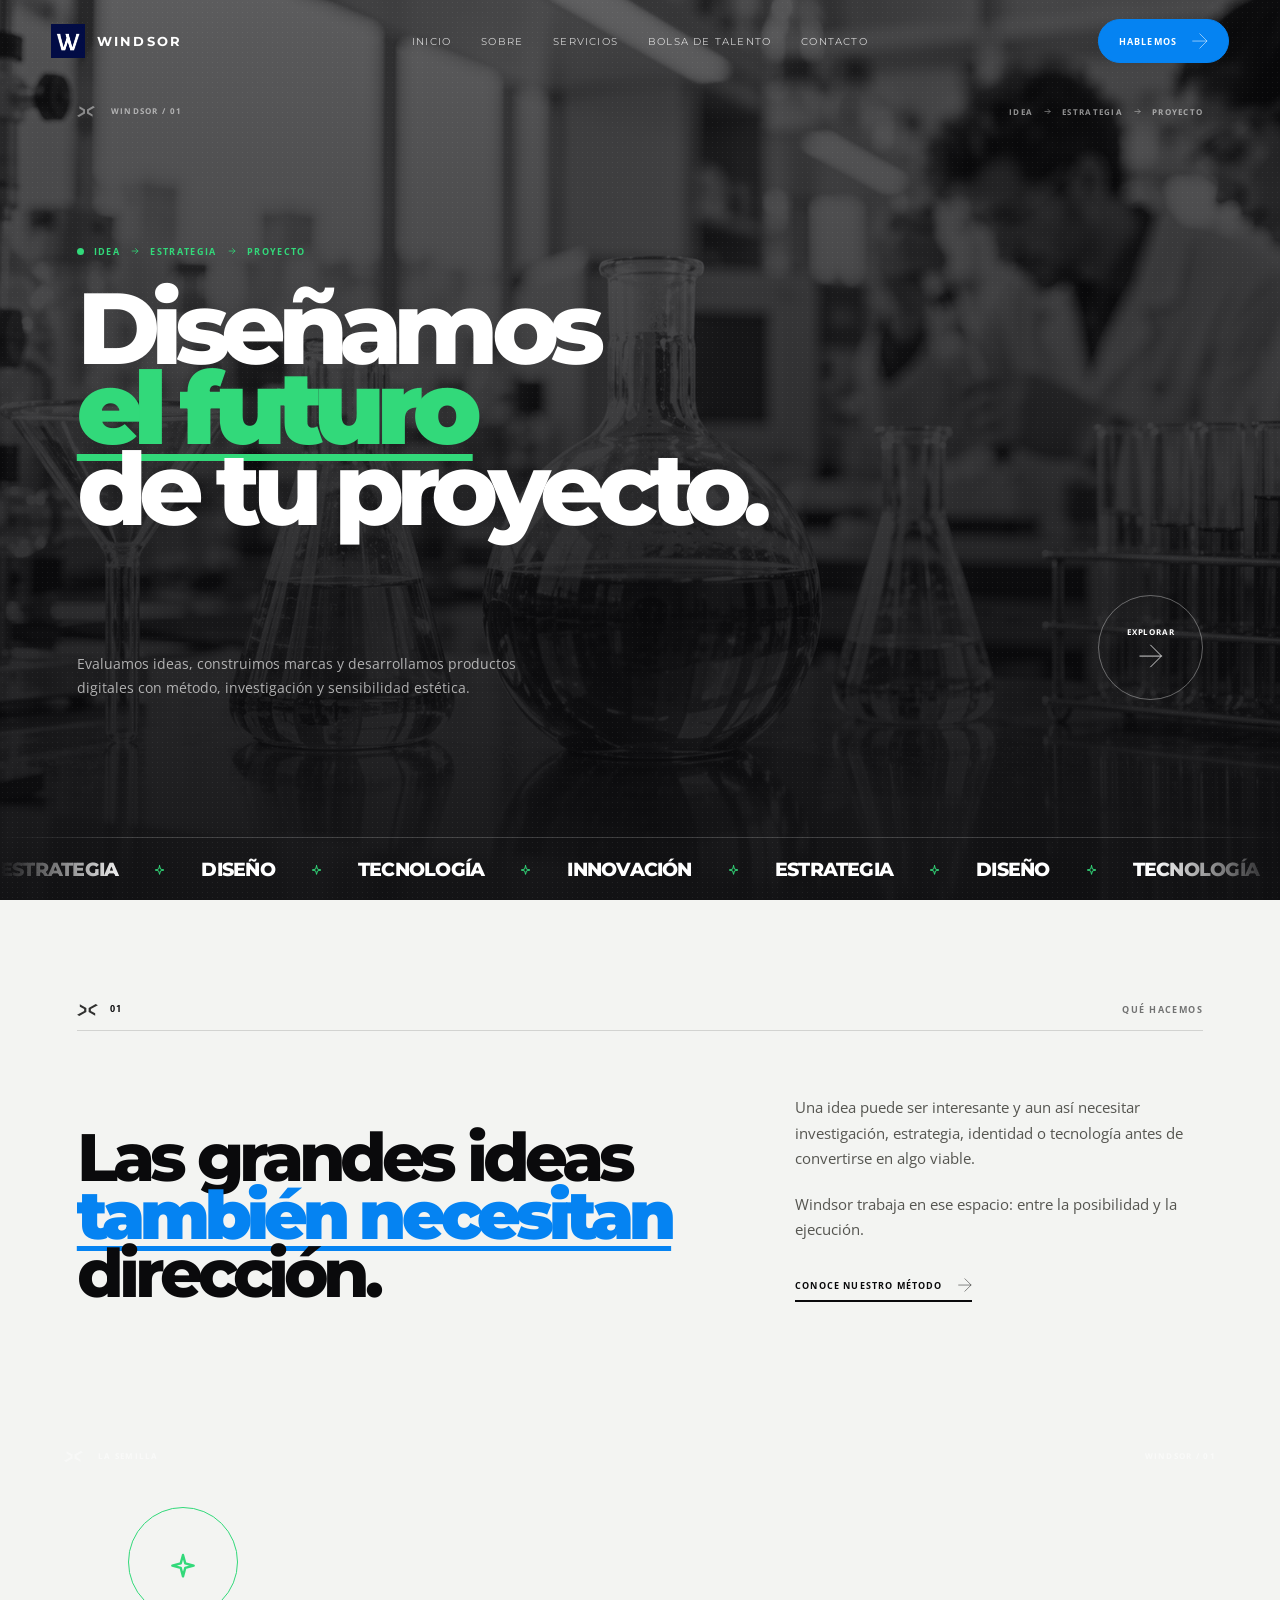
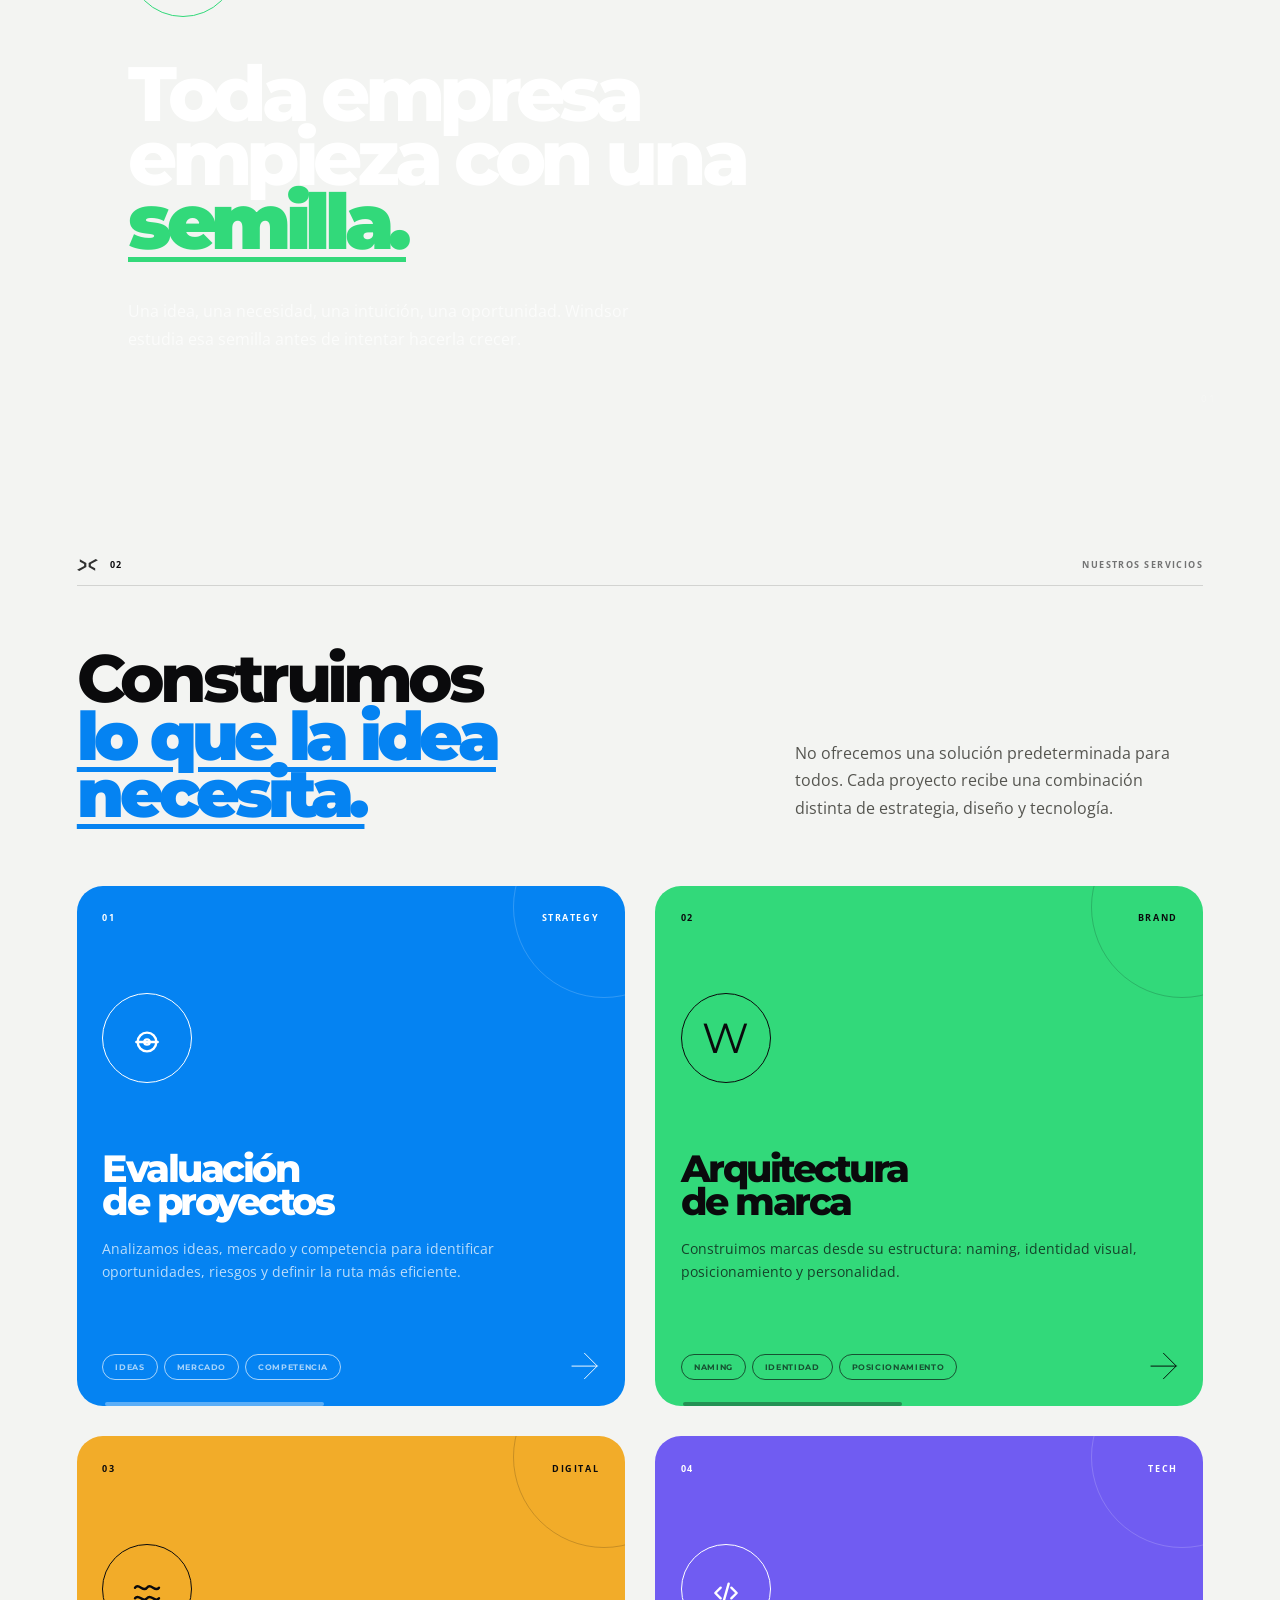
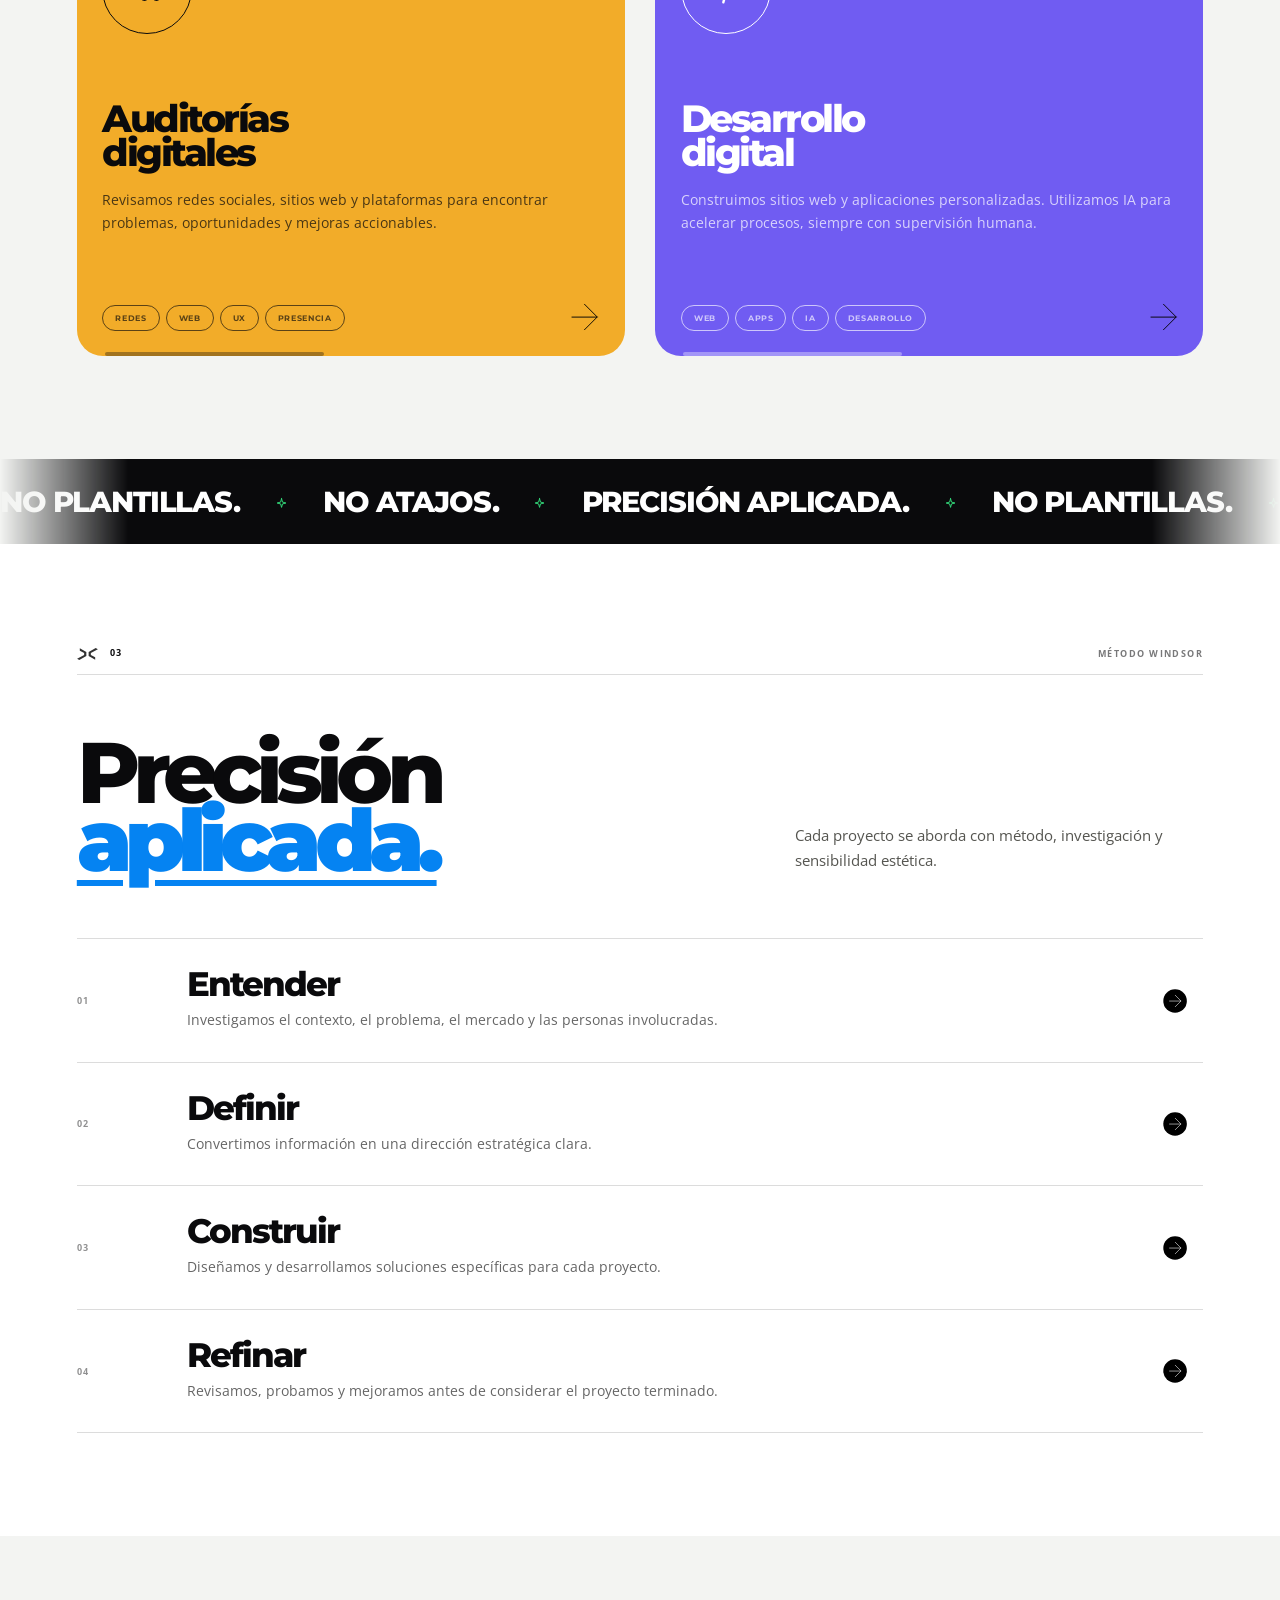
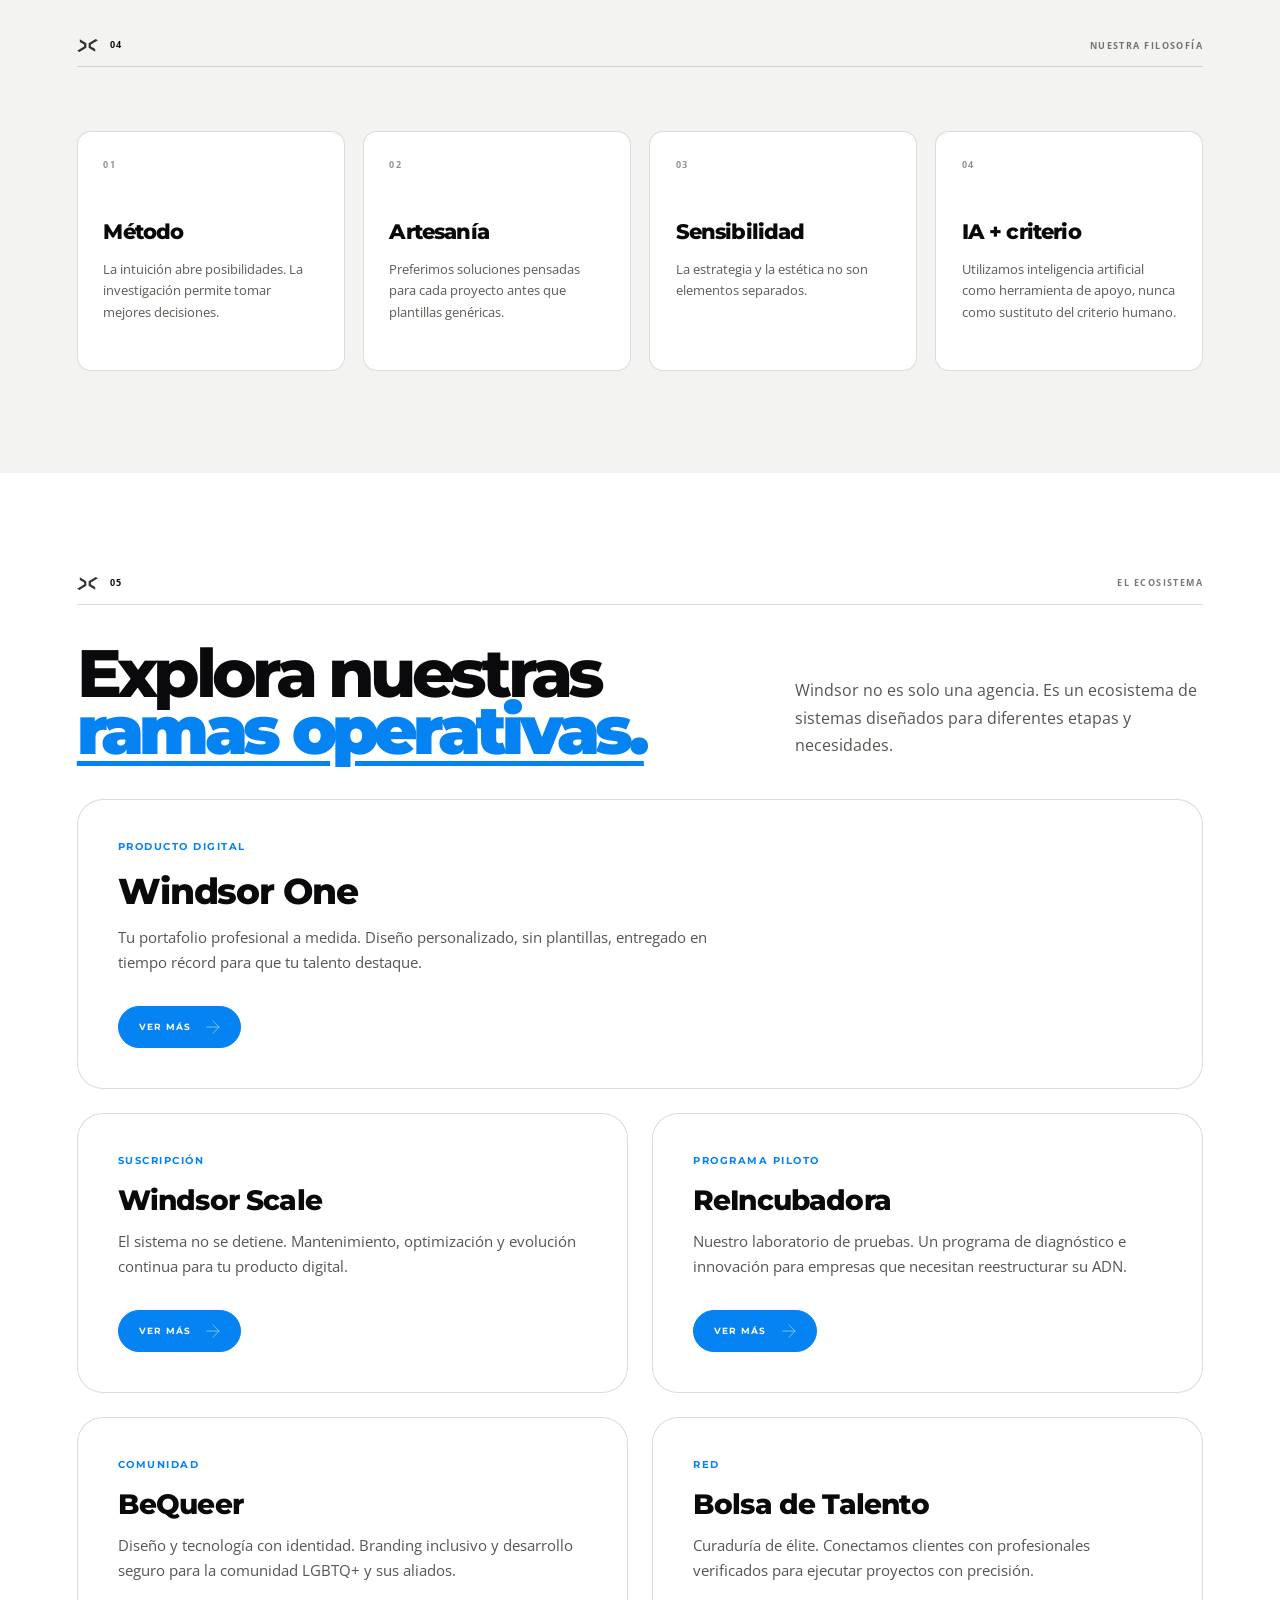
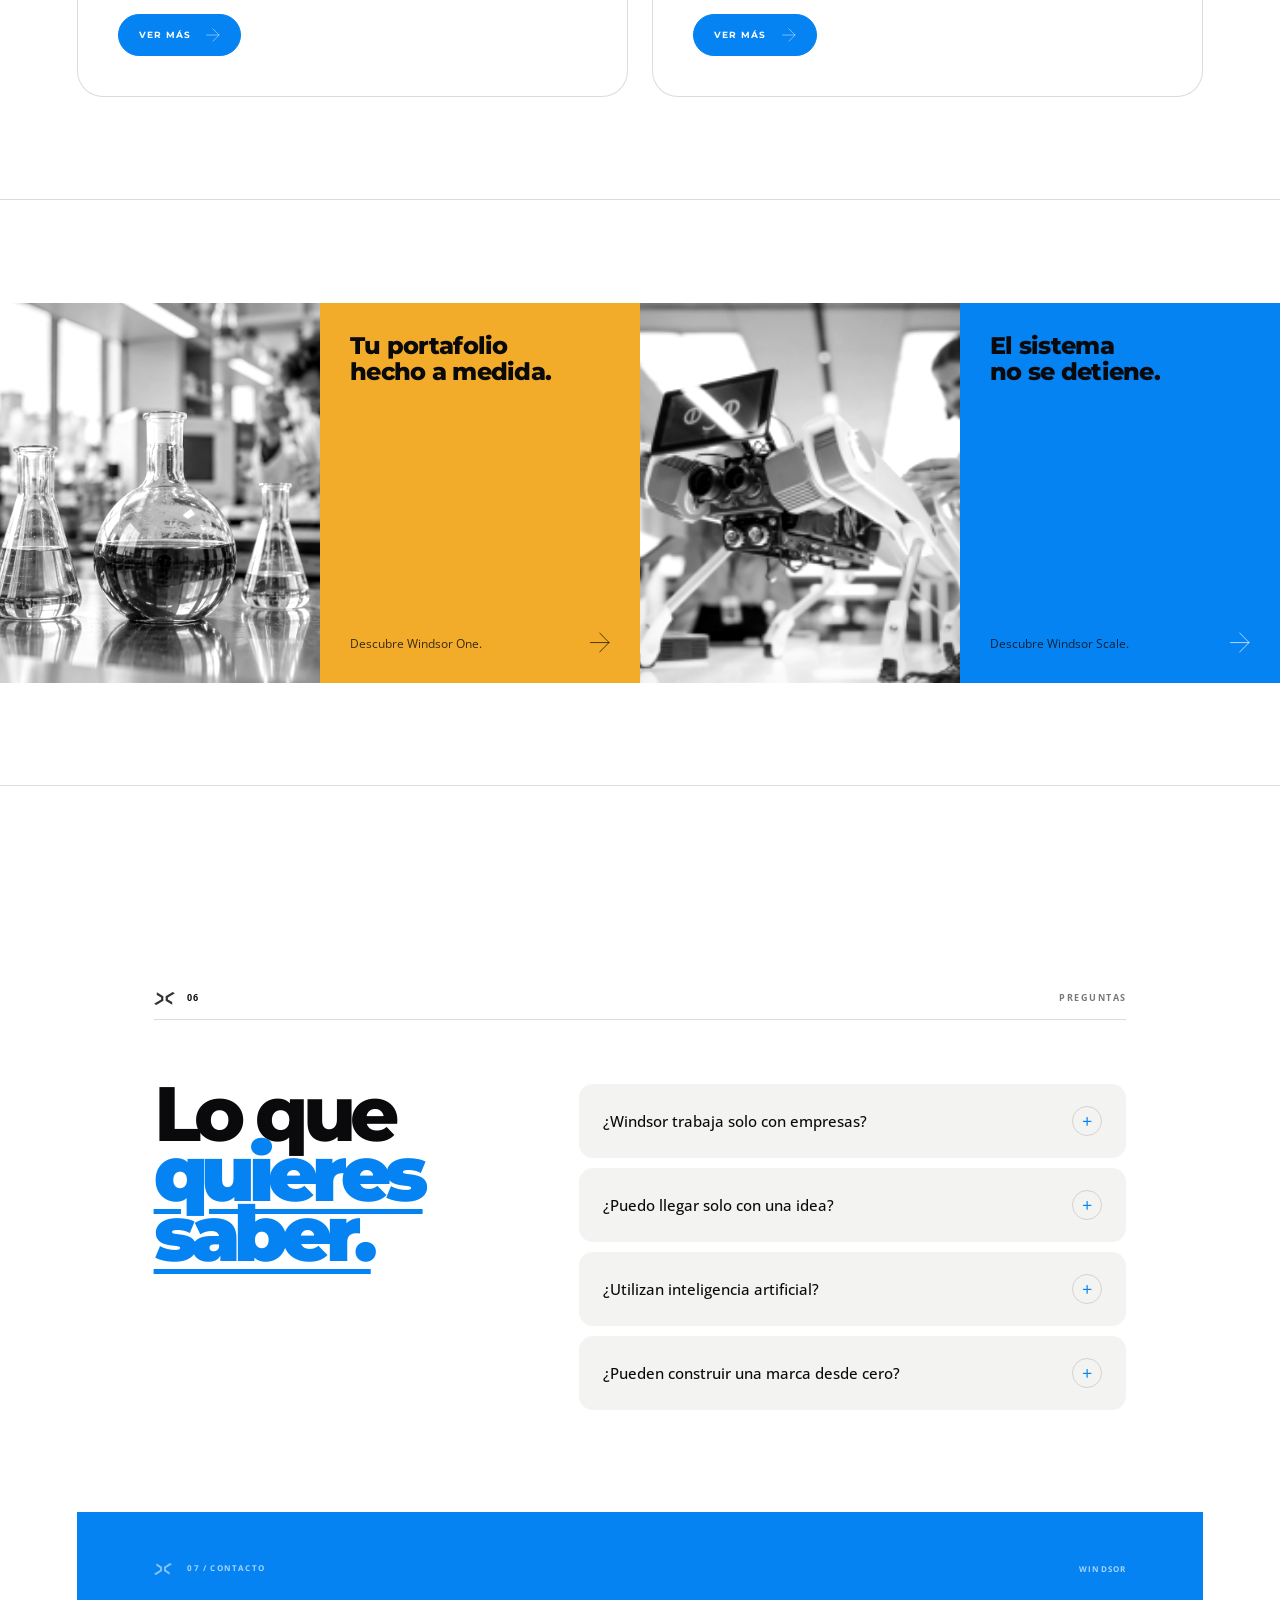
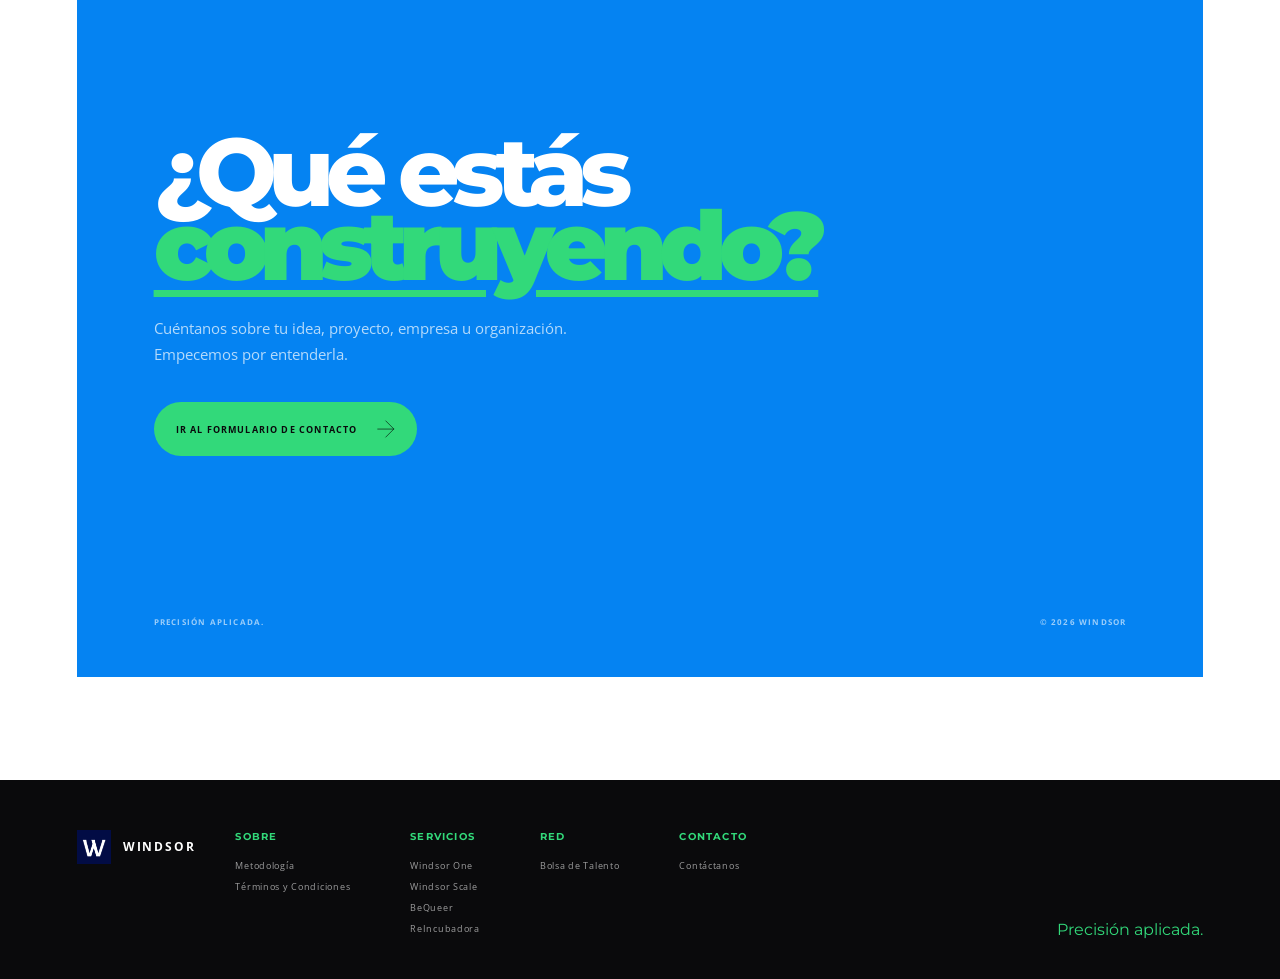
==== index.html @ a8b6f4bb "Add marquee section with brand cards Added a new marquee section with multiple cards featuring image" ====
<!DOCTYPE html>
<html lang="es">
<head>
<meta charset="utf-8">
<meta content="width=device-width, initial-scale=1.0" name="viewport">
<title>Windsor · Precisión aplicada</title>
<meta content="Windsor evalúa ideas, construye marcas y desarrolla productos digitales con método, investigación y sensibilidad estética." name="description">
<link href="assets/favicon.png" rel="icon" type="image/png">
<link href="https://fonts.googleapis.com" rel="preconnect">
<link crossorigin="" href="https://fonts.gstatic.com" rel="preconnect">
<link href="https://fonts.googleapis.com/css2?family=Montserrat:wght@400;500;600;700;800;900&family=Open+Sans:wght@400;500;600;700&display=swap" rel="stylesheet">
<link href="styles.css" rel="stylesheet">
</head>
<body class="">

<!-- PRELOADER -->
<div class="preloader">
<div class="preloader-logo">W</div>
<div class="preloader-line"><span></span></div>
<div class="preloader-text">WINDSOR</div>
</div>

<!-- HEADER INYECTADO POR LAYOUT.JS -->
<div id="site-header"></div>

<main id="inicio">

<!-- HERO CON FONDO DE LABORATORIO -->
<section class="hero hero-bg-lab">
<div class="hero-noise"></div>
<div class="hero-topline">
    <span>
        <img src="assets/corchetesabiertos.svg" class="corchete-icon" alt=""> 
        WINDSOR / 01
    </span>
    <span style="display: flex; align-items: center; gap: 10px;">
        IDEA <svg class="svg-icon svg-arrow" viewBox="0 0 24 24"><path d="M5 12h14M13 6l6 6-6 6"></path></svg> 
        ESTRATEGIA <svg class="svg-icon svg-arrow" viewBox="0 0 24 24"><path d="M5 12h14M13 6l6 6-6 6"></path></svg> 
        PROYECTO
    </span>
</div>
<div class="hero-content">
<div class="hero-small">
    <span class="green-dot"></span>
    IDEA <svg class="svg-icon svg-arrow" viewBox="0 0 24 24"><path d="M5 12h14M13 6l6 6-6 6"></path></svg> 
    ESTRATEGIA <svg class="svg-icon svg-arrow" viewBox="0 0 24 24"><path d="M5 12h14M13 6l6 6-6 6"></path></svg> 
    PROYECTO
</div>
<h1>Diseñamos<em>el futuro</em> de tu proyecto.</h1>
<div class="hero-bottom">
<p>Evaluamos ideas, construimos marcas y desarrollamos productos digitales con método, investigación y sensibilidad estética.</p>
<a class="circle-button" href="#servicios">
    <span>Explorar</span>
    <strong><img src="assets/flechasinfondo.svg" class="icon-white" alt="" style="width: 24px; height: 24px;"></strong>
</a>
</div>
</div>
<div class="hero-marquee">
<div class="marquee-track">
    <div class="marquee-content">
        <span>ESTRATEGIA</span> <b><svg class="svg-icon svg-spark" viewBox="0 0 24 24"><path d="m12 3 1.7 6.3L20 11l-6.3 1.7L12 19l-1.7-6.3L4 11l6.3-1.7L12 3Z"></path></svg></b>
        <span>DISEÑO</span> <b><svg class="svg-icon svg-spark" viewBox="0 0 24 24"><path d="m12 3 1.7 6.3L20 11l-6.3 1.7L12 19l-1.7-6.3L4 11l6.3-1.7L12 3Z"></path></svg></b>
        <span>TECNOLOGÍA</span> <b><svg class="svg-icon svg-spark" viewBox="0 0 24 24"><path d="m12 3 1.7 6.3L20 11l-6.3 1.7L12 19l-1.7-6.3L4 11l6.3-1.7L12 3Z"></path></svg></b>
        <span>INNOVACIÓN</span> <b><svg class="svg-icon svg-spark" viewBox="0 0 24 24"><path d="m12 3 1.7 6.3L20 11l-6.3 1.7L12 19l-1.7-6.3L4 11l6.3-1.7L12 3Z"></path></svg></b>
        <span>ESTRATEGIA</span> <b><svg class="svg-icon svg-spark" viewBox="0 0 24 24"><path d="m12 3 1.7 6.3L20 11l-6.3 1.7L12 19l-1.7-6.3L4 11l6.3-1.7L12 3Z"></path></svg></b>
        <span>DISEÑO</span> <b><svg class="svg-icon svg-spark" viewBox="0 0 24 24"><path d="m12 3 1.7 6.3L20 11l-6.3 1.7L12 19l-1.7-6.3L4 11l6.3-1.7L12 3Z"></path></svg></b>
        <span>TECNOLOGÍA</span> <b><svg class="svg-icon svg-spark" viewBox="0 0 24 24"><path d="m12 3 1.7 6.3L20 11l-6.3 1.7L12 19l-1.7-6.3L4 11l6.3-1.7L12 3Z"></path></svg></b>
        <span>INNOVACIÓN</span> <b><svg class="svg-icon svg-spark" viewBox="0 0 24 24"><path d="m12 3 1.7 6.3L20 11l-6.3 1.7L12 19l-1.7-6.3L4 11l6.3-1.7L12 3Z"></path></svg></b>
    </div>
    <div class="marquee-content">
        <span>ESTRATEGIA</span> <b><svg class="svg-icon svg-spark" viewBox="0 0 24 24"><path d="m12 3 1.7 6.3L20 11l-6.3 1.7L12 19l-1.7-6.3L4 11l6.3-1.7L12 3Z"></path></svg></b>
        <span>DISEÑO</span> <b><svg class="svg-icon svg-spark" viewBox="0 0 24 24"><path d="m12 3 1.7 6.3L20 11l-6.3 1.7L12 19l-1.7-6.3L4 11l6.3-1.7L12 3Z"></path></svg></b>
        <span>TECNOLOGÍA</span> <b><svg class="svg-icon svg-spark" viewBox="0 0 24 24"><path d="m12 3 1.7 6.3L20 11l-6.3 1.7L12 19l-1.7-6.3L4 11l6.3-1.7L12 3Z"></path></svg></b>
        <span>INNOVACIÓN</span> <b><svg class="svg-icon svg-spark" viewBox="0 0 24 24"><path d="m12 3 1.7 6.3L20 11l-6.3 1.7L12 19l-1.7-6.3L4 11l6.3-1.7L12 3Z"></path></svg></b>
        <span>ESTRATEGIA</span> <b><svg class="svg-icon svg-spark" viewBox="0 0 24 24"><path d="m12 3 1.7 6.3L20 11l-6.3 1.7L12 19l-1.7-6.3L4 11l6.3-1.7L12 3Z"></path></svg></b>
        <span>DISEÑO</span> <b><svg class="svg-icon svg-spark" viewBox="0 0 24 24"><path d="m12 3 1.7 6.3L20 11l-6.3 1.7L12 19l-1.7-6.3L4 11l6.3-1.7L12 3Z"></path></svg></b>
        <span>TECNOLOGÍA</span> <b><svg class="svg-icon svg-spark" viewBox="0 0 24 24"><path d="m12 3 1.7 6.3L20 11l-6.3 1.7L12 19l-1.7-6.3L4 11l6.3-1.7L12 3Z"></path></svg></b>
        <span>INNOVACIÓN</span> <b><svg class="svg-icon svg-spark" viewBox="0 0 24 24"><path d="m12 3 1.7 6.3L20 11l-6.3 1.7L12 19l-1.7-6.3L4 11l6.3-1.7L12 3Z"></path></svg></b>
    </div>
</div>
</div>
</section>

<!-- INTRO -->
<section class="intro section">
<div class="section-meta">
    <span><img src="assets/corchetesabiertos.svg" class="corchete-icon" alt="">01</span>
    <span>QUÉ HACEMOS</span>
</div>
<div class="intro-layout" data-reveal="">
<h2>Las grandes ideas <span>también necesitan</span> dirección.</h2>
<div class="intro-copy">
<p>Una idea puede ser interesante y aun así necesitar investigación, estrategia, identidad o tecnología antes de convertirse en algo viable.</p>
<p>Windsor trabaja en ese espacio: entre la posibilidad y la ejecución.</p>
<a class="underlined-link" href="#metodo">Conoce nuestro método <span aria-hidden="true" class="arrow-icon"><img src="assets/flechasinfondo.svg" class="icon-black" alt="" style="width: 14px; height: 14px;"></span></a>
</div>
</div>
</section>

<!-- SEMILLA -->
<section class="seed-section" style="background-image: linear-gradient(rgba(10,10,12,0.8), rgba(10,10,12,0.8)), url('assets/manorobot.png');">
<div class="seed-side">
    <span><img src="assets/corchetesabiertos.svg" class="corchete-icon" alt=""> LA SEMILLA</span>
    <span>WINDSOR / 01</span>
</div>
<div class="seed-main" data-reveal="">
<div class="seed-circle"><span><svg class="svg-icon svg-spark" viewBox="0 0 24 24"><path d="m12 3 1.7 6.3L20 11l-6.3 1.7L12 19l-1.7-6.3L4 11l6.3-1.7L12 3Z"></path></svg></span></div>
<h2>Toda empresa <br> empieza con una <em>semilla.</em></h2>
<p>Una idea, una necesidad, una intuición, una oportunidad. Windsor estudia esa semilla antes de intentar hacerla crecer.</p>
</div>
<div class="seed-number">01</div>
</section>

<!-- SERVICIOS -->
<section class="services section" id="servicios">
<div class="section-meta">
    <span><img src="assets/corchetesabiertos.svg" class="corchete-icon" alt="">02</span>
    <span>NUESTROS SERVICIOS</span>
</div>
<div class="services-heading">
<h2>Construimos <span>lo que la idea necesita.</span></h2>
<p>No ofrecemos una solución predeterminada para todos. Cada proyecto recibe una combinación distinta de estrategia, diseño y tecnología.</p>
</div>
<div class="service-cards">
<article class="service-card service-blue" data-reveal="">
<div class="card-top"><span>01</span><span>STRATEGY</span></div>
<div class="card-icon"><span><svg class="svg-icon svg-orbit" viewBox="0 0 24 24"><circle cx="12" cy="12" r="7"></circle><circle cx="12" cy="12" r="2"></circle><path d="M4 12h16"></path></svg></span></div>
<div class="card-content"><h3>Evaluación <br> de proyectos</h3><p>Analizamos ideas, mercado y competencia para identificar oportunidades, riesgos y definir la ruta más eficiente.</p></div>
<div class="card-bottom"><div class="card-tags"><span>Ideas</span><span>Mercado</span><span>Competencia</span></div><span aria-hidden="true" class="card-arrow"><img src="assets/flechasinfondo.svg" class="icon-white" alt="" style="width: 28px; height: 28px;"></span></div>
</article>
<article class="service-card service-green" data-reveal="">
<div class="card-top"><span>02</span><span>BRAND</span></div>
<div class="card-icon"><span>W</span></div>
<div class="card-content"><h3>Arquitectura <br> de marca</h3><p>Construimos marcas desde su estructura: naming, identidad visual, posicionamiento y personalidad.</p></div>
<div class="card-bottom"><div class="card-tags"><span>Naming</span><span>Identidad</span><span>Posicionamiento</span></div><span aria-hidden="true" class="card-arrow"><img src="assets/flechasinfondo.svg" class="icon-black" alt="" style="width: 28px; height: 28px;"></span></div>
</article>
<article class="service-card service-yellow" data-reveal="">
<div class="card-top"><span>03</span><span>DIGITAL</span></div>
<div class="card-icon"><span><svg class="svg-icon svg-wave" viewBox="0 0 24 24"><path d="M3 8c3-4 6 4 9 0s6 4 9 0M3 16c3-4 6 4 9 0s6 4 9 0"></path></svg></span></div>
<div class="card-content"><h3>Auditorías <br> digitales</h3><p>Revisamos redes sociales, sitios web y plataformas para encontrar problemas, oportunidades y mejoras accionables.</p></div>
<div class="card-bottom"><div class="card-tags"><span>Redes</span><span>Web</span><span>UX</span><span>Presencia</span></div><span aria-hidden="true" class="card-arrow"><img src="assets/flechasinfondo.svg" class="icon-black" alt="" style="width: 28px; height: 28px;"></span></div>
</article>
<article class="service-card service-purple" data-reveal="">
<div class="card-top"><span>04</span><span>TECH</span></div>
<div class="card-icon"><span><svg class="svg-icon svg-code" viewBox="0 0 24 24"><path d="m8 8-4 4 4 4M16 8l4 4-4 4M14 5l-4 14"></path></svg></span></div>
<div class="card-content"><h3>Desarrollo <br> digital</h3><p>Construimos sitios web y aplicaciones personalizadas. Utilizamos IA para acelerar procesos, siempre con supervisión humana.</p></div>
<div class="card-bottom"><div class="card-tags"><span>Web</span><span>Apps</span><span>IA</span><span>Desarrollo</span></div><span aria-hidden="true" class="card-arrow"><img src="assets/flechasinfondo.svg" class="icon-black" alt="" style="width: 28px; height: 28px;"></span></div>
</article>
</div>
</section>

<!-- STATEMENT MARQUEE -->
<div class="statement-marquee">
<div class="statement-track">
    <div class="statement-content">
        <span>NO PLANTILLAS.</span> <b><svg class="svg-icon svg-spark" viewBox="0 0 24 24"><path d="m12 3 1.7 6.3L20 11l-6.3 1.7L12 19l-1.7-6.3L4 11l6.3-1.7L12 3Z"></path></svg></b>
        <span>NO ATAJOS.</span> <b><svg class="svg-icon svg-spark" viewBox="0 0 24 24"><path d="m12 3 1.7 6.3L20 11l-6.3 1.7L12 19l-1.7-6.3L4 11l6.3-1.7L12 3Z"></path></svg></b>
        <span>PRECISIÓN APLICADA.</span> <b><svg class="svg-icon svg-spark" viewBox="0 0 24 24"><path d="m12 3 1.7 6.3L20 11l-6.3 1.7L12 19l-1.7-6.3L4 11l6.3-1.7L12 3Z"></path></svg></b>
        <span>NO PLANTILLAS.</span> <b><svg class="svg-icon svg-spark" viewBox="0 0 24 24"><path d="m12 3 1.7 6.3L20 11l-6.3 1.7L12 19l-1.7-6.3L4 11l6.3-1.7L12 3Z"></path></svg></b>
        <span>NO ATAJOS.</span> <b><svg class="svg-icon svg-spark" viewBox="0 0 24 24"><path d="m12 3 1.7 6.3L20 11l-6.3 1.7L12 19l-1.7-6.3L4 11l6.3-1.7L12 3Z"></path></svg></b>
        <span>PRECISIÓN APLICADA.</span> <b><svg class="svg-icon svg-spark" viewBox="0 0 24 24"><path d="m12 3 1.7 6.3L20 11l-6.3 1.7L12 19l-1.7-6.3L4 11l6.3-1.7L12 3Z"></path></svg></b>
    </div>
    <div class="statement-content">
        <span>NO PLANTILLAS.</span> <b><svg class="svg-icon svg-spark" viewBox="0 0 24 24"><path d="m12 3 1.7 6.3L20 11l-6.3 1.7L12 19l-1.7-6.3L4 11l6.3-1.7L12 3Z"></path></svg></b>
        <span>NO ATAJOS.</span> <b><svg class="svg-icon svg-spark" viewBox="0 0 24 24"><path d="m12 3 1.7 6.3L20 11l-6.3 1.7L12 19l-1.7-6.3L4 11l6.3-1.7L12 3Z"></path></svg></b>
        <span>PRECISIÓN APLICADA.</span> <b><svg class="svg-icon svg-spark" viewBox="0 0 24 24"><path d="m12 3 1.7 6.3L20 11l-6.3 1.7L12 19l-1.7-6.3L4 11l6.3-1.7L12 3Z"></path></svg></b>
        <span>NO PLANTILLAS.</span> <b><svg class="svg-icon svg-spark" viewBox="0 0 24 24"><path d="m12 3 1.7 6.3L20 11l-6.3 1.7L12 19l-1.7-6.3L4 11l6.3-1.7L12 3Z"></path></svg></b>
        <span>NO ATAJOS.</span> <b><svg class="svg-icon svg-spark" viewBox="0 0 24 24"><path d="m12 3 1.7 6.3L20 11l-6.3 1.7L12 19l-1.7-6.3L4 11l6.3-1.7L12 3Z"></path></svg></b>
        <span>PRECISIÓN APLICADA.</span> <b><svg class="svg-icon svg-spark" viewBox="0 0 24 24"><path d="m12 3 1.7 6.3L20 11l-6.3 1.7L12 19l-1.7-6.3L4 11l6.3-1.7L12 3Z"></path></svg></b>
    </div>
</div>
</div>

<!-- MÉTODO -->
<section class="method section" id="metodo">
<div class="section-meta">
    <span><img src="assets/corchetesabiertos.svg" class="corchete-icon" alt="">03</span>
    <span>MÉTODO WINDSOR</span>
</div>
<div class="method-heading">
<h2>Precisión <em>aplicada.</em></h2>
<p>Cada proyecto se aborda con método, investigación y sensibilidad estética.</p>
</div>
<div class="method-list">
<div class="method-row" data-reveal=""><span>01</span><div><h3>Entender</h3><p>Investigamos el contexto, el problema, el mercado y las personas involucradas.</p></div><b aria-hidden="true" class="arrow-icon"><img src="assets/flechacircular.svg" alt="" style="width: 24px; height: 24px;"></b></div>
<div class="method-row" data-reveal=""><span>02</span><div><h3>Definir</h3><p>Convertimos información en una dirección estratégica clara.</p></div><b aria-hidden="true" class="arrow-icon"><img src="assets/flechacircular.svg" alt="" style="width: 24px; height: 24px;"></b></div>
<div class="method-row" data-reveal=""><span>03</span><div><h3>Construir</h3><p>Diseñamos y desarrollamos soluciones específicas para cada proyecto.</p></div><b aria-hidden="true" class="arrow-icon"><img src="assets/flechacircular.svg" alt="" style="width: 24px; height: 24px;"></b></div>
<div class="method-row" data-reveal=""><span>04</span><div><h3>Refinar</h3><p>Revisamos, probamos y mejoramos antes de considerar el proyecto terminado.</p></div><b aria-hidden="true" class="arrow-icon"><img src="assets/flechacircular.svg" alt="" style="width: 24px; height: 24px;"></b></div>
</div>
</section>

<!-- PRINCIPIOS -->
<section class="principles section">
<div class="section-meta">
    <span><img src="assets/corchetesabiertos.svg" class="corchete-icon" alt="">04</span>
    <span>NUESTRA FILOSOFÍA</span>
</div>
<div class="principles-grid">
<div data-reveal=""><span>01</span><h3>Método</h3><p>La intuición abre posibilidades. La investigación permite tomar mejores decisiones.</p></div>
<div data-reveal=""><span>02</span><h3>Artesanía</h3><p>Preferimos soluciones pensadas para cada proyecto antes que plantillas genéricas.</p></div>
<div data-reveal=""><span>03</span><h3>Sensibilidad</h3><p>La estrategia y la estética no son elementos separados.</p></div>
<div data-reveal=""><span>04</span><h3>IA + criterio</h3><p>Utilizamos inteligencia artificial como herramienta de apoyo, nunca como sustituto del criterio humano.</p></div>
</div>
</section>

<!-- EL ECOSISTEMA WINDSOR -->
<section class="section" id="ecosistema" style="background:var(--white);">
<div class="section-meta">
    <span><img src="assets/corchetesabiertos.svg" class="corchete-icon" alt="">05</span>
    <span>EL ECOSISTEMA</span>
</div>
<div class="container">
<div class="services-heading" style="padding-top:40px; padding-bottom: 0;">
<h2>Explora nuestras <span>ramas operativas.</span></h2>
<p>Windsor no es solo una agencia. Es un ecosistema de sistemas diseñados para diferentes etapas y necesidades.</p>
</div>

<div class="ecosystem-grid">
    <a href="windsor-one.html" class="ecosystem-card full-width" data-reveal="">
        <span class="eco-tag">Producto Digital</span>
        <h3>Windsor One</h3>
        <p>Tu portafolio profesional a medida. Diseño personalizado, sin plantillas, entregado en tiempo récord para que tu talento destaque.</p>
        <span class="eco-btn">Ver más <img src="assets/flechasinfondo.svg" class="icon-white" alt="" style="width: 14px; height: 14px;"></span>
    </a>

    <a href="windsor-scale.html" class="ecosystem-card" data-reveal="">
        <span class="eco-tag">Suscripción</span>
        <h3>Windsor Scale</h3>
        <p>El sistema no se detiene. Mantenimiento, optimización y evolución continua para tu producto digital.</p>
        <span class="eco-btn">Ver más <img src="assets/flechasinfondo.svg" class="icon-white" alt="" style="width: 14px; height: 14px;"></span>
    </a>

    <a href="reincubadora.html" class="ecosystem-card" data-reveal="">
        <span class="eco-tag">Programa Piloto</span>
        <h3>ReIncubadora</h3>
        <p>Nuestro laboratorio de pruebas. Un programa de diagnóstico e innovación para empresas que necesitan reestructurar su ADN.</p>
        <span class="eco-btn">Ver más <img src="assets/flechasinfondo.svg" class="icon-white" alt="" style="width: 14px; height: 14px;"></span>
    </a>

    <a href="BeQueer.html" class="ecosystem-card" data-reveal="">
        <span class="eco-tag">Comunidad</span>
        <h3>BeQueer</h3>
        <p>Diseño y tecnología con identidad. Branding inclusivo y desarrollo seguro para la comunidad LGBTQ+ y sus aliados.</p>
        <span class="eco-btn">Ver más <img src="assets/flechasinfondo.svg" class="icon-white" alt="" style="width: 14px; height: 14px;"></span>
    </a>

    <a href="bolsa-talento.html" class="ecosystem-card" data-reveal="">
        <span class="eco-tag">Red</span>
        <h3>Bolsa de Talento</h3>
        <p>Curaduría de élite. Conectamos clientes con profesionales verificados para ejecutar proyectos con precisión.</p>
        <span class="eco-btn">Ver más <img src="assets/flechasinfondo.svg" class="icon-white" alt="" style="width: 14px; height: 14px;"></span>
    </a>
</div>

</div>
</section>
<!-- ... (VENIS DE LA SECCIÓN "EL ECOSISTEMA") ... -->
</section>

<!-- NUEVA SECCIÓN: MARQUEE DE TARJETAS (ESTILO KEYINSTITUTE) -->
<section class="brand-marquee-section">
<div class="brand-marquee-wrapper">
    
    <!-- BLOQUE 1 -->
    <!-- Tarjeta 1: Imagen -->
    <div class="brand-card image-card" style="background-image: url('assets/laboratorio.png');"></div>
    
    <!-- Tarjeta 2: Texto -->
    <a href="windsor-one.html" class="brand-card card-yellow">
        <h3 class="card-title">Tu portafolio<br>hecho a medida.</h3>
        <div class="card-bottom">
            <span class="card-subtitle">Descubre Windsor One.</span>
            <img src="assets/flechasinfondo.svg" class="arrow-icon icon-black" alt="" style="width: 20px;">
        </div>
    </a>

    <!-- Tarjeta 3: Imagen -->
    <div class="brand-card image-card" style="background-image: url('assets/tech.png');"></div>

    <!-- Tarjeta 4: Texto -->
    <a href="windsor-scale.html" class="brand-card card-blue">
        <h3 class="card-title">El sistema<br>no se detiene.</h3>
        <div class="card-bottom">
            <span class="card-subtitle">Descubre Windsor Scale.</span>
            <img src="assets/flechasinfondo.svg" class="arrow-icon icon-white" alt="" style="width: 20px;">
        </div>
    </a>

    <!-- Tarjeta 5: Imagen -->
    <div class="brand-card image-card" style="background-image: url('assets/investigacion.png');"></div>

    <!-- Tarjeta 6: Texto -->
    <a href="BeQueer.html" class="brand-card card-purple">
        <h3 class="card-title">Diseño y tecnología<br>con identidad.</h3>
        <div class="card-bottom">
            <span class="card-subtitle">Descubre BeQueer.</span>
            <img src="assets/flechasinfondo.svg" class="arrow-icon icon-white" alt="" style="width: 20px;">
        </div>
    </a>

    <!-- Tarjeta 7: Imagen -->
    <div class="brand-card image-card" style="background-image: url('assets/feliz.png');"></div>

    <!-- Tarjeta 8: Texto -->
    <a href="reincubadora.html" class="brand-card card-green">
        <h3 class="card-title">Reestructuramos<br>tu ADN digital.</h3>
        <div class="card-bottom">
            <span class="card-subtitle">Descubre ReIncubadora.</span>
            <img src="assets/flechasinfondo.svg" class="arrow-icon icon-black" alt="" style="width: 20px;">
        </div>
    </a>

    <!-- Tarjeta 9: Texto (Blank/Espaciador) -->
    <a href="bolsa-talento.html" class="brand-card card-cream">
        <h3 class="card-title">Curaduría<br>de élite.</h3>
        <div class="card-bottom">
            <span class="card-subtitle">Descubre la Bolsa de Talento.</span>
            <img src="assets/flechasinfondo.svg" class="arrow-icon icon-black" alt="" style="width: 20px;">
        </div>
    </a>

    <!-- Tarjeta 10: Imagen -->
    <div class="brand-card image-card" style="background-image: url('assets/dialogo.png');"></div>


    <!-- ========================================== -->
    <!-- BLOQUE 2 (DUPLICADO PARA EL BUCLE INFINITO) -->
    <!-- ========================================== -->
    
    <!-- Tarjeta 1: Imagen -->
    <div class="brand-card image-card" style="background-image: url('assets/laboratorio.png');"></div>
    
    <!-- Tarjeta 2: Texto -->
    <a href="windsor-one.html" class="brand-card card-yellow">
        <h3 class="card-title">Tu portafolio<br>hecho a medida.</h3>
        <div class="card-bottom">
            <span class="card-subtitle">Descubre Windsor One.</span>
            <img src="assets/flechasinfondo.svg" class="arrow-icon icon-black" alt="" style="width: 20px;">
        </div>
    </a>

    <!-- Tarjeta 3: Imagen -->
    <div class="brand-card image-card" style="background-image: url('assets/tech.png');"></div>

    <!-- Tarjeta 4: Texto -->
    <a href="windsor-scale.html" class="brand-card card-blue">
        <h3 class="card-title">El sistema<br>no se detiene.</h3>
        <div class="card-bottom">
            <span class="card-subtitle">Descubre Windsor Scale.</span>
            <img src="assets/flechasinfondo.svg" class="arrow-icon icon-white" alt="" style="width: 20px;">
        </div>
    </a>

    <!-- Tarjeta 5: Imagen -->
    <div class="brand-card image-card" style="background-image: url('assets/investigacion.png');"></div>

    <!-- Tarjeta 6: Texto -->
    <a href="BeQueer.html" class="brand-card card-purple">
        <h3 class="card-title">Diseño y tecnología<br>con identidad.</h3>
        <div class="card-bottom">
            <span class="card-subtitle">Descubre BeQueer.</span>
            <img src="assets/flechasinfondo.svg" class="arrow-icon icon-white" alt="" style="width: 20px;">
        </div>
    </a>

    <!-- Tarjeta 7: Imagen -->
    <div class="brand-card image-card" style="background-image: url('assets/feliz.png');"></div>

    <!-- Tarjeta 8: Texto -->
    <a href="reincubadora.html" class="brand-card card-green">
        <h3 class="card-title">Reestructuramos<br>tu ADN digital.</h3>
        <div class="card-bottom">
            <span class="card-subtitle">Descubre ReIncubadora.</span>
            <img src="assets/flechasinfondo.svg" class="arrow-icon icon-black" alt="" style="width: 20px;">
        </div>
    </a>

    <!-- Tarjeta 9: Texto (Blank/Espaciador) -->
    <a href="bolsa-talento.html" class="brand-card card-cream">
        <h3 class="card-title">Curaduría<br>de élite.</h3>
        <div class="card-bottom">
            <span class="card-subtitle">Descubre la Bolsa de Talento.</span>
            <img src="assets/flechasinfondo.svg" class="arrow-icon icon-black" alt="" style="width: 20px;">
        </div>
    </a>

    <!-- Tarjeta 10: Imagen -->
    <div class="brand-card image-card" style="background-image: url('assets/dialogo.png');"></div>

</div>
</section>

<!-- FAQ -->
<section class="faq section">
<!-- ... (RESTO DEL CÓDIGO DEL FAQ) ... -->
<!-- FAQ -->
<section class="faq section">
<div class="section-meta">
    <span><img src="assets/corchetesabiertos.svg" class="corchete-icon" alt="">06</span>
    <span>PREGUNTAS</span>
</div>
<div class="faq-layout">
<h2>Lo que <em>quieres saber.</em></h2>
<div class="faq-list">
<article class="faq-item" data-reveal=""><button class="faq-question" aria-expanded="false"><span>¿Windsor trabaja solo con empresas?</span><b>+</b></button><div class="faq-answer"><p>No. Trabajamos con emprendedores, proyectos en etapa temprana, PYMEs y profesionales que necesitan desarrollar o replantear una idea, marca o producto digital.</p></div></article>
<article class="faq-item" data-reveal=""><button class="faq-question" aria-expanded="false"><span>¿Puedo llegar solo con una idea?</span><b>+</b></button><div class="faq-answer"><p>Sí. La evaluación de proyectos existe precisamente para estudiar una idea antes de invertir recursos importantes en su construcción.</p></div></article>
<article class="faq-item" data-reveal=""><button class="faq-question" aria-expanded="false"><span>¿Utilizan inteligencia artificial?</span><b>+</b></button><div class="faq-answer"><p>Sí. La utilizamos como herramienta de apoyo para acelerar procesos, explorar alternativas y aumentar nuestra capacidad. Las decisiones estratégicas y creativas permanecen bajo supervisión humana.</p></div></article>
<article class="faq-item" data-reveal=""><button class="faq-question" aria-expanded="false"><span>¿Pueden construir una marca desde cero?</span><b>+</b></button><div class="faq-answer"><p>Sí. Podemos trabajar desde el naming y la arquitectura de marca hasta la identidad, posicionamiento y desarrollo de sus activos digitales.</p></div></article>
</div>
</div>
</section>

<!-- CONTACTO -->
<section class="contact" id="contacto">
<div class="contact-top">
    <span><img src="assets/corchetesabiertos.svg" class="corchete-icon" alt=""> 07 / CONTACTO</span>
    <span>WINDSOR</span>
</div>
<div class="contact-main">
<h2>¿Qué estás <em>construyendo?</em></h2>
<p>Cuéntanos sobre tu idea, proyecto, empresa u organización. Empecemos por entenderla.</p>
<a class="contact-button" href="contacto.html">Ir al formulario de contacto <span aria-hidden="true" class="arrow-icon"><img src="assets/flechasinfondo.svg" class="icon-black" alt="" style="width: 18px; height: 18px;"></span></a>
</div>
<div class="contact-bottom"><span>PRECISIÓN APLICADA.</span><span>© 2026 WINDSOR</span></div>
</section>

</main>

<!-- FOOTER INYECTADO POR LAYOUT.JS -->
<div id="site-footer"></div>

<script src="layout.js"></script>
<script src="script.js"></script>
</body>
</html>
---- styles.css ----
/* =========================================================
   WINDSOR — VISUAL SYSTEM UNIFICADO
========================================================= */

/* 1. VARIABLES Y RESET */
:root {
    --black: #0a0a0c;
    --black-soft: #131317;
    --cream: #f3f4f2;
    --white: #ffffff;
    
    /* NUEVA PALETA DE ELEMENTOS (Botones/Acentos) */
    --blue: #0583F2;
    --blue-dark: #046bc7;
    --green: #32D97A;
    --green-dark: #28b864;
    --yellow: #F2AC29;
    --purple: #705CF2;
    
    --grey: #dcdde0;
    --grey-dark: #85868c;
    --line: rgba(10, 10, 12, 0.14);
    --white-line: rgba(255, 255, 255, 0.18);
    
    --sans: "Montserrat","Helvetica Neue",Arial,sans-serif;
    --body: "Open Sans","Helvetica Neue",Arial,sans-serif;
    --serif: var(--sans);
    --radius: 26px;
    --radius-sm: 14px;
    --radius-pill: 999px;
    --max-width: 1440px;
    
    --space-section: clamp(4.75rem, 8vw, 7rem);
    --space-content: clamp(2.75rem, 5vw, 5rem);
    --space-grid: clamp(1.25rem, 2.4vw, 2rem);
    --space-card: clamp(1.25rem, 2vw, 1.75rem);
}

* { box-sizing: border-box; margin:0; padding:0; }
html { scroll-behavior: smooth; overflow-x: hidden; }
body {
    background: var(--cream);
    color: var(--black); /* TEXTO RESTAURADO */
    font-family: var(--body);
    overflow-x: hidden;
    min-width:320px;
}
h1,h2,h3,h4,.logo,.logo-name,.card-tags span,.desktop-nav a,.mobile-menu-label { font-family:var(--sans); }
h1,h2,h3,h4 { font-weight:800; }
em { font-style:normal; }
body.menu-active { overflow:hidden; }
a { color:inherit; text-decoration:none; }
button { color:inherit; font:inherit; }
img { max-width:100%; display:block; }
section { scroll-margin-top:82px; }

/* 2. PRELOADER */
.preloader {
    position:fixed; inset:0; z-index:9999;
    background:var(--black); color:var(--white); /* TEXTO RESTAURADO */
    display:flex; flex-direction:column; align-items:center; justify-content:center;
    transition: opacity 0.7s ease, visibility 0.7s ease;
}
.preloader.loaded { opacity:0; visibility:hidden; pointer-events:none; }
.preloader-logo {
    font-family:var(--serif); font-weight:900; font-size:clamp(52.5px,7.5vw,75px);
    line-height:1; color:var(--blue); animation: preloaderPulse 1.2s ease infinite alternate;
}
.preloader-line { width:min(180px,45vw); height:2px; margin-top:25px; overflow:hidden; background:rgba(255,255,255,0.15); }
.preloader-line span { display:block; width:100%; height:100%; background:var(--blue); transform:translateX(-100%); animation: preloaderLine 1.4s ease forwards; }
.preloader-text { margin-top:18px; font-size:9px; letter-spacing:0.3em; opacity:0.55; }
@keyframes preloaderLine { to { transform:translateX(0); } }
@keyframes preloaderPulse { from { transform:scale(0.95); } to { transform:scale(1.05); } }

/* 3. HEADER Y NAVEGACIÓN */
.header {
    position:fixed; top:0; left:0; width:100%; height:82px; padding:0 4vw; display:flex; align-items:center; justify-content:space-between;
    z-index:500; color:var(--white); transition: transform 0.35s ease, background 0.35s ease, color 0.35s ease, backdrop-filter 0.35s ease; isolation:isolate;
}
.header.hidden { transform:translateY(-100%); }
.header::before {
    content:""; position:absolute; inset:0; z-index:-1;
    background: radial-gradient(rgba(255,255,255,0.75) 0.5px, transparent 0.5px), linear-gradient(180deg, rgba(10,10,12,0.92), rgba(10,10,12,0.55) 70%, transparent);
    background-size:4px 4px, 100% 100%; opacity:0; transition:opacity 0.35s ease;
}
.header.scrolled::before { opacity:1; }
.header.scrolled { backdrop-filter:blur(15px); }
.logo { display:flex; align-items:center; gap:12px; font-size:13px; font-weight:700; letter-spacing:0.16em; }
.logo-icon { width:34px; height:34px; display:block; }
.logo-name { font-family:var(--sans); }

/* Desktop Nav */
.desktop-nav .nav-list { display: flex; align-items: center; gap: 30px; list-style: none; margin: 0; padding: 0; }
.desktop-nav .nav-list > li { position: relative; }
.desktop-nav .nav-list > li > a { font-size: 10px; text-transform: uppercase; letter-spacing: 0.12em; opacity: 0.75; transition: opacity 0.25s; padding: 8px 0; display: block; }
.desktop-nav .nav-list > li > a:hover, .desktop-nav .nav-list > li > a.active { opacity: 1; }
.desktop-nav .nav-list > li > a::after { content: ""; position: absolute; left: 0; bottom: -4px; width: 100%; height: 1px; background: currentColor; transform: scaleX(0); transition: transform 0.3s; }
.desktop-nav .nav-list > li > a:hover::after, .desktop-nav .nav-list > li > a.active::after { transform: scaleX(1); }
.desktop-nav .submenu {
    position: absolute; top: 100%; left: 0; min-width: 180px;
    background: var(--black); color: var(--white); padding: 12px 0;
    border-radius: var(--radius-sm); box-shadow: 0 20px 40px rgba(0,0,0,0.5);
    opacity: 0; visibility: hidden; transform: translateY(8px); transition: opacity 0.25s ease, transform 0.25s ease, visibility 0.25s;
    list-style: none; margin: 0; z-index: 10;
}
.desktop-nav .dropdown:hover .submenu { opacity: 1; visibility: visible; transform: translateY(0); }
.desktop-nav .submenu li a { display: block; padding: 8px 20px; font-size: 10px; letter-spacing: 0.08em; opacity: 0.75; transition: background 0.2s, opacity 0.2s; }
.desktop-nav .submenu li a:hover { background: rgba(255,255,255,0.06); opacity: 1; }

/* Header Actions */
.header-actions { display: flex; align-items: center; gap: 18px; }
.header-button {
    display:inline-flex; align-items:center; gap:15px; padding:13px 20px; background:var(--blue); border:1px solid var(--blue);
    border-radius:var(--radius-pill); font-size:9px; font-weight:700; letter-spacing:0.12em; text-transform:uppercase;
    transition: background 0.25s ease, color 0.25s ease, gap 0.25s ease, padding 0.25s ease;
    color: var(--white); /* TEXTO RESTAURADO */
}
.header-button:hover { background:var(--green); color:var(--black); border-color:var(--green); gap:22px; padding-right: 24px; }
.header-button:hover .icon-white { filter: brightness(0); }
.menu-button {
    display:none; width:42px; height:42px; background:transparent; border:1px solid rgba(255,255,255,0.4);
    border-radius:var(--radius-pill); cursor:pointer; flex-direction:column; align-items:center; justify-content:center; gap:6px;
}
.menu-button span { display:block; width:17px; height:1px; background:currentColor; transition: transform 0.3s ease, opacity 0.3s ease; }

/* Mobile Menu */
.mobile-menu {
    position:fixed; inset:0; z-index:450; background:var(--black); color:var(--white); /* TEXTO RESTAURADO */
    opacity:0; visibility:hidden; pointer-events:none; transform:translateY(-20px); transition: opacity 0.35s ease, visibility 0.35s ease, transform 0.35s ease; overflow-y:auto;
}
.mobile-menu.active { opacity:1; visibility:visible; pointer-events:auto; transform:translateY(0); }
.mobile-menu-inner { min-height:100%; padding:110px 7vw 50px; display:flex; flex-direction:column; justify-content:center; gap:clamp(18px,4vw,30px); }
.mobile-menu-label { margin-bottom:10px; color:var(--green); font-size:9px; font-weight:700; letter-spacing:0.2em; }
.mobile-group-title { font-size: 9px; font-weight: 700; letter-spacing: 0.2em; color: var(--green); margin: 15px 0 5px; text-transform: uppercase; }
.mobile-menu a { font-size:clamp(1.5rem,6vw,3rem); line-height:0.95; letter-spacing:-0.06em; transition:color 0.25s ease; }
.mobile-menu a:hover { color:var(--green); }

/* 4. ESTRUCTURAS GENERALES Y SECCIONES */
.section { padding:var(--space-section) 6vw; }
.section-meta {
    width:100%; max-width:var(--max-width); margin:0 auto; padding-bottom:14px; border-bottom:1px solid var(--line);
    display:flex; justify-content:space-between; align-items:center; gap:20px; font-size:9px; font-weight:700; letter-spacing:0.16em;
}
.section-meta span:last-child { opacity:0.55; }
.container { max-width:var(--max-width); margin:0 auto; }
[data-reveal] { opacity:0; transform:translateY(35px); transition: opacity 0.8s ease, transform 0.8s cubic-bezier(.2,.8,.2,1); }
[data-reveal].visible { opacity:1; transform:translateY(0); }

/* 5. COMPONENTES ESPECÍFICOS */
/* Hero */
.hero { position:relative; min-height:max(720px, 100svh); background:var(--black); color:var(--white); overflow:hidden; display:flex; flex-direction:column; }
.hero-bg-lab { background-image: linear-gradient(rgba(10,10,12,0.65), rgba(10,10,12,0.95)), url('assets/laboratorio.png'); background-size: cover; background-position: center; background-attachment: fixed; }
.hero-bg-research { background-image: linear-gradient(rgba(10,10,12,0.65), rgba(10,10,12,0.95)), url('assets/investigacion.png'); background-size: cover; background-position: center; background-attachment: fixed; }
.hero-bg-happy { background-image: linear-gradient(rgba(10,10,12,0.65), rgba(10,10,12,0.95)), url('assets/feliz.png'); background-size: cover; background-position: center; background-attachment: fixed; }
.hero-bg-talent { background-image: linear-gradient(rgba(10,10,12,0.65), rgba(10,10,12,0.95)), url('assets/dialogo.png'); background-size: cover; background-position: center; background-attachment: fixed; }
.hero-bg-bequeer { background-image: linear-gradient(rgba(10,10,12,0.65), rgba(10,10,12,0.95)), url('assets/amigos.png'); background-size: cover; background-position: center; background-attachment: fixed; }
.hero-bg-404 { background-image: linear-gradient(rgba(10,10,12,0.65), rgba(10,10,12,0.95)), url('assets/caminando.png'); background-size: cover; background-position: center; background-attachment: fixed; }
.hero-bg-incubator { background-image: linear-gradient(rgba(10,10,12,0.65), rgba(10,10,12,0.95)), url('assets/laboratorio.png'); background-size: cover; background-position: center; background-attachment: fixed; }
.hero-bg-scale { background-image: linear-gradient(rgba(10,10,12,0.65), rgba(10,10,12,0.95)), url('assets/tech.png'); background-size: cover; background-position: center; background-attachment: fixed; }
.hero-bg-legal { background-image: linear-gradient(rgba(10,10,12,0.65), rgba(10,10,12,0.95)), url('assets/caja.png'); background-size: cover; background-position: center; background-attachment: fixed; }

.hero-noise { position:absolute; inset:0; opacity:0.08; pointer-events:none; background-image:radial-gradient(rgba(255,255,255,0.8) 0.6px, transparent 0.6px); background-size:5px 5px; }
.hero-topline { position:relative; z-index:2; display:flex; justify-content:space-between; gap:30px; padding:105px 6vw 0; font-size:8px; font-weight:700; letter-spacing:0.16em; opacity:0.55; }
.hero-content { position:relative; z-index:2; width:min(100%, var(--max-width)); margin:auto; padding:60px 6vw 70px; }
.hero-small { display:flex; align-items:center; gap:10px; margin-bottom:30px; color:var(--green); font-size:9px; font-weight:700; letter-spacing:0.15em; }
.green-dot { width:7px; height:7px; border-radius:50%; background:var(--green); animation:dotPulse 2s ease infinite; }
@keyframes dotPulse { 0%,100% { opacity:0.5; transform:scale(0.85); } 50% { opacity:1; transform:scale(1.15); } }
.hero h1 { max-width:1150px; font-size:clamp(3rem, 7.875vw, 7.875rem); line-height:0.8; letter-spacing:-0.085em; }
.hero h1 em { display:block; color:var(--green); font-family:var(--serif); font-weight:900; text-decoration:underline; text-decoration-thickness:0.07em; text-underline-offset:0.1em; }
.hero-bottom { margin-top:65px; display:flex; align-items:flex-end; justify-content:space-between; gap:40px; }
.hero-bottom p { max-width:490px; color:rgba(255,255,255,0.65); font-size:14px; line-height:1.7; }
.circle-button {
    width:105px; height:105px; flex:0 0 auto; border:1px solid rgba(255,255,255,0.35); border-radius:50%;
    display:flex; flex-direction:column; align-items:center; justify-content:center; gap:7px; color:var(--white); font-size:8px; font-weight:700; letter-spacing:0.1em; text-transform:uppercase;
    transition: background 0.35s ease, color 0.35s ease, transform 0.35s ease;
}
.circle-button strong { font-size:17px; }
.circle-button:hover { background:var(--green); color:var(--black); transform:rotate(10deg); }

/* MARQUEE DEFINITIVO */
.hero-marquee, .statement-marquee {
    position: relative; z-index: 2; overflow: hidden; border-top: 1px solid var(--white-line);
    -webkit-mask-image: linear-gradient(to right, transparent 0%, black 10%, black 90%, transparent 100%);
    mask-image: linear-gradient(to right, transparent 0%, black 10%, black 90%, transparent 100%);
}
.statement-marquee { background: var(--black); border-top: none; }
.marquee-track, .statement-track { display: flex; width: max-content; animation: marquee 30s linear infinite; }
.marquee-content, .statement-content { display: flex; align-items: center; gap: 35px; padding-right: 35px; flex-shrink: 0; }
.marquee-content { padding-top: 19px; padding-bottom: 19px; }
.statement-content { padding-top: 25px; padding-bottom: 25px; }
.marquee-content span { font-family: var(--sans); font-size: clamp(0.825rem, 1.5vw, 1.5rem); font-weight: 800; letter-spacing: -0.04em; white-space: nowrap; color: var(--white); }
.statement-content span { font-family: var(--sans); font-size: clamp(1.275rem, 2.25vw, 2.25rem); font-weight: 800; letter-spacing: -0.04em; white-space: nowrap; color: var(--white); }
.marquee-content b, .statement-content b { color: var(--green); }
@keyframes marquee { from { transform: translateX(0); } to { transform: translateX(-50%); } }

/* Intro */
.intro { background:var(--cream); }
.intro-layout { max-width:var(--max-width); margin:0 auto; padding-top:var(--space-content); display:grid; grid-template-columns:1.1fr 0.7fr; gap:clamp(2.5rem, 6vw, 6rem); align-items:end; }
.intro-layout h2 { max-width:900px; font-size:clamp(2.4rem, 5.25vw, 5.25rem); line-height:0.86; letter-spacing:-0.075em; }
.intro-layout h2 span { display:block; font-family:var(--serif); font-weight:900; text-decoration:underline; text-decoration-thickness:0.07em; text-underline-offset:0.1em; color:var(--blue); }
.intro-copy { max-width:520px; }
.intro-copy p { margin-bottom:20px; color:#555550; font-size:15px; line-height:1.7; }
.underlined-link, .dark-link {
    display:inline-flex; align-items:center; gap:15px; margin-top:15px; padding-bottom:8px;
    border-bottom:2px solid currentColor; font-size:9px; font-weight:700; letter-spacing:0.13em; text-transform:uppercase;
    transition: gap 0.25s ease, color 0.25s ease;
}
.underlined-link:hover, .dark-link:hover { gap:20px; color:var(--blue); }

/* Semilla */
.seed-section {
    position:relative; min-height:620px; padding:var(--space-section) 10vw; background:var(--black); color:var(--white);
    display:flex; align-items:center; overflow:hidden; background-size: cover; background-position: center; background-attachment: fixed;
}
.seed-side { position:absolute; top:45px; left:5vw; right:5vw; display:flex; justify-content:space-between; align-items:center; font-size:8px; font-weight:700; letter-spacing:0.16em; opacity:0.5; }
.seed-main { width:100%; max-width:1050px; margin:auto; }
.seed-circle { width:110px; height:110px; display:grid; place-items:center; margin-bottom:45px; border:1px solid var(--green); border-radius:50%; color:var(--green); animation:seedRotate 8s linear infinite; }
.seed-circle span { font-family:var(--serif); font-size:45px; animation:seedRotateReverse 8s linear infinite; }
@keyframes seedRotate { to { transform:rotate(360deg); } }
@keyframes seedRotateReverse { to { transform:rotate(-360deg); } }
.seed-main h2 { max-width:900px; font-size:clamp(2.4rem, 6vw, 6rem); line-height:0.83; letter-spacing:-0.07em; }
.seed-main h2 em { color:var(--green); font-family:var(--serif); font-weight:900; text-decoration:underline; text-decoration-thickness:0.07em; text-underline-offset:0.1em; }
.seed-main p { max-width:560px; margin-top:45px; color:rgba(255,255,255,0.68); font-size:16px; line-height:1.7; }
.seed-number { position:absolute; right:5vw; bottom:50px; color:rgba(255,255,255,0.25); font-size:10px; letter-spacing:0.15em; }

/* Servicios */
.services { background:var(--cream); }
.services-heading { max-width:var(--max-width); margin:0 auto; display:grid; grid-template-columns:1.1fr 0.7fr; gap:clamp(2.5rem, 6vw, 6rem); padding:var(--space-content) 0; }
.services-heading h2 { font-size:clamp(2.625rem, 5.25vw, 5.25rem); line-height:0.85; letter-spacing:-0.07em; }
.services-heading h2 span { display:block; font-family:var(--serif); font-weight:900; text-decoration:underline; text-decoration-thickness:0.07em; text-underline-offset:0.1em; color:var(--blue); }
.services-heading p { align-self:end; color:#555550; line-height:1.7; }
.service-cards { max-width:var(--max-width); margin:0 auto; display:grid; grid-template-columns:repeat(2, minmax(0, 1fr)); gap:var(--space-grid); }
.service-card { min-height:520px; padding:var(--space-card); display:flex; flex-direction:column; justify-content:space-between; position:relative; overflow:hidden; border-radius:var(--radius); transition: transform 0.4s cubic-bezier(.2,.8,.2,1), box-shadow 0.4s ease; }
.service-card::after { content:""; position:absolute; left:28px; bottom:0; height:4px; width:40%; background:currentColor; opacity:0.35; border-radius:var(--radius-pill); transition: width 0.4s ease, opacity 0.4s ease; }
.service-card:hover::after { width:calc(100% - 56px); opacity:0.6; }
.service-card::before { content:""; position:absolute; width:180px; height:180px; right:-70px; top:-70px; border:1px solid currentColor; border-radius:50%; opacity:0.18; transition: transform 0.6s ease; }
.service-card:hover { transform:translateY(-10px); box-shadow:0 25px 60px rgba(0,0,0,0.14); }
.service-card:hover::before { transform:scale(2.4); }
.service-blue { background:var(--blue); color:var(--white); }
.service-green { background:var(--green); color:var(--black); }
.service-yellow { background:var(--yellow); color:var(--black); }
.service-purple { background:var(--purple); color:var(--white); }
.card-top { display:flex; justify-content:space-between; gap:15px; font-size:9px; font-weight:700; letter-spacing:0.17em; }
.card-icon { width:90px; height:90px; display:grid; place-items:center; border:1px solid currentColor; border-radius:50%; font-family:var(--serif); font-size:42px; transition: transform 0.5s ease; }
.service-card:hover .card-icon { transform:rotate(20deg) scale(1.08); }
.card-content { position:relative; }
.card-content h3 { font-size:clamp(1.875rem, 3vw, 3.3rem); line-height:0.88; letter-spacing:-0.065em; }
.card-content p { max-width:520px; margin-top:18px; font-size:14px; line-height:1.65; opacity:0.72; }
.card-bottom { display:flex; align-items:flex-end; justify-content:space-between; gap:16px; }
.card-tags { display:flex; flex-wrap:wrap; gap:6px; }
.card-tags span { padding:7px 12px; border:1px solid currentColor; border-radius:var(--radius-pill); font-size:8px; font-weight:700; letter-spacing:0.08em; text-transform:uppercase; opacity:0.65; }
.card-arrow { display:inline-flex; align-items:center; transition: transform 0.3s ease; }
.service-card:hover .card-arrow { transform:translate(5px, -5px); }

/* Método */
.method { background:var(--white); }
.method-heading { max-width:var(--max-width); margin:0 auto; padding:var(--space-content) 0; display:grid; grid-template-columns:1.1fr 0.7fr; gap:clamp(2.5rem, 6vw, 6rem); align-items:end; }
.method-heading h2 { font-size:clamp(3rem, 6.75vw, 6.75rem); line-height:0.78; letter-spacing:-0.08em; }
.method-heading h2 em { display:block; color:var(--blue); font-family:var(--serif); font-weight:900; text-decoration:underline; text-decoration-thickness:0.07em; text-underline-offset:0.1em; }
.method-heading p { max-width:480px; color:#555550; font-size:15px; line-height:1.7; }
.method-list { max-width:var(--max-width); margin:0 auto; }
.method-row { display:grid; grid-template-columns:80px 1fr 40px; align-items:center; gap:30px; padding:30px 0; border-top:1px solid var(--line); transition: padding 0.35s ease, background 0.35s ease; }
.method-row:last-child { border-bottom:1px solid var(--line); }
.method-row > span { font-size:9px; font-weight:700; letter-spacing:0.15em; opacity:0.45; }
.method-row h3 { font-size:clamp(1.5rem, 2.625vw, 3rem); line-height:0.9; letter-spacing:-0.06em; }
.method-row p { max-width:550px; margin-top:10px; color:#666; font-size:14px; line-height:1.6; }
.method-row:hover { padding-left:15px; padding-right:15px; background:var(--cream); }

/* Principios */
.principles { background:var(--cream); }
.principles-grid { max-width:var(--max-width); margin:0 auto; padding-top:0 !important; margin-top:var(--space-content) !important; display:grid; grid-template-columns:repeat(4, minmax(0, 1fr)); gap:18px; background:transparent; }
.principles-grid > div { min-height:240px; padding:var(--space-card); background:var(--white); border:1px solid var(--line); border-radius:var(--radius-sm); transition: transform 0.3s ease, box-shadow 0.3s ease; }
.principles-grid > div:hover { transform:translateY(-4px); box-shadow:0 12px 30px rgba(10,10,12,0.06); }
.principles-grid span { display:block; margin-bottom:clamp(2rem, 4vw, 3rem); font-size:9px; font-weight:700; letter-spacing:0.15em; opacity:0.45; }
.principles-grid h3 { margin-bottom:15px; font-size:21px; letter-spacing:-0.04em; }
.principles-grid p { color:#5c5b55; font-size:13px; line-height:1.65; }

/* Windsor One (Tarjetas) */
.one-cards-grid { display: grid; grid-template-columns: repeat(2, 1fr); gap: 20px; margin-top: 40px; max-width: var(--max-width); margin-left: auto; margin-right: auto; }
.one-card { background: var(--white); padding: 28px 24px 16px 24px; box-shadow: 0 4px 12px rgba(0,0,0,0.04); transition: transform 0.3s ease, box-shadow 0.3s ease; display: flex; flex-direction: column; position: relative; border-radius: var(--radius-sm); border: 1px solid var(--line); }
.one-card:hover { transform: translateY(-4px); box-shadow: 0 12px 30px rgba(0,0,0,0.08); }
.one-card .card-inner { display: flex; align-items: flex-start; gap: 20px; flex: 1; }
.one-card .icon-wrap { flex: 0 0 56px; width: 56px; height: 56px; background: rgba(0,0,0,0.04); display: grid; place-items: center; border-radius: 50%; }
.one-card .icon-wrap svg { width: 28px !important; height: 28px !important; stroke: currentColor; fill: none; stroke-width: 2; stroke-linecap: round; stroke-linejoin: round; }
.one-card .card-body { flex: 1; }
.one-card .card-body h3 { font-size: 1.2rem; letter-spacing: -0.03em; margin-bottom: 6px; font-weight: 800; }
.one-card .card-body p { color: #555; font-size: 14px; line-height: 1.6; margin: 0 0 16px 0; }
.one-card .card-link { display: inline-flex; align-items: center; gap: 12px; font-size: 9px; font-weight: 700; letter-spacing: 0.1em; text-transform: uppercase; color: var(--blue); }
.one-card .icon-wrap.blue { color: var(--blue); }
.one-card .icon-wrap.green { color: var(--green); }
.one-card .icon-wrap.yellow { color: var(--yellow); }
.one-card .icon-wrap.purple { color: var(--purple); }
.one-card .bottom-bar { height: 4px; margin-top: 16px; transition: width 0.4s ease; border-radius: var(--radius-pill); }
.one-card:hover .bottom-bar { width: 100% !important; }
.one-card .bottom-bar.blue { background-color: var(--blue); }
.one-card .bottom-bar.green { background-color: var(--green); }
.one-card .bottom-bar.yellow { background-color: var(--yellow); }
.one-card .bottom-bar.purple { background-color: var(--purple); }

/* CIDE Link / CTA blocks */
.cide-link { background:var(--black); color:var(--white); text-align:center; padding:60px 6vw; }
.cide-link .container { max-width:var(--max-width); margin:0 auto; }
.cide-link h2 { font-size:clamp(1.875rem,3.75vw,3rem); letter-spacing:-0.06em; display: flex; justify-content: center; align-items: center; flex-wrap: wrap; gap: 10px; }
.cide-link h2 span { display:block; width: 100%; font-family:var(--sans); font-weight:900; color:var(--green); text-decoration:underline; text-decoration-thickness:0.07em; text-underline-offset:0.1em; }
.cide-link p { max-width:600px; margin:20px auto; color:rgba(255,255,255,0.7); font-size:15px; line-height:1.7; }
.hook-button { display:inline-flex; align-items:center; gap:15px; margin-top:25px; padding:14px 28px; background:var(--blue); color:var(--white); font-size:9px; font-weight:700; letter-spacing:0.12em; text-transform:uppercase; border-radius:var(--radius-pill); transition: background 0.25s ease, gap 0.25s ease, padding 0.25s ease; }
.hook-button:hover { background:var(--green); color:var(--black); gap:22px; padding-right: 32px; }
.hook-button:hover .icon-white { filter: brightness(0); }

/* FAQ */
.faq { background:var(--white); }
.faq-layout { max-width:var(--max-width); margin:0 auto; padding-top:var(--space-content); padding-bottom: 0; display:grid; grid-template-columns:0.7fr 1.1fr; gap:clamp(2.5rem, 6vw, 6rem); align-items:start; }
.faq-layout h2 { font-size:clamp(3rem, 6vw, 6rem); line-height:0.78; letter-spacing:-0.08em; }
.faq-layout h2 em { display:block; color:var(--blue); font-family:var(--serif); font-weight:900; text-decoration:underline; text-decoration-thickness:0.07em; text-underline-offset:0.1em; }
.faq-list { display:flex; flex-direction:column; gap:10px; }
.faq-item { background:var(--cream); border-radius:var(--radius-sm); padding:0 24px; transition:background 0.3s ease; }
.faq-item.active { background:var(--white); box-shadow:0 15px 40px rgba(10,10,12,0.08); }
.faq-question { width:100%; padding:22px 0; display:flex; align-items:center; justify-content:space-between; gap:25px; background:transparent; border:0; text-align:left; cursor:pointer; }
.faq-question span { font-size:15px; font-weight:500; }
.faq-question b { flex:0 0 auto; width:30px; height:30px; display:grid; place-items:center; border:1px solid var(--line); border-radius:50%; font-size:18px; font-weight:400; color:var(--blue); transition: transform 0.3s ease, background 0.3s ease, color 0.3s ease; }
.faq-item.active .faq-question b { background:var(--blue); color:var(--white); transform:rotate(45deg); }
.faq-answer { display:grid; grid-template-rows:0fr; transition: grid-template-rows 0.4s ease; }
.faq-item.active .faq-answer { grid-template-rows:1fr; }
.faq-answer p { min-height:0; overflow:hidden; max-width:700px; color:#666; font-size:14px; line-height:1.7; transition: padding 0.4s ease; }
.faq-item.active .faq-answer p { padding-bottom:25px; }

/* Contacto (Home) */
.contact { min-height:max(650px, 85svh); padding:50px 6vw; background:var(--blue); color:var(--white); display:flex; flex-direction:column; justify-content:space-between; overflow:hidden; }
.contact-top, .contact-bottom { display:flex; align-items:center; justify-content:space-between; gap:20px; font-size:8px; font-weight:700; letter-spacing:0.15em; }
.contact-top { opacity:0.65; }
.contact-bottom { opacity:0.6; }
.contact-main { width:min(100%, 1100px); margin:auto; padding:var(--space-content) 0; }
.contact-main h2 { font-size:clamp(3rem, 7.5vw, 7.5rem); line-height:0.78; letter-spacing:-0.09em; }
.contact-main h2 em { display:block; color:var(--green); font-family:var(--serif); font-weight:900; text-decoration:underline; text-decoration-thickness:0.07em; text-underline-offset:0.1em; }
.contact-main p { max-width:500px; margin-top:32px; color:rgba(255,255,255,0.7); font-size:15px; line-height:1.7; }
.contact-button { display:inline-flex; align-items:center; gap:20px; margin-top:35px; padding:18px 22px; background:var(--green); color:var(--black); border-radius:var(--radius-pill); font-size:9px; font-weight:700; letter-spacing:0.13em; text-transform:uppercase; transition: background 0.3s ease, gap 0.3s ease, padding 0.3s ease; }
.contact-button:hover { background:var(--white); gap:26px; padding-right: 32px; }

/* Footer */
.footer { display:flex; flex-wrap:wrap; justify-content:space-between; align-items:flex-start; gap:40px; padding:50px 6vw 40px; background:var(--black); color:var(--white); }
.footer-logo { display:flex; align-items:center; gap:12px; font-size:12px; font-weight:700; letter-spacing:0.15em; flex:0 0 auto; }
.footer-groups { display:flex; flex-wrap:wrap; gap:40px 60px; flex:1 1 auto; }
.footer-group h4 { font-size:10px; font-weight:700; letter-spacing:0.12em; text-transform:uppercase; color:var(--green); margin-bottom:12px; }
.footer-group a { display:block; font-size:9px; letter-spacing:0.08em; opacity:0.6; padding:4px 0; transition:opacity 0.25s; }
.footer-group a:hover { opacity:1; color:var(--green); }
.footer-tagline { font-family:var(--serif); font-size:16px; color:var(--green); align-self:flex-end; margin-left:auto; }

/* 6. SISTEMA DE UTILIDADES */
.img-cover { width: 100%; height: 100%; object-fit: cover; display: block; }
.img-contain { width: 100%; height: 100%; object-fit: contain; display: block; }
.img-rounded { border-radius: var(--radius-sm); }
.icon-xs { width: 12px !important; height: 12px !important; }
.icon-sm { width: 16px !important; height: 16px !important; }
.icon-md { width: 24px !important; height: 24px !important; }
.icon-lg { width: 32px !important; height: 32px !important; }
.icon-xl { width: 48px !important; height: 48px !important; }
.icon-auto { height: 1em; width: auto; vertical-align: middle; display: inline-block; }
.icon-white { filter: brightness(0) invert(1); }
.icon-black { filter: brightness(0); }
.icon-blue { filter: invert(29%) sepia(94%) saturate(2845%) hue-rotate(202deg) brightness(98%) contrast(101%); }
.icon-green { filter: invert(72%) sepia(52%) saturate(476%) hue-rotate(83deg) brightness(95%) contrast(92%); }

.corchete-icon { display: inline-block; height: 1.4em; width: auto; vertical-align: middle; margin-right: 12px; margin-left: 0; opacity: 0.8; filter: brightness(0); }
.section-dark .corchete-icon, .seed-side .corchete-icon, .cide-link .corchete-icon, .hero .corchete-icon, .contact .corchete-icon, .cide-apply .corchete-icon, .metodologia-hero .corchete-icon, .cta-rainbow .corchete-icon { filter: brightness(0) invert(1); }

.svg-icon { display: inline-block; width: 1em; height: 1em; flex: 0 0 auto; fill: none; stroke: currentColor; stroke-width: 1.8; stroke-linecap: round; stroke-linejoin: round; vertical-align: middle; }
.svg-arrow { width: 1.12em; height: 1.12em; }
.svg-spark { width: 0.82em; height: 0.82em; }
.card-icon .svg-icon { width: 32px; height: 32px; }
.seed-circle .svg-icon { width: 32px; height: 32px; }
.arrow-icon img, .card-arrow img { display: inline-block; vertical-align: middle; }

/* 7. EFECTO HOVER: EXPANSIÓN */
.hook-button { transition: background 0.3s ease, gap 0.3s ease, padding 0.3s ease; }
.hook-button img { transition: transform 0.3s ease; }
.hook-button:hover { background: var(--green); color: var(--black); gap: 22px; padding-right: 32px; }
.hook-button:hover img { transform: translateX(4px); }

.hook-button-outline { background: transparent; border: 1px solid var(--white-line); color: var(--white); }
.hook-button-outline:hover { background: var(--white); color: var(--black); border-color: var(--white); }
.hook-button-outline:hover img { filter: brightness(0); }

.contact-button { transition: background 0.3s ease, gap 0.3s ease, padding 0.3s ease; }
.contact-button img { transition: transform 0.3s ease; }
.contact-button:hover { background: var(--white); gap: 26px; padding-right: 32px; }
.contact-button:hover img { transform: translateX(4px); }

.header-button { transition: background 0.25s ease, color 0.25s ease, gap 0.25s ease, padding 0.25s ease; }
.header-button img { transition: transform 0.25s ease; }
.header-button:hover { background: var(--green); color: var(--black); border-color: var(--green); gap: 22px; padding-right: 24px; }
.header-button:hover img { filter: brightness(0); transform: translateX(4px); }

.underlined-link img, .dark-link img, .method-row .arrow-icon img { transition: transform 0.3s cubic-bezier(0.2, 0.8, 0.2, 1); }
.underlined-link:hover img, .dark-link:hover img { transform: translateX(8px); }

/* 8. METODOLOGÍA */
.metodologia-grid { display: grid; grid-template-columns: 1fr 1fr; gap: 30px; margin-top: 60px; }
.metodologia-item { background: var(--white); padding: 28px 24px 16px 24px; box-shadow: 0 4px 12px rgba(0,0,0,0.04); transition: transform 0.3s ease, box-shadow 0.3s ease; display: flex; flex-direction: column; position: relative; border-radius: var(--radius-sm); }
.metodologia-item:hover { transform: translateY(-4px); box-shadow: 0 12px 30px rgba(0,0,0,0.08); }
.metodologia-item .card-inner { display: flex; align-items: flex-start; gap: 20px; flex: 1; }
.metodologia-item .icon-wrap { flex: 0 0 56px; width: 56px; height: 56px; background: rgba(0,0,0,0.04); display: grid; place-items: center; color: var(--blue); border-radius: 50%; }
.metodologia-item .icon-wrap svg { width: 28px; height: 28px; stroke: currentColor; fill: none; stroke-width: 2; stroke-linecap: round; stroke-linejoin: round; }
.metodologia-item .card-body { flex:1; }
.metodologia-item .card-body .num { font-size: 9px; font-weight: 700; color: var(--blue); opacity: 0.6; letter-spacing: 0.15em; display: block; margin-bottom: 4px; }
.metodologia-item .card-body h3 { font-size: 1.6rem; letter-spacing: -0.03em; margin-bottom: 6px; }
.metodologia-item .card-body p { color: #555; line-height: 1.7; font-size: 15px; margin: 0 0 16px 0; }
.metodologia-item .card-link { display: inline-flex; align-items: center; gap: 12px; font-size: 9px; font-weight: 700; letter-spacing: 0.1em; text-transform: uppercase; transition: gap 0.25s ease, color 0.25s ease; color: var(--blue); }
.metodologia-item .bottom-bar { height: 4px; margin-top: 16px; transition: width 0.4s cubic-bezier(.25,.46,.45,.94); background-color: var(--blue); border-radius: var(--radius-pill); }
.metodologia-item:hover .bottom-bar { width: 100% !important; }

/* 9. REINCUBADORA (CIDE) */
.pilot-badge { display: inline-flex; align-items: center; gap: 8px; background: rgba(50, 217, 122, 0.15); color: var(--green); padding: 6px 14px; border-radius: var(--radius-pill); font-family: var(--sans); font-size: 9px; font-weight: 800; letter-spacing: 0.15em; text-transform: uppercase; border: 1px solid rgba(50, 217, 122, 0.3); margin-bottom: 20px; }
.pilot-badge span { width: 6px; height: 6px; background: var(--green); border-radius: 50%; animation: dotPulse 2s infinite; }
.cide-phases { display: grid; grid-template-columns: repeat(auto-fit, minmax(250px, 1fr)); gap: var(--space-grid); margin-top: 40px; }
.phase-card { background: var(--white); padding: 40px 30px; border-radius: var(--radius); border: 1px solid var(--line); position: relative; overflow: hidden; transition: transform 0.35s ease, box-shadow 0.35s ease; }
.phase-card:hover { transform: translateY(-5px); box-shadow: 0 20px 40px rgba(0,0,0,0.05); }
.phase-card .phase-num { font-family: var(--sans); font-size: 3rem; font-weight: 900; color: var(--cream); line-height: 1; margin-bottom: 20px; display: block; }
.phase-card h3 { font-size: 20px; margin-bottom: 12px; letter-spacing: -0.02em; }
.phase-card p { font-size: 14px; color: #555550; line-height: 1.6; }
.cide-apply { background: var(--black); color: var(--white); padding: var(--space-section) 6vw; text-align: center; }
.cide-apply h2 { font-size: clamp(2.5rem, 5vw, 4rem); line-height: 0.9; letter-spacing: -0.05em; margin-bottom: 20px; }
.cide-apply h2 em { color: var(--green); }
.cide-apply p { color: rgba(255,255,255,0.6); max-width: 600px; margin: 0 auto 40px; font-size: 15px; line-height: 1.7; }

/* 10. BEQUEER */
.rainbow-text { background: linear-gradient(90deg, #ff0000, #ff8800, #ffff00, #00cc00, #0066ff, #8b00ff); -webkit-background-clip: text; -webkit-text-fill-color: transparent; background-clip: text; display: inline-block; }
.rainbow-bar { width: 100%; height: 6px; margin: 0; background: linear-gradient(90deg, #ff0000, #ff8800, #ffff00, #00cc00, #0066ff, #8b00ff); }
.bequeer-grid { display: grid; grid-template-columns: repeat(2, 1fr); gap: 20px; margin-top: 40px; max-width: var(--max-width); margin-left: auto; margin-right: auto; }
.bequeer-card { background: var(--white); padding: 28px 24px 16px 24px; box-shadow: 0 4px 12px rgba(0,0,0,0.04); transition: transform 0.3s ease, box-shadow 0.3s ease; display: flex; flex-direction: column; position: relative; border-radius: var(--radius-sm); border: 1px solid var(--line); }
.bequeer-card:hover { transform: translateY(-4px); box-shadow: 0 12px 30px rgba(0,0,0,0.08); }
.bequeer-card .card-inner { display: flex; align-items: flex-start; gap: 20px; flex: 1; }
.bequeer-card .icon-wrap { flex: 0 0 56px; width: 56px; height: 56px; background: rgba(0,0,0,0.04); display: grid; place-items: center; border-radius: 50%; }
.bequeer-card .icon-wrap svg { width: 28px !important; height: 28px !important; stroke: currentColor; fill: none; stroke-width: 2; stroke-linecap: round; stroke-linejoin: round; }
.bequeer-card .card-body { flex: 1; }
.bequeer-card .card-body h3 { font-size: 1.2rem; letter-spacing: -0.03em; margin-bottom: 6px; font-weight: 800; }
.bequeer-card .card-body p { color: #555; font-size: 14px; line-height: 1.6; margin: 0 0 16px 0; }
.bequeer-card .card-link { display: inline-flex; align-items: center; gap: 12px; font-size: 9px; font-weight: 700; letter-spacing: 0.1em; text-transform: uppercase; color: var(--blue); }
.bequeer-card .bottom-bar { height: 4px; margin-top: 16px; transition: width 0.4s ease; border-radius: var(--radius-pill); background: linear-gradient(90deg, #ff0000, #ff8800, #ffff00, #00cc00, #0066ff, #8b00ff); }
.bequeer-card:hover .bottom-bar { width: 100% !important; }
.cta-rainbow { background: var(--black); color: var(--white); padding: 40px; display: flex; justify-content: space-between; align-items: center; gap: 30px; flex-wrap: wrap; border-left: 8px solid; border-image: linear-gradient(180deg, #ff0000, #ff8800, #ffff00, #00cc00, #0066ff, #8b00ff) 1; border-image-slice: 1; max-width: var(--max-width); margin: 0 auto; }
.cta-rainbow h3 { font-size:1.8rem; line-height:1.1; }
.cta-rainbow p { color:rgba(255,255,255,0.8); max-width:500px; font-size:14px; line-height:1.6; }

/* 11. RESPONSIVE GENERAL */
@media (max-width: 1100px) {
    .desktop-nav .nav-list { gap:20px; }
    .service-card { min-height:540px; }
    .principles-grid { grid-template-columns:repeat(2, minmax(0,1fr)); }
}
@media (max-width: 900px) {
    .grid-2, .testimonios, .programas-grid { grid-template-columns:1fr; gap:30px; }
    .areas-grid { grid-template-columns:repeat(3,1fr); }
    .benefits-grid { grid-template-columns:repeat(2,1fr); }
    .one-cards-grid, .bequeer-grid { grid-template-columns:1fr; gap:15px; }
}

@media (max-width: 800px) {
    .header { color: var(--white) !important; }
    .header::before { background: linear-gradient(180deg, rgba(10,10,12,0.95), rgba(10,10,12,0.8) 70%, transparent) !important; }
    .header.scrolled::before { background: rgba(10,10,12,0.95) !important; }
    .header.scrolled { backdrop-filter: blur(10px); }

    .section { padding:80px 8vw; }
    .hero-topline { padding:105px 8vw 0; }
    .hero-content { padding:55px 8vw 65px; }
    .seed-section { padding:100px 8vw 80px; }
    .contact { padding:40px 8vw; }
    .cide-link { padding:60px 8vw; }
    
    .desktop-nav .nav-list, .header-button { display:none; }
    .menu-button { display:flex; }
    
    .hero, .hero-bg-lab, .hero-bg-research, .hero-bg-happy, .hero-bg-talent, .hero-bg-bequeer, .hero-bg-404, .hero-bg-incubator, .hero-bg-scale, .hero-bg-legal, .seed-section {
        background-attachment: scroll !important;
        background-position: center;
    }
    
    .hero { min-height:100svh; height:auto; }
    .hero-topline { align-items:flex-start; flex-direction:column; gap:8px; }
    .hero-content { margin:0; }
    .hero h1 { font-size:clamp(3rem, 12vw, 5.25rem); line-height: 0.85; word-break: break-word; }
    .hero-bottom { align-items:flex-start; flex-direction:column; margin-top:45px; gap: 30px; }
    .hero-bottom p { max-width:100%; }
    .circle-button { width:90px; height:90px; }
    
    .intro-layout, .services-heading, .method-heading, .careers-layout, .faq-layout, .hook-grid { grid-template-columns:1fr; gap:45px; }
    .intro-layout, .services-heading, .method-heading, .faq-layout { padding-top:60px; }
    
    .seed-section { min-height: auto; }
    .seed-side { position: absolute; top: 35px; left: 8vw; right: 8vw; display: flex; justify-content: space-between; align-items: center; font-size: 7px; }
    .seed-side .corchete-icon { height: 1em; width: auto; margin-right: 6px; vertical-align: text-bottom; }
    .seed-main { margin-top: 30px; }
    .seed-circle { width: 60px; height: 60px; margin-bottom: 25px; }
    .seed-circle span { font-size: 24px; }
    .seed-main h2 { font-size: clamp(2.2rem, 9.5vw, 3.5rem); line-height: 1.05; letter-spacing: -0.04em; }
    .seed-main h2 br { display: none; }
    .seed-main p { margin-top: 20px; font-size: 14px; line-height: 1.6; }
    .seed-number { bottom:30px; }
    
    .service-cards { grid-template-columns:1fr; }
    .service-card { min-height:500px; }
    .method-row { grid-template-columns:45px 1fr 25px; gap:15px; padding:25px 0; }
    
    .principles-grid { grid-template-columns:1fr; }
    .principles-grid > div { min-height:auto; }
    .principles-grid span { margin-bottom:40px; }
    
    .faq-layout { gap:50px; }
    .contact-main { padding:70px 0; }
    
    .footer { flex-direction:column; align-items:stretch; gap:30px; padding: 50px 8vw 40px; }
    .footer-groups { gap:25px; justify-content:space-between; }
    .footer-tagline { margin-left:0; align-self:flex-start; }
    
    .metodologia-grid { grid-template-columns: 1fr; gap: 20px; margin-top: 40px; }
    .cide-link h2 { flex-direction: column; }

    .one-card, .bequeer-card { padding: 20px 18px 14px 18px; }
    .one-card .card-inner, .bequeer-card .card-inner { flex-direction: row; gap: 15px; }
    .one-card .icon-wrap, .bequeer-card .icon-wrap { flex: 0 0 48px; width: 48px; height: 48px; }
    .one-card .icon-wrap svg, .bequeer-card .icon-wrap svg { width: 24px !important; height: 24px !important; }
    .method-row .arrow-icon img { width: 20px !important; height: 20px !important; }
}

@media (max-width: 520px) {
    .header { height:70px; padding:0 6vw; }
    .logo { font-size:11px; }
    .logo-icon { width:30px; height:30px; }
    
    .hero-topline { padding:95px 8vw 0; font-size:7px; }
    .hero-content { padding:45px 8vw 55px; }
    .hero-small { font-size:7px; flex-wrap:wrap; }
    .hero h1 { font-size:clamp(2.5rem, 13vw, 4rem); line-height: 0.9; letter-spacing: -0.05em; }
    .hero-bottom { margin-top:38px; }
    .hero-bottom p { font-size:13px; }
    
    .marquee-content, .statement-content { gap: 25px; padding-right: 25px; }
    .marquee-content { padding-top: 15px; padding-bottom: 15px; }
    
    .section { padding:65px 8vw; }
    .section-meta { font-size:7px; flex-direction: column; align-items: flex-start; gap: 10px; }
    .corchete-icon { height: 1.1em; margin-right: 6px; }
    
    .intro-layout h2, .services-heading h2 { font-size:clamp(2.25rem, 11vw, 3.75rem); line-height: 0.95; }
    
    .seed-section { padding:90px 8vw 70px; }
    .seed-circle { width: 50px; height: 50px; margin-bottom: 20px; }
    .seed-circle span { font-size: 20px; }
    .seed-main h2 { font-size: clamp(2rem, 10vw, 3rem); line-height: 1.1; }
    .seed-main p { font-size:13px; margin-top: 15px; }
    
    .service-card { min-height:auto; padding:22px; }
    .card-icon { width:70px; height:70px; font-size:32px; margin-bottom: 20px; }
    .card-content h3 { font-size:clamp(1.725rem, 9vw, 3rem); }
    .card-content p { margin-top:20px; font-size:13px; }
    .card-bottom { align-items:flex-start; flex-direction: column; gap: 15px; }
    .card-tags span { font-size:7px; }
    
    .method-row { grid-template-columns:30px 1fr 20px; }
    .method-row h3 { font-size:1.5rem; }
    .method-row p { font-size:13px; }
    
    .metodologia-item { padding: 20px 15px; }
    .metodologia-item .card-inner { flex-direction: column; gap: 15px; }
    .metodologia-item .icon-wrap { width: 48px; height: 48px; flex: 0 0 48px; }
    .metodologia-item .icon-wrap svg { width: 24px; height: 24px; }
    
    .hook-button { width:100%; justify-content:center; }
    .hook-button:hover { gap: 15px; padding-right: 28px; }
    
    .contact { min-height:620px; padding:40px 8vw; }
    .contact-main h2 { font-size: clamp(2rem, 10vw, 3.5rem) !important; line-height: 1.1; letter-spacing: -0.03em; word-break: break-word; }
    .contact-main p { margin-top:30px; font-size:13px; }
    .contact-top, .contact-bottom { font-size:7px; }
    
    .cide-link h2 { font-size: 1.8rem; line-height: 1.1; }
    .cide-link h2 span { font-size: 1.4rem; }
    .cide-link p { font-size: 13px; }
    
    .footer-groups { flex-direction:column; gap:20px; }
    .metodologia-grid { gap: 15px; }
}

@media (max-height: 700px) and (min-width: 801px) {
    .hero { min-height:680px; }
    .hero-topline { padding-top:95px; }
    .hero-content { padding-top:40px; padding-bottom:45px; }
    .hero-small { margin-bottom:20px; }
    .hero-bottom { margin-top:35px; }
}

@media (prefers-reduced-motion:reduce) {
    html { scroll-behavior:auto; }
    *, *::before, *::after { animation-duration:0.001ms !important; transition-duration:0.001ms !important; }
}

/* =========================================================
   12. ESTILOS ESPECÍFICOS DE PÁGINAS
========================================================= */

/* --- INDEX.HTML (El Ecosistema) --- */
.ecosystem-grid { display: grid; grid-template-columns: 1fr 1fr; gap: 24px; max-width: var(--max-width); margin: 40px auto 0; }
.ecosystem-card { background: var(--white); border: 1px solid var(--line); border-radius: var(--radius); padding: 40px; display: flex; flex-direction: column; position: relative; overflow: hidden; transition: transform 0.35s ease, box-shadow 0.35s ease, border-color 0.35s ease; text-decoration: none; color: var(--black); }
.ecosystem-card:hover { transform: translateY(-5px); box-shadow: 0 15px 35px rgba(0,0,0,0.06); border-color: var(--blue); }
.ecosystem-card::after { content: ""; position: absolute; left: 0; bottom: 0; height: 4px; width: 0%; background: var(--blue); transition: width 0.4s ease; }
.ecosystem-card:hover::after { width: 100%; }
.ecosystem-card.full-width { grid-column: 1 / -1; }
.ecosystem-card .eco-tag { font-family: var(--sans); font-size: 10px; font-weight: 700; letter-spacing: 0.15em; color: var(--blue); margin-bottom: 16px; text-transform: uppercase; }
.ecosystem-card h3 { font-family: var(--sans); font-size: 28px; font-weight: 800; margin-bottom: 12px; letter-spacing: -0.03em; }
.ecosystem-card.full-width h3 { font-size: 36px; }
.ecosystem-card p { font-family: var(--body); font-size: 15px; color: #555; line-height: 1.7; margin-bottom: 30px; flex: 1; max-width: 600px; }
.ecosystem-card .eco-btn { display: inline-flex; align-items: center; gap: 15px; padding: 13px 20px; background: var(--blue); color: var(--white); border: 1px solid var(--blue); border-radius: var(--radius-pill); font-family: var(--sans); font-size: 9px; font-weight: 700; letter-spacing: 0.12em; text-transform: uppercase; width: fit-content; transition: background 0.25s ease, color 0.25s ease, gap 0.25s ease, padding 0.25s ease; }
.ecosystem-card:hover .eco-btn { background: var(--green); border-color: var(--green); color: var(--black); gap: 22px; padding-right: 24px; }
.ecosystem-card .eco-btn img { transition: transform 0.25s ease, filter 0.25s ease; }
.ecosystem-card:hover .eco-btn img { filter: brightness(0); transform: translateX(4px); }

/* --- WINDSOR-SCALE.HTML --- */
.scale-grid { display: grid; grid-template-columns: repeat(3, 1fr); gap: 20px; margin-top: 40px; max-width: var(--max-width); margin-left: auto; margin-right: auto; }
.scale-card { background: var(--white); border: 1px solid var(--line); border-radius: var(--radius); padding: 40px 30px; display: flex; flex-direction: column; transition: transform 0.35s ease, box-shadow 0.35s ease; position: relative; overflow: hidden; }
.scale-card:hover { transform: translateY(-5px); box-shadow: 0 20px 40px rgba(0,0,0,0.08); border-color: var(--blue); }
.scale-card.highlight { background: var(--black); color: var(--white); border-color: var(--black); }
.scale-card.highlight:hover { box-shadow: 0 20px 40px rgba(10,10,12,0.3); }
.scale-card .level { font-family: var(--sans); font-size: 10px; font-weight: 700; letter-spacing: 0.15em; color: var(--blue); margin-bottom: 15px; display: block; }
.scale-card.highlight .level { color: var(--green); }
.scale-card h3 { font-family: var(--sans); font-size: 26px; font-weight: 800; letter-spacing: -0.03em; margin-bottom: 15px; }
.scale-card p.desc { font-family: var(--body); font-size: 14px; color: #555; line-height: 1.6; margin-bottom: 30px; }
.scale-card.highlight p.desc { color: rgba(255,255,255,0.7); }
.scale-card ul { list-style: none; margin-bottom: 0; }
.scale-card li { font-family: var(--body); font-size: 14px; color: var(--black); padding: 10px 0; border-bottom: 1px solid var(--line); display: flex; align-items: flex-start; gap: 10px; }
.scale-card.highlight li { color: rgba(255,255,255,0.85); border-bottom-color: rgba(255,255,255,0.1); }
.scale-card li::before { content: "→"; color: var(--blue); font-weight: bold; }
.scale-card.highlight li::before { color: var(--green); }

/* --- TRANSPARENCIA.HTML --- */
.legal-content { max-width: 900px; margin: 0 auto; padding: var(--space-section) 6vw; }
.legal-content h2 { font-family: var(--sans); font-size: clamp(1.8rem, 3vw, 2.5rem); font-weight: 800; margin-top: 60px; margin-bottom: 20px; letter-spacing: -0.03em; color: var(--black); border-bottom: 2px solid var(--line); padding-bottom: 10px; }
.legal-content h3 { font-family: var(--sans); font-size: 1.2rem; font-weight: 700; margin-top: 30px; margin-bottom: 10px; color: var(--black); }
.legal-content p { font-family: var(--body); font-size: 15px; line-height: 1.8; color: #444; margin-bottom: 20px; }
.legal-content ul { margin-bottom: 20px; padding-left: 20px; }
.legal-content li { font-family: var(--body); font-size: 15px; line-height: 1.8; color: #444; margin-bottom: 10px; }
.legal-content strong { font-weight: 600; color: var(--black); }
.legal-date { font-size: 13px; color: var(--grey-dark); margin-bottom: 40px; display: block; font-style: italic; }

/* --- CONTACTO.HTML --- */
body.page-contact .header { color: var(--black); }
body.page-contact .header.scrolled { color: var(--white); }
body.page-contact .header-actions { display: none; }
.contact-page-wrapper { min-height: 100vh; padding: 150px 6vw 90px; background: var(--cream); }
.contact-grid { max-width: 1200px; margin: 0 auto; display: grid; grid-template-columns: 1.1fr 0.9fr; gap: clamp(2.5rem, 6vw, 6rem); align-items: start; }
.contact-form h2 { font-family: var(--sans); font-size: clamp(2.6rem, 4.5vw, 4rem); font-weight: 800; line-height: 0.95; letter-spacing: -0.05em; margin-bottom: 16px; }
.contact-form h2 em { font-style: normal; color: var(--blue); text-decoration: underline; text-decoration-thickness: 0.06em; text-underline-offset: 0.1em; }
.subtitle { font-family: var(--body); font-size: 15px; line-height: 1.7; color: #555; margin-bottom: 40px; }
#contactForm { display: flex; flex-direction: column; gap: 24px; }
.form-row { display: grid; grid-template-columns: 1fr 1fr; gap: 20px; }
.form-group { display: flex; flex-direction: column; gap: 8px; }
.form-group label { font-family: var(--sans); font-size: 10px; font-weight: 700; letter-spacing: 0.15em; text-transform: uppercase; opacity: 0.65; color: var(--black); }
.form-group input, .form-group textarea { font-family: var(--body); font-size: 15px; padding: 18px 20px; width: 100%; background: var(--white); border: 1px solid var(--line); border-radius: var(--radius-sm); color: var(--black); outline: none; transition: border-color 0.3s ease, box-shadow 0.3s ease; }
.form-group textarea { min-height: 170px; resize: vertical; }
.form-group input:focus, .form-group textarea:focus { border-color: var(--blue); box-shadow: 0 0 0 3px rgba(5, 131, 242, 0.1); }
.form-group input::placeholder, .form-group textarea::placeholder { color: var(--grey-dark); }
.submit-btn { align-self: flex-start; display: inline-flex; align-items: center; gap: 15px; padding: 13px 20px; background: var(--blue); color: var(--white); border: 1px solid var(--blue); border-radius: var(--radius-pill); font-family: var(--sans); font-size: 9px; font-weight: 700; letter-spacing: 0.12em; text-transform: uppercase; cursor: pointer; transition: background 0.25s ease, color 0.25s ease, gap 0.25s ease, padding 0.25s ease; }
.submit-btn:hover:not(:disabled) { background: var(--green); border-color: var(--green); color: var(--black); gap: 24px; padding-right: 24px; }
.submit-btn:hover:not(:disabled) .icon-white { filter: brightness(0); }
.submit-btn:disabled { opacity: 0.65; cursor: wait; }
.submit-btn .spinner { display: none; width: 14px; height: 14px; border: 2px solid rgba(255,255,255,0.3); border-top-color: var(--white); border-radius: 50%; animation: winSpin 0.8s linear infinite; }
.submit-btn.loading .spinner { display: block; }
.submit-btn.loading .btn-text { display: none; }
@keyframes winSpin { to { transform: rotate(360deg); } }
.contact-info { background: var(--black); color: var(--white); padding: 45px; border-radius: var(--radius); position: sticky; top: 110px; }
.contact-info h3 { font-family: var(--sans); font-size: 22px; font-weight: 800; letter-spacing: -0.03em; margin-bottom: 20px; }
.info-icon { display: inline-flex; align-items: center; justify-content: center; width: 50px; height: 50px; background: var(--green); color: var(--black); border-radius: 50%; margin-bottom: 24px; }
.info-icon svg { width: 22px; height: 22px; stroke: currentColor; stroke-width: 2; fill: none; stroke-linecap: round; stroke-linejoin: round; }
.info-text { font-family: var(--body); font-size: 15px; line-height: 1.7; color: rgba(255,255,255,0.7); }
.info-text strong { color: var(--white); font-weight: 600; }
.form-success-state { display: none; background: var(--white); padding: 50px 40px; border-radius: var(--radius); text-align: center; border: 1px solid var(--line); }
.form-success-state.show { display: block; }
.success-icon-wrap { width: 60px; height: 60px; background: rgba(50, 217, 122, 0.15); color: var(--green-dark); border-radius: 50%; display: flex; align-items: center; justify-content: center; margin: 0 auto 24px; }
.success-icon-wrap svg { width: 30px; height: 30px; stroke: currentColor; stroke-width: 2; fill: none; }
.form-success-state h3 { font-family: var(--sans); font-size: 28px; font-weight: 800; margin-bottom: 12px; letter-spacing: -0.03em; }
.form-success-state p { font-family: var(--body); font-size: 15px; color: #555; margin-bottom: 35px; }
.form-success-state .actions { display: flex; gap: 16px; justify-content: center; flex-wrap: wrap; }
.form-success-state .actions a, .form-success-state .actions button { display: inline-flex; align-items: center; gap: 12px; padding: 13px 20px; border-radius: var(--radius-pill); font-family: var(--sans); font-size: 9px; font-weight: 700; letter-spacing: 0.12em; text-transform: uppercase; cursor: pointer; transition: background 0.25s ease, color 0.25s ease, gap 0.25s ease; text-decoration: none; }
.form-success-state .actions .btn-primary { background: var(--blue); color: var(--white); border: 1px solid var(--blue); }
.form-success-state .actions .btn-primary:hover { background: var(--green); border-color: var(--green); color: var(--black); gap: 20px; }
.form-success-state .actions .btn-secondary { background: transparent; color: var(--black); border: 1px solid var(--line); }
.form-success-state .actions .btn-secondary:hover { background: var(--cream); gap: 20px; }
.error-message { display: none; align-items: center; gap: 10px; padding: 16px 20px; margin-top: 24px; background: rgba(220, 53, 69, 0.08); color: #b21f2d; border: 1px solid rgba(220, 53, 69, 0.25); border-radius: var(--radius-sm); font-family: var(--body); font-size: 14px; }
.error-message.show { display: flex; }
.error-message svg { width: 20px; height: 20px; stroke: currentColor; stroke-width: 2; fill: none; flex-shrink: 0; }

/* --- RESPONSIVE EXTRA --- */
@media (max-width: 900px) {
    .scale-grid { grid-template-columns: 1fr; }
    .ecosystem-grid { grid-template-columns: 1fr; gap: 20px; }
    .ecosystem-card { padding: 30px; }
    .ecosystem-card.full-width h3 { font-size: 28px; }
    .contact-page-wrapper { padding: 115px 5vw 70px; }
    .contact-grid { grid-template-columns: 1fr; gap: 40px; }
    .contact-info { position: static; padding: 35px; }
    .form-row { grid-template-columns: 1fr; }
}
/* =========================================================
   13. MARQUEE DE TARJETAS (ESTILO KEYINSTITUTE / WINDSOR)
========================================================= */
.brand-marquee-section {
    padding: var(--space-section) 0;
    background: var(--white);
    overflow: hidden;
    border-top: 1px solid var(--line);
    border-bottom: 1px solid var(--line);
}

.brand-marquee-wrapper {
    display: flex;
    width: max-content;
    animation: brandLoop 40s linear infinite;
}

.brand-marquee-wrapper:hover {
    animation-play-state: paused; /* Se pausa al pasar el mouse */
}

.brand-card {
    width: 320px;
    height: 380px;
    flex: 0 0 320px;
    position: relative;
    overflow: hidden;
    display: flex;
    flex-direction: column;
    justify-content: space-between;
    padding: 30px;
    text-decoration: none;
    border-radius: 0; /* Estilo KeyInstitute es cuadrado */
    transition: transform 0.4s ease, filter 0.4s ease;
}

/* Efecto de imagen al pasar el mouse */
.brand-card:hover {
    filter: brightness(1.05);
}

.brand-card.image-card {
    background-size: cover;
    background-position: center;
    filter: grayscale(100%) contrast(1.1); /* Blanco y negro como la referencia */
    transition: filter 0.5s ease;
}

.brand-card.image-card:hover {
    filter: grayscale(0%) contrast(1);
}

.brand-card.blank-card {
    width: 160px;
    flex: 0 0 160px;
    background: var(--cream);
}

.brand-card .card-title {
    font-family: var(--sans);
    font-size: 24px;
    font-weight: 800;
    line-height: 1.1;
    letter-spacing: -0.03em;
    position: relative;
    z-index: 2;
}

.brand-card .card-bottom {
    display: flex;
    justify-content: space-between;
    align-items: flex-end;
    position: relative;
    z-index: 2;
}

.brand-card .card-subtitle {
    font-family: var(--body);
    font-size: 12px;
    line-height: 1.4;
    opacity: 0.8;
    max-width: 180px;
}

.brand-card .arrow-icon {
    transition: transform 0.3s ease;
}

.brand-card:hover .arrow-icon {
    transform: translate(5px, -5px);
}

/* Colores de las tarjetas de texto */
.card-yellow { background: var(--yellow); color: var(--text-light); }
.card-blue { background: var(--blue); color: var(--text-dark); }
.card-green { background: var(--green); color: var(--black); }
.card-purple { background: var(--purple); color: var(--text-dark); }
.card-cream { background: var(--cream); color: var(--text-light); }

@keyframes brandLoop {
    0% { transform: translateX(0); }
    100% { transform: translateX(-50%); }
}

@media (max-width: 800px) {
    .brand-card { width: 260px; height: 320px; flex: 0 0 260px; padding: 24px; }
    .brand-card.blank-card { width: 100px; flex: 0 0 100px; }
    .brand-card .card-title { font-size: 20px; }
}
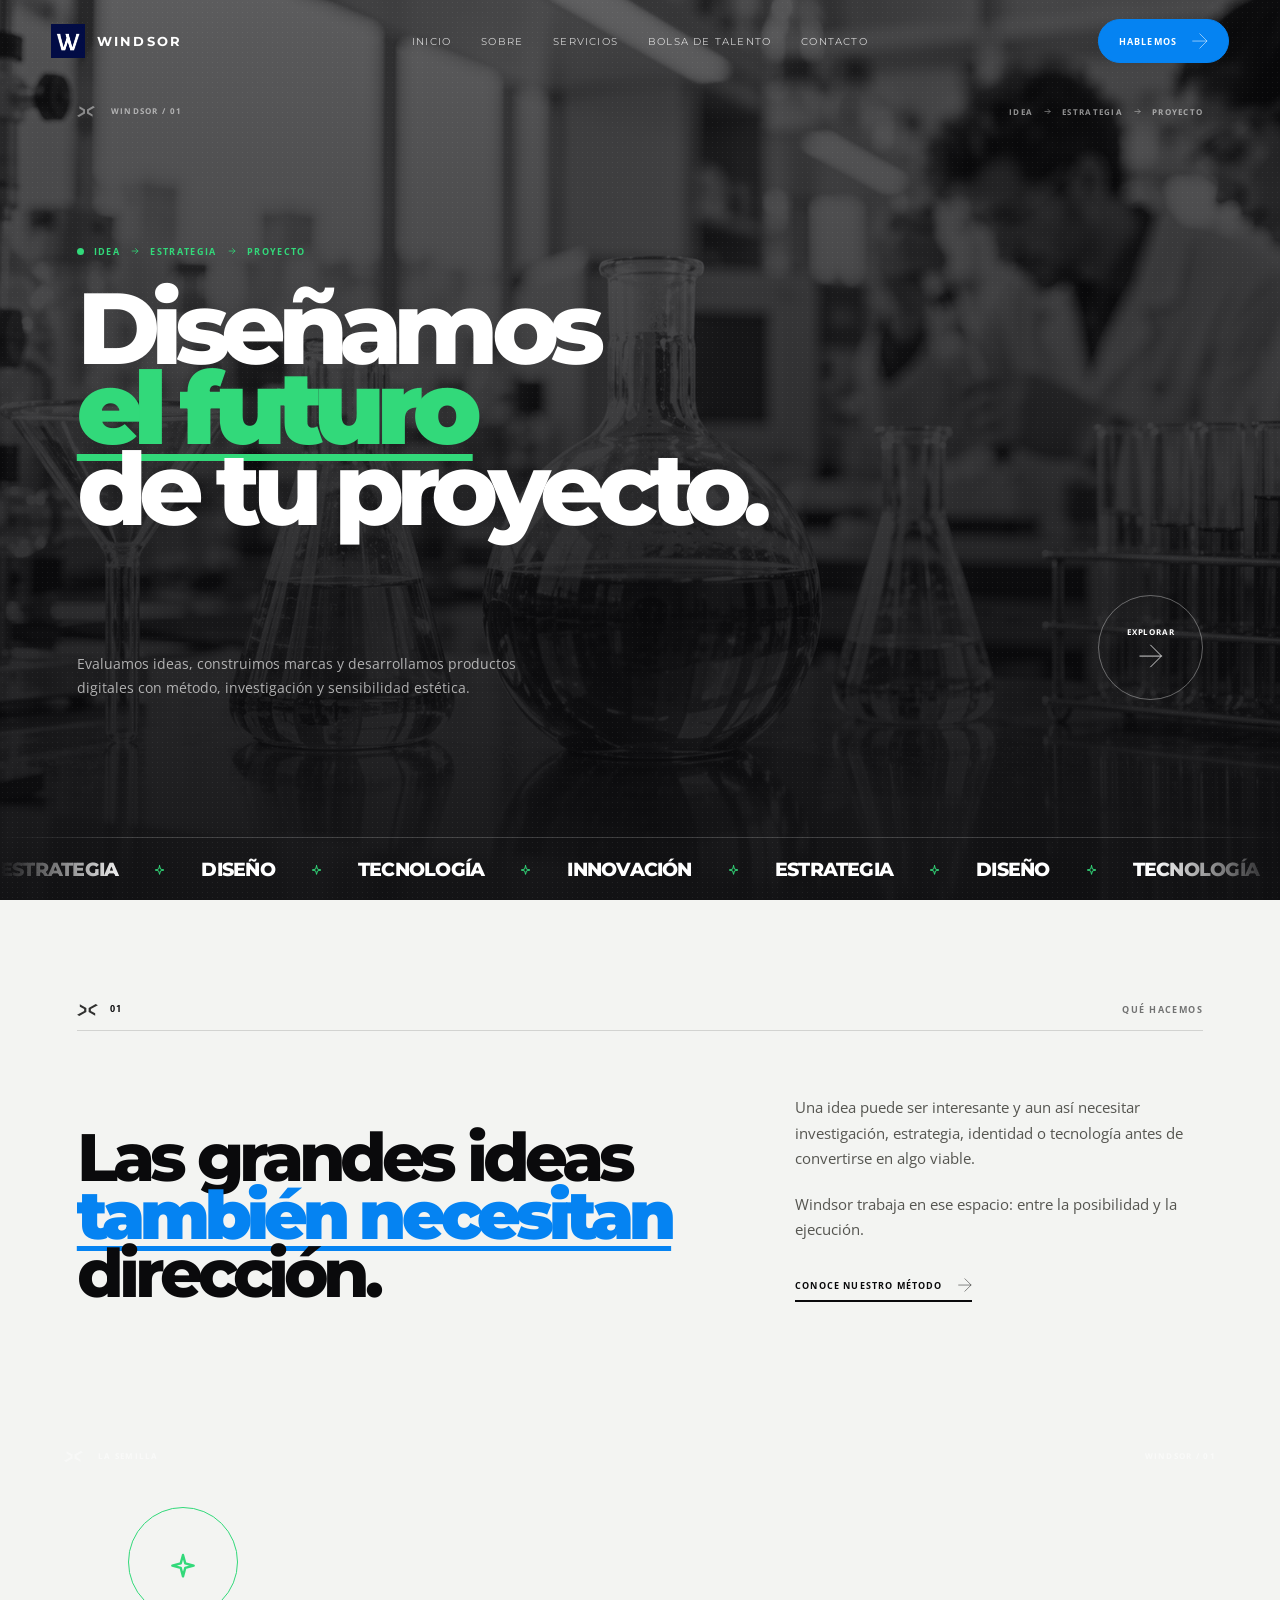
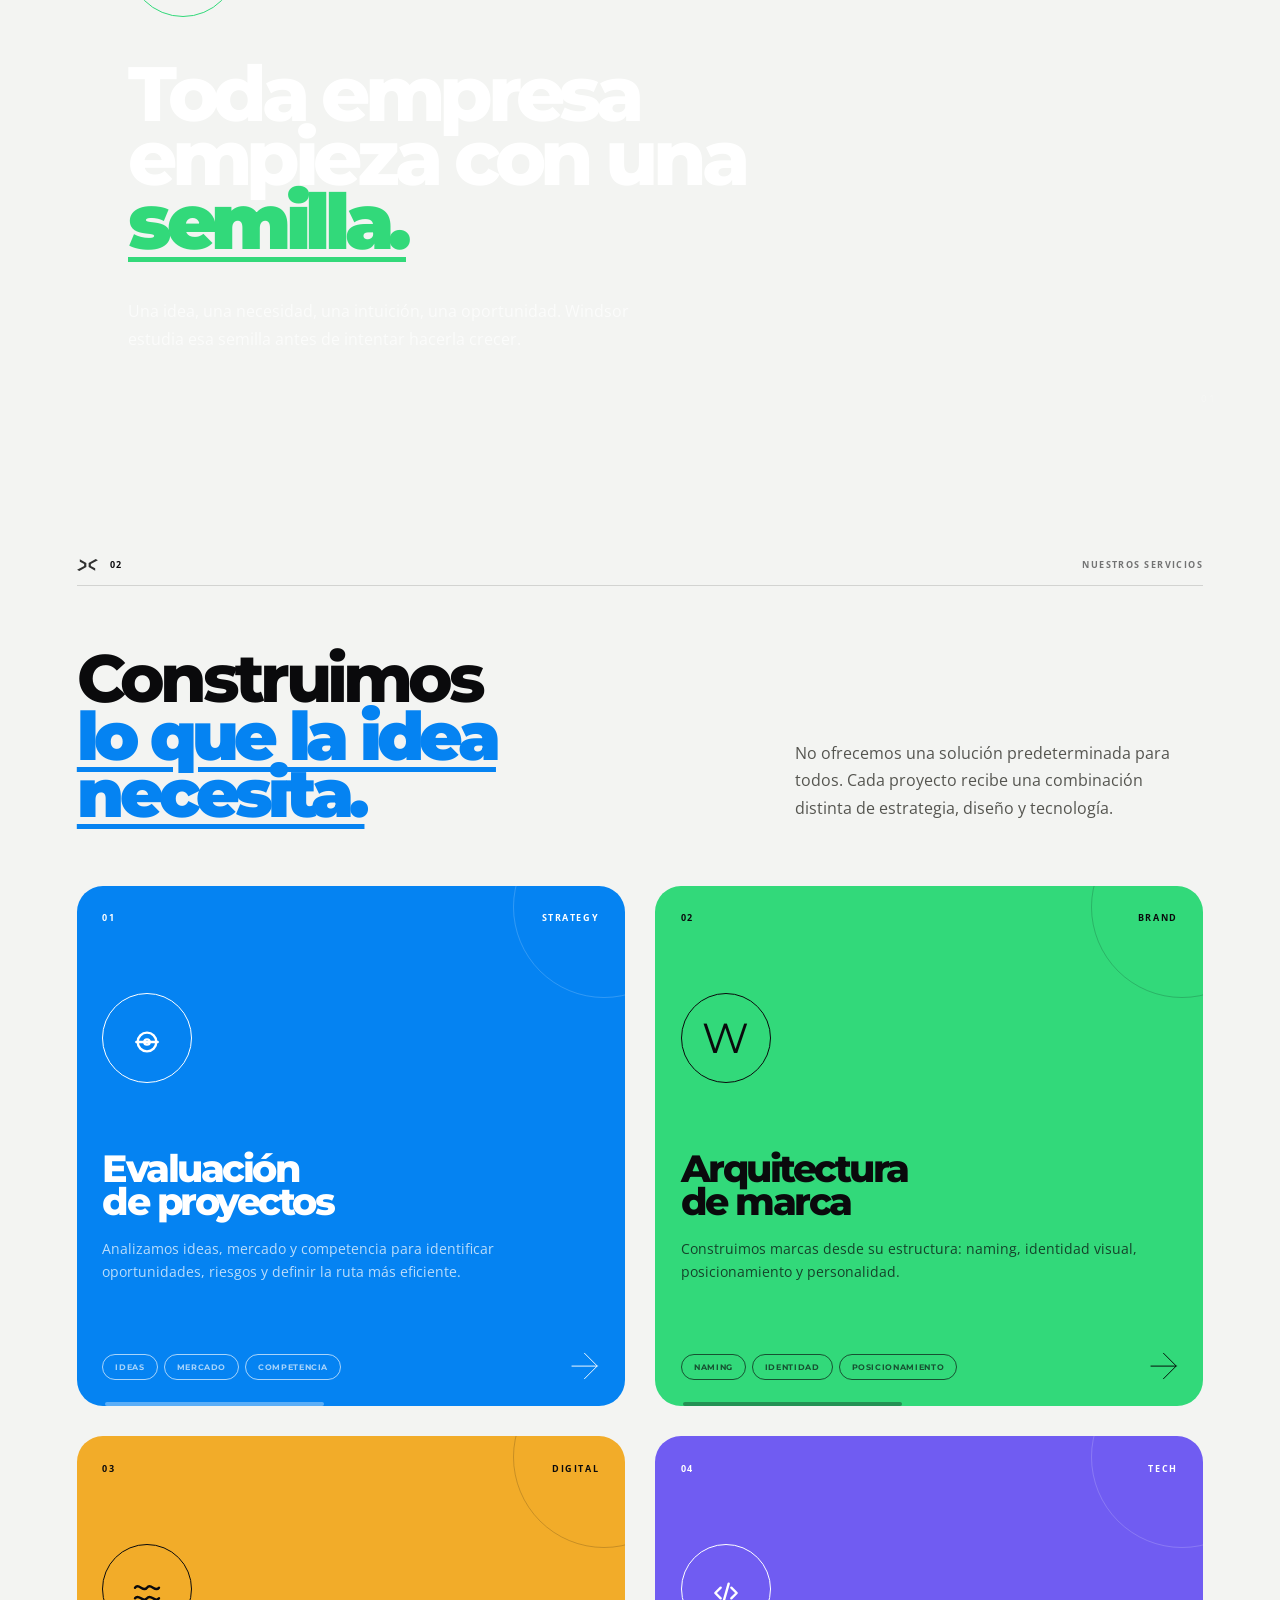
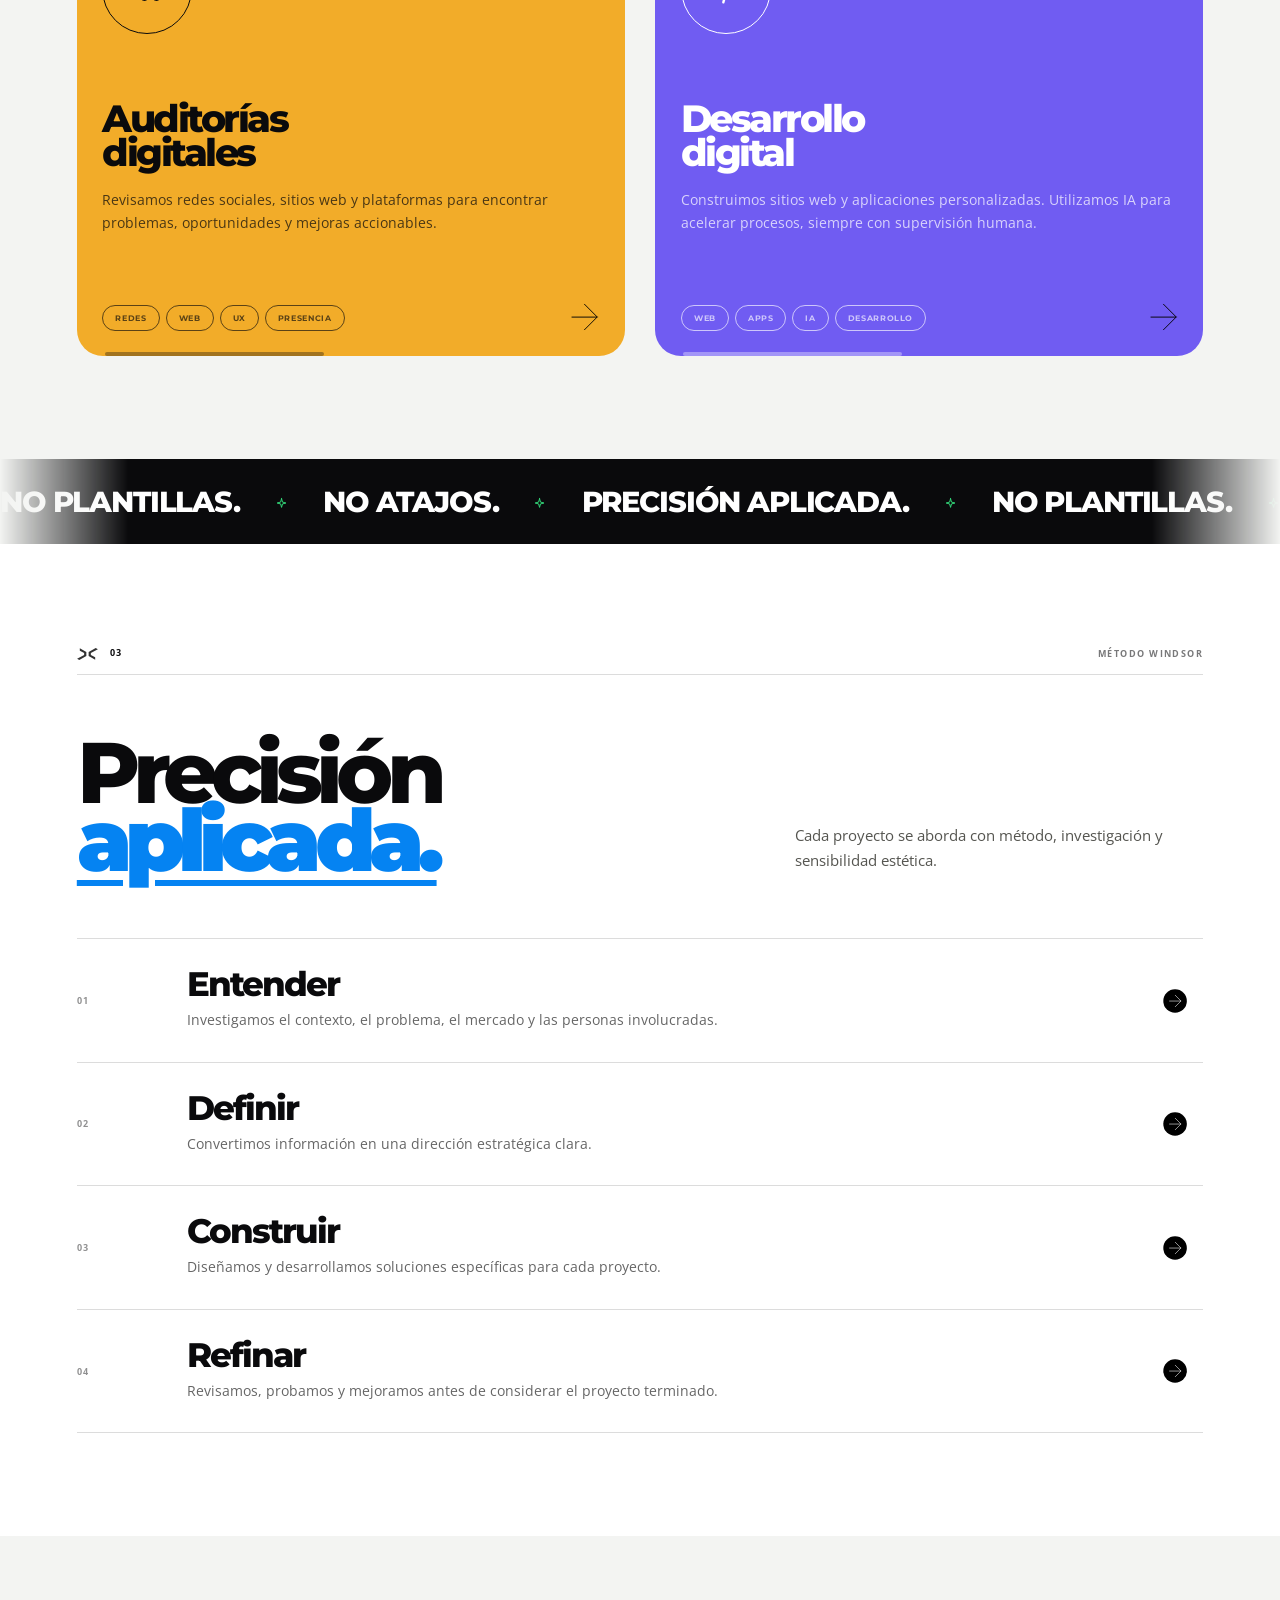
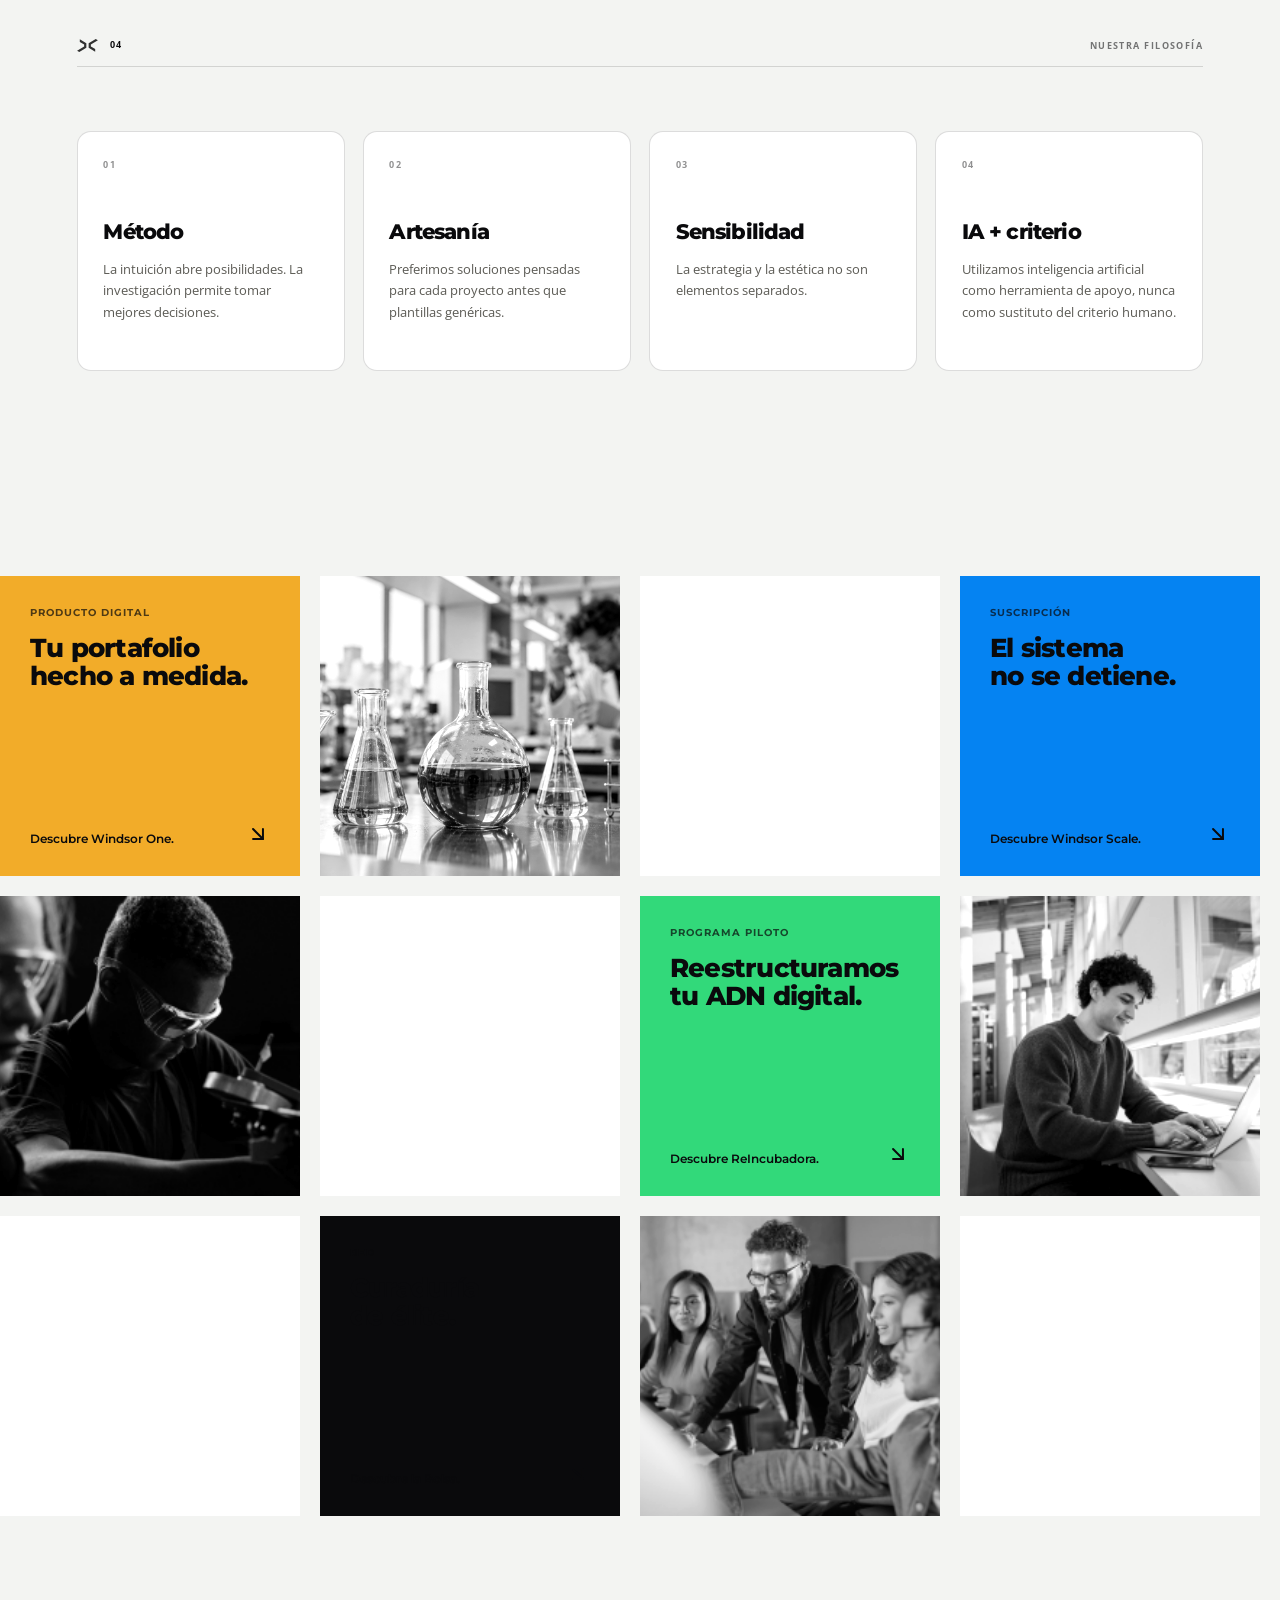
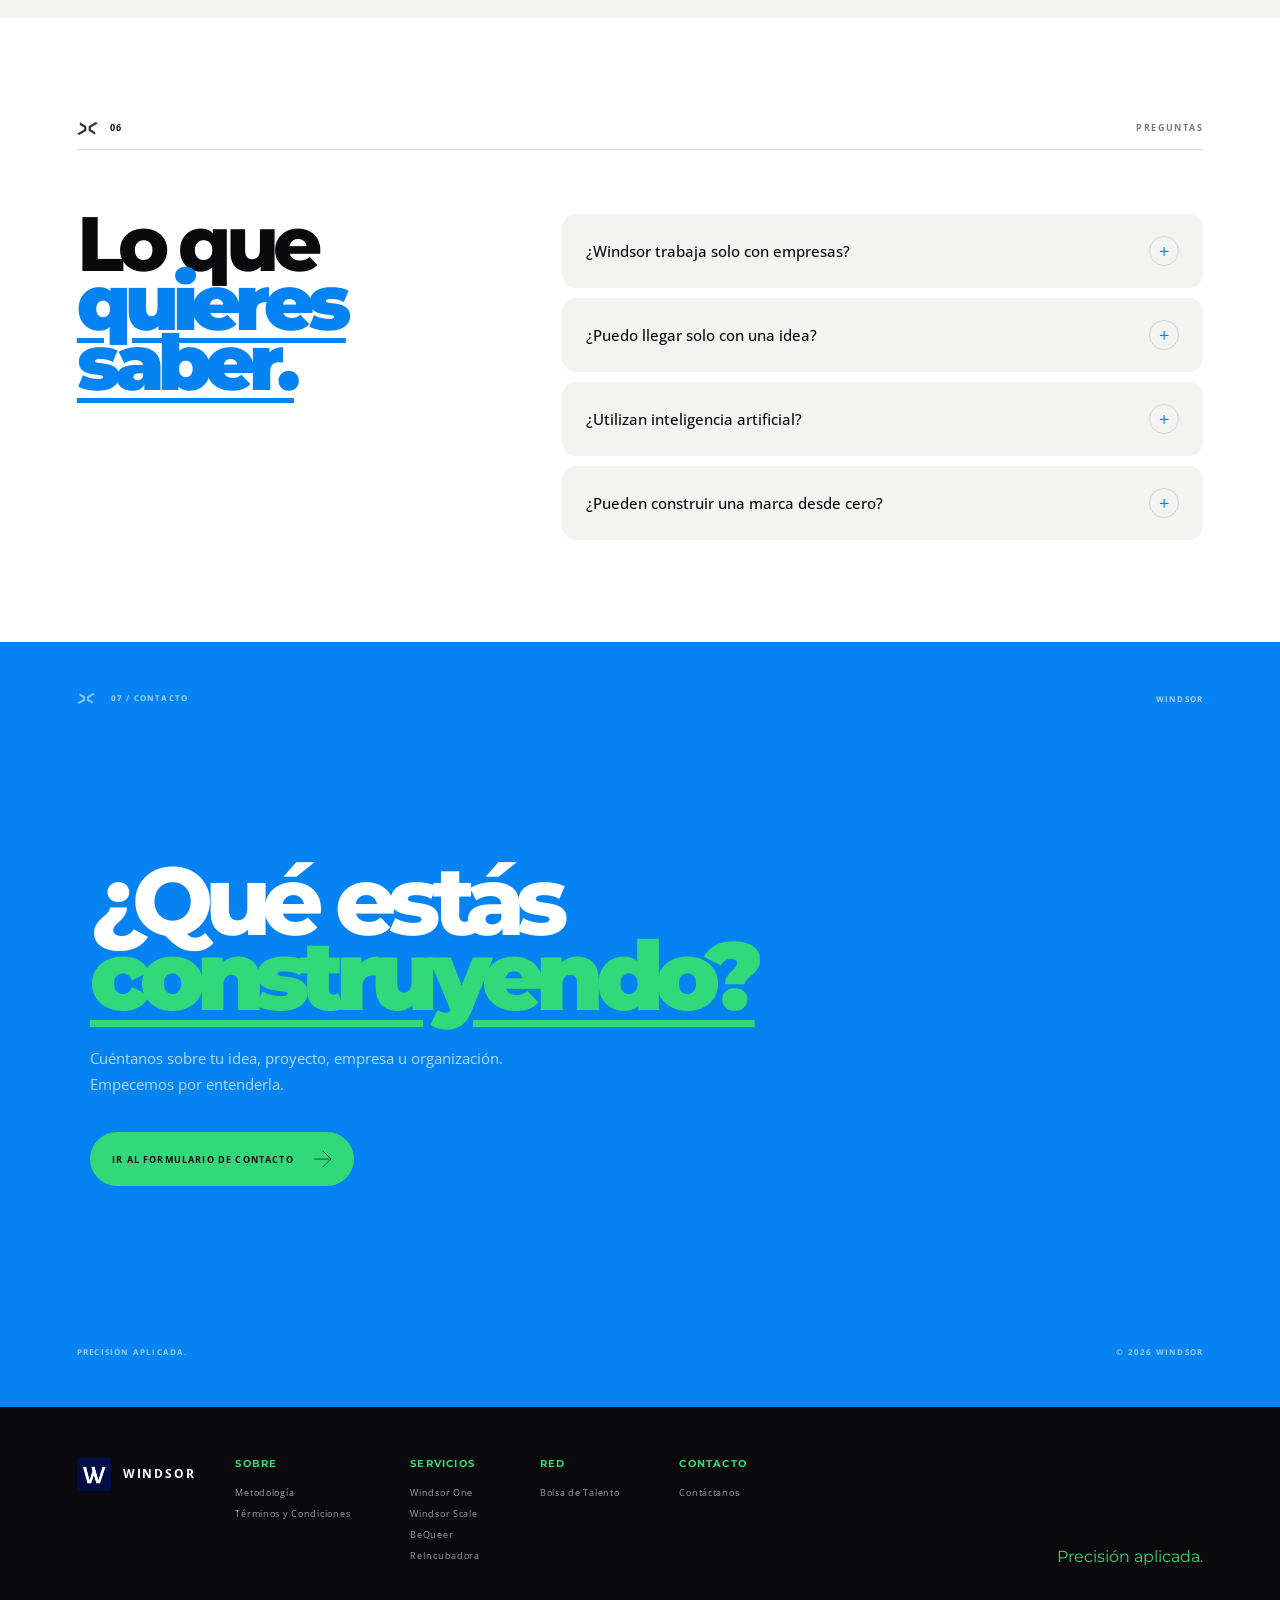
==== commit 8066dd6b: "Add duplicate marquee blocks and new brand marquee section Added duplicate marquee blocks for strate" ====
--- a/index.html
+++ b/index.html
@@ -57,6 +57,7 @@
 </div>
 <div class="hero-marquee">
 <div class="marquee-track">
+    <!-- BLOQUE 1 -->
     <div class="marquee-content">
         <span>ESTRATEGIA</span> <b><svg class="svg-icon svg-spark" viewBox="0 0 24 24"><path d="m12 3 1.7 6.3L20 11l-6.3 1.7L12 19l-1.7-6.3L4 11l6.3-1.7L12 3Z"></path></svg></b>
         <span>DISEÑO</span> <b><svg class="svg-icon svg-spark" viewBox="0 0 24 24"><path d="m12 3 1.7 6.3L20 11l-6.3 1.7L12 19l-1.7-6.3L4 11l6.3-1.7L12 3Z"></path></svg></b>
@@ -67,6 +68,7 @@
         <span>TECNOLOGÍA</span> <b><svg class="svg-icon svg-spark" viewBox="0 0 24 24"><path d="m12 3 1.7 6.3L20 11l-6.3 1.7L12 19l-1.7-6.3L4 11l6.3-1.7L12 3Z"></path></svg></b>
         <span>INNOVACIÓN</span> <b><svg class="svg-icon svg-spark" viewBox="0 0 24 24"><path d="m12 3 1.7 6.3L20 11l-6.3 1.7L12 19l-1.7-6.3L4 11l6.3-1.7L12 3Z"></path></svg></b>
     </div>
+    <!-- BLOQUE 2 (DUPLICADO) -->
     <div class="marquee-content">
         <span>ESTRATEGIA</span> <b><svg class="svg-icon svg-spark" viewBox="0 0 24 24"><path d="m12 3 1.7 6.3L20 11l-6.3 1.7L12 19l-1.7-6.3L4 11l6.3-1.7L12 3Z"></path></svg></b>
         <span>DISEÑO</span> <b><svg class="svg-icon svg-spark" viewBox="0 0 24 24"><path d="m12 3 1.7 6.3L20 11l-6.3 1.7L12 19l-1.7-6.3L4 11l6.3-1.7L12 3Z"></path></svg></b>
@@ -152,6 +154,7 @@
 <!-- STATEMENT MARQUEE -->
 <div class="statement-marquee">
 <div class="statement-track">
+    <!-- BLOQUE 1 -->
     <div class="statement-content">
         <span>NO PLANTILLAS.</span> <b><svg class="svg-icon svg-spark" viewBox="0 0 24 24"><path d="m12 3 1.7 6.3L20 11l-6.3 1.7L12 19l-1.7-6.3L4 11l6.3-1.7L12 3Z"></path></svg></b>
         <span>NO ATAJOS.</span> <b><svg class="svg-icon svg-spark" viewBox="0 0 24 24"><path d="m12 3 1.7 6.3L20 11l-6.3 1.7L12 19l-1.7-6.3L4 11l6.3-1.7L12 3Z"></path></svg></b>
@@ -160,6 +163,7 @@
         <span>NO ATAJOS.</span> <b><svg class="svg-icon svg-spark" viewBox="0 0 24 24"><path d="m12 3 1.7 6.3L20 11l-6.3 1.7L12 19l-1.7-6.3L4 11l6.3-1.7L12 3Z"></path></svg></b>
         <span>PRECISIÓN APLICADA.</span> <b><svg class="svg-icon svg-spark" viewBox="0 0 24 24"><path d="m12 3 1.7 6.3L20 11l-6.3 1.7L12 19l-1.7-6.3L4 11l6.3-1.7L12 3Z"></path></svg></b>
     </div>
+    <!-- BLOQUE 2 (DUPLICADO) -->
     <div class="statement-content">
         <span>NO PLANTILLAS.</span> <b><svg class="svg-icon svg-spark" viewBox="0 0 24 24"><path d="m12 3 1.7 6.3L20 11l-6.3 1.7L12 19l-1.7-6.3L4 11l6.3-1.7L12 3Z"></path></svg></b>
         <span>NO ATAJOS.</span> <b><svg class="svg-icon svg-spark" viewBox="0 0 24 24"><path d="m12 3 1.7 6.3L20 11l-6.3 1.7L12 19l-1.7-6.3L4 11l6.3-1.7L12 3Z"></path></svg></b>
@@ -203,196 +207,158 @@
 </div>
 </section>
 
-<!-- EL ECOSISTEMA WINDSOR -->
-<section class="section" id="ecosistema" style="background:var(--white);">
-<div class="section-meta">
-    <span><img src="assets/corchetesabiertos.svg" class="corchete-icon" alt="">05</span>
-    <span>EL ECOSISTEMA</span>
-</div>
-<div class="container">
-<div class="services-heading" style="padding-top:40px; padding-bottom: 0;">
-<h2>Explora nuestras <span>ramas operativas.</span></h2>
-<p>Windsor no es solo una agencia. Es un ecosistema de sistemas diseñados para diferentes etapas y necesidades.</p>
-</div>
-
-<div class="ecosystem-grid">
-    <a href="windsor-one.html" class="ecosystem-card full-width" data-reveal="">
-        <span class="eco-tag">Producto Digital</span>
-        <h3>Windsor One</h3>
-        <p>Tu portafolio profesional a medida. Diseño personalizado, sin plantillas, entregado en tiempo récord para que tu talento destaque.</p>
-        <span class="eco-btn">Ver más <img src="assets/flechasinfondo.svg" class="icon-white" alt="" style="width: 14px; height: 14px;"></span>
-    </a>
-
-    <a href="windsor-scale.html" class="ecosystem-card" data-reveal="">
-        <span class="eco-tag">Suscripción</span>
-        <h3>Windsor Scale</h3>
-        <p>El sistema no se detiene. Mantenimiento, optimización y evolución continua para tu producto digital.</p>
-        <span class="eco-btn">Ver más <img src="assets/flechasinfondo.svg" class="icon-white" alt="" style="width: 14px; height: 14px;"></span>
-    </a>
-
-    <a href="reincubadora.html" class="ecosystem-card" data-reveal="">
-        <span class="eco-tag">Programa Piloto</span>
-        <h3>ReIncubadora</h3>
-        <p>Nuestro laboratorio de pruebas. Un programa de diagnóstico e innovación para empresas que necesitan reestructurar su ADN.</p>
-        <span class="eco-btn">Ver más <img src="assets/flechasinfondo.svg" class="icon-white" alt="" style="width: 14px; height: 14px;"></span>
-    </a>
-
-    <a href="BeQueer.html" class="ecosystem-card" data-reveal="">
-        <span class="eco-tag">Comunidad</span>
-        <h3>BeQueer</h3>
-        <p>Diseño y tecnología con identidad. Branding inclusivo y desarrollo seguro para la comunidad LGBTQ+ y sus aliados.</p>
-        <span class="eco-btn">Ver más <img src="assets/flechasinfondo.svg" class="icon-white" alt="" style="width: 14px; height: 14px;"></span>
-    </a>
-
-    <a href="bolsa-talento.html" class="ecosystem-card" data-reveal="">
-        <span class="eco-tag">Red</span>
-        <h3>Bolsa de Talento</h3>
-        <p>Curaduría de élite. Conectamos clientes con profesionales verificados para ejecutar proyectos con precisión.</p>
-        <span class="eco-btn">Ver más <img src="assets/flechasinfondo.svg" class="icon-white" alt="" style="width: 14px; height: 14px;"></span>
-    </a>
-</div>
-
-</div>
-</section>
-<!-- ... (VENIS DE LA SECCIÓN "EL ECOSISTEMA") ... -->
-</section>
-
-<!-- NUEVA SECCIÓN: MARQUEE DE TARJETAS (ESTILO KEYINSTITUTE) -->
-<section class="brand-marquee-section">
-<div class="brand-marquee-wrapper">
+<!-- NUEVA SECCIÓN: MARQUEE MULTIFILA (ESTILO KEYINSTITUTE) -->
+<section class="marquee-section">
     
-    <!-- BLOQUE 1 -->
-    <!-- Tarjeta 1: Imagen -->
-    <div class="brand-card image-card" style="background-image: url('assets/laboratorio.png');"></div>
-    
-    <!-- Tarjeta 2: Texto -->
-    <a href="windsor-one.html" class="brand-card card-yellow">
-        <h3 class="card-title">Tu portafolio<br>hecho a medida.</h3>
-        <div class="card-bottom">
-            <span class="card-subtitle">Descubre Windsor One.</span>
-            <img src="assets/flechasinfondo.svg" class="arrow-icon icon-black" alt="" style="width: 20px;">
-        </div>
-    </a>
-
-    <!-- Tarjeta 3: Imagen -->
-    <div class="brand-card image-card" style="background-image: url('assets/tech.png');"></div>
-
-    <!-- Tarjeta 4: Texto -->
-    <a href="windsor-scale.html" class="brand-card card-blue">
-        <h3 class="card-title">El sistema<br>no se detiene.</h3>
-        <div class="card-bottom">
-            <span class="card-subtitle">Descubre Windsor Scale.</span>
-            <img src="assets/flechasinfondo.svg" class="arrow-icon icon-white" alt="" style="width: 20px;">
-        </div>
-    </a>
-
-    <!-- Tarjeta 5: Imagen -->
-    <div class="brand-card image-card" style="background-image: url('assets/investigacion.png');"></div>
-
-    <!-- Tarjeta 6: Texto -->
-    <a href="BeQueer.html" class="brand-card card-purple">
-        <h3 class="card-title">Diseño y tecnología<br>con identidad.</h3>
-        <div class="card-bottom">
-            <span class="card-subtitle">Descubre BeQueer.</span>
-            <img src="assets/flechasinfondo.svg" class="arrow-icon icon-white" alt="" style="width: 20px;">
-        </div>
-    </a>
-
-    <!-- Tarjeta 7: Imagen -->
-    <div class="brand-card image-card" style="background-image: url('assets/feliz.png');"></div>
-
-    <!-- Tarjeta 8: Texto -->
-    <a href="reincubadora.html" class="brand-card card-green">
-        <h3 class="card-title">Reestructuramos<br>tu ADN digital.</h3>
-        <div class="card-bottom">
-            <span class="card-subtitle">Descubre ReIncubadora.</span>
-            <img src="assets/flechasinfondo.svg" class="arrow-icon icon-black" alt="" style="width: 20px;">
-        </div>
-    </a>
-
-    <!-- Tarjeta 9: Texto (Blank/Espaciador) -->
-    <a href="bolsa-talento.html" class="brand-card card-cream">
-        <h3 class="card-title">Curaduría<br>de élite.</h3>
-        <div class="card-bottom">
-            <span class="card-subtitle">Descubre la Bolsa de Talento.</span>
-            <img src="assets/flechasinfondo.svg" class="arrow-icon icon-black" alt="" style="width: 20px;">
-        </div>
-    </a>
-
-    <!-- Tarjeta 10: Imagen -->
-    <div class="brand-card image-card" style="background-image: url('assets/dialogo.png');"></div>
-
-
-    <!-- ========================================== -->
-    <!-- BLOQUE 2 (DUPLICADO PARA EL BUCLE INFINITO) -->
-    <!-- ========================================== -->
-    
-    <!-- Tarjeta 1: Imagen -->
-    <div class="brand-card image-card" style="background-image: url('assets/laboratorio.png');"></div>
-    
-    <!-- Tarjeta 2: Texto -->
-    <a href="windsor-one.html" class="brand-card card-yellow">
-        <h3 class="card-title">Tu portafolio<br>hecho a medida.</h3>
-        <div class="card-bottom">
-            <span class="card-subtitle">Descubre Windsor One.</span>
-            <img src="assets/flechasinfondo.svg" class="arrow-icon icon-black" alt="" style="width: 20px;">
-        </div>
-    </a>
-
-    <!-- Tarjeta 3: Imagen -->
-    <div class="brand-card image-card" style="background-image: url('assets/tech.png');"></div>
-
-    <!-- Tarjeta 4: Texto -->
-    <a href="windsor-scale.html" class="brand-card card-blue">
-        <h3 class="card-title">El sistema<br>no se detiene.</h3>
-        <div class="card-bottom">
-            <span class="card-subtitle">Descubre Windsor Scale.</span>
-            <img src="assets/flechasinfondo.svg" class="arrow-icon icon-white" alt="" style="width: 20px;">
-        </div>
-    </a>
-
-    <!-- Tarjeta 5: Imagen -->
-    <div class="brand-card image-card" style="background-image: url('assets/investigacion.png');"></div>
-
-    <!-- Tarjeta 6: Texto -->
-    <a href="BeQueer.html" class="brand-card card-purple">
-        <h3 class="card-title">Diseño y tecnología<br>con identidad.</h3>
-        <div class="card-bottom">
-            <span class="card-subtitle">Descubre BeQueer.</span>
-            <img src="assets/flechasinfondo.svg" class="arrow-icon icon-white" alt="" style="width: 20px;">
-        </div>
-    </a>
-
-    <!-- Tarjeta 7: Imagen -->
-    <div class="brand-card image-card" style="background-image: url('assets/feliz.png');"></div>
-
-    <!-- Tarjeta 8: Texto -->
-    <a href="reincubadora.html" class="brand-card card-green">
-        <h3 class="card-title">Reestructuramos<br>tu ADN digital.</h3>
-        <div class="card-bottom">
-            <span class="card-subtitle">Descubre ReIncubadora.</span>
-            <img src="assets/flechasinfondo.svg" class="arrow-icon icon-black" alt="" style="width: 20px;">
-        </div>
-    </a>
-
-    <!-- Tarjeta 9: Texto (Blank/Espaciador) -->
-    <a href="bolsa-talento.html" class="brand-card card-cream">
-        <h3 class="card-title">Curaduría<br>de élite.</h3>
-        <div class="card-bottom">
-            <span class="card-subtitle">Descubre la Bolsa de Talento.</span>
-            <img src="assets/flechasinfondo.svg" class="arrow-icon icon-black" alt="" style="width: 20px;">
-        </div>
-    </a>
-
-    <!-- Tarjeta 10: Imagen -->
-    <div class="brand-card image-card" style="background-image: url('assets/dialogo.png');"></div>
-
-</div>
-</section>
-
-<!-- FAQ -->
-<section class="faq section">
-<!-- ... (RESTO DEL CÓDIGO DEL FAQ) ... -->
+    <!-- FILA 1 (Hacia la izquierda) -->
+    <div class="marquee-row row-left">
+        <!-- BLOQUE 1 -->
+        <a href="windsor-one.html" class="marquee-box text-box box-yellow">
+            <div>
+                <div class="box-category">Producto Digital</div>
+                <h3>Tu portafolio<br>hecho a medida.</h3>
+            </div>
+            <div class="box-bottom">
+                <span class="box-link-text">Descubre Windsor One.</span>
+                <svg class="arrow-svg" viewBox="0 0 24 24" fill="none" stroke="currentColor" stroke-width="2" stroke-linecap="round" stroke-linejoin="round"><line x1="5" y1="12" x2="19" y2="12"></line><polyline points="12 5 19 12 12 19"></polyline></svg>
+            </div>
+        </a>
+        <div class="marquee-box image-box" style="background-image: url('assets/laboratorio.png');"></div>
+        <div class="marquee-box empty"></div>
+        <a href="windsor-scale.html" class="marquee-box text-box box-blue">
+            <div>
+                <div class="box-category">Suscripción</div>
+                <h3>El sistema<br>no se detiene.</h3>
+            </div>
+            <div class="box-bottom">
+                <span class="box-link-text">Descubre Windsor Scale.</span>
+                <svg class="arrow-svg" viewBox="0 0 24 24" fill="none" stroke="currentColor" stroke-width="2" stroke-linecap="round" stroke-linejoin="round"><line x1="5" y1="12" x2="19" y2="12"></line><polyline points="12 5 19 12 12 19"></polyline></svg>
+            </div>
+        </a>
+        <div class="marquee-box image-box" style="background-image: url('assets/tech.png');"></div>
+        <div class="marquee-box empty"></div>
+        
+        <!-- BLOQUE 2 (Duplicado para loop) -->
+        <a href="windsor-one.html" class="marquee-box text-box box-yellow">
+            <div>
+                <div class="box-category">Producto Digital</div>
+                <h3>Tu portafolio<br>hecho a medida.</h3>
+            </div>
+            <div class="box-bottom">
+                <span class="box-link-text">Descubre Windsor One.</span>
+                <svg class="arrow-svg" viewBox="0 0 24 24" fill="none" stroke="currentColor" stroke-width="2" stroke-linecap="round" stroke-linejoin="round"><line x1="5" y1="12" x2="19" y2="12"></line><polyline points="12 5 19 12 12 19"></polyline></svg>
+            </div>
+        </a>
+        <div class="marquee-box image-box" style="background-image: url('assets/laboratorio.png');"></div>
+        <div class="marquee-box empty"></div>
+        <a href="windsor-scale.html" class="marquee-box text-box box-blue">
+            <div>
+                <div class="box-category">Suscripción</div>
+                <h3>El sistema<br>no se detiene.</h3>
+            </div>
+            <div class="box-bottom">
+                <span class="box-link-text">Descubre Windsor Scale.</span>
+                <svg class="arrow-svg" viewBox="0 0 24 24" fill="none" stroke="currentColor" stroke-width="2" stroke-linecap="round" stroke-linejoin="round"><line x1="5" y1="12" x2="19" y2="12"></line><polyline points="12 5 19 12 12 19"></polyline></svg>
+            </div>
+        </a>
+        <div class="marquee-box image-box" style="background-image: url('assets/tech.png');"></div>
+        <div class="marquee-box empty"></div>
+    </div>
+
+    <!-- FILA 2 (Hacia la derecha) -->
+    <div class="marquee-row row-right">
+        <!-- BLOQUE 1 -->
+        <div class="marquee-box image-box" style="background-image: url('assets/investigacion.png');"></div>
+        <div class="marquee-box empty"></div>
+        <a href="reincubadora.html" class="marquee-box text-box box-green">
+            <div>
+                <div class="box-category">Programa Piloto</div>
+                <h3>Reestructuramos<br>tu ADN digital.</h3>
+            </div>
+            <div class="box-bottom">
+                <span class="box-link-text">Descubre ReIncubadora.</span>
+                <svg class="arrow-svg" viewBox="0 0 24 24" fill="none" stroke="currentColor" stroke-width="2" stroke-linecap="round" stroke-linejoin="round"><line x1="5" y1="12" x2="19" y2="12"></line><polyline points="12 5 19 12 12 19"></polyline></svg>
+            </div>
+        </a>
+        <div class="marquee-box image-box" style="background-image: url('assets/feliz.png');"></div>
+        <div class="marquee-box empty"></div>
+        <a href="BeQueer.html" class="marquee-box text-box box-purple">
+            <div>
+                <div class="box-category">Comunidad</div>
+                <h3>Diseño con<br>identidad.</h3>
+            </div>
+            <div class="box-bottom">
+                <span class="box-link-text">Descubre BeQueer.</span>
+                <svg class="arrow-svg" viewBox="0 0 24 24" fill="none" stroke="currentColor" stroke-width="2" stroke-linecap="round" stroke-linejoin="round"><line x1="5" y1="12" x2="19" y2="12"></line><polyline points="12 5 19 12 12 19"></polyline></svg>
+            </div>
+        </a>
+        
+        <!-- BLOQUE 2 (Duplicado para loop) -->
+        <div class="marquee-box image-box" style="background-image: url('assets/investigacion.png');"></div>
+        <div class="marquee-box empty"></div>
+        <a href="reincubadora.html" class="marquee-box text-box box-green">
+            <div>
+                <div class="box-category">Programa Piloto</div>
+                <h3>Reestructuramos<br>tu ADN digital.</h3>
+            </div>
+            <div class="box-bottom">
+                <span class="box-link-text">Descubre ReIncubadora.</span>
+                <svg class="arrow-svg" viewBox="0 0 24 24" fill="none" stroke="currentColor" stroke-width="2" stroke-linecap="round" stroke-linejoin="round"><line x1="5" y1="12" x2="19" y2="12"></line><polyline points="12 5 19 12 12 19"></polyline></svg>
+            </div>
+        </a>
+        <div class="marquee-box image-box" style="background-image: url('assets/feliz.png');"></div>
+        <div class="marquee-box empty"></div>
+        <a href="BeQueer.html" class="marquee-box text-box box-purple">
+            <div>
+                <div class="box-category">Comunidad</div>
+                <h3>Diseño con<br>identidad.</h3>
+            </div>
+            <div class="box-bottom">
+                <span class="box-link-text">Descubre BeQueer.</span>
+                <svg class="arrow-svg" viewBox="0 0 24 24" fill="none" stroke="currentColor" stroke-width="2" stroke-linecap="round" stroke-linejoin="round"><line x1="5" y1="12" x2="19" y2="12"></line><polyline points="12 5 19 12 12 19"></polyline></svg>
+            </div>
+        </a>
+    </div>
+
+    <!-- FILA 3 (Hacia la izquierda) -->
+    <div class="marquee-row row-left">
+        <!-- BLOQUE 1 -->
+        <div class="marquee-box empty"></div>
+        <a href="bolsa-talento.html" class="marquee-box text-box box-black">
+            <div>
+                <div class="box-category">Red</div>
+                <h3>Curaduría<br>de élite.</h3>
+            </div>
+            <div class="box-bottom">
+                <span class="box-link-text">Descubre la Bolsa.</span>
+                <svg class="arrow-svg" viewBox="0 0 24 24" fill="none" stroke="currentColor" stroke-width="2" stroke-linecap="round" stroke-linejoin="round"><line x1="5" y1="12" x2="19" y2="12"></line><polyline points="12 5 19 12 12 19"></polyline></svg>
+            </div>
+        </a>
+        <div class="marquee-box image-box" style="background-image: url('assets/dialogo.png');"></div>
+        <div class="marquee-box empty"></div>
+        <div class="marquee-box image-box" style="background-image: url('assets/amigos.png');"></div>
+        <div class="marquee-box empty"></div>
+        
+        <!-- BLOQUE 2 (Duplicado para loop) -->
+        <div class="marquee-box empty"></div>
+        <a href="bolsa-talento.html" class="marquee-box text-box box-black">
+            <div>
+                <div class="box-category">Red</div>
+                <h3>Curaduría<br>de élite.</h3>
+            </div>
+            <div class="box-bottom">
+                <span class="box-link-text">Descubre la Bolsa.</span>
+                <svg class="arrow-svg" viewBox="0 0 24 24" fill="none" stroke="currentColor" stroke-width="2" stroke-linecap="round" stroke-linejoin="round"><line x1="5" y1="12" x2="19" y2="12"></line><polyline points="12 5 19 12 12 19"></polyline></svg>
+            </div>
+        </a>
+        <div class="marquee-box image-box" style="background-image: url('assets/dialogo.png');"></div>
+        <div class="marquee-box empty"></div>
+        <div class="marquee-box image-box" style="background-image: url('assets/amigos.png');"></div>
+        <div class="marquee-box empty"></div>
+    </div>
+
+</section>
+
 <!-- FAQ -->
 <section class="faq section">
 <div class="section-meta">
--- a/styles.css
+++ b/styles.css
@@ -700,111 +700,126 @@
     .form-row { grid-template-columns: 1fr; }
 }
 /* =========================================================
-   13. MARQUEE DE TARJETAS (ESTILO KEYINSTITUTE / WINDSOR)
+   12. MARQUEE DE TARJETAS MULTIFILA (ESTILO KEYINSTITUTE)
 ========================================================= */
-.brand-marquee-section {
+.marquee-section {
+    background: var(--cream);
     padding: var(--space-section) 0;
-    background: var(--white);
-    overflow: hidden;
-    border-top: 1px solid var(--line);
-    border-bottom: 1px solid var(--line);
-}
-
-.brand-marquee-wrapper {
-    display: flex;
-    width: max-content;
-    animation: brandLoop 40s linear infinite;
-}
-
-.brand-marquee-wrapper:hover {
-    animation-play-state: paused; /* Se pausa al pasar el mouse */
-}
-
-.brand-card {
-    width: 320px;
-    height: 380px;
-    flex: 0 0 320px;
-    position: relative;
     overflow: hidden;
     display: flex;
     flex-direction: column;
+    gap: 20px;
+}
+
+.marquee-row {
+    display: flex;
+    width: max-content;
+    gap: 20px;
+}
+
+/* Animaciones de las filas */
+.marquee-row.row-left {
+    animation: scrollLeft 60s linear infinite;
+}
+.marquee-row.row-right {
+    animation: scrollRight 60s linear infinite;
+}
+
+@keyframes scrollLeft {
+    0% { transform: translateX(0); }
+    100% { transform: translateX(-50%); }
+}
+@keyframes scrollRight {
+    0% { transform: translateX(-50%); }
+    100% { transform: translateX(0); }
+}
+
+/* Estilos de los cuadros */
+.marquee-box {
+    width: 300px;
+    height: 300px;
+    flex: 0 0 300px;
+    padding: 30px;
+    display: flex;
+    flex-direction: column;
     justify-content: space-between;
-    padding: 30px;
     text-decoration: none;
-    border-radius: 0; /* Estilo KeyInstitute es cuadrado */
-    transition: transform 0.4s ease, filter 0.4s ease;
-}
-
-/* Efecto de imagen al pasar el mouse */
-.brand-card:hover {
-    filter: brightness(1.05);
-}
-
-.brand-card.image-card {
+    position: relative;
+}
+
+/* Cuadro Vacío (Blanco) */
+.marquee-box.empty {
+    background: var(--white);
+}
+
+/* Cuadro de Imagen */
+.marquee-box.image-box {
     background-size: cover;
     background-position: center;
-    filter: grayscale(100%) contrast(1.1); /* Blanco y negro como la referencia */
-    transition: filter 0.5s ease;
-}
-
-.brand-card.image-card:hover {
-    filter: grayscale(0%) contrast(1);
-}
-
-.brand-card.blank-card {
-    width: 160px;
-    flex: 0 0 160px;
-    background: var(--cream);
-}
-
-.brand-card .card-title {
+    filter: grayscale(100%) contrast(1.1);
+}
+
+/* Cuadro de Texto */
+.marquee-box.text-box {
+    transition: background 0.3s ease;
+}
+
+.marquee-box .box-category {
     font-family: var(--sans);
-    font-size: 24px;
+    font-size: 10px;
+    font-weight: 700;
+    letter-spacing: 0.1em;
+    text-transform: uppercase;
+    margin-bottom: 15px;
+    opacity: 0.7;
+}
+
+.marquee-box h3 {
+    font-family: var(--sans);
+    font-size: 26px;
     font-weight: 800;
     line-height: 1.1;
     letter-spacing: -0.03em;
-    position: relative;
-    z-index: 2;
-}
-
-.brand-card .card-bottom {
+    margin-bottom: auto; /* Empuja el contenido hacia arriba */
+}
+
+.marquee-box .box-bottom {
     display: flex;
     justify-content: space-between;
     align-items: flex-end;
-    position: relative;
-    z-index: 2;
-}
-
-.brand-card .card-subtitle {
-    font-family: var(--body);
+    margin-top: 20px;
+}
+
+.marquee-box .box-link-text {
+    font-family: var(--sans);
     font-size: 12px;
-    line-height: 1.4;
-    opacity: 0.8;
-    max-width: 180px;
-}
-
-.brand-card .arrow-icon {
-    transition: transform 0.3s ease;
-}
-
-.brand-card:hover .arrow-icon {
-    transform: translate(5px, -5px);
-}
-
-/* Colores de las tarjetas de texto */
-.card-yellow { background: var(--yellow); color: var(--text-light); }
-.card-blue { background: var(--blue); color: var(--text-dark); }
-.card-green { background: var(--green); color: var(--black); }
-.card-purple { background: var(--purple); color: var(--text-dark); }
-.card-cream { background: var(--cream); color: var(--text-light); }
-
-@keyframes brandLoop {
-    0% { transform: translateX(0); }
-    100% { transform: translateX(-50%); }
-}
-
+    font-weight: 600;
+}
+
+/* La flecha (SVG nativo) */
+.marquee-box .arrow-svg {
+    width: 24px;
+    height: 24px;
+    transform: rotate(45deg); /* Apunta a la esquina */
+    transition: transform 0.3s cubic-bezier(0.2, 0.8, 0.2, 1);
+}
+
+/* Al hacer hover, SOLO la flecha rota y se endereza */
+.marquee-box:hover .arrow-svg {
+    transform: rotate(0deg); /* Apunta a la derecha */
+}
+
+/* Colores de los cuadros */
+.box-yellow { background: var(--yellow); color: var(--text-light); }
+.box-blue { background: var(--blue); color: var(--text-dark); }
+.box-green { background: var(--green); color: var(--black); }
+.box-purple { background: var(--purple); color: var(--text-dark); }
+.box-black { background: var(--black); color: var(--text-dark); }
+
+/* Responsive */
 @media (max-width: 800px) {
-    .brand-card { width: 260px; height: 320px; flex: 0 0 260px; padding: 24px; }
-    .brand-card.blank-card { width: 100px; flex: 0 0 100px; }
-    .brand-card .card-title { font-size: 20px; }
-}
+    .marquee-box { width: 220px; height: 220px; flex: 0 0 220px; padding: 20px; }
+    .marquee-box h3 { font-size: 20px; }
+    .marquee-box .box-category { font-size: 8px; }
+    .marquee-box .box-link-text { font-size: 10px; }
+}
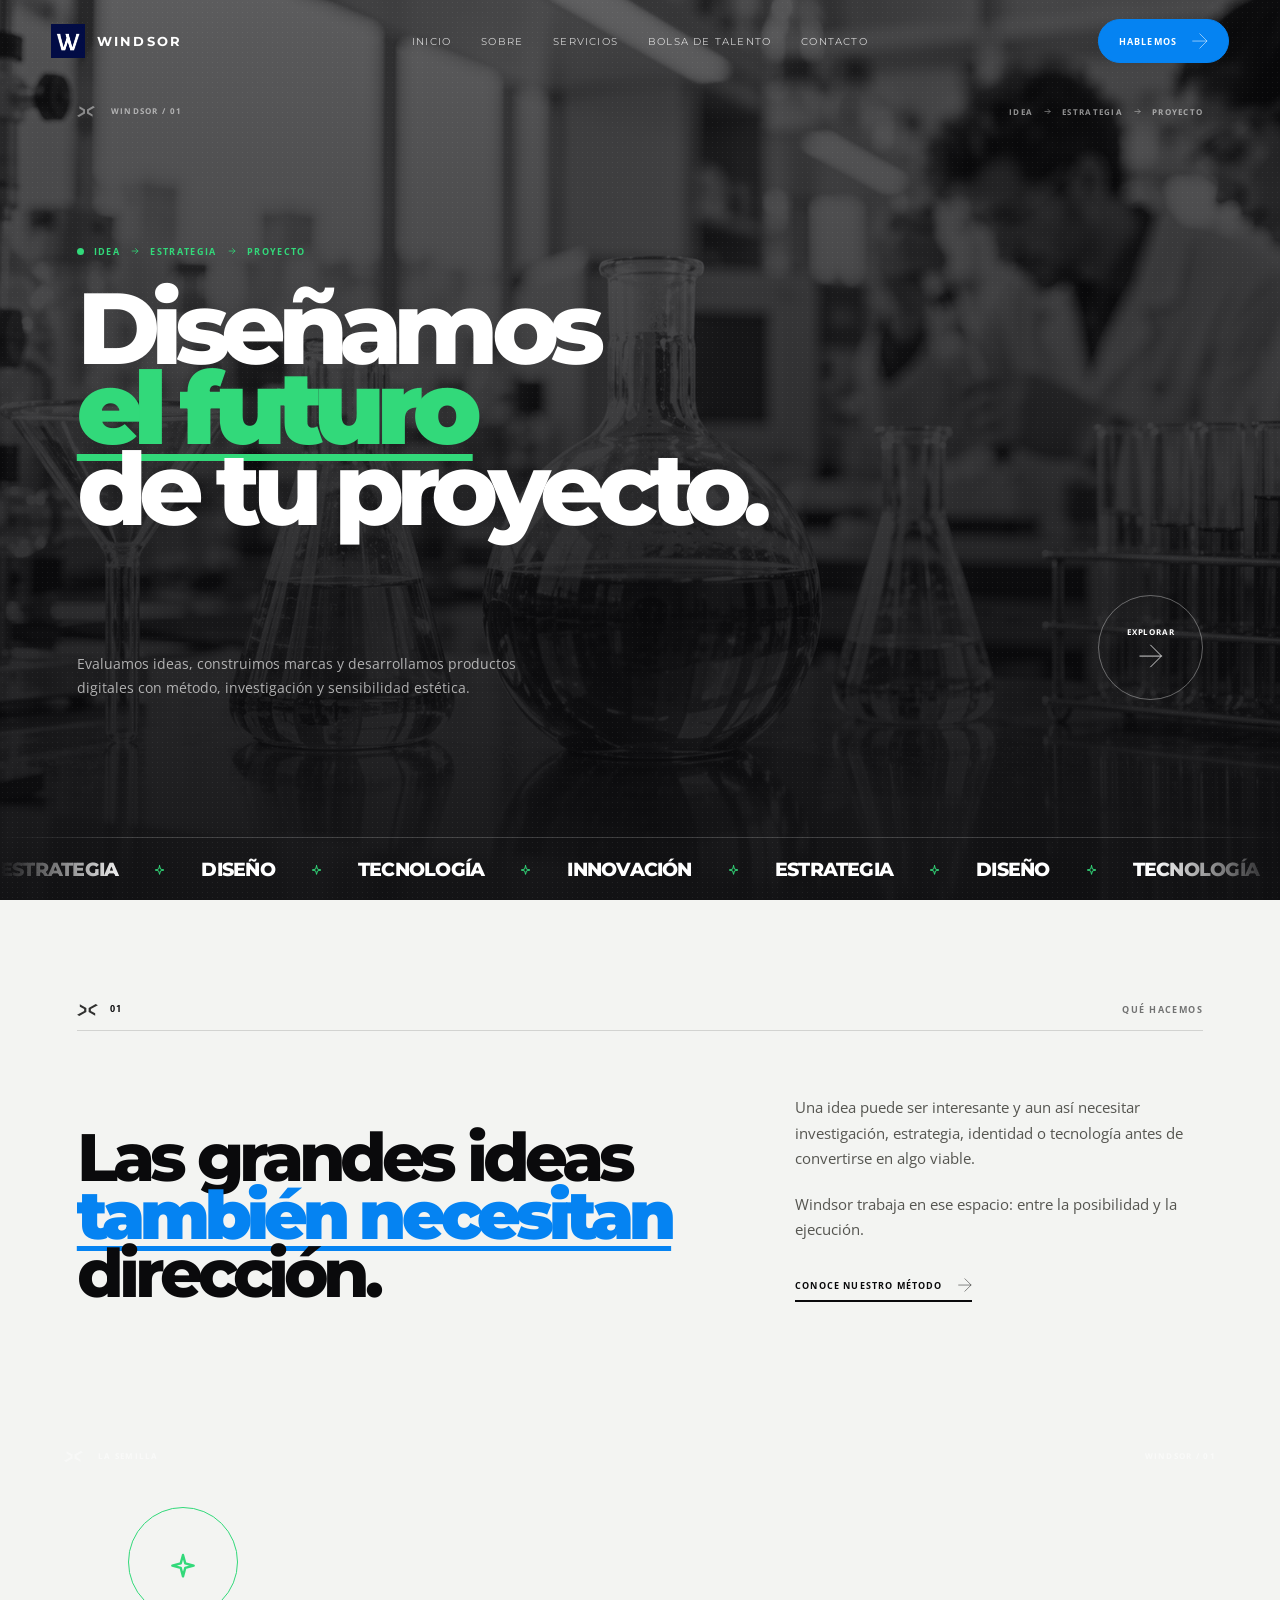
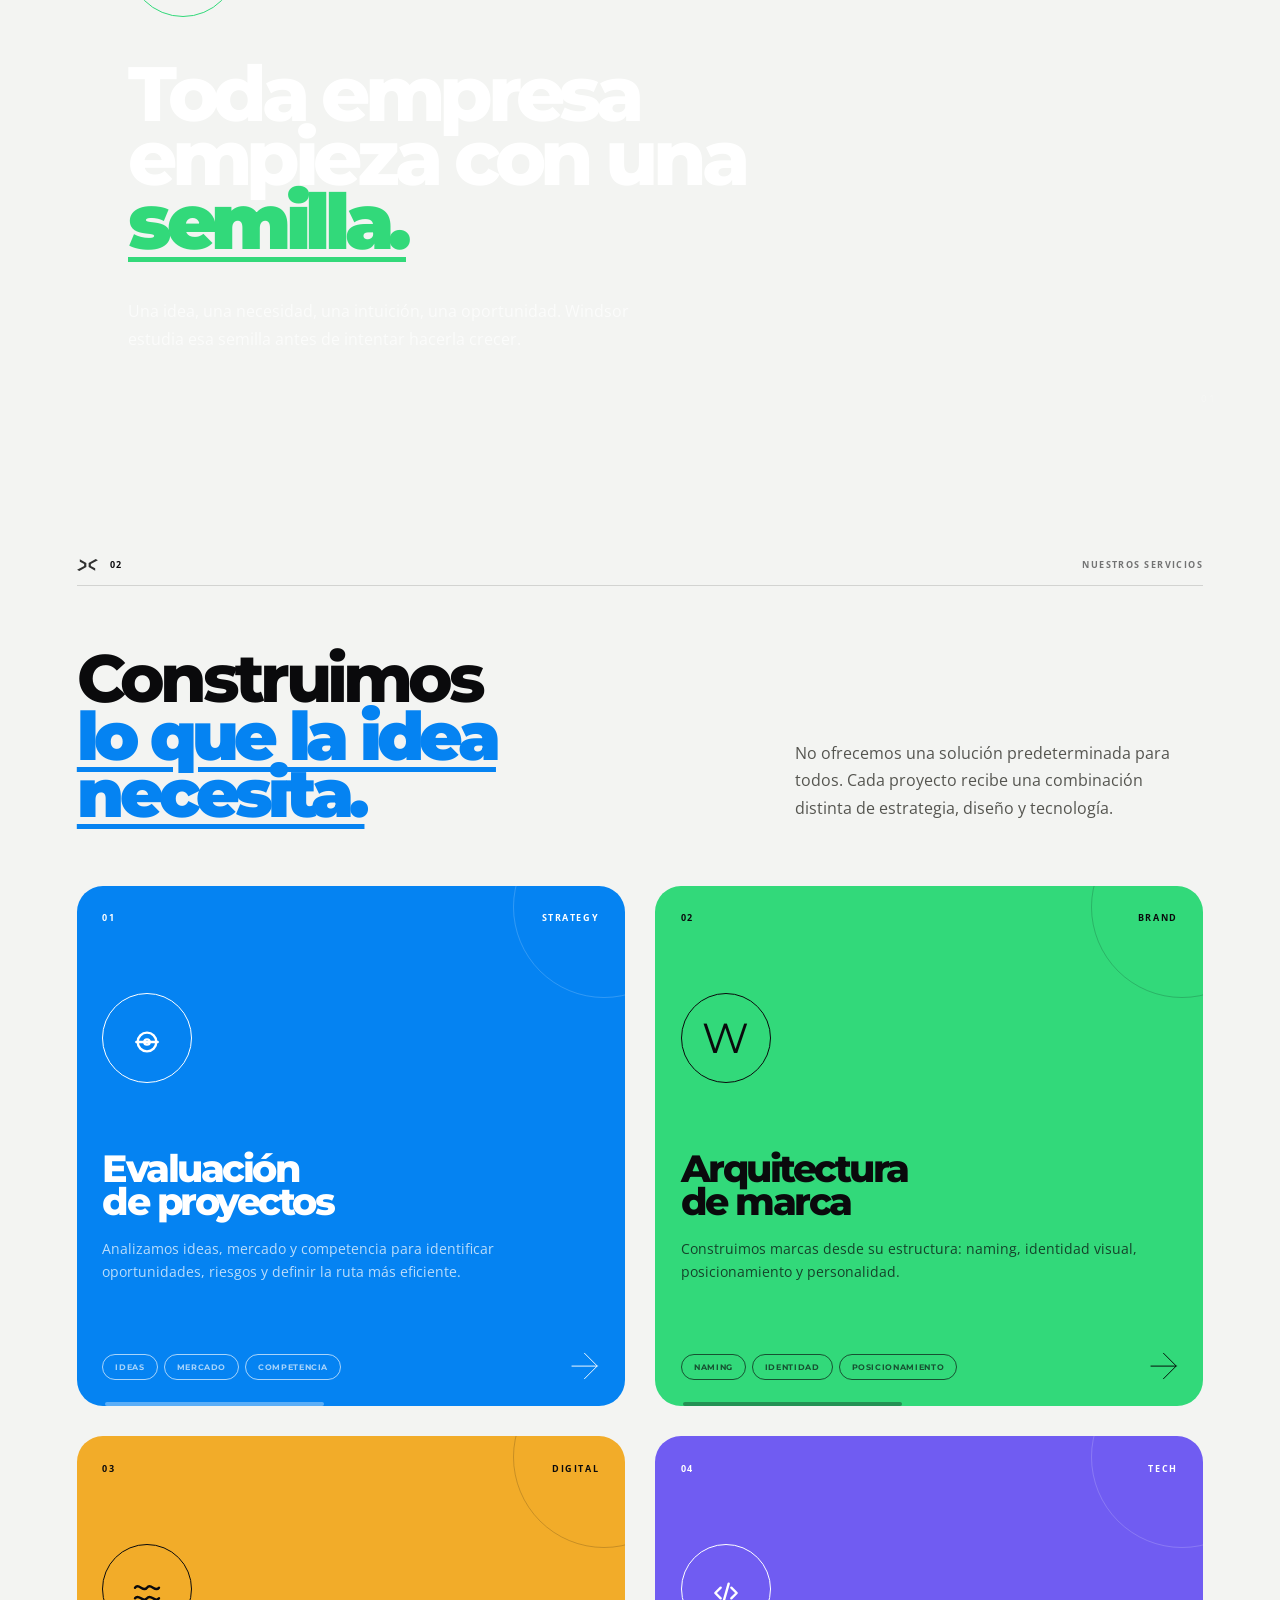
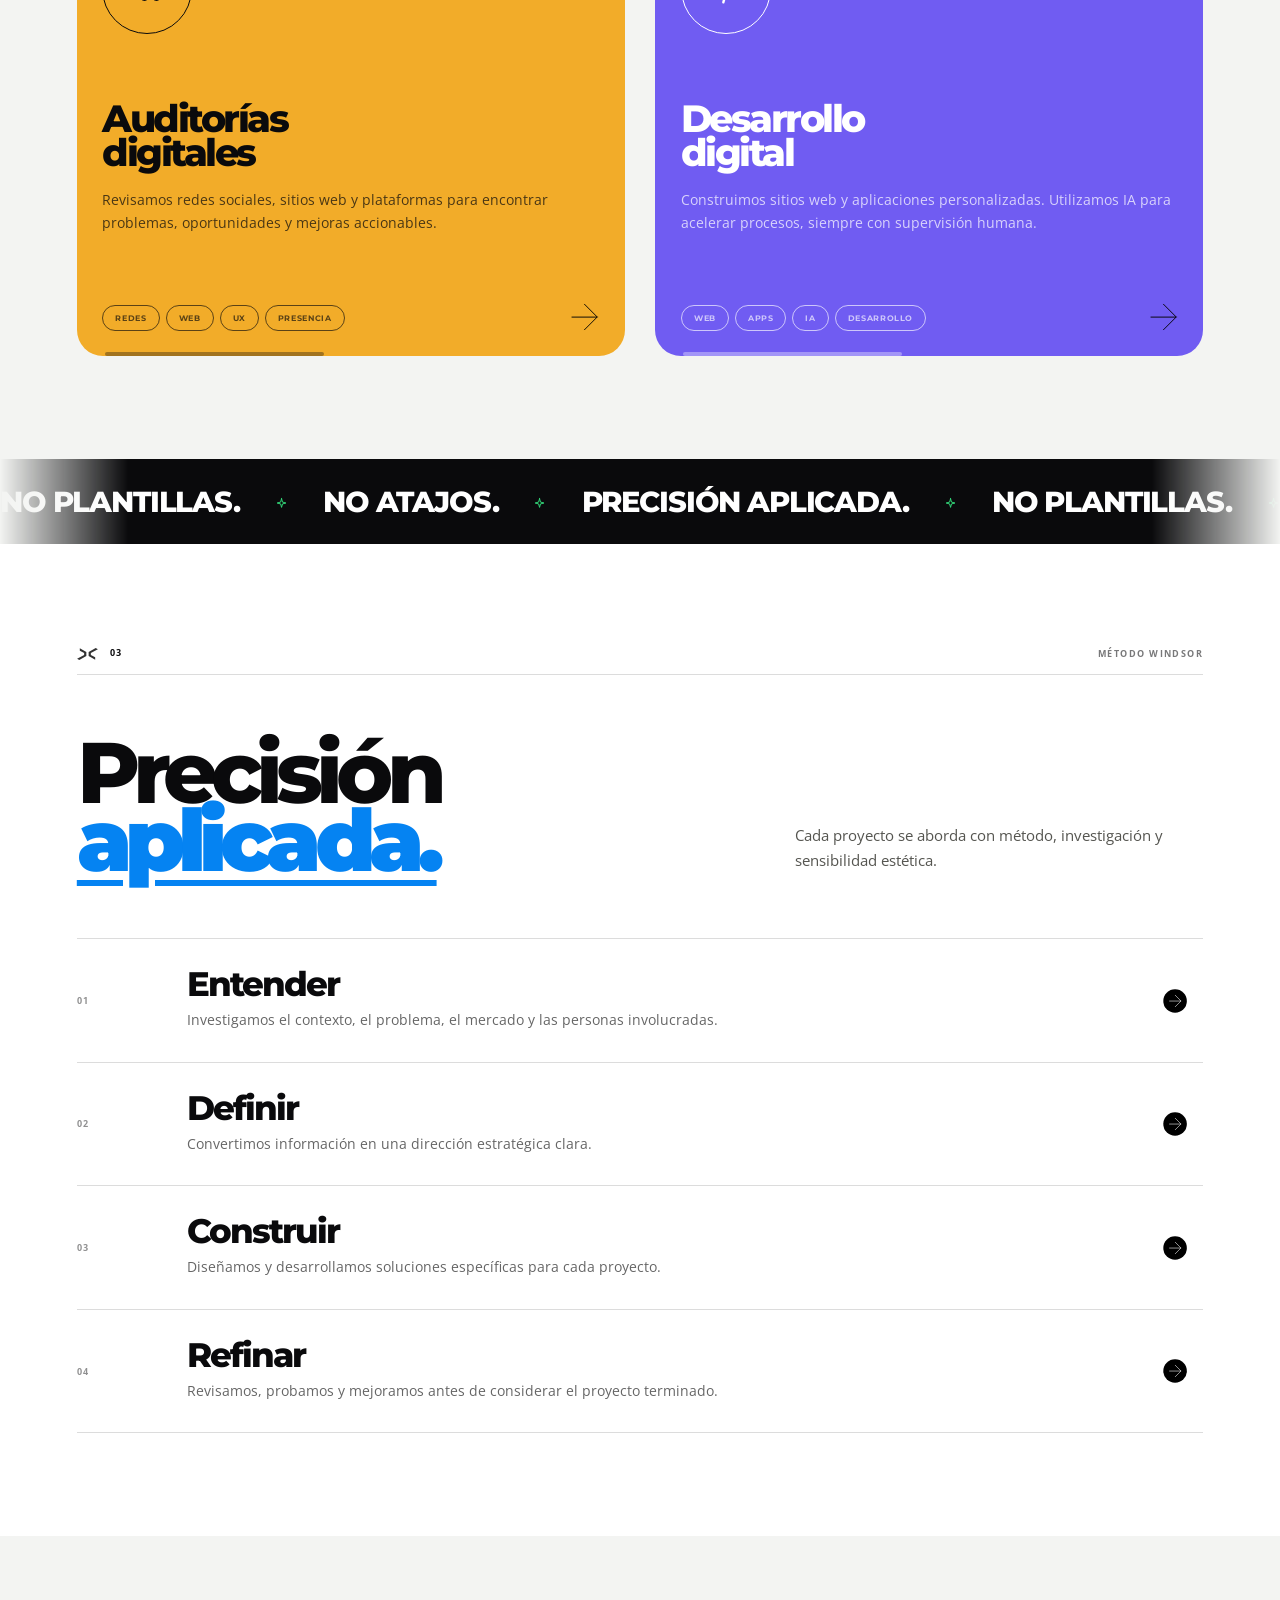
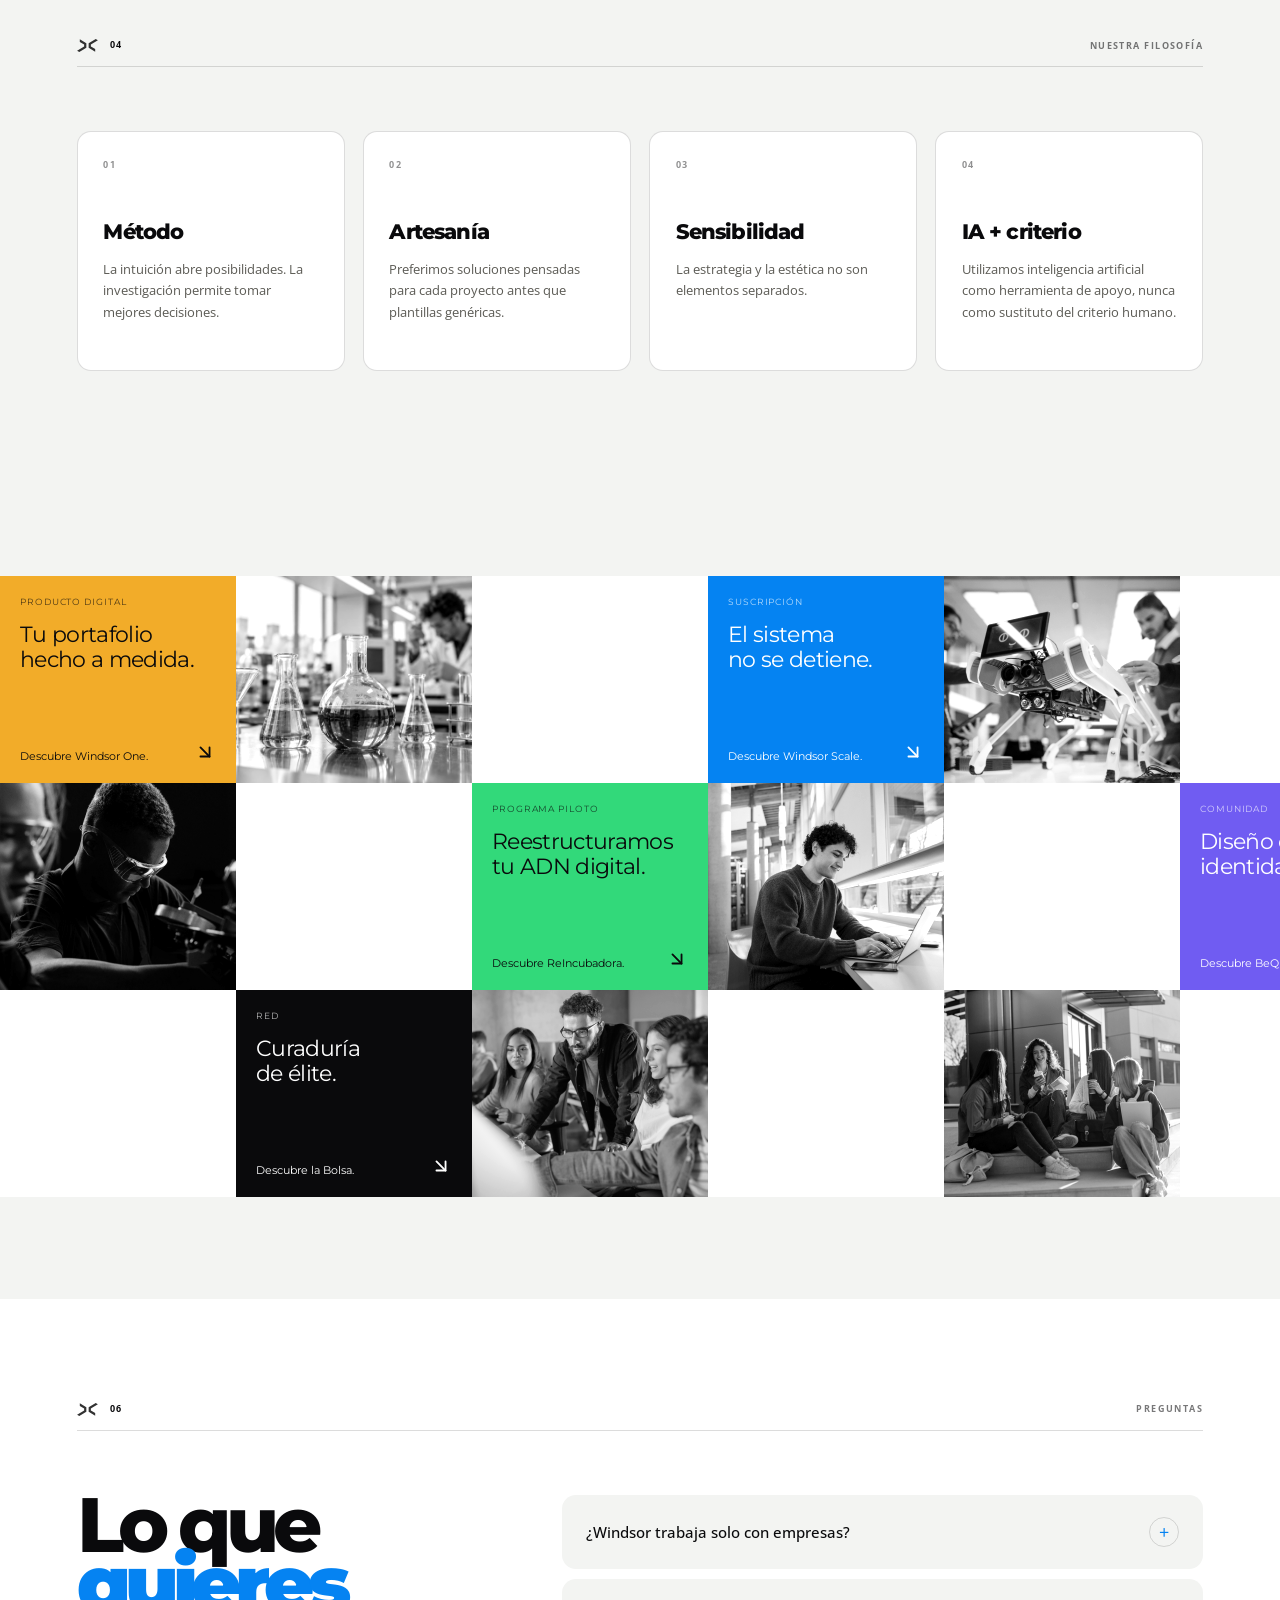
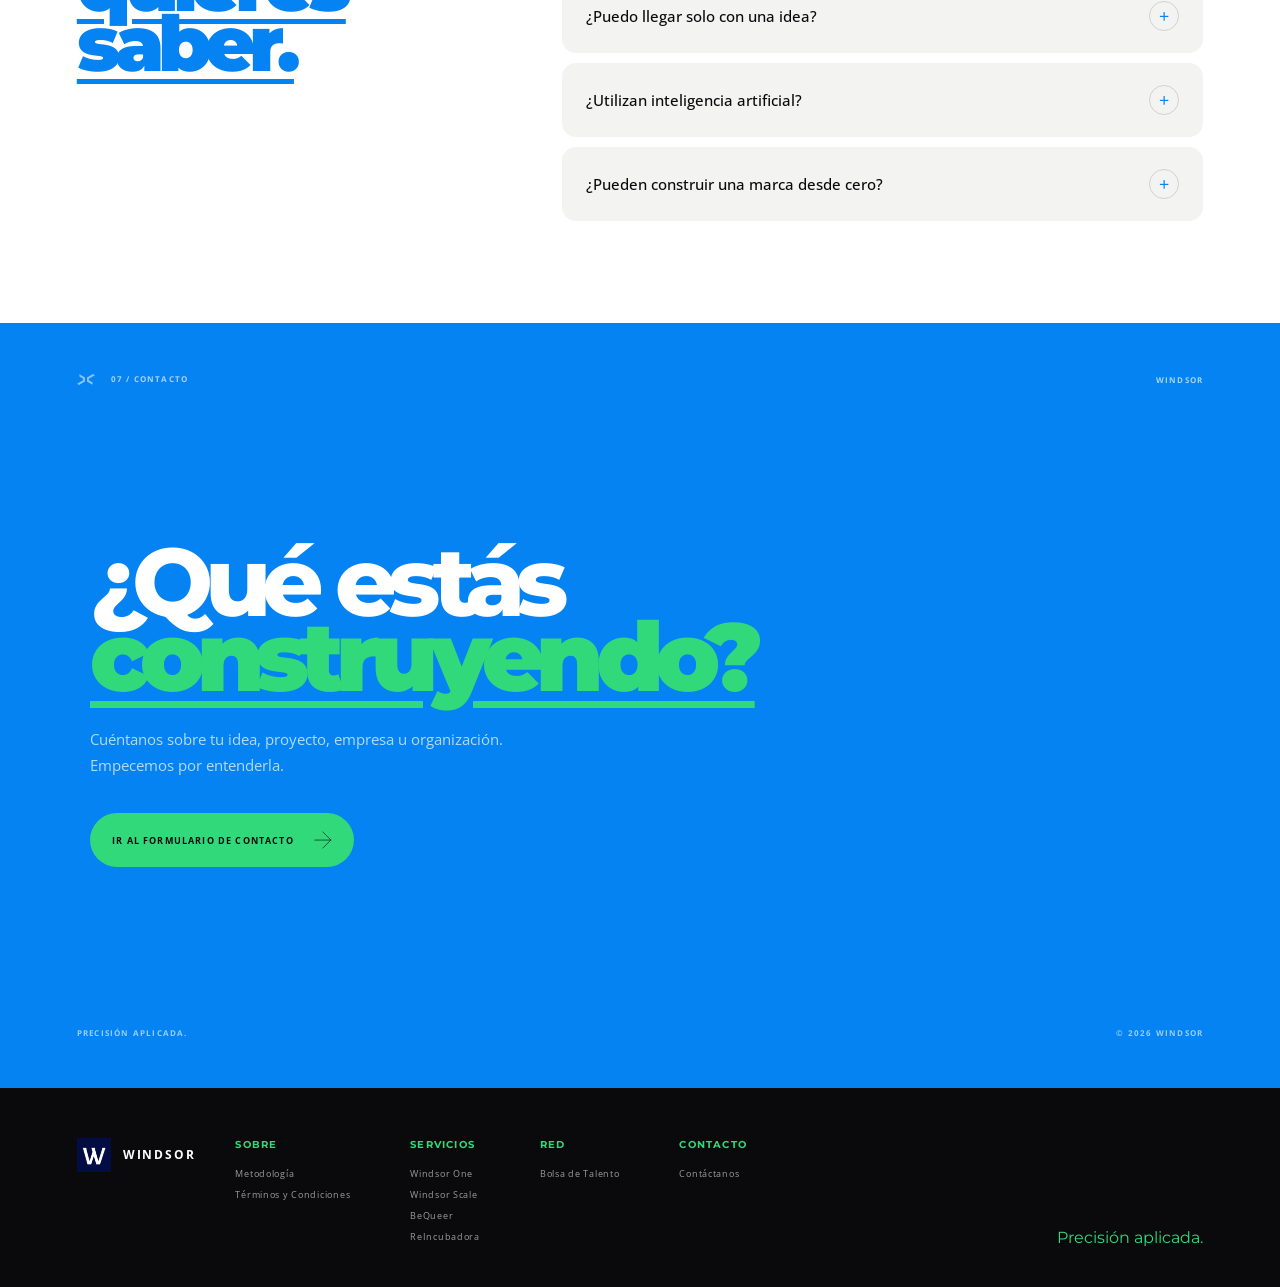
==== commit 64944693: "Refactor marquee rows for consistency" ====
--- a/index.html
+++ b/index.html
@@ -211,7 +211,7 @@
 <section class="marquee-section">
     
     <!-- FILA 1 (Hacia la izquierda) -->
-    <div class="marquee-row row-left">
+    <div class="marquee-row">
         <!-- BLOQUE 1 -->
         <a href="windsor-one.html" class="marquee-box text-box box-yellow">
             <div>
@@ -265,8 +265,8 @@
         <div class="marquee-box empty"></div>
     </div>
 
-    <!-- FILA 2 (Hacia la derecha) -->
-    <div class="marquee-row row-right">
+    <!-- FILA 2 (Hacia la izquierda) -->
+    <div class="marquee-row">
         <!-- BLOQUE 1 -->
         <div class="marquee-box image-box" style="background-image: url('assets/investigacion.png');"></div>
         <div class="marquee-box empty"></div>
@@ -321,7 +321,7 @@
     </div>
 
     <!-- FILA 3 (Hacia la izquierda) -->
-    <div class="marquee-row row-left">
+    <div class="marquee-row">
         <!-- BLOQUE 1 -->
         <div class="marquee-box empty"></div>
         <a href="bolsa-talento.html" class="marquee-box text-box box-black">
--- a/styles.css
+++ b/styles.css
@@ -9,7 +9,7 @@
     --cream: #f3f4f2;
     --white: #ffffff;
     
-    /* NUEVA PALETA DE ELEMENTOS (Botones/Acentos) */
+    /* PALETA DE MARCA */
     --blue: #0583F2;
     --blue-dark: #046bc7;
     --green: #32D97A;
@@ -40,7 +40,7 @@
 html { scroll-behavior: smooth; overflow-x: hidden; }
 body {
     background: var(--cream);
-    color: var(--black); /* TEXTO RESTAURADO */
+    color: var(--black);
     font-family: var(--body);
     overflow-x: hidden;
     min-width:320px;
@@ -57,7 +57,7 @@
 /* 2. PRELOADER */
 .preloader {
     position:fixed; inset:0; z-index:9999;
-    background:var(--black); color:var(--white); /* TEXTO RESTAURADO */
+    background:var(--black); color:var(--white);
     display:flex; flex-direction:column; align-items:center; justify-content:center;
     transition: opacity 0.7s ease, visibility 0.7s ease;
 }
@@ -113,7 +113,7 @@
     display:inline-flex; align-items:center; gap:15px; padding:13px 20px; background:var(--blue); border:1px solid var(--blue);
     border-radius:var(--radius-pill); font-size:9px; font-weight:700; letter-spacing:0.12em; text-transform:uppercase;
     transition: background 0.25s ease, color 0.25s ease, gap 0.25s ease, padding 0.25s ease;
-    color: var(--white); /* TEXTO RESTAURADO */
+    color: var(--white);
 }
 .header-button:hover { background:var(--green); color:var(--black); border-color:var(--green); gap:22px; padding-right: 24px; }
 .header-button:hover .icon-white { filter: brightness(0); }
@@ -125,7 +125,7 @@
 
 /* Mobile Menu */
 .mobile-menu {
-    position:fixed; inset:0; z-index:450; background:var(--black); color:var(--white); /* TEXTO RESTAURADO */
+    position:fixed; inset:0; z-index:450; background:var(--black); color:var(--white);
     opacity:0; visibility:hidden; pointer-events:none; transform:translateY(-20px); transition: opacity 0.35s ease, visibility 0.35s ease, transform 0.35s ease; overflow-y:auto;
 }
 .mobile-menu.active { opacity:1; visibility:visible; pointer-events:auto; transform:translateY(0); }
@@ -688,8 +688,102 @@
 .error-message.show { display: flex; }
 .error-message svg { width: 20px; height: 20px; stroke: currentColor; stroke-width: 2; fill: none; flex-shrink: 0; }
 
-/* --- RESPONSIVE EXTRA --- */
-@media (max-width: 900px) {
+/* 13. MARQUEE DE TARJETAS MULTIFILA (ESTILO KEYINSTITUTE) */
+.marquee-section {
+    background: var(--cream);
+    padding: var(--space-section) 0;
+    overflow: hidden;
+    display: flex;
+    flex-direction: column;
+    gap: 0;
+}
+
+.marquee-row {
+    display: flex;
+    width: max-content;
+    gap: 0;
+    animation: scrollLeft 60s linear infinite; /* Todas las filas giran a la izquierda */
+}
+
+@keyframes scrollLeft {
+    0% { transform: translateX(0); }
+    100% { transform: translateX(-50%); }
+}
+
+.marquee-box {
+    width: 236px;
+    height: 207px;
+    flex: 0 0 236px;
+    padding: 20px; 
+    display: flex;
+    flex-direction: column;
+    justify-content: space-between;
+    text-decoration: none;
+    position: relative;
+    box-sizing: border-box;
+}
+
+.marquee-box.empty {
+    background: var(--white);
+}
+
+.marquee-box.image-box {
+    background-size: cover;
+    background-position: center;
+    filter: grayscale(100%) contrast(1.1);
+}
+
+.marquee-box .box-category {
+    font-family: var(--sans);
+    font-size: 9px;
+    font-weight: 400; /* Texto normal */
+    letter-spacing: 0.1em;
+    text-transform: uppercase;
+    margin-bottom: 15px;
+    opacity: 0.7;
+}
+
+.marquee-box h3 {
+    font-family: var(--sans);
+    font-size: 22px;
+    font-weight: 400; /* Texto normal */
+    line-height: 1.15;
+    letter-spacing: -0.03em;
+    margin-bottom: auto;
+}
+
+.marquee-box .box-bottom {
+    display: flex;
+    justify-content: space-between;
+    align-items: flex-end;
+    margin-top: 15px;
+}
+
+.marquee-box .box-link-text {
+    font-family: var(--sans);
+    font-size: 11px;
+    font-weight: 400; /* Texto normal */
+}
+
+.marquee-box .arrow-svg {
+    width: 22px;
+    height: 22px;
+    transform: rotate(45deg);
+    transition: transform 0.3s cubic-bezier(0.2, 0.8, 0.2, 1);
+}
+
+.marquee-box:hover .arrow-svg {
+    transform: rotate(0deg);
+}
+
+.box-yellow { background: var(--yellow); color: var(--black); }
+.box-blue { background: var(--blue); color: var(--white); }
+.box-green { background: var(--green); color: var(--black); }
+.box-purple { background: var(--purple); color: var(--white); }
+.box-black { background: var(--black); color: var(--white); }
+
+/* Responsive (achicamos un poco en tablets y celus) */
+@media (max-width: 800px) {
     .scale-grid { grid-template-columns: 1fr; }
     .ecosystem-grid { grid-template-columns: 1fr; gap: 20px; }
     .ecosystem-card { padding: 30px; }
@@ -698,128 +792,24 @@
     .contact-grid { grid-template-columns: 1fr; gap: 40px; }
     .contact-info { position: static; padding: 35px; }
     .form-row { grid-template-columns: 1fr; }
-}
-/* =========================================================
-   12. MARQUEE DE TARJETAS MULTIFILA (ESTILO KEYINSTITUTE)
-========================================================= */
-.marquee-section {
-    background: var(--cream);
-    padding: var(--space-section) 0;
-    overflow: hidden;
-    display: flex;
-    flex-direction: column;
-    gap: 20px;
-}
-
-.marquee-row {
-    display: flex;
-    width: max-content;
-    gap: 20px;
-}
-
-/* Animaciones de las filas */
-.marquee-row.row-left {
-    animation: scrollLeft 60s linear infinite;
-}
-.marquee-row.row-right {
-    animation: scrollRight 60s linear infinite;
-}
-
-@keyframes scrollLeft {
-    0% { transform: translateX(0); }
-    100% { transform: translateX(-50%); }
-}
-@keyframes scrollRight {
-    0% { transform: translateX(-50%); }
-    100% { transform: translateX(0); }
-}
-
-/* Estilos de los cuadros */
-.marquee-box {
-    width: 300px;
-    height: 300px;
-    flex: 0 0 300px;
-    padding: 30px;
-    display: flex;
-    flex-direction: column;
-    justify-content: space-between;
-    text-decoration: none;
-    position: relative;
-}
-
-/* Cuadro Vacío (Blanco) */
-.marquee-box.empty {
-    background: var(--white);
-}
-
-/* Cuadro de Imagen */
-.marquee-box.image-box {
-    background-size: cover;
-    background-position: center;
-    filter: grayscale(100%) contrast(1.1);
-}
-
-/* Cuadro de Texto */
-.marquee-box.text-box {
-    transition: background 0.3s ease;
-}
-
-.marquee-box .box-category {
-    font-family: var(--sans);
-    font-size: 10px;
-    font-weight: 700;
-    letter-spacing: 0.1em;
-    text-transform: uppercase;
-    margin-bottom: 15px;
-    opacity: 0.7;
-}
-
-.marquee-box h3 {
-    font-family: var(--sans);
-    font-size: 26px;
-    font-weight: 800;
-    line-height: 1.1;
-    letter-spacing: -0.03em;
-    margin-bottom: auto; /* Empuja el contenido hacia arriba */
-}
-
-.marquee-box .box-bottom {
-    display: flex;
-    justify-content: space-between;
-    align-items: flex-end;
-    margin-top: 20px;
-}
-
-.marquee-box .box-link-text {
-    font-family: var(--sans);
-    font-size: 12px;
-    font-weight: 600;
-}
-
-/* La flecha (SVG nativo) */
-.marquee-box .arrow-svg {
-    width: 24px;
-    height: 24px;
-    transform: rotate(45deg); /* Apunta a la esquina */
-    transition: transform 0.3s cubic-bezier(0.2, 0.8, 0.2, 1);
-}
-
-/* Al hacer hover, SOLO la flecha rota y se endereza */
-.marquee-box:hover .arrow-svg {
-    transform: rotate(0deg); /* Apunta a la derecha */
-}
-
-/* Colores de los cuadros */
-.box-yellow { background: var(--yellow); color: var(--text-light); }
-.box-blue { background: var(--blue); color: var(--text-dark); }
-.box-green { background: var(--green); color: var(--black); }
-.box-purple { background: var(--purple); color: var(--text-dark); }
-.box-black { background: var(--black); color: var(--text-dark); }
-
-/* Responsive */
-@media (max-width: 800px) {
-    .marquee-box { width: 220px; height: 220px; flex: 0 0 220px; padding: 20px; }
-    .marquee-box h3 { font-size: 20px; }
-    .marquee-box .box-category { font-size: 8px; }
+    
+    .marquee-box { 
+        width: 200px; 
+        height: 175px; 
+        flex: 0 0 200px; 
+        padding: 16px; 
+    }
+    .marquee-box h3 { font-size: 18px; }
     .marquee-box .box-link-text { font-size: 10px; }
 }
+
+@media (max-width: 520px) {
+    .marquee-box { 
+        width: 160px; 
+        height: 140px; 
+        flex: 0 0 160px; 
+        padding: 12px; 
+    }
+    .marquee-box h3 { font-size: 15px; }
+    .marquee-box .box-link-text { font-size: 9px; }
+}
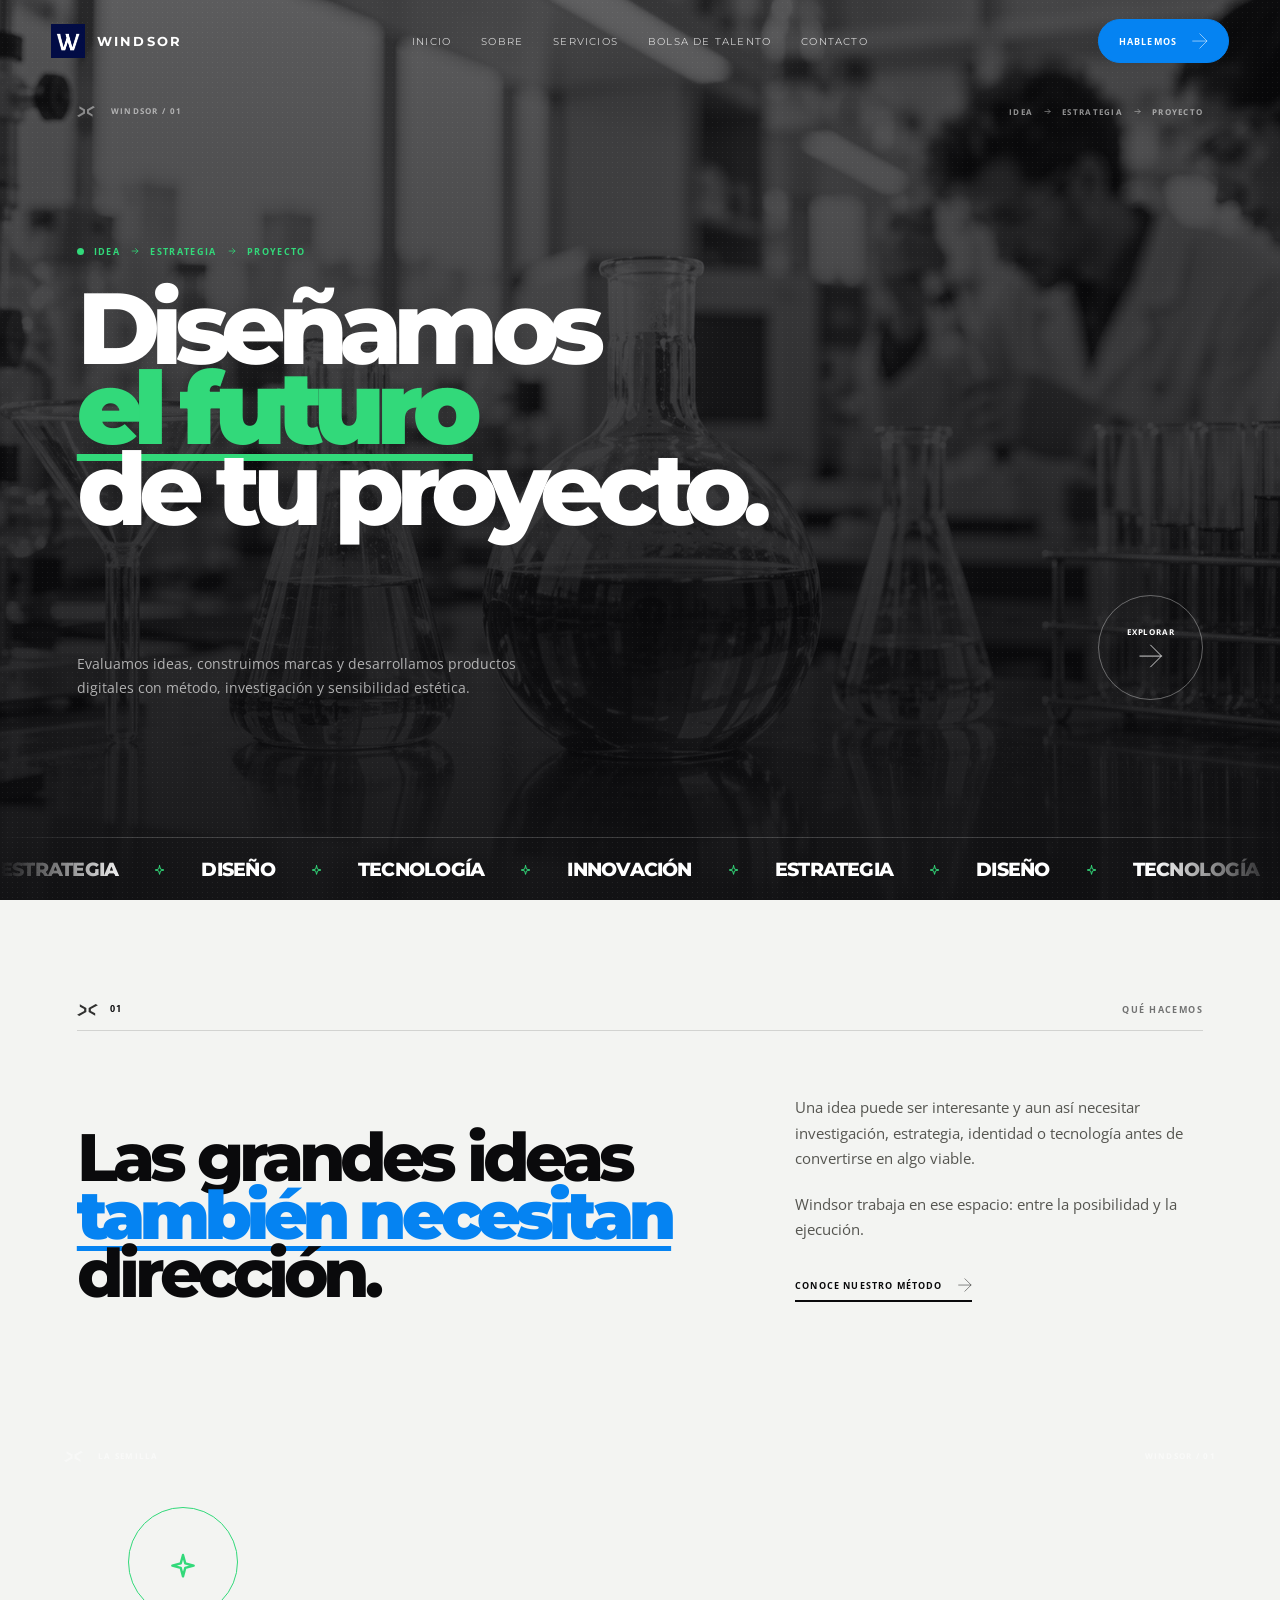
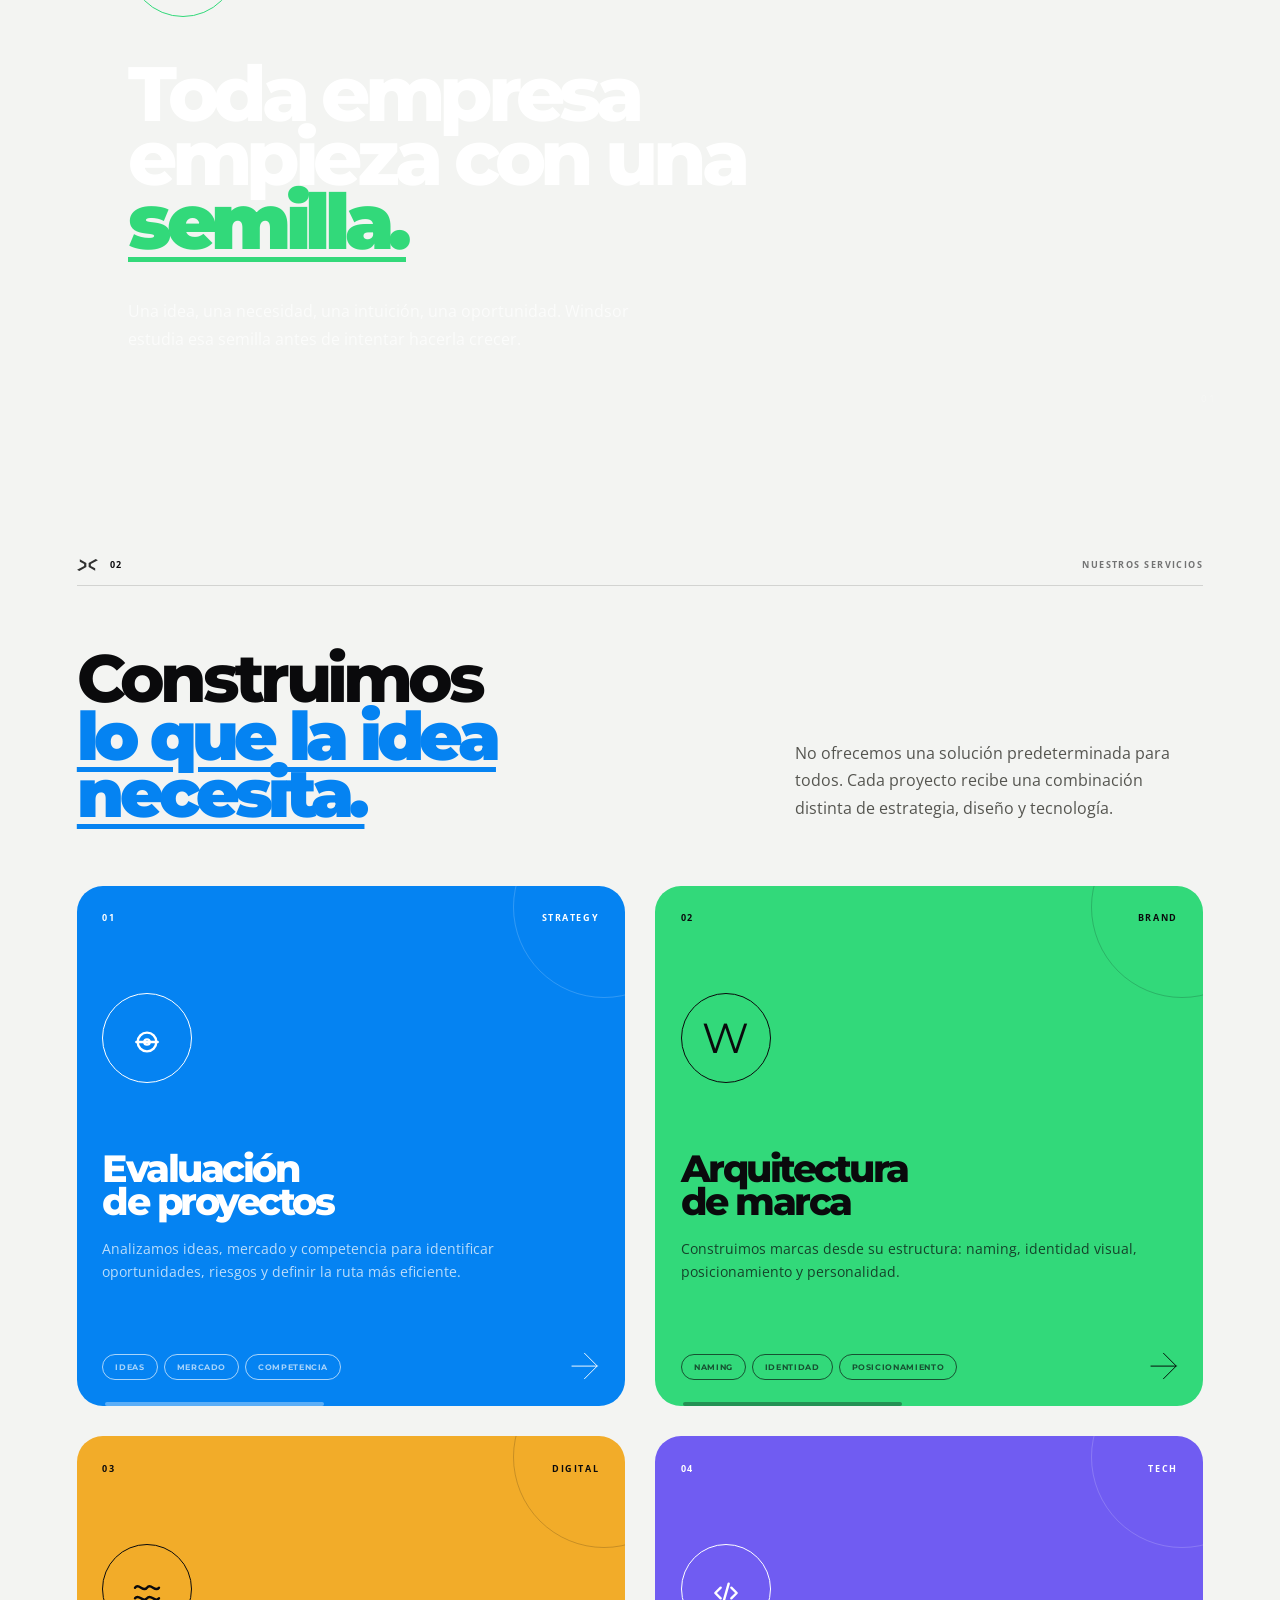
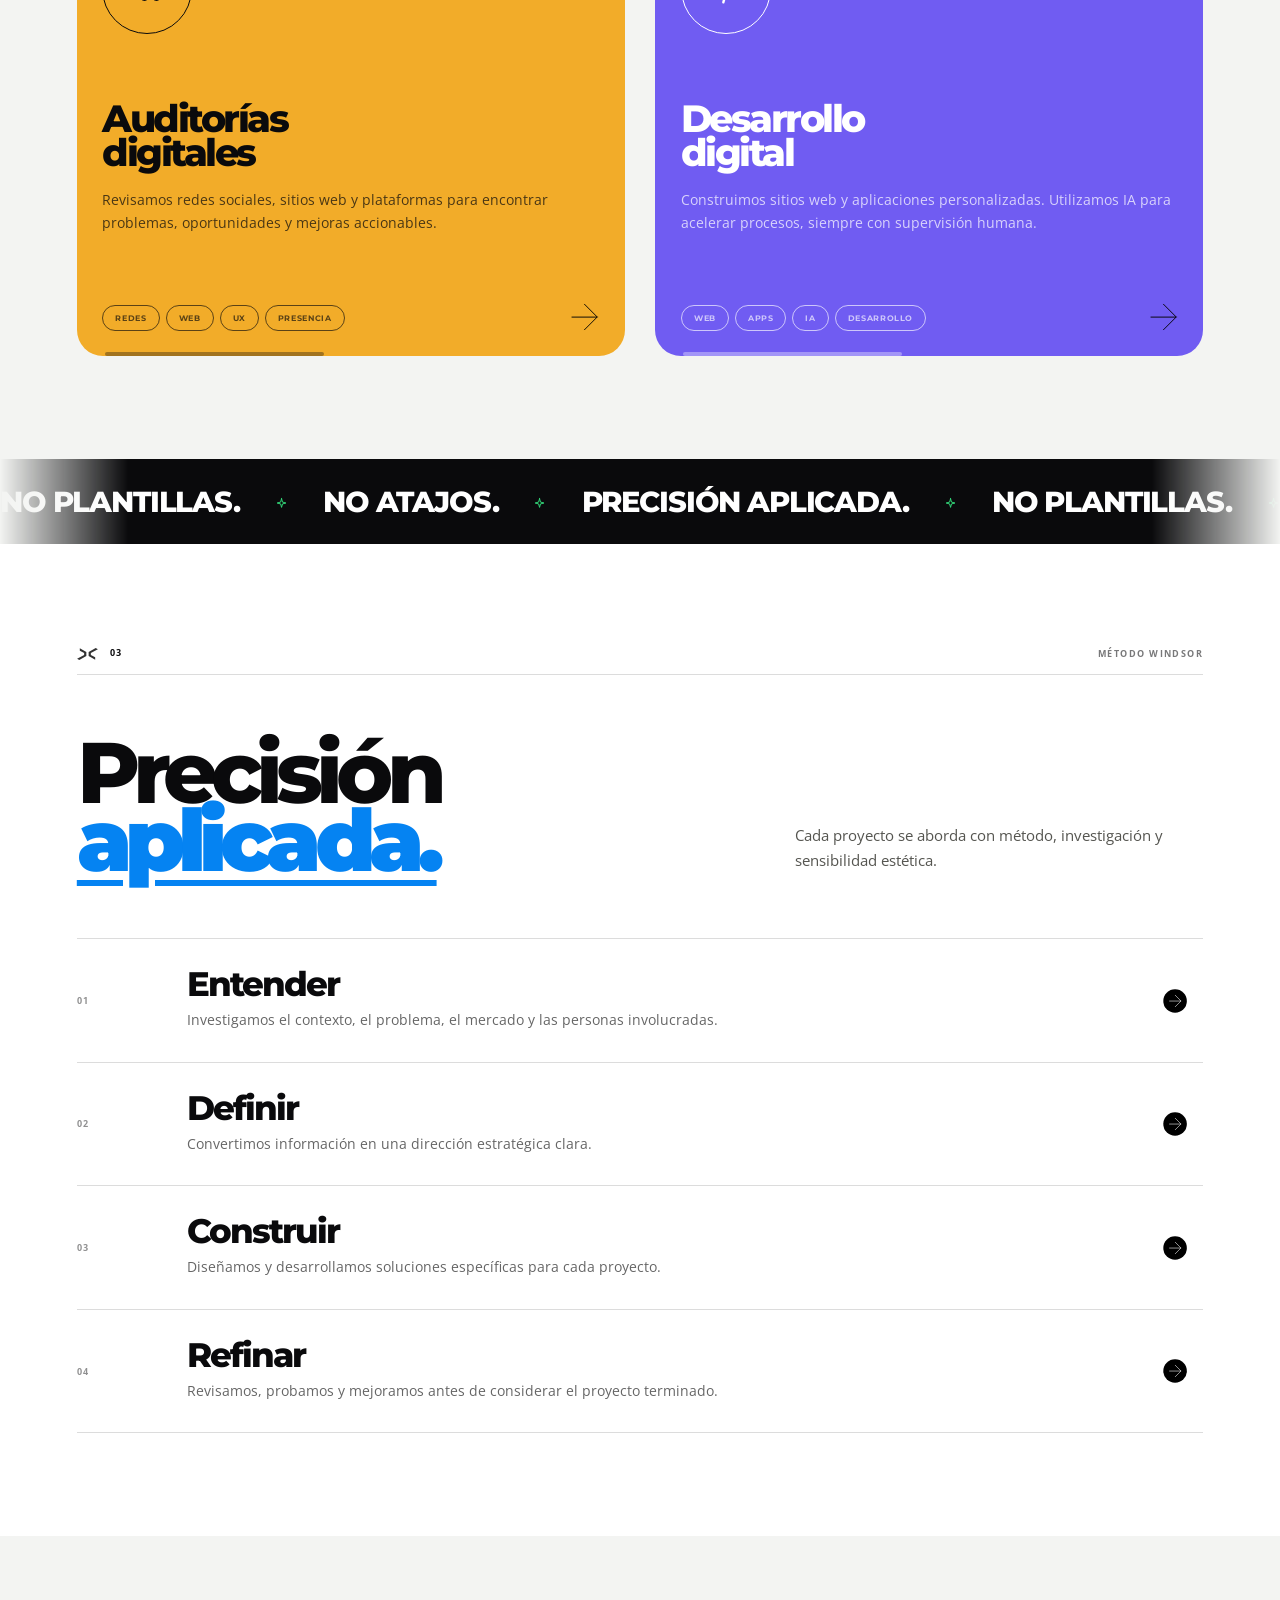
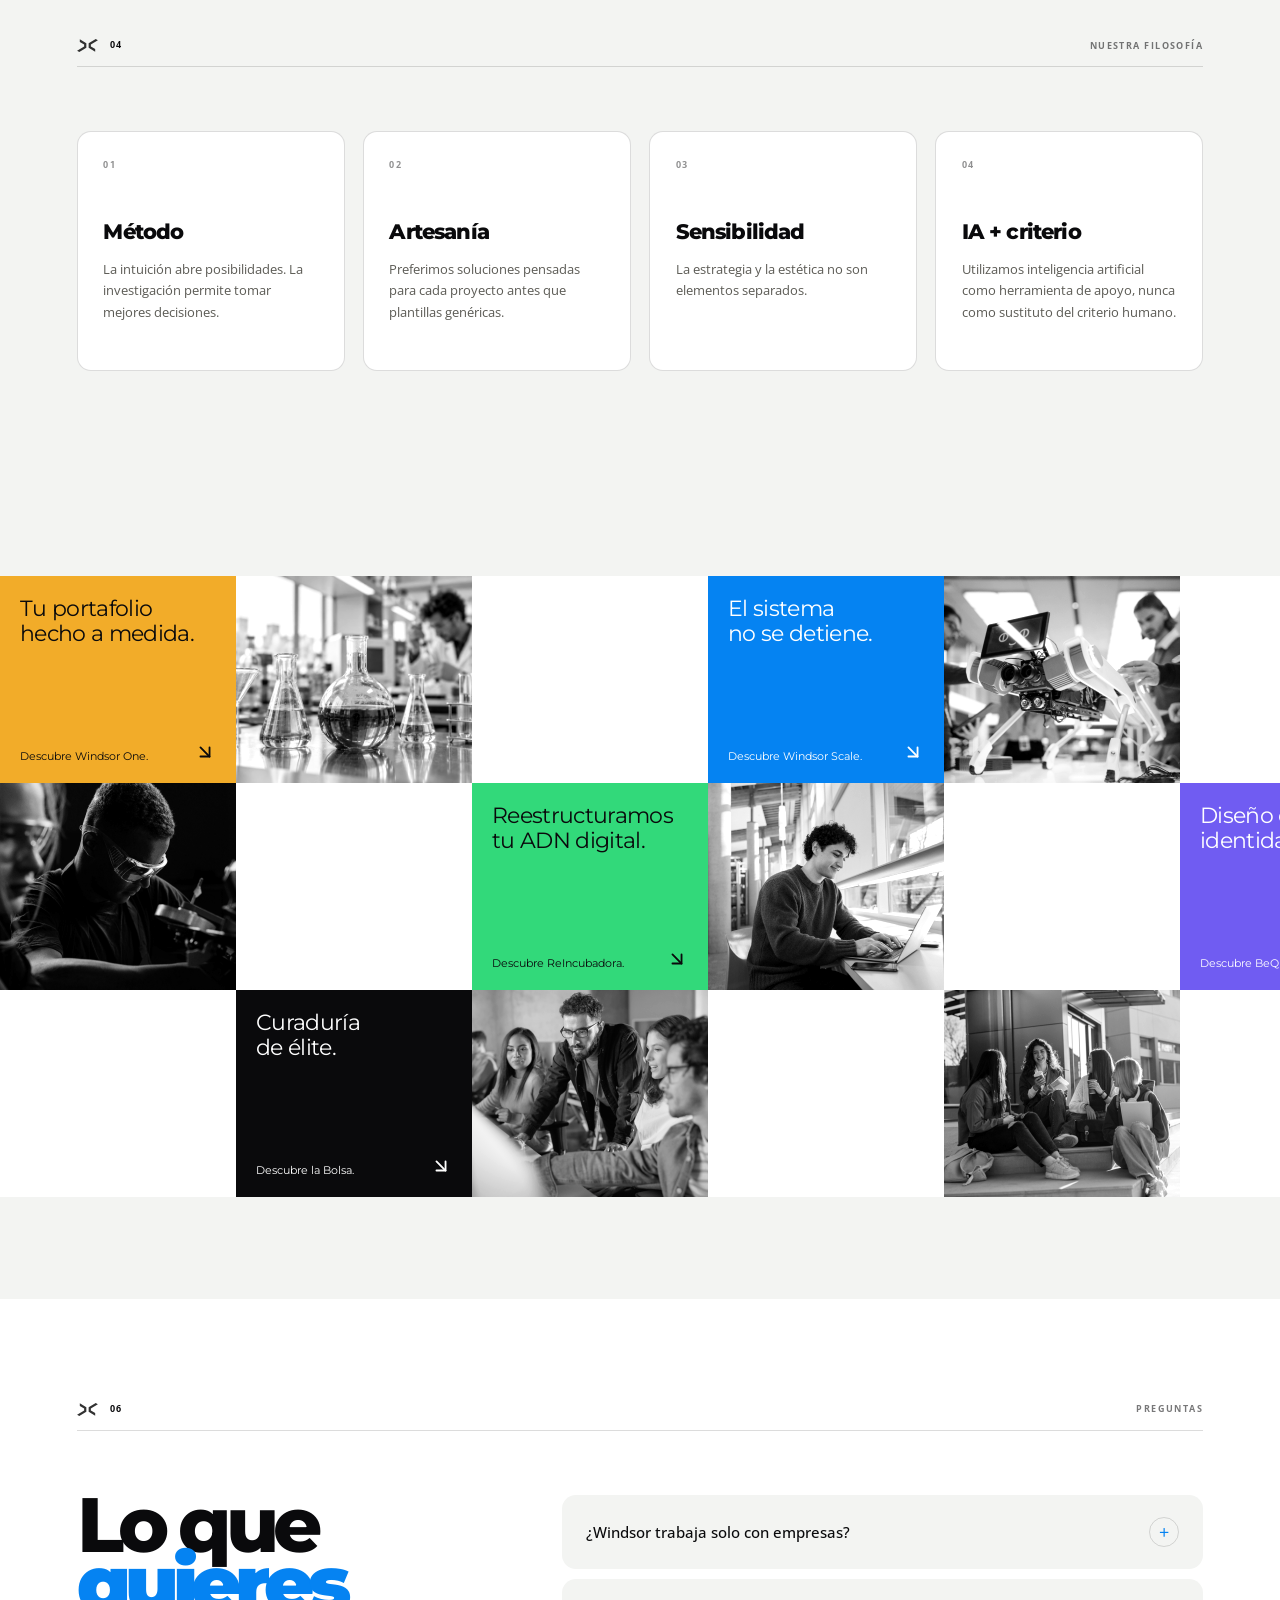
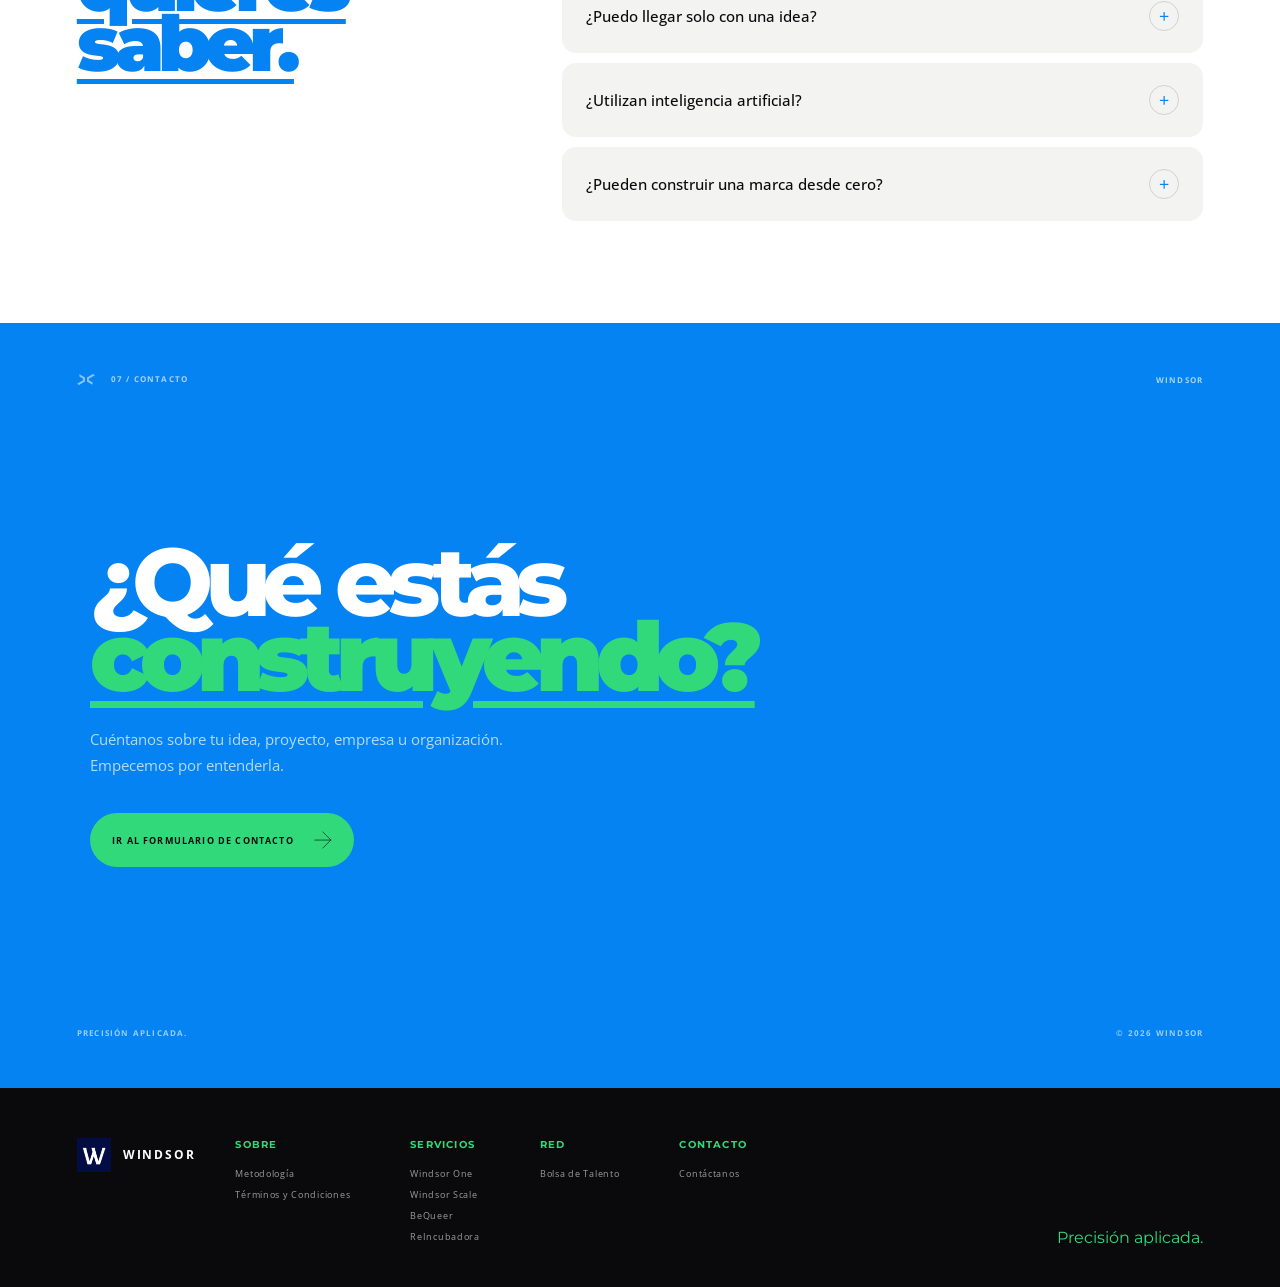
==== commit b1008282: "Remove unnecessary div wrappers from marquee items" ====
--- a/index.html
+++ b/index.html
@@ -214,10 +214,7 @@
     <div class="marquee-row">
         <!-- BLOQUE 1 -->
         <a href="windsor-one.html" class="marquee-box text-box box-yellow">
-            <div>
-                <div class="box-category">Producto Digital</div>
-                <h3>Tu portafolio<br>hecho a medida.</h3>
-            </div>
+            <h3>Tu portafolio<br>hecho a medida.</h3>
             <div class="box-bottom">
                 <span class="box-link-text">Descubre Windsor One.</span>
                 <svg class="arrow-svg" viewBox="0 0 24 24" fill="none" stroke="currentColor" stroke-width="2" stroke-linecap="round" stroke-linejoin="round"><line x1="5" y1="12" x2="19" y2="12"></line><polyline points="12 5 19 12 12 19"></polyline></svg>
@@ -226,10 +223,7 @@
         <div class="marquee-box image-box" style="background-image: url('assets/laboratorio.png');"></div>
         <div class="marquee-box empty"></div>
         <a href="windsor-scale.html" class="marquee-box text-box box-blue">
-            <div>
-                <div class="box-category">Suscripción</div>
-                <h3>El sistema<br>no se detiene.</h3>
-            </div>
+            <h3>El sistema<br>no se detiene.</h3>
             <div class="box-bottom">
                 <span class="box-link-text">Descubre Windsor Scale.</span>
                 <svg class="arrow-svg" viewBox="0 0 24 24" fill="none" stroke="currentColor" stroke-width="2" stroke-linecap="round" stroke-linejoin="round"><line x1="5" y1="12" x2="19" y2="12"></line><polyline points="12 5 19 12 12 19"></polyline></svg>
@@ -240,10 +234,7 @@
         
         <!-- BLOQUE 2 (Duplicado para loop) -->
         <a href="windsor-one.html" class="marquee-box text-box box-yellow">
-            <div>
-                <div class="box-category">Producto Digital</div>
-                <h3>Tu portafolio<br>hecho a medida.</h3>
-            </div>
+            <h3>Tu portafolio<br>hecho a medida.</h3>
             <div class="box-bottom">
                 <span class="box-link-text">Descubre Windsor One.</span>
                 <svg class="arrow-svg" viewBox="0 0 24 24" fill="none" stroke="currentColor" stroke-width="2" stroke-linecap="round" stroke-linejoin="round"><line x1="5" y1="12" x2="19" y2="12"></line><polyline points="12 5 19 12 12 19"></polyline></svg>
@@ -252,10 +243,7 @@
         <div class="marquee-box image-box" style="background-image: url('assets/laboratorio.png');"></div>
         <div class="marquee-box empty"></div>
         <a href="windsor-scale.html" class="marquee-box text-box box-blue">
-            <div>
-                <div class="box-category">Suscripción</div>
-                <h3>El sistema<br>no se detiene.</h3>
-            </div>
+            <h3>El sistema<br>no se detiene.</h3>
             <div class="box-bottom">
                 <span class="box-link-text">Descubre Windsor Scale.</span>
                 <svg class="arrow-svg" viewBox="0 0 24 24" fill="none" stroke="currentColor" stroke-width="2" stroke-linecap="round" stroke-linejoin="round"><line x1="5" y1="12" x2="19" y2="12"></line><polyline points="12 5 19 12 12 19"></polyline></svg>
@@ -271,10 +259,7 @@
         <div class="marquee-box image-box" style="background-image: url('assets/investigacion.png');"></div>
         <div class="marquee-box empty"></div>
         <a href="reincubadora.html" class="marquee-box text-box box-green">
-            <div>
-                <div class="box-category">Programa Piloto</div>
-                <h3>Reestructuramos<br>tu ADN digital.</h3>
-            </div>
+            <h3>Reestructuramos<br>tu ADN digital.</h3>
             <div class="box-bottom">
                 <span class="box-link-text">Descubre ReIncubadora.</span>
                 <svg class="arrow-svg" viewBox="0 0 24 24" fill="none" stroke="currentColor" stroke-width="2" stroke-linecap="round" stroke-linejoin="round"><line x1="5" y1="12" x2="19" y2="12"></line><polyline points="12 5 19 12 12 19"></polyline></svg>
@@ -283,10 +268,7 @@
         <div class="marquee-box image-box" style="background-image: url('assets/feliz.png');"></div>
         <div class="marquee-box empty"></div>
         <a href="BeQueer.html" class="marquee-box text-box box-purple">
-            <div>
-                <div class="box-category">Comunidad</div>
-                <h3>Diseño con<br>identidad.</h3>
-            </div>
+            <h3>Diseño con<br>identidad.</h3>
             <div class="box-bottom">
                 <span class="box-link-text">Descubre BeQueer.</span>
                 <svg class="arrow-svg" viewBox="0 0 24 24" fill="none" stroke="currentColor" stroke-width="2" stroke-linecap="round" stroke-linejoin="round"><line x1="5" y1="12" x2="19" y2="12"></line><polyline points="12 5 19 12 12 19"></polyline></svg>
@@ -297,10 +279,7 @@
         <div class="marquee-box image-box" style="background-image: url('assets/investigacion.png');"></div>
         <div class="marquee-box empty"></div>
         <a href="reincubadora.html" class="marquee-box text-box box-green">
-            <div>
-                <div class="box-category">Programa Piloto</div>
-                <h3>Reestructuramos<br>tu ADN digital.</h3>
-            </div>
+            <h3>Reestructuramos<br>tu ADN digital.</h3>
             <div class="box-bottom">
                 <span class="box-link-text">Descubre ReIncubadora.</span>
                 <svg class="arrow-svg" viewBox="0 0 24 24" fill="none" stroke="currentColor" stroke-width="2" stroke-linecap="round" stroke-linejoin="round"><line x1="5" y1="12" x2="19" y2="12"></line><polyline points="12 5 19 12 12 19"></polyline></svg>
@@ -309,10 +288,7 @@
         <div class="marquee-box image-box" style="background-image: url('assets/feliz.png');"></div>
         <div class="marquee-box empty"></div>
         <a href="BeQueer.html" class="marquee-box text-box box-purple">
-            <div>
-                <div class="box-category">Comunidad</div>
-                <h3>Diseño con<br>identidad.</h3>
-            </div>
+            <h3>Diseño con<br>identidad.</h3>
             <div class="box-bottom">
                 <span class="box-link-text">Descubre BeQueer.</span>
                 <svg class="arrow-svg" viewBox="0 0 24 24" fill="none" stroke="currentColor" stroke-width="2" stroke-linecap="round" stroke-linejoin="round"><line x1="5" y1="12" x2="19" y2="12"></line><polyline points="12 5 19 12 12 19"></polyline></svg>
@@ -325,10 +301,7 @@
         <!-- BLOQUE 1 -->
         <div class="marquee-box empty"></div>
         <a href="bolsa-talento.html" class="marquee-box text-box box-black">
-            <div>
-                <div class="box-category">Red</div>
-                <h3>Curaduría<br>de élite.</h3>
-            </div>
+            <h3>Curaduría<br>de élite.</h3>
             <div class="box-bottom">
                 <span class="box-link-text">Descubre la Bolsa.</span>
                 <svg class="arrow-svg" viewBox="0 0 24 24" fill="none" stroke="currentColor" stroke-width="2" stroke-linecap="round" stroke-linejoin="round"><line x1="5" y1="12" x2="19" y2="12"></line><polyline points="12 5 19 12 12 19"></polyline></svg>
@@ -342,10 +315,7 @@
         <!-- BLOQUE 2 (Duplicado para loop) -->
         <div class="marquee-box empty"></div>
         <a href="bolsa-talento.html" class="marquee-box text-box box-black">
-            <div>
-                <div class="box-category">Red</div>
-                <h3>Curaduría<br>de élite.</h3>
-            </div>
+            <h3>Curaduría<br>de élite.</h3>
             <div class="box-bottom">
                 <span class="box-link-text">Descubre la Bolsa.</span>
                 <svg class="arrow-svg" viewBox="0 0 24 24" fill="none" stroke="currentColor" stroke-width="2" stroke-linecap="round" stroke-linejoin="round"><line x1="5" y1="12" x2="19" y2="12"></line><polyline points="12 5 19 12 12 19"></polyline></svg>
--- a/styles.css
+++ b/styles.css
@@ -702,7 +702,7 @@
     display: flex;
     width: max-content;
     gap: 0;
-    animation: scrollLeft 60s linear infinite; /* Todas las filas giran a la izquierda */
+    animation: scrollLeft 60s linear infinite;
 }
 
 @keyframes scrollLeft {
@@ -733,16 +733,6 @@
     filter: grayscale(100%) contrast(1.1);
 }
 
-.marquee-box .box-category {
-    font-family: var(--sans);
-    font-size: 9px;
-    font-weight: 400; /* Texto normal */
-    letter-spacing: 0.1em;
-    text-transform: uppercase;
-    margin-bottom: 15px;
-    opacity: 0.7;
-}
-
 .marquee-box h3 {
     font-family: var(--sans);
     font-size: 22px;
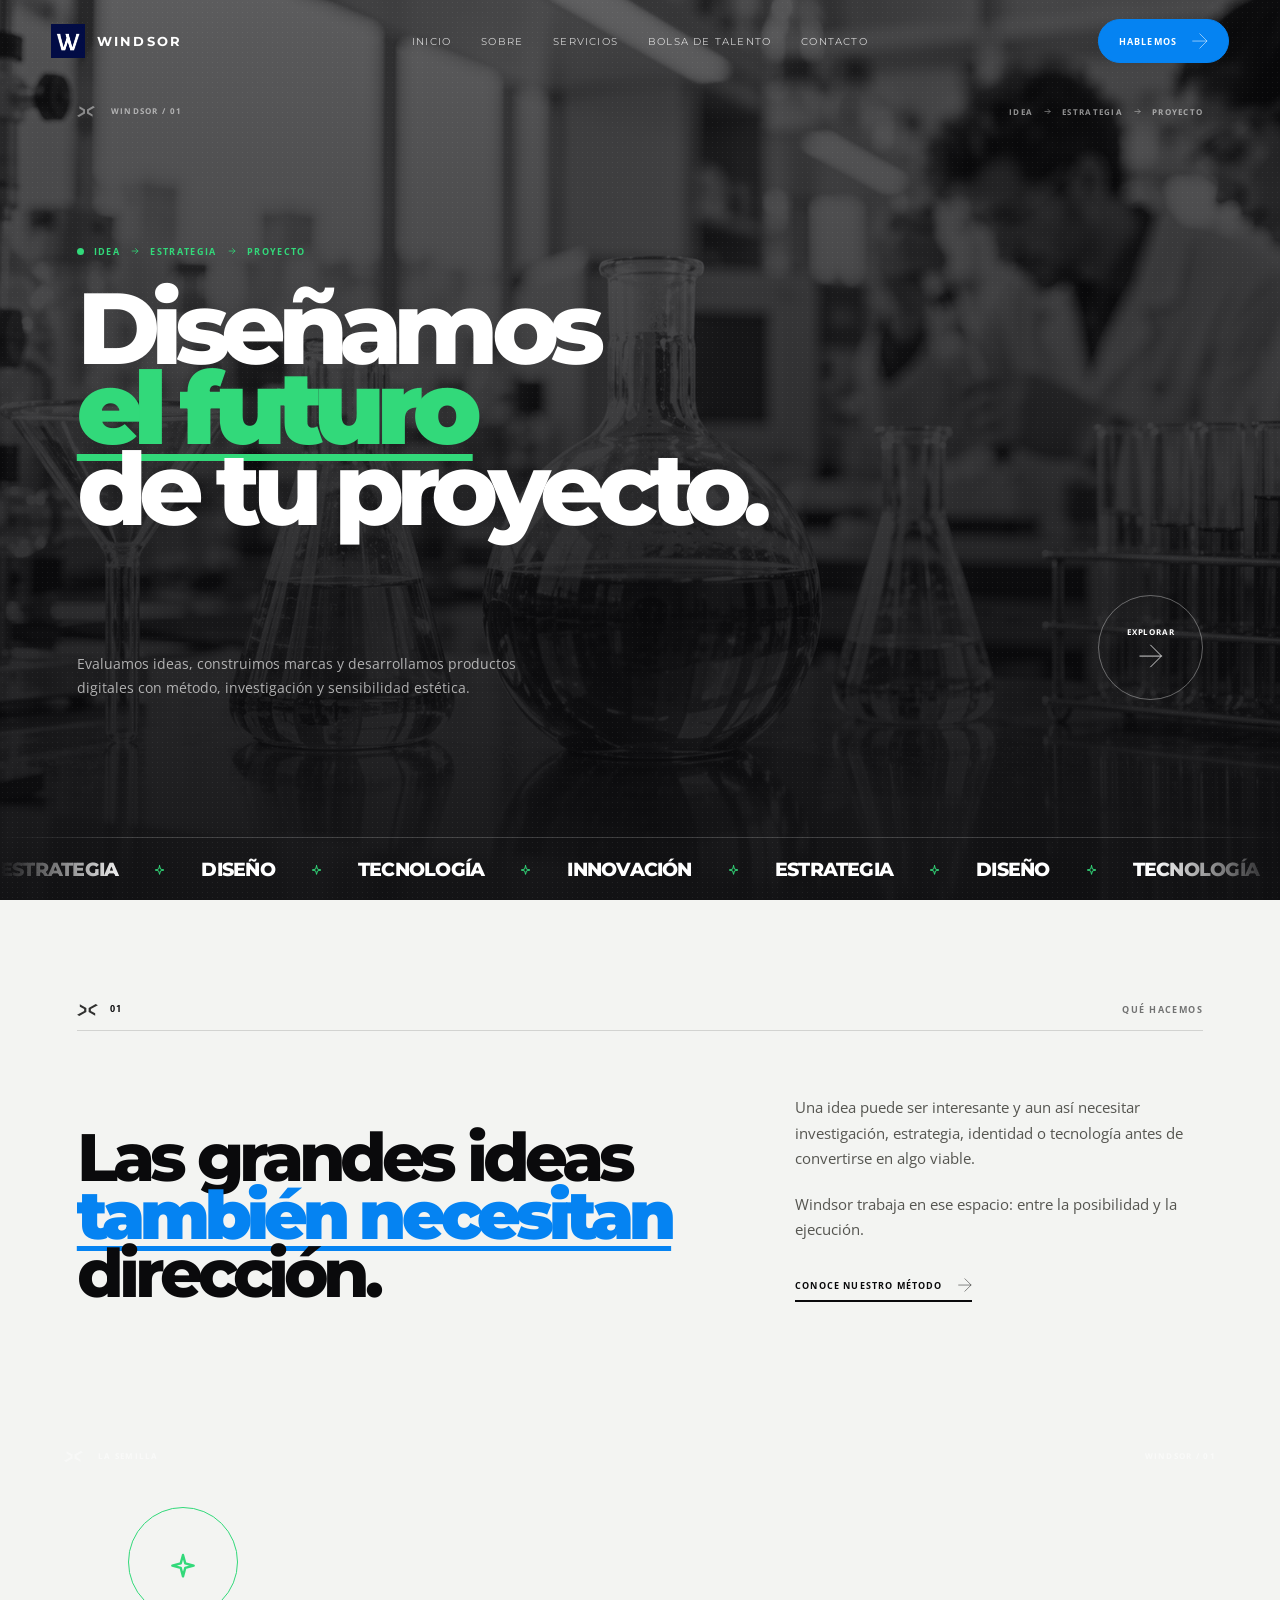
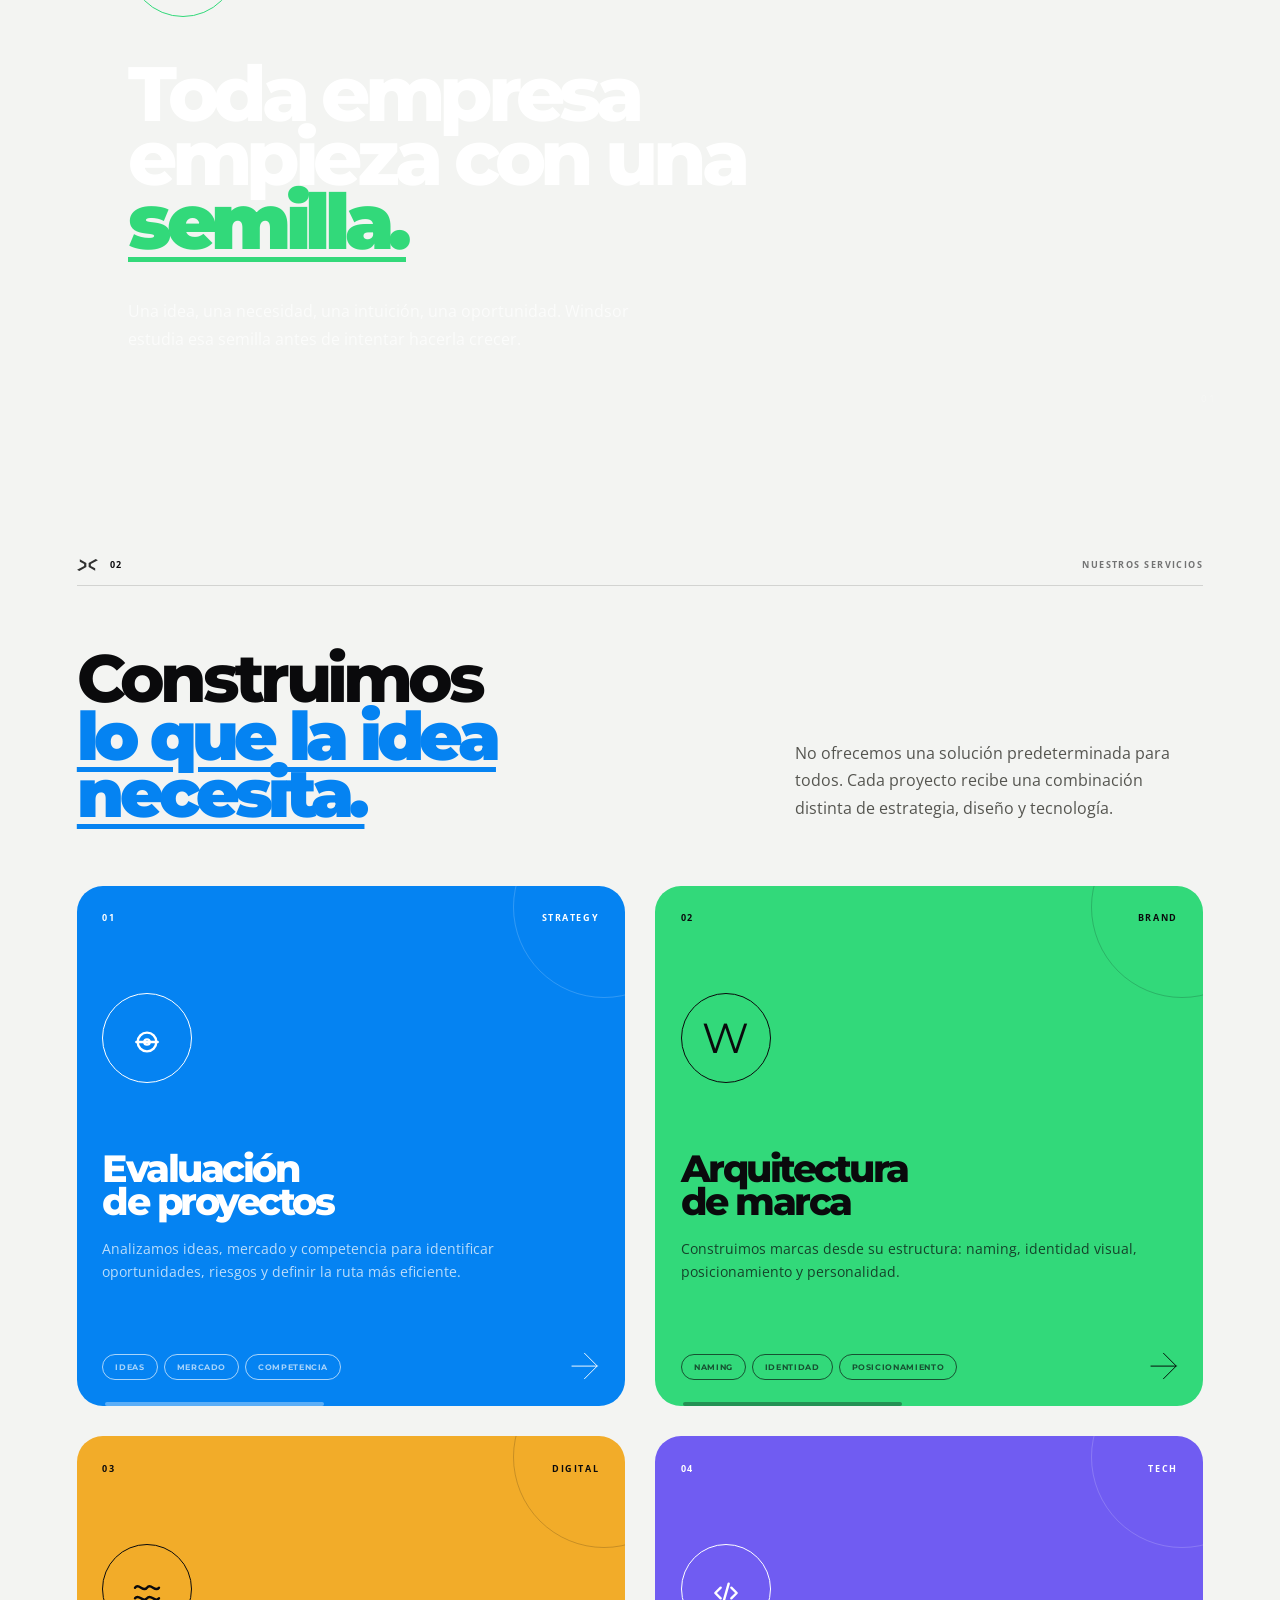
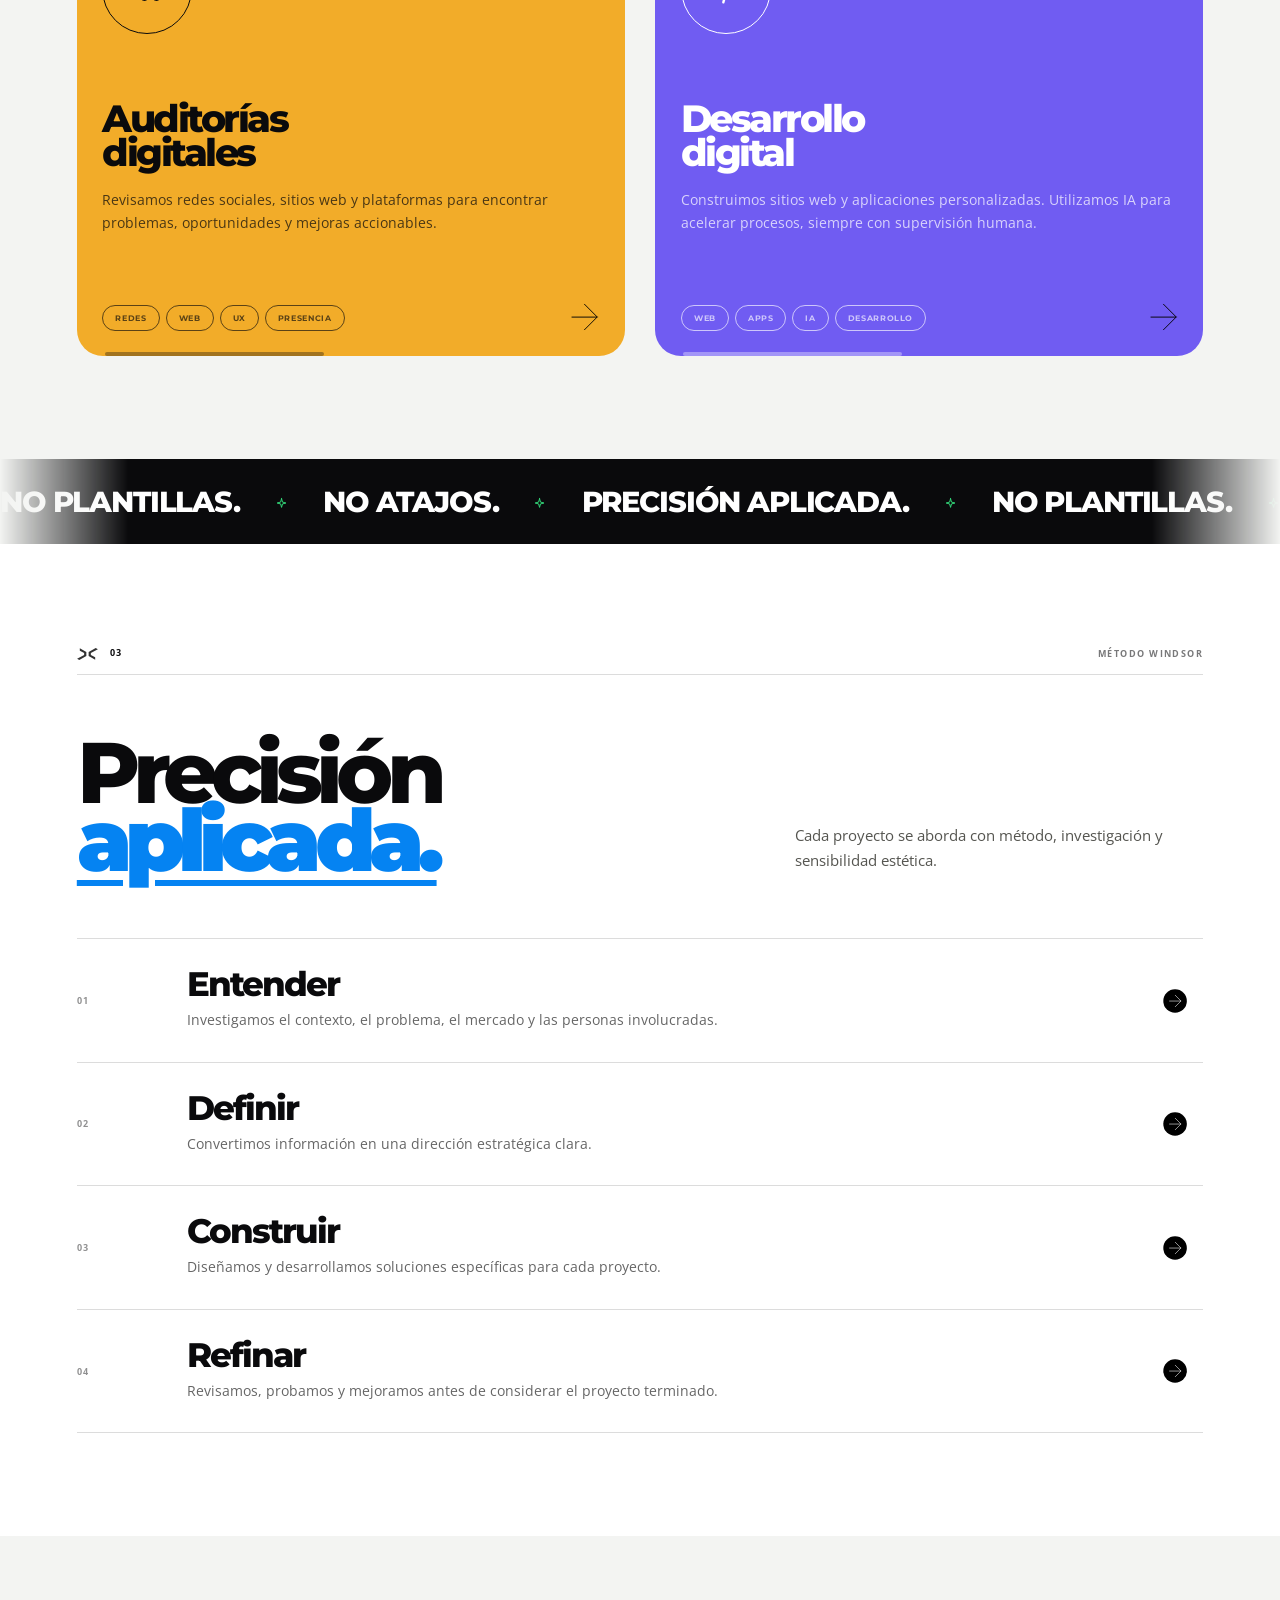
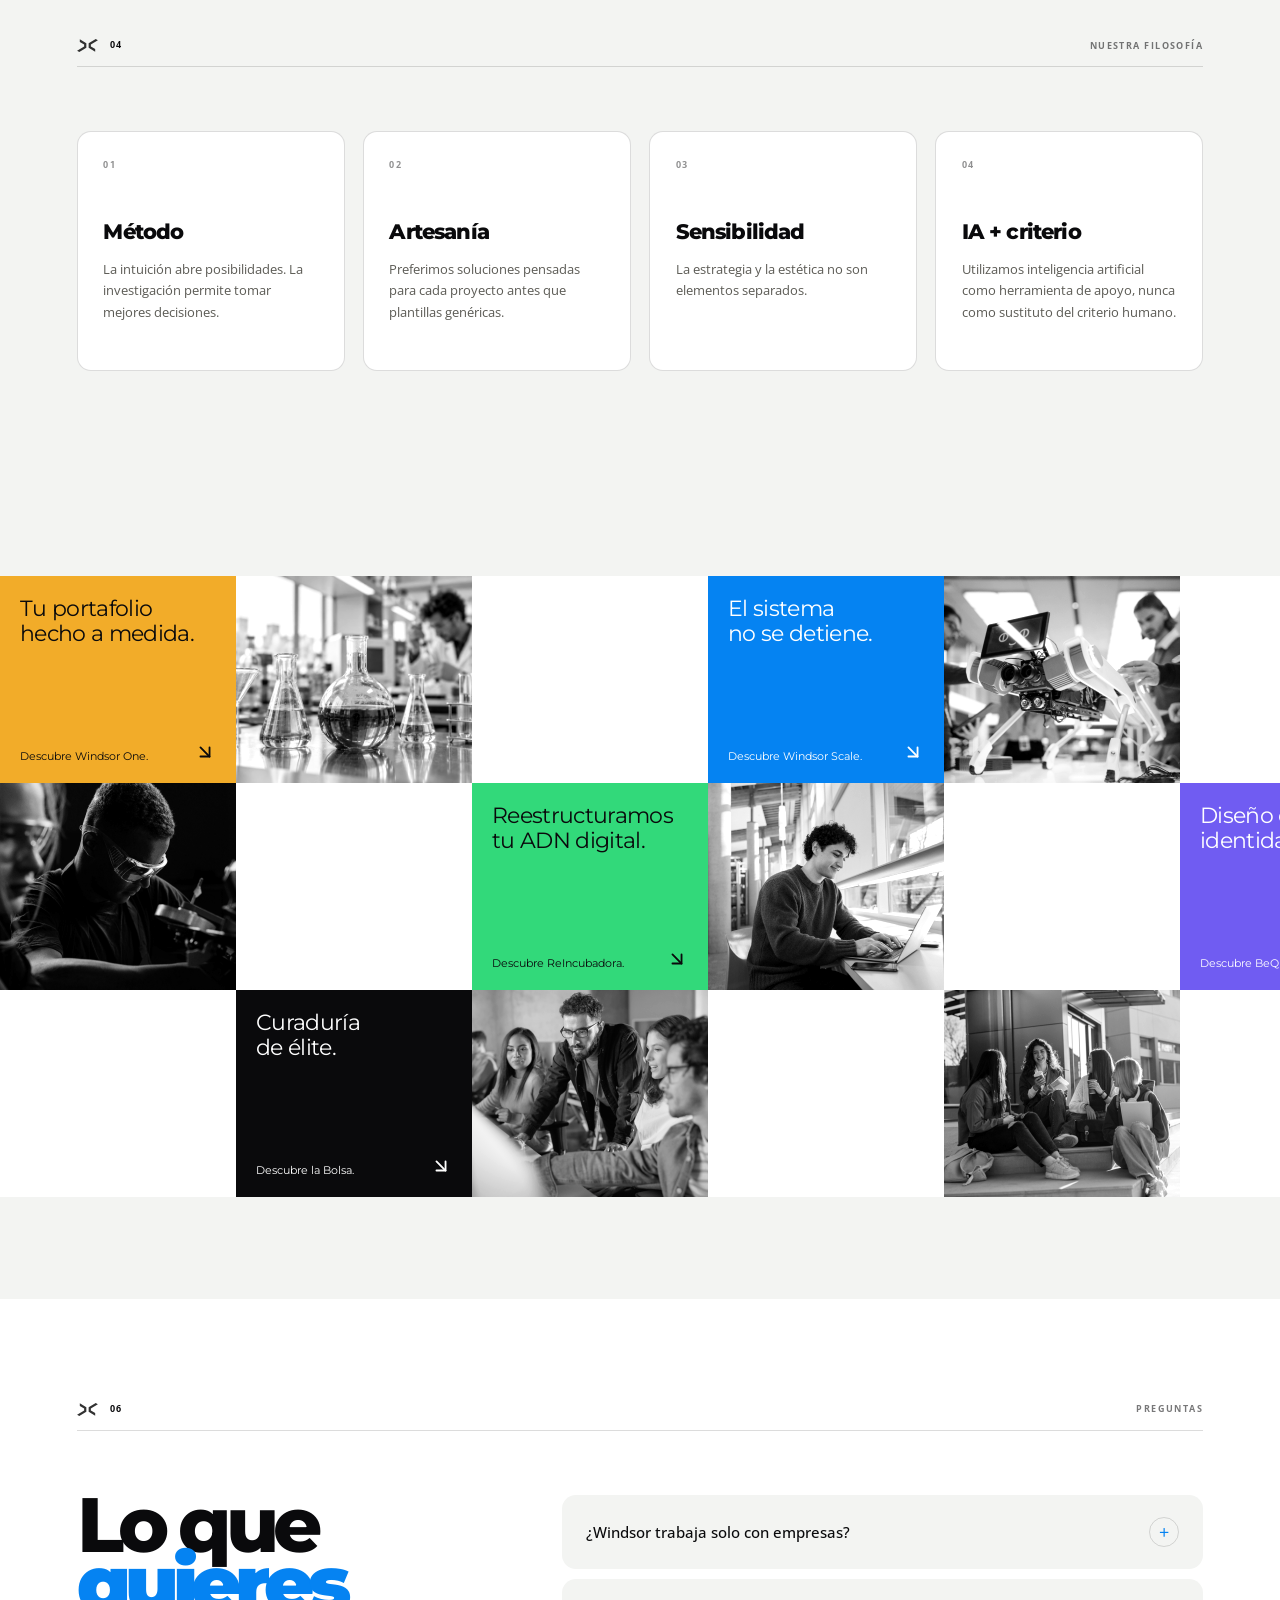
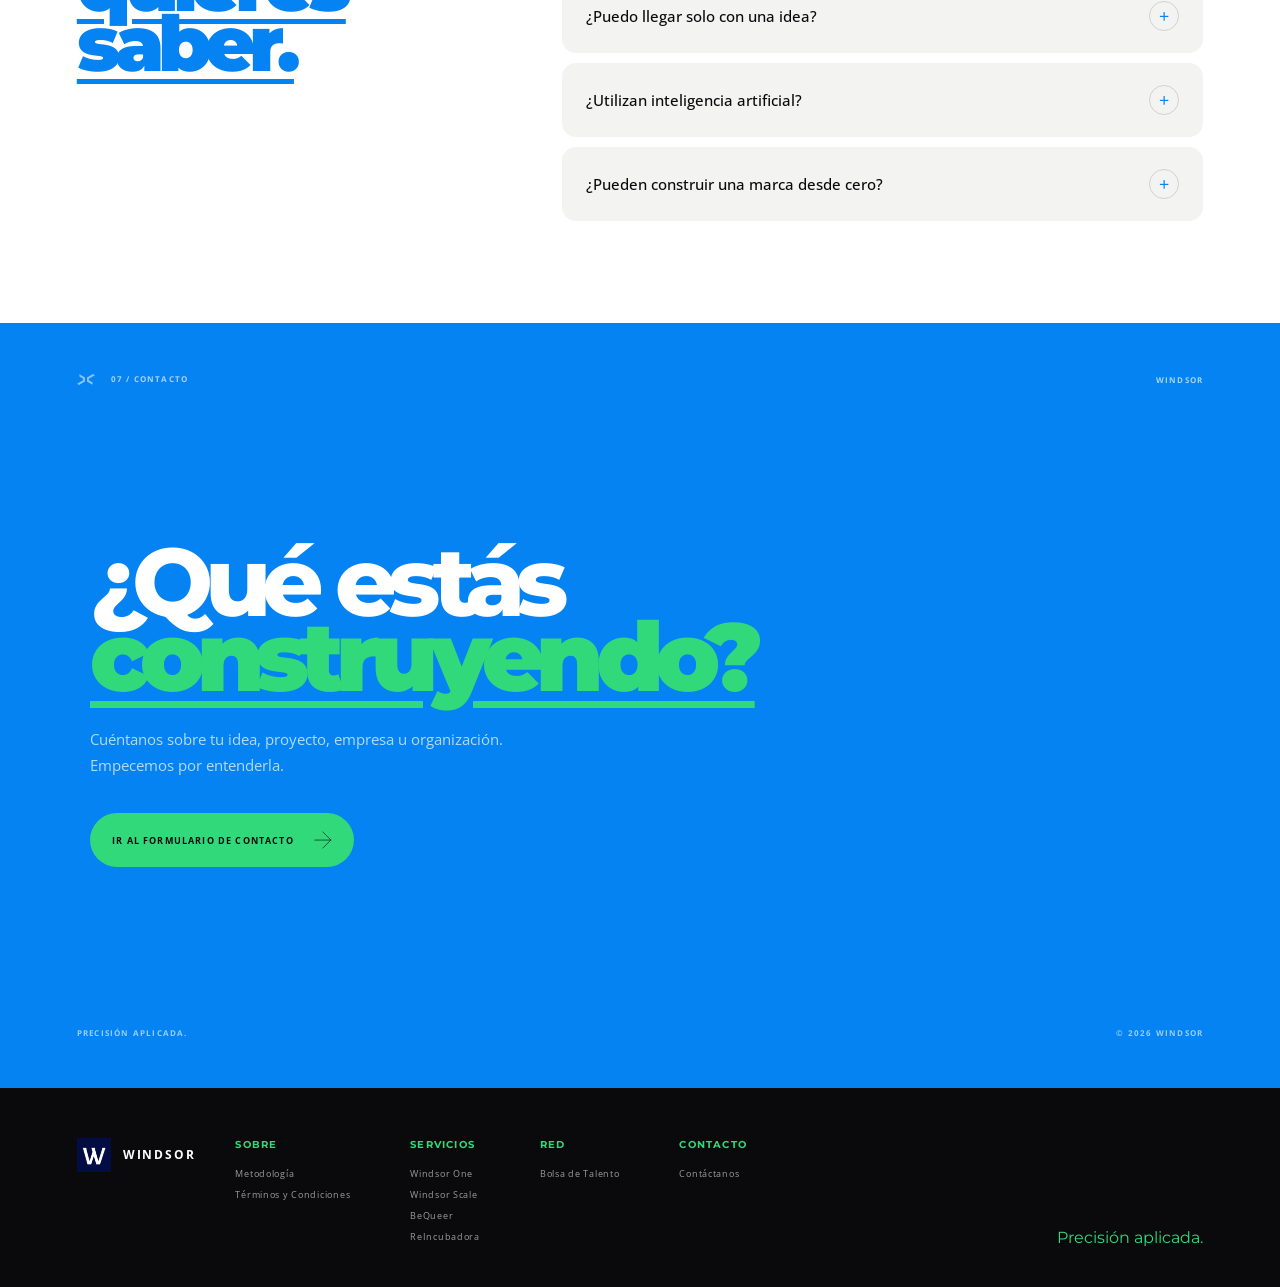
==== commit f5cfd0e7: "Implement column hover effect in marquee section Added a script to handle column hover effects in th" ====
--- a/index.html
+++ b/index.html
@@ -367,5 +367,49 @@
 
 <script src="layout.js"></script>
 <script src="script.js"></script>
+
+<!-- SCRIPT PARA EL EFECTO DE COLUMNA EN EL MARQUEE -->
+<script>
+document.addEventListener("DOMContentLoaded", () => {
+    const marqueeSection = document.querySelector('.marquee-section');
+    if (marqueeSection) {
+        const allBoxes = Array.from(document.querySelectorAll('.marquee-box'));
+        
+        const clearHoveredColumns = () => {
+            allBoxes.forEach(box => box.classList.remove('column-hover'));
+        };
+
+        marqueeSection.addEventListener('mousemove', (e) => {
+            clearHoveredColumns();
+            
+            let hoveredBox = null;
+            for (let box of allBoxes) {
+                const rect = box.getBoundingClientRect();
+                if (e.clientX >= rect.left && e.clientX <= rect.right && 
+                    e.clientY >= rect.top && e.clientY <= rect.bottom) {
+                    hoveredBox = box;
+                    break;
+                }
+            }
+
+            if (hoveredBox) {
+                const rect = hoveredBox.getBoundingClientRect();
+                const centerX = rect.left + rect.width / 2;
+
+                allBoxes.forEach(box => {
+                    const boxRect = box.getBoundingClientRect();
+                    const boxCenterX = boxRect.left + boxRect.width / 2;
+                    // Si están en la misma columna (misma X) con un margen de error
+                    if (Math.abs(centerX - boxCenterX) < 10) {
+                        box.classList.add('column-hover');
+                    }
+                });
+            }
+        });
+
+        marqueeSection.addEventListener('mouseleave', clearHoveredColumns);
+    }
+});
+</script>
 </body>
 </html>
--- a/styles.css
+++ b/styles.css
@@ -762,7 +762,9 @@
     transition: transform 0.3s cubic-bezier(0.2, 0.8, 0.2, 1);
 }
 
-.marquee-box:hover .arrow-svg {
+/* Efecto Hover por columna y normal */
+.marquee-box:hover .arrow-svg,
+.marquee-box.column-hover .arrow-svg {
     transform: rotate(0deg);
 }
 
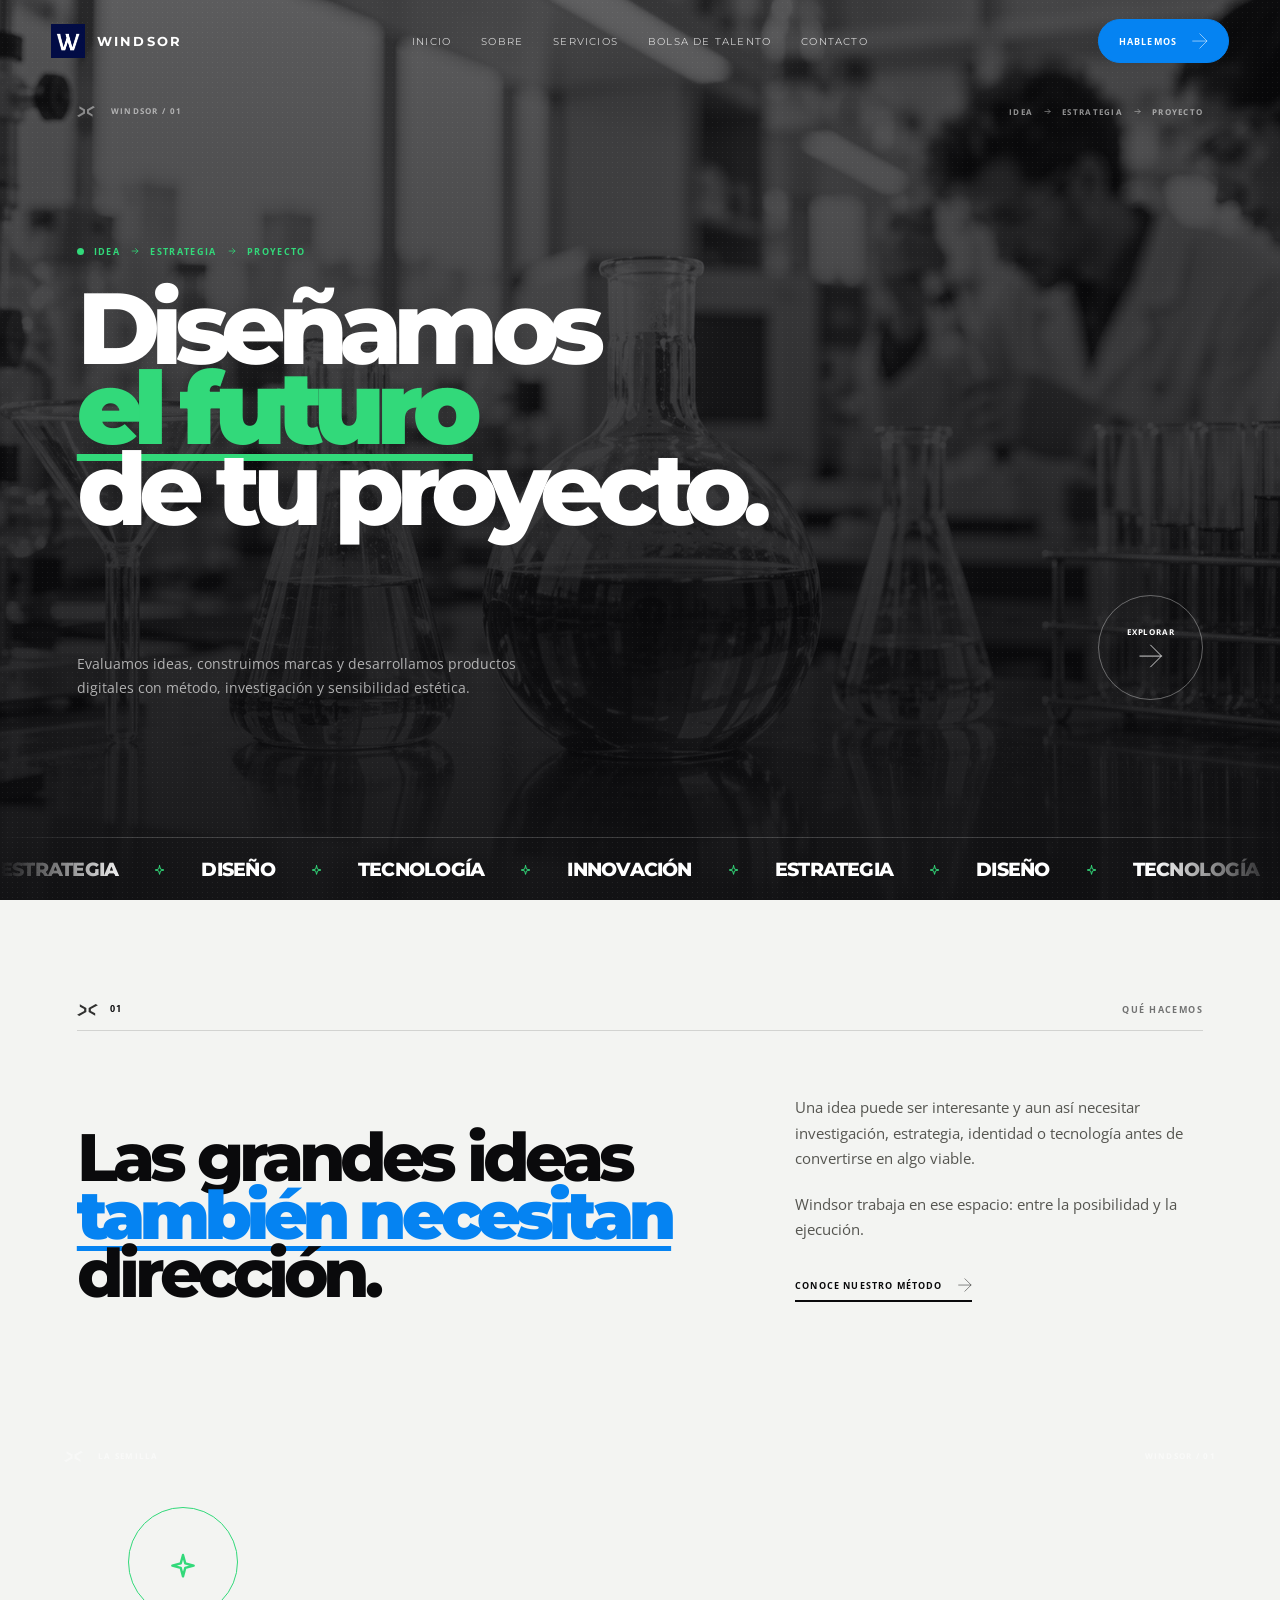
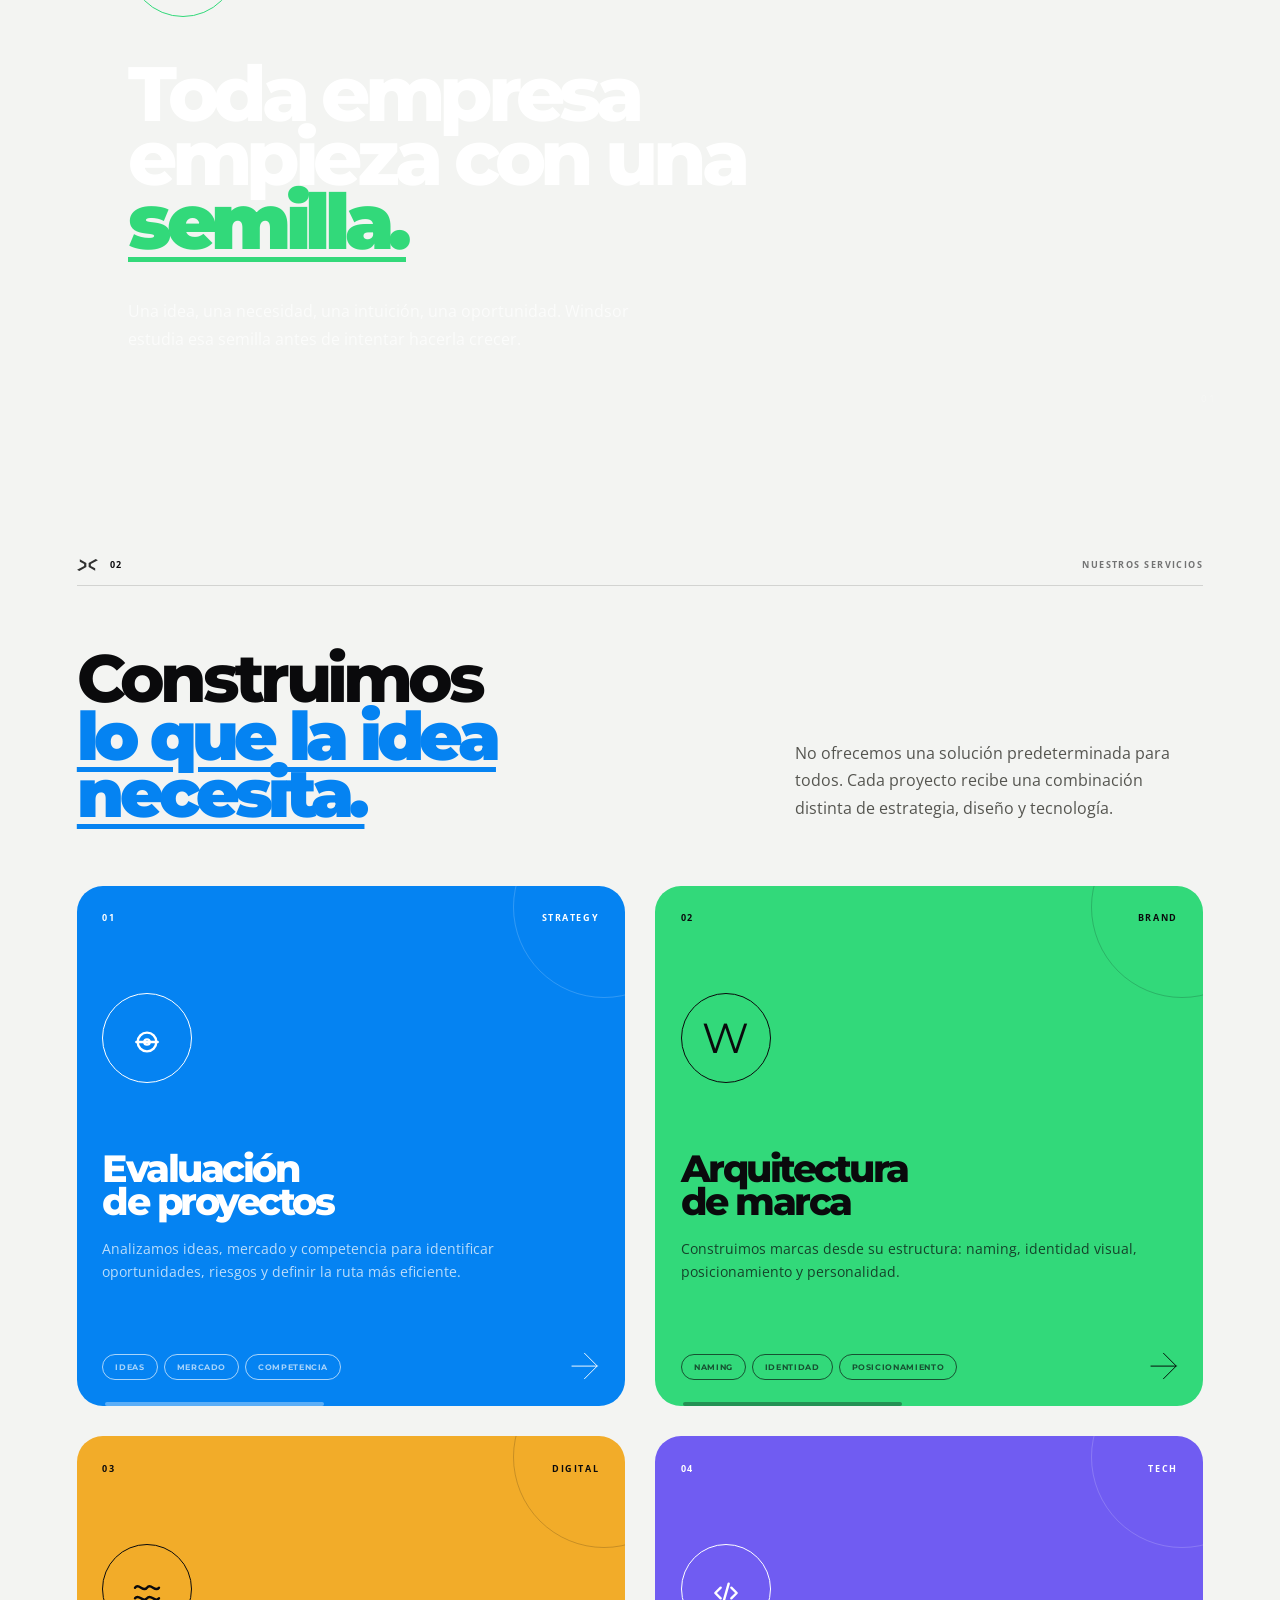
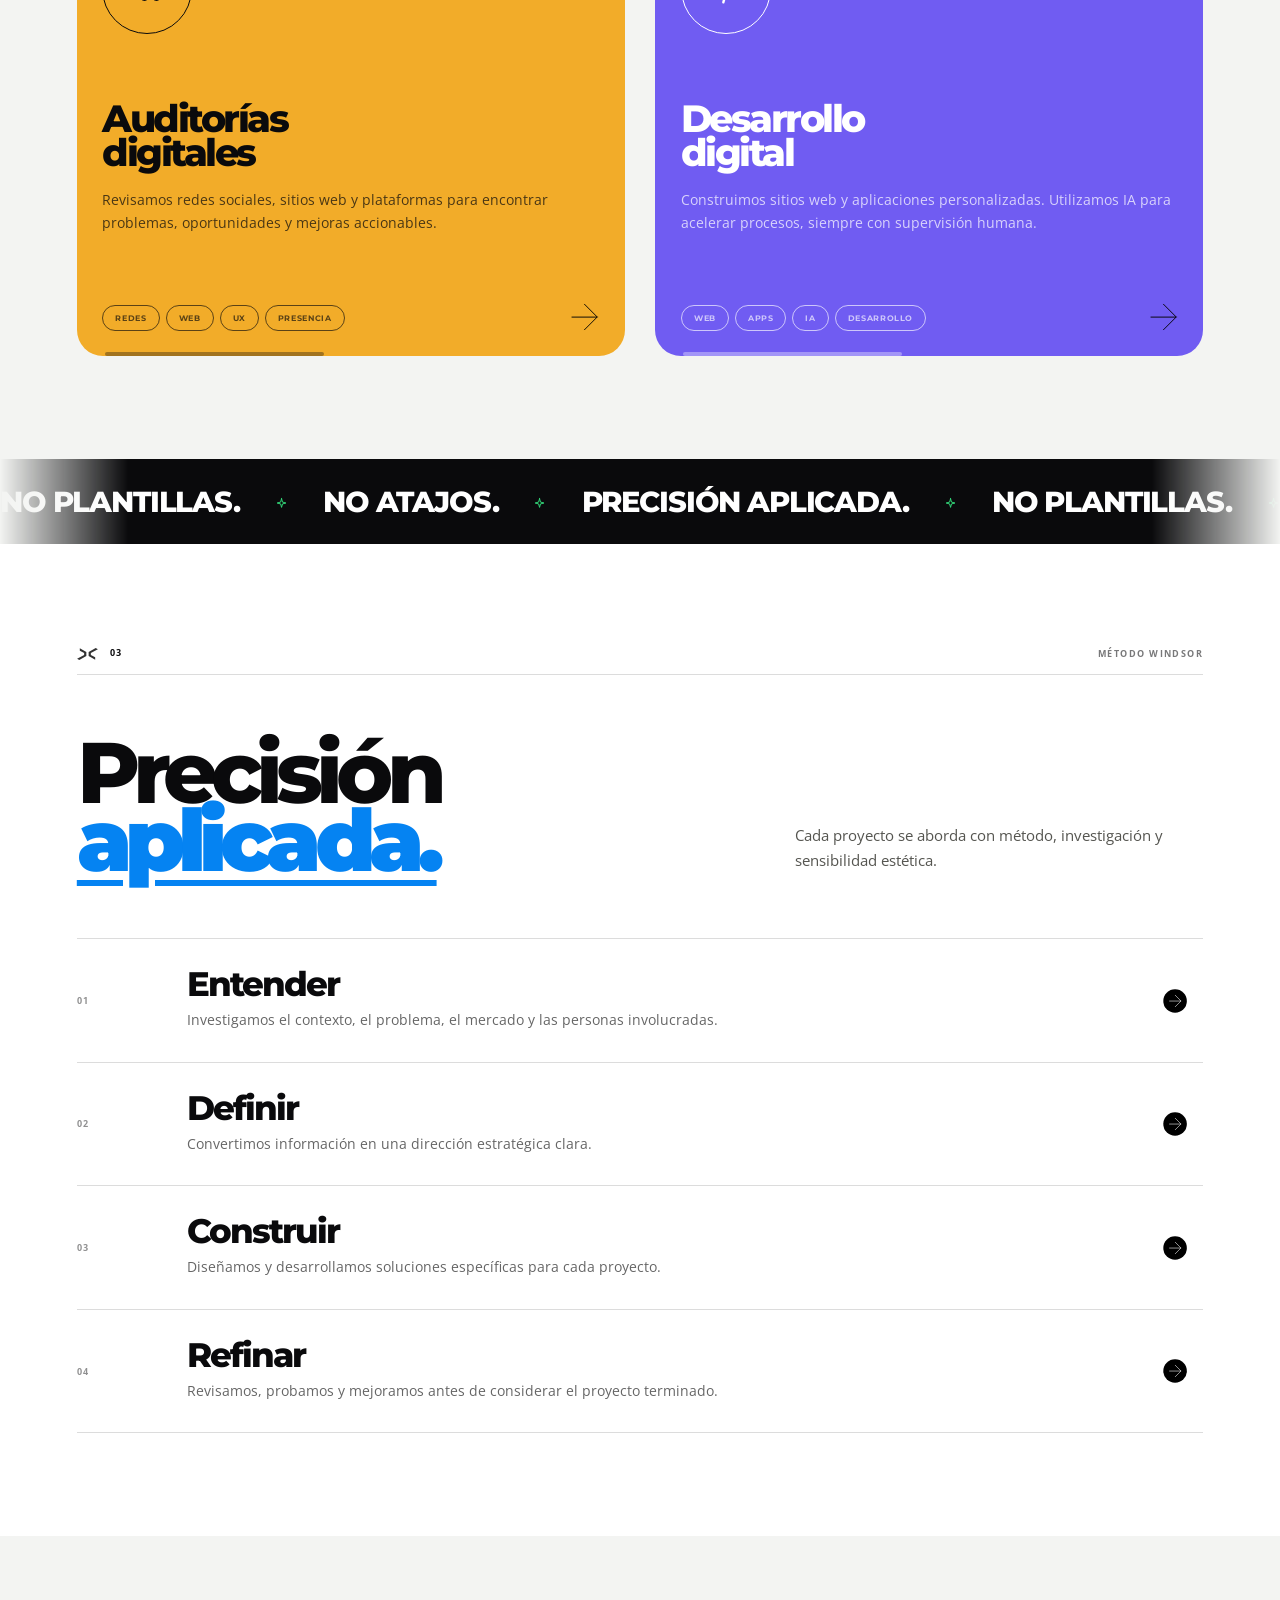
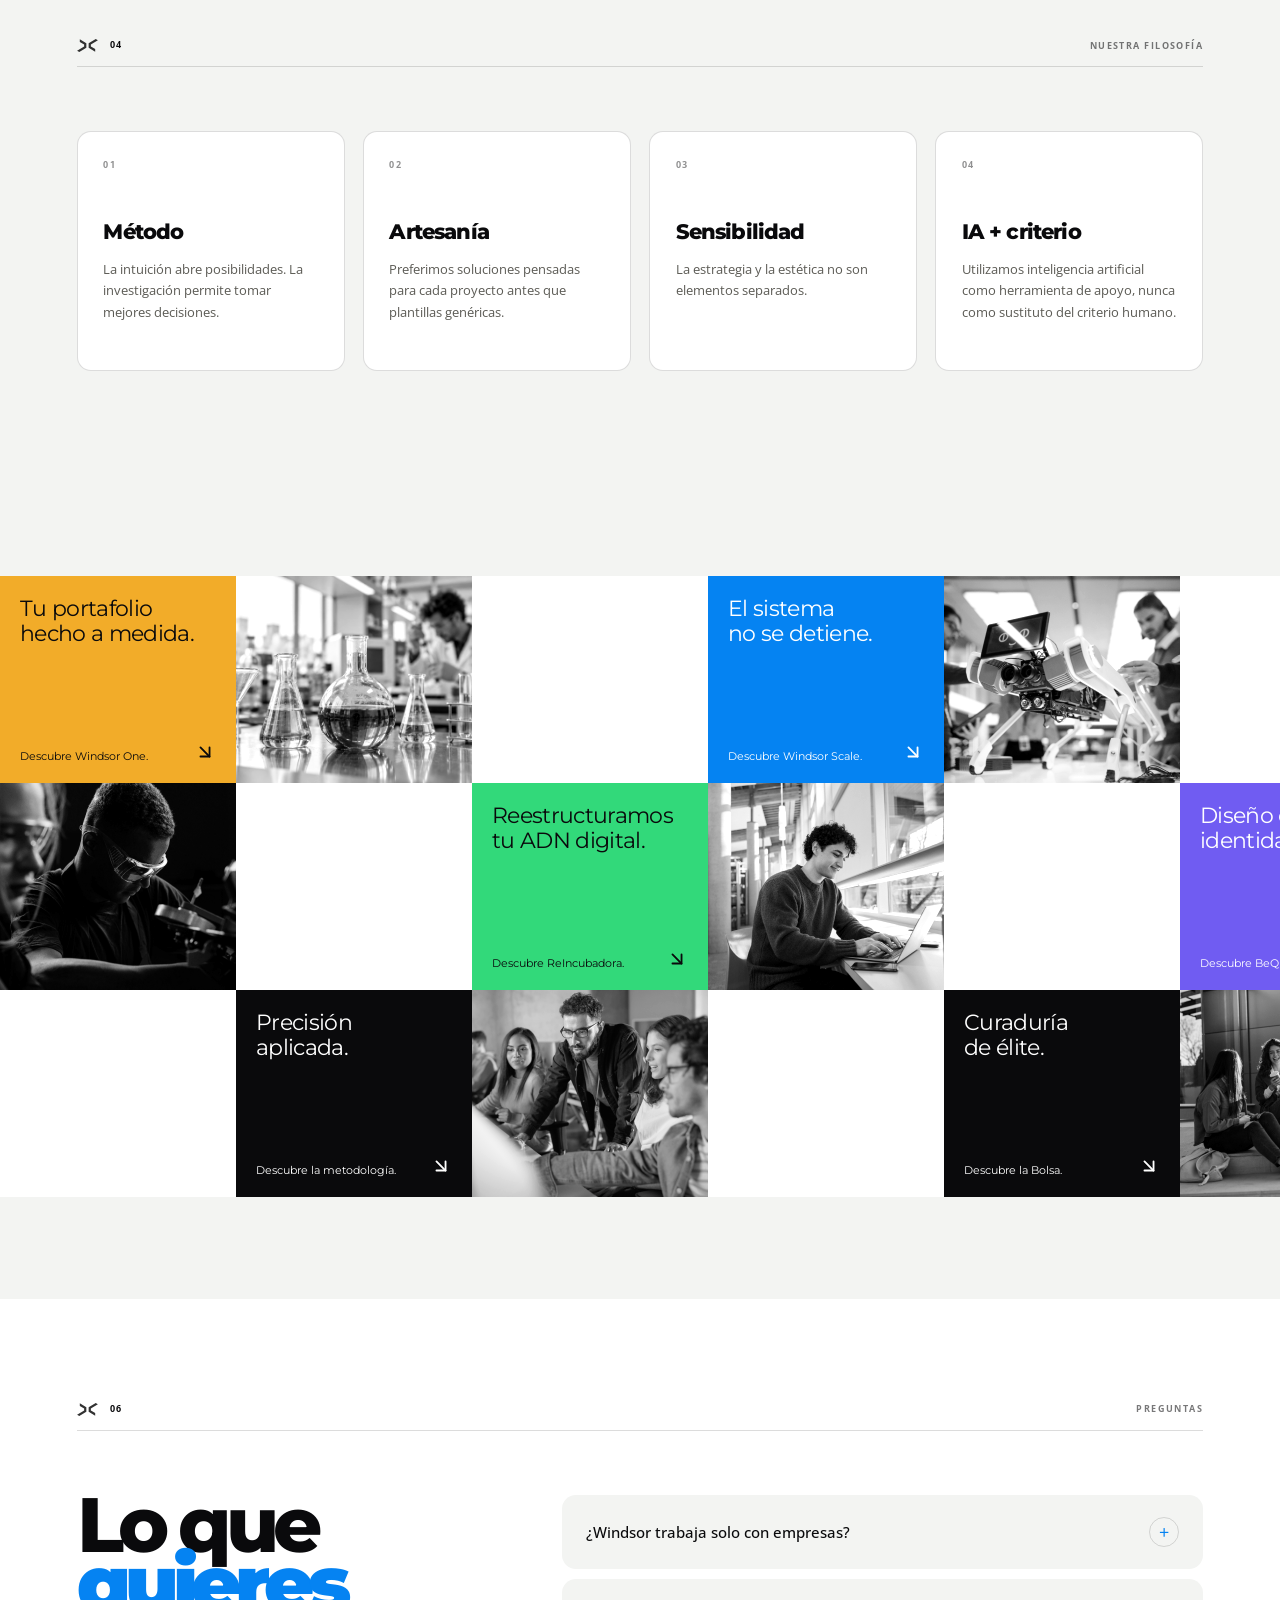
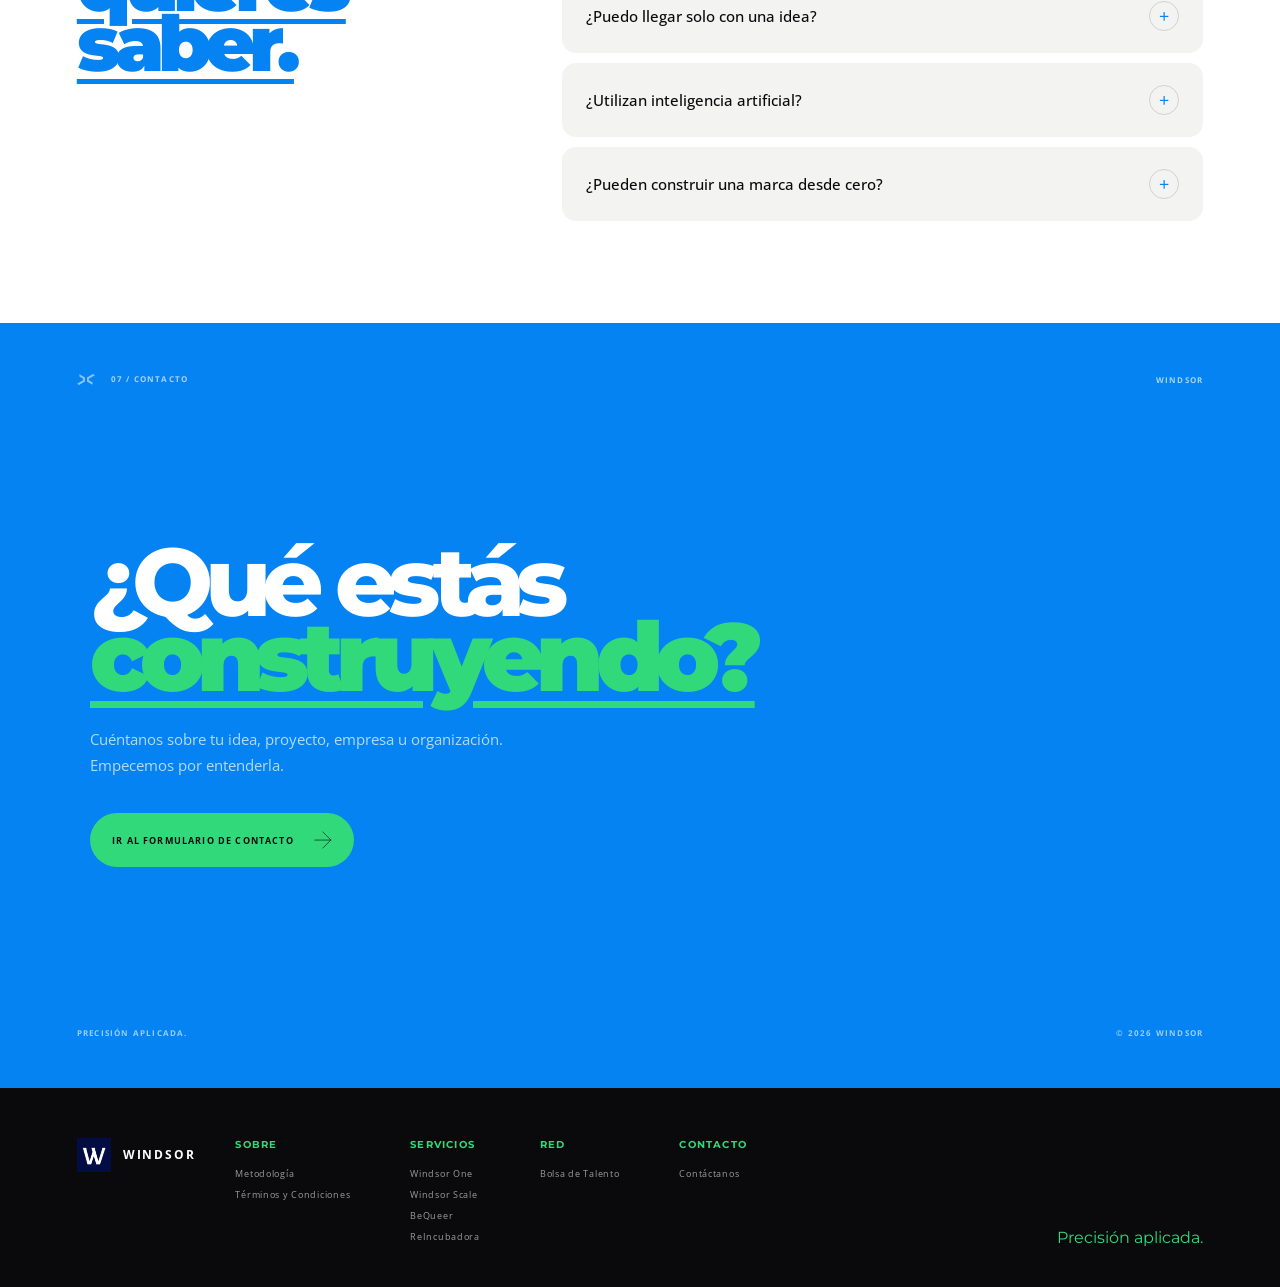
==== commit 889a6c15: "Update index.html" ====
--- a/index.html
+++ b/index.html
@@ -300,6 +300,15 @@
     <div class="marquee-row">
         <!-- BLOQUE 1 -->
         <div class="marquee-box empty"></div>
+        <a href="metodologia.html" class="marquee-box text-box box-black">
+            <h3>Precisión<br>aplicada.</h3>
+            <div class="box-bottom">
+                <span class="box-link-text">Descubre la metodología.</span>
+                <svg class="arrow-svg" viewBox="0 0 24 24" fill="none" stroke="currentColor" stroke-width="2" stroke-linecap="round" stroke-linejoin="round"><line x1="5" y1="12" x2="19" y2="12"></line><polyline points="12 5 19 12 12 19"></polyline></svg>
+            </div>
+        </a>
+        <div class="marquee-box image-box" style="background-image: url('assets/dialogo.png');"></div>
+        <div class="marquee-box empty"></div>
         <a href="bolsa-talento.html" class="marquee-box text-box box-black">
             <h3>Curaduría<br>de élite.</h3>
             <div class="box-bottom">
@@ -307,13 +316,19 @@
                 <svg class="arrow-svg" viewBox="0 0 24 24" fill="none" stroke="currentColor" stroke-width="2" stroke-linecap="round" stroke-linejoin="round"><line x1="5" y1="12" x2="19" y2="12"></line><polyline points="12 5 19 12 12 19"></polyline></svg>
             </div>
         </a>
-        <div class="marquee-box image-box" style="background-image: url('assets/dialogo.png');"></div>
-        <div class="marquee-box empty"></div>
         <div class="marquee-box image-box" style="background-image: url('assets/amigos.png');"></div>
-        <div class="marquee-box empty"></div>
         
         <!-- BLOQUE 2 (Duplicado para loop) -->
         <div class="marquee-box empty"></div>
+        <a href="metodologia.html" class="marquee-box text-box box-black">
+            <h3>Precisión<br>aplicada.</h3>
+            <div class="box-bottom">
+                <span class="box-link-text">Descubre la metodología.</span>
+                <svg class="arrow-svg" viewBox="0 0 24 24" fill="none" stroke="currentColor" stroke-width="2" stroke-linecap="round" stroke-linejoin="round"><line x1="5" y1="12" x2="19" y2="12"></line><polyline points="12 5 19 12 12 19"></polyline></svg>
+            </div>
+        </a>
+        <div class="marquee-box image-box" style="background-image: url('assets/dialogo.png');"></div>
+        <div class="marquee-box empty"></div>
         <a href="bolsa-talento.html" class="marquee-box text-box box-black">
             <h3>Curaduría<br>de élite.</h3>
             <div class="box-bottom">
@@ -321,10 +336,7 @@
                 <svg class="arrow-svg" viewBox="0 0 24 24" fill="none" stroke="currentColor" stroke-width="2" stroke-linecap="round" stroke-linejoin="round"><line x1="5" y1="12" x2="19" y2="12"></line><polyline points="12 5 19 12 12 19"></polyline></svg>
             </div>
         </a>
-        <div class="marquee-box image-box" style="background-image: url('assets/dialogo.png');"></div>
-        <div class="marquee-box empty"></div>
         <div class="marquee-box image-box" style="background-image: url('assets/amigos.png');"></div>
-        <div class="marquee-box empty"></div>
     </div>
 
 </section>
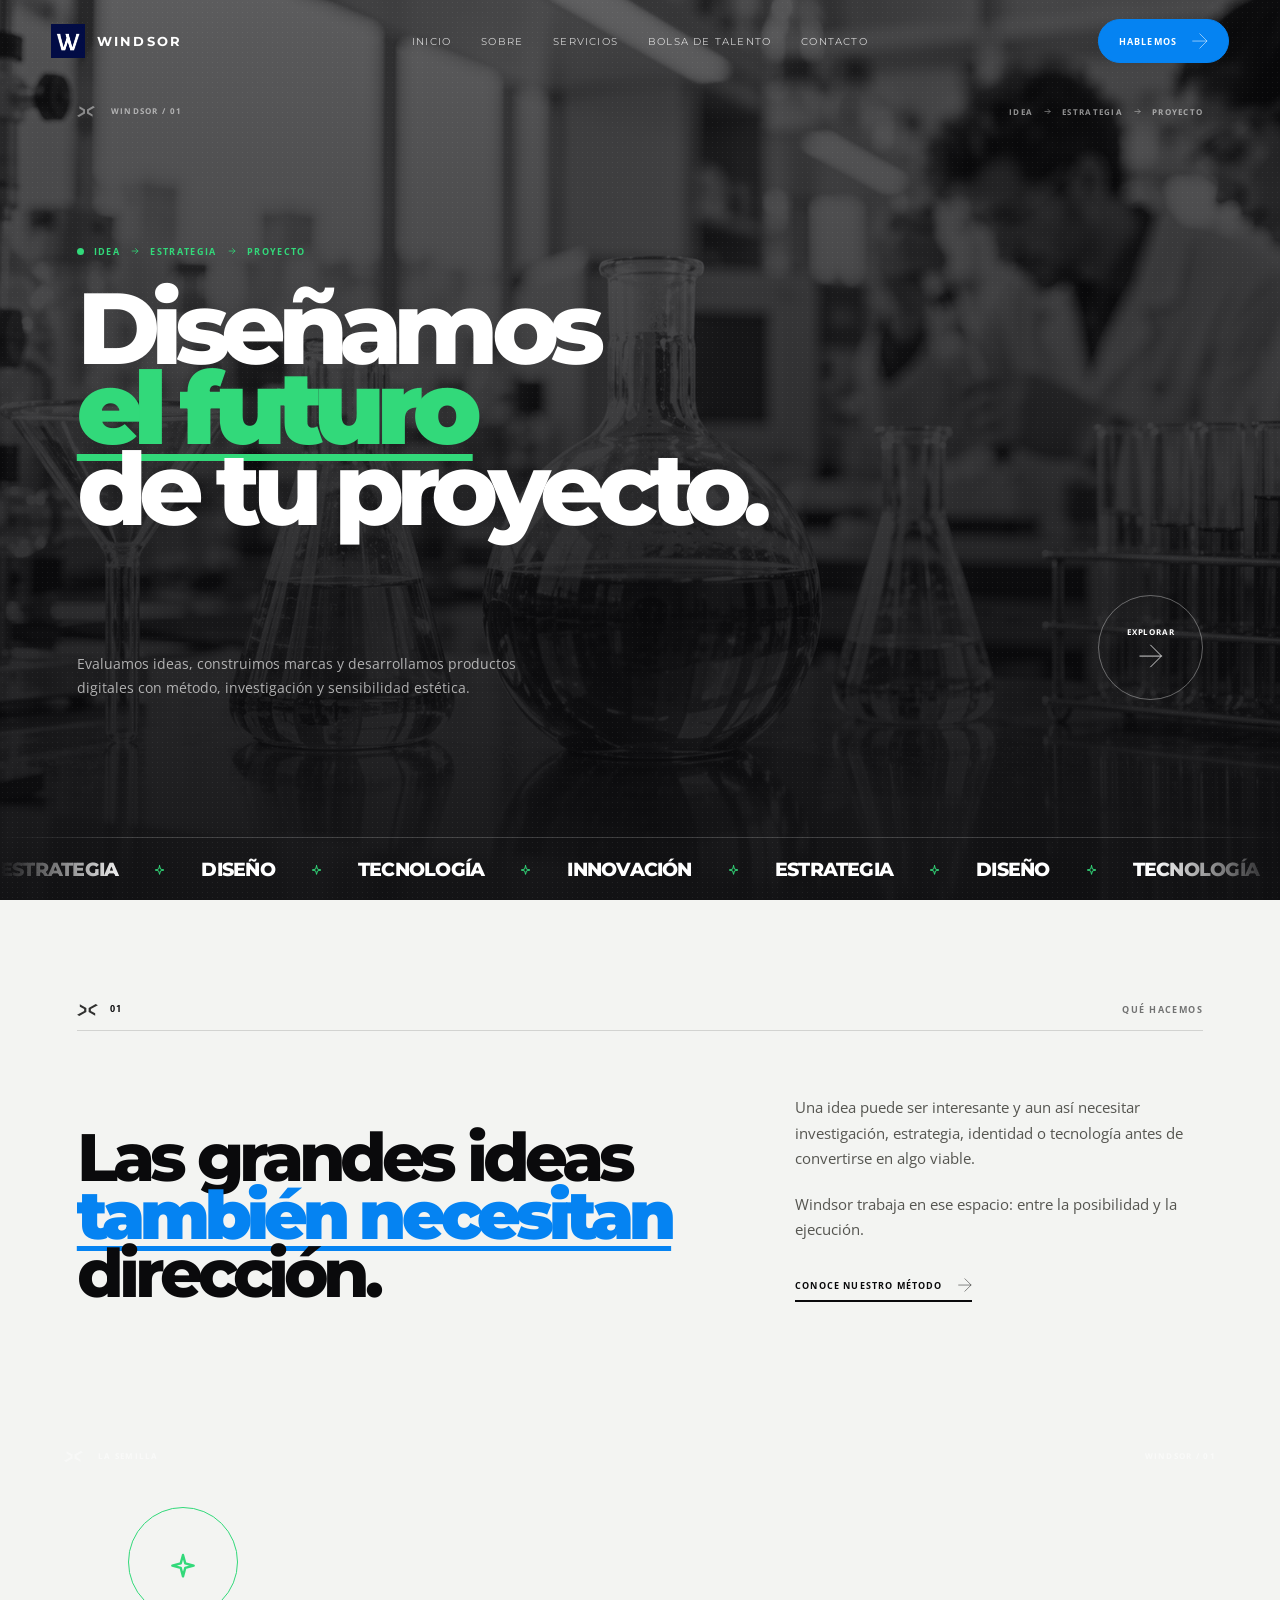
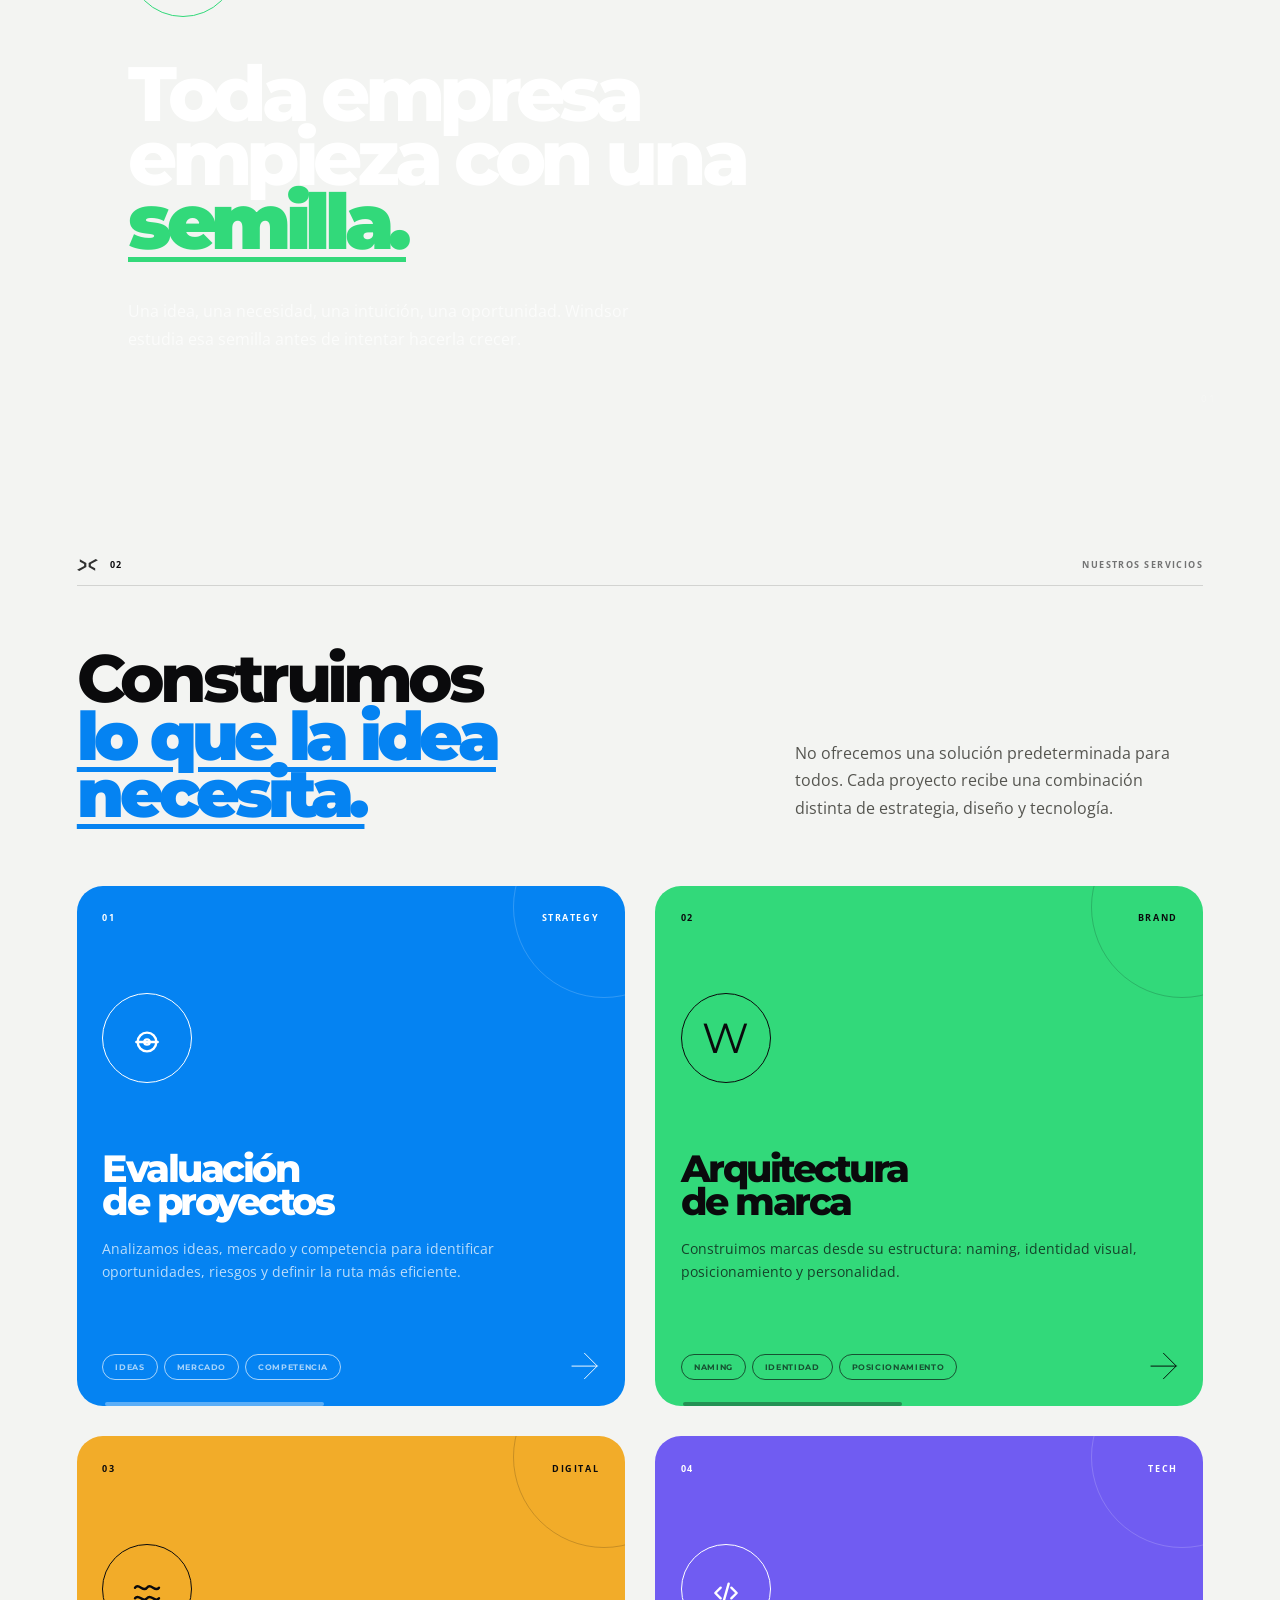
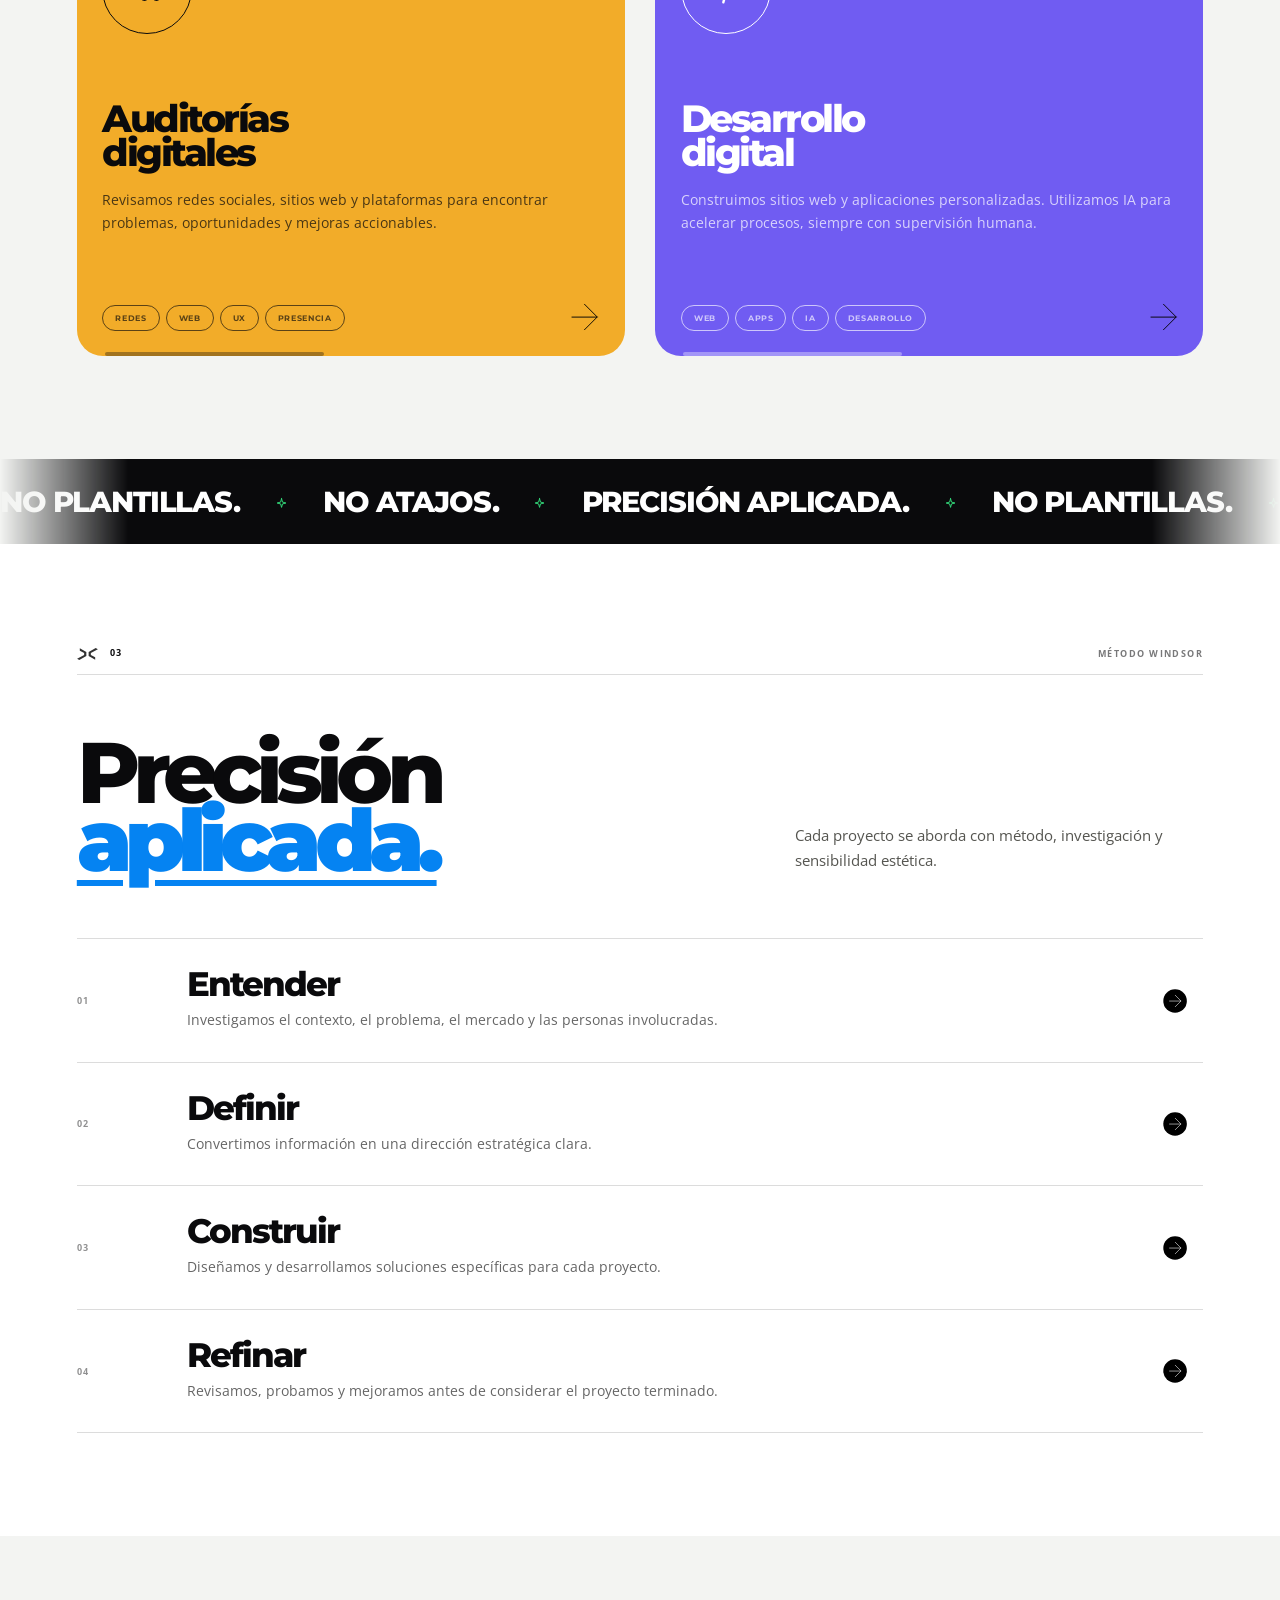
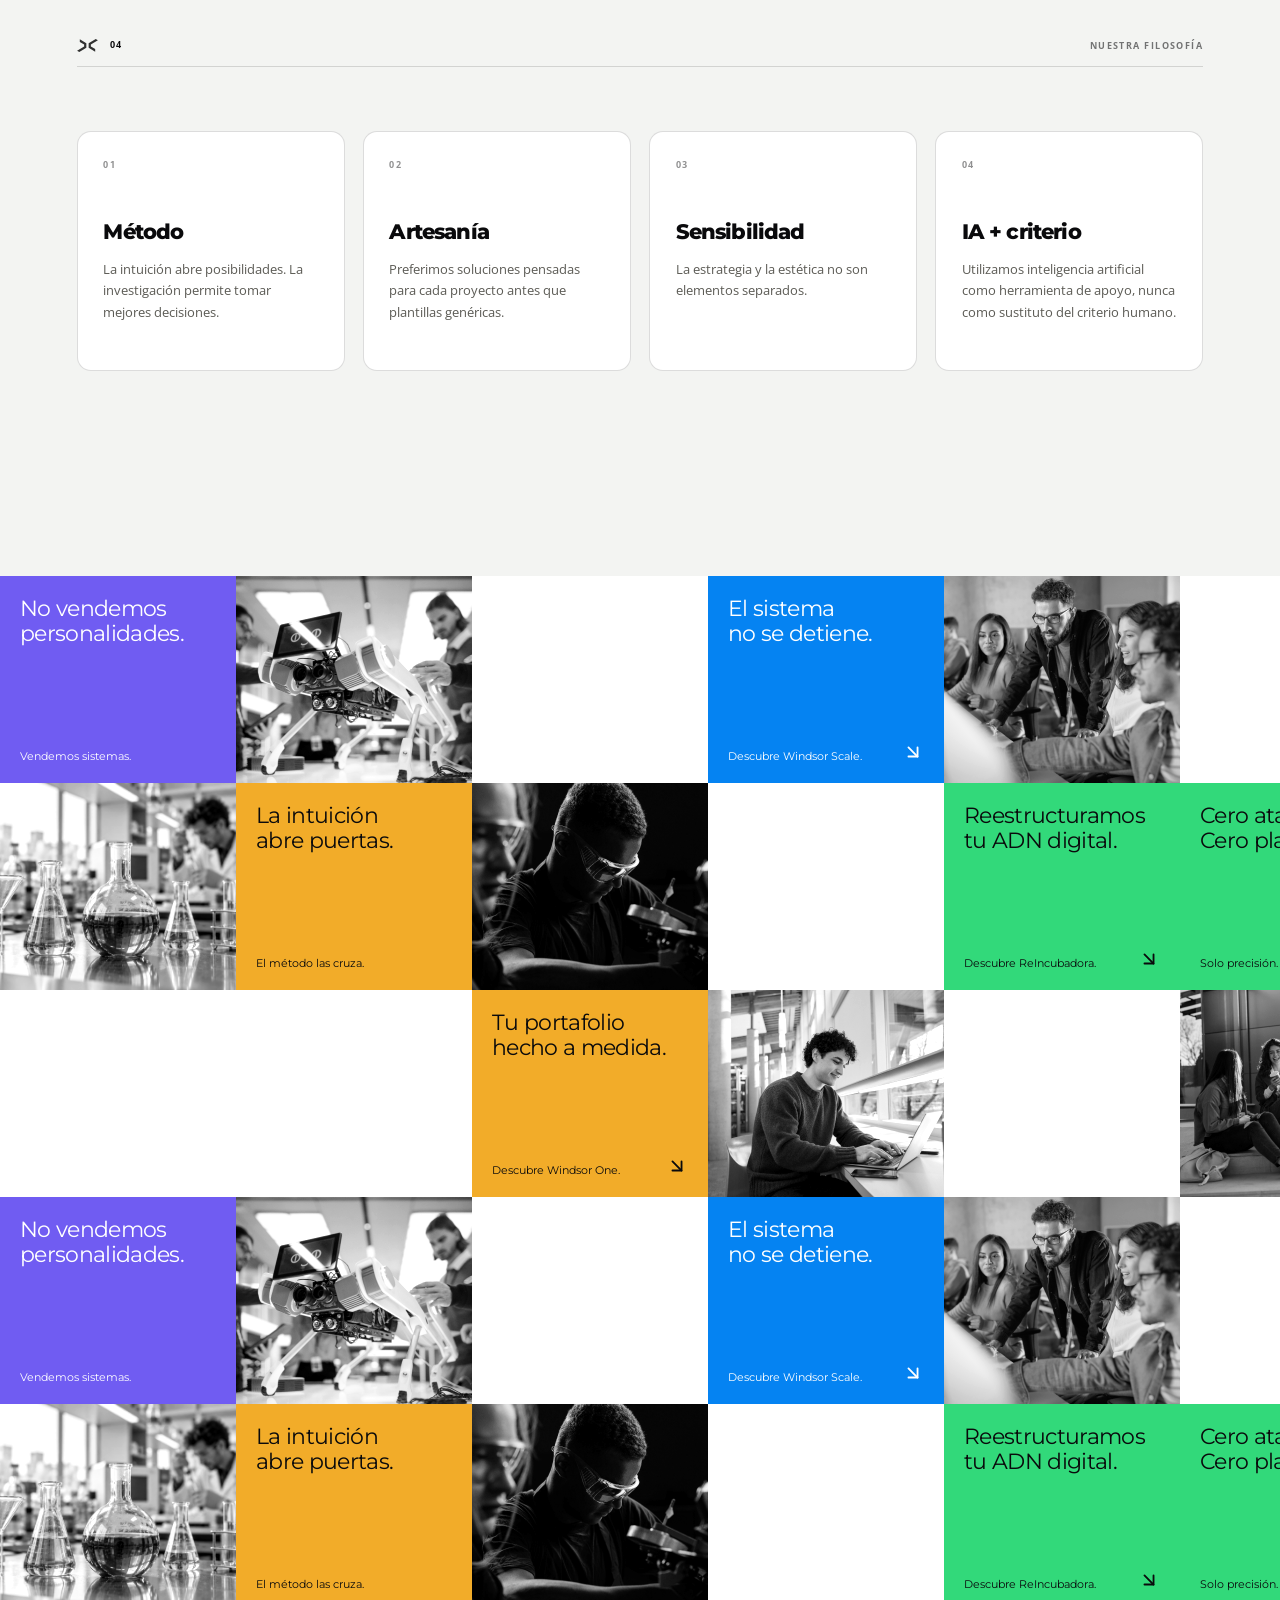
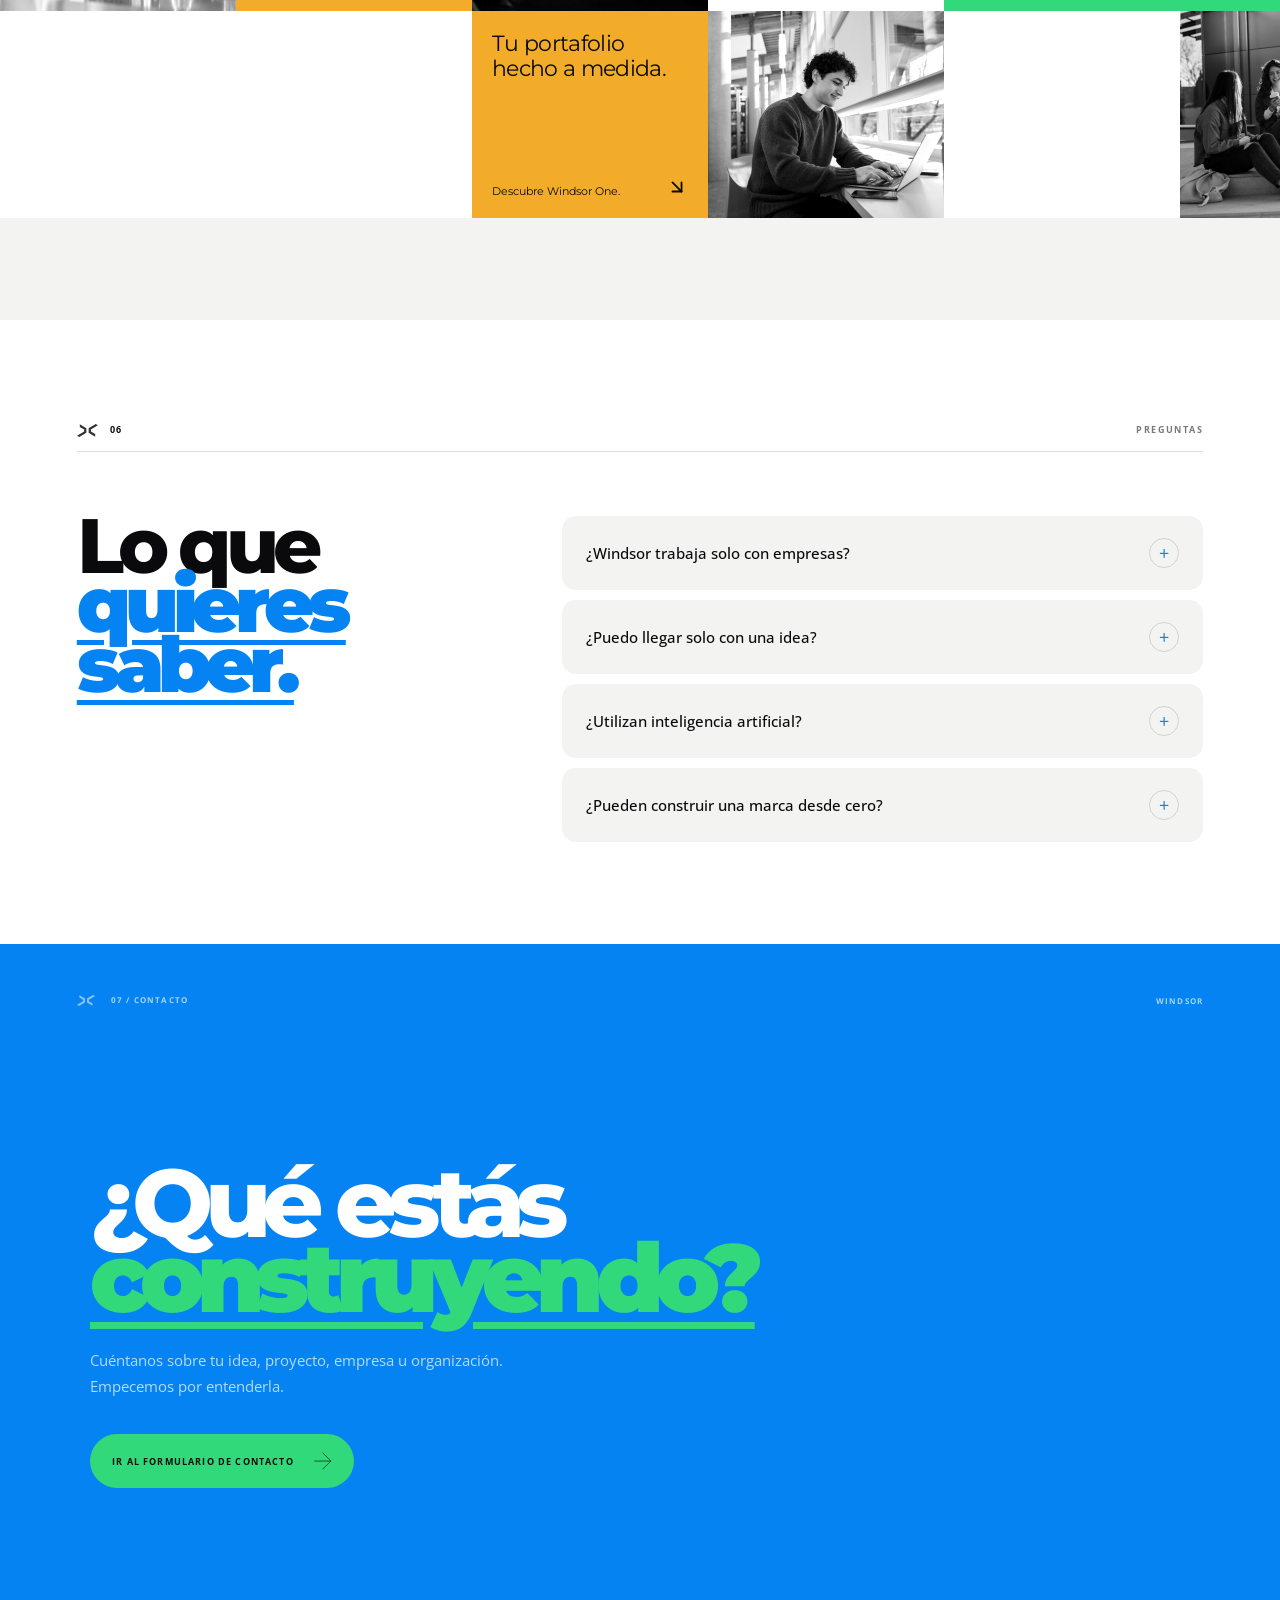
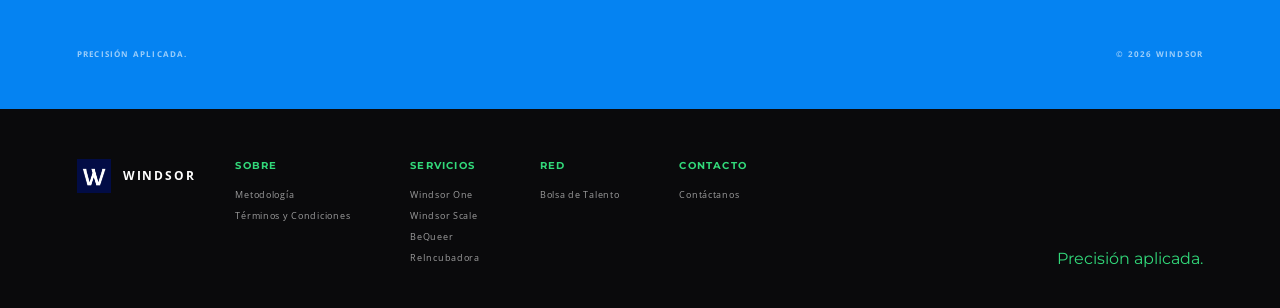
==== commit 26c0583d: "Update marquee section and content in index.html" ====
--- a/index.html
+++ b/index.html
@@ -207,12 +207,103 @@
 </div>
 </section>
 
-<!-- NUEVA SECCIÓN: MARQUEE MULTIFILA (ESTILO KEYINSTITUTE) -->
+<!-- NUEVA SECCIÓN: MARQUEE MULTIFILA (ENLACES + FILOSOFÍA) -->
 <section class="marquee-section">
     
+    <!-- ========================================== -->
+    <!-- BLOQUE 1 (9 columnas) -->
+    <!-- ========================================== -->
+
     <!-- FILA 1 (Hacia la izquierda) -->
     <div class="marquee-row">
-        <!-- BLOQUE 1 -->
+        <!-- Columna 1 -->
+        <div class="marquee-box text-box box-purple">
+            <h3>No vendemos<br>personalidades.</h3>
+            <div class="box-bottom">
+                <span class="box-link-text">Vendemos sistemas.</span>
+            </div>
+        </div>
+        <!-- Columna 2 -->
+        <div class="marquee-box image-box" style="background-image: url('assets/tech.png');"></div>
+        <!-- Columna 3 -->
+        <div class="marquee-box empty"></div>
+        <!-- Columna 4 -->
+        <a href="windsor-scale.html" class="marquee-box text-box box-blue">
+            <h3>El sistema<br>no se detiene.</h3>
+            <div class="box-bottom">
+                <span class="box-link-text">Descubre Windsor Scale.</span>
+                <svg class="arrow-svg" viewBox="0 0 24 24" fill="none" stroke="currentColor" stroke-width="2" stroke-linecap="round" stroke-linejoin="round"><line x1="5" y1="12" x2="19" y2="12"></line><polyline points="12 5 19 12 12 19"></polyline></svg>
+            </div>
+        </a>
+        <!-- Columna 5 -->
+        <div class="marquee-box image-box" style="background-image: url('assets/dialogo.png');"></div>
+        <!-- Columna 6 -->
+        <div class="marquee-box empty"></div>
+        <!-- Columna 7 -->
+        <a href="BeQueer.html" class="marquee-box text-box box-purple">
+            <h3>Diseño con<br>identidad.</h3>
+            <div class="box-bottom">
+                <span class="box-link-text">Descubre BeQueer.</span>
+                <svg class="arrow-svg" viewBox="0 0 24 24" fill="none" stroke="currentColor" stroke-width="2" stroke-linecap="round" stroke-linejoin="round"><line x1="5" y1="12" x2="19" y2="12"></line><polyline points="12 5 19 12 12 19"></polyline></svg>
+            </div>
+        </a>
+        <!-- Columna 8 -->
+        <div class="marquee-box image-box" style="background-image: url('assets/caja.png');"></div>
+        <!-- Columna 9 -->
+        <div class="marquee-box empty"></div>
+    </div>
+
+    <!-- FILA 2 (Hacia la izquierda) -->
+    <div class="marquee-row">
+        <!-- Columna 1 -->
+        <div class="marquee-box image-box" style="background-image: url('assets/laboratorio.png');"></div>
+        <!-- Columna 2 -->
+        <div class="marquee-box text-box box-yellow">
+            <h3>La intuición<br>abre puertas.</h3>
+            <div class="box-bottom">
+                <span class="box-link-text">El método las cruza.</span>
+            </div>
+        </div>
+        <!-- Columna 3 -->
+        <div class="marquee-box image-box" style="background-image: url('assets/investigacion.png');"></div>
+        <!-- Columna 4 -->
+        <div class="marquee-box empty"></div>
+        <!-- Columna 5 -->
+        <a href="reincubadora.html" class="marquee-box text-box box-green">
+            <h3>Reestructuramos<br>tu ADN digital.</h3>
+            <div class="box-bottom">
+                <span class="box-link-text">Descubre ReIncubadora.</span>
+                <svg class="arrow-svg" viewBox="0 0 24 24" fill="none" stroke="currentColor" stroke-width="2" stroke-linecap="round" stroke-linejoin="round"><line x1="5" y1="12" x2="19" y2="12"></line><polyline points="12 5 19 12 12 19"></polyline></svg>
+            </div>
+        </a>
+        <!-- Columna 6 -->
+        <div class="marquee-box text-box box-green">
+            <h3>Cero atajos.<br>Cero plantillas.</h3>
+            <div class="box-bottom">
+                <span class="box-link-text">Solo precisión.</span>
+            </div>
+        </div>
+        <!-- Columna 7 -->
+        <div class="marquee-box image-box" style="background-image: url('assets/caminando.png');"></div>
+        <!-- Columna 8 -->
+        <div class="marquee-box empty"></div>
+        <!-- Columna 9 -->
+        <a href="metodologia.html" class="marquee-box text-box box-black">
+            <h3>Precisión<br>aplicada.</h3>
+            <div class="box-bottom">
+                <span class="box-link-text">Descubre la metodología.</span>
+                <svg class="arrow-svg" viewBox="0 0 24 24" fill="none" stroke="currentColor" stroke-width="2" stroke-linecap="round" stroke-linejoin="round"><line x1="5" y1="12" x2="19" y2="12"></line><polyline points="12 5 19 12 12 19"></polyline></svg>
+            </div>
+        </a>
+    </div>
+
+    <!-- FILA 3 (Hacia la izquierda) -->
+    <div class="marquee-row">
+        <!-- Columna 1 -->
+        <div class="marquee-box empty"></div>
+        <!-- Columna 2 -->
+        <div class="marquee-box empty"></div>
+        <!-- Columna 3 -->
         <a href="windsor-one.html" class="marquee-box text-box box-yellow">
             <h3>Tu portafolio<br>hecho a medida.</h3>
             <div class="box-bottom">
@@ -220,8 +311,44 @@
                 <svg class="arrow-svg" viewBox="0 0 24 24" fill="none" stroke="currentColor" stroke-width="2" stroke-linecap="round" stroke-linejoin="round"><line x1="5" y1="12" x2="19" y2="12"></line><polyline points="12 5 19 12 12 19"></polyline></svg>
             </div>
         </a>
-        <div class="marquee-box image-box" style="background-image: url('assets/laboratorio.png');"></div>
-        <div class="marquee-box empty"></div>
+        <!-- Columna 4 -->
+        <div class="marquee-box image-box" style="background-image: url('assets/feliz.png');"></div>
+        <!-- Columna 5 -->
+        <div class="marquee-box empty"></div>
+        <!-- Columna 6 -->
+        <div class="marquee-box image-box" style="background-image: url('assets/amigos.png');"></div>
+        <!-- Columna 7 -->
+        <div class="marquee-box empty"></div>
+        <!-- Columna 8 -->
+        <a href="bolsa-talento.html" class="marquee-box text-box box-black">
+            <h3>Curaduría<br>de élite.</h3>
+            <div class="box-bottom">
+                <span class="box-link-text">Descubre la Bolsa.</span>
+                <svg class="arrow-svg" viewBox="0 0 24 24" fill="none" stroke="currentColor" stroke-width="2" stroke-linecap="round" stroke-linejoin="round"><line x1="5" y1="12" x2="19" y2="12"></line><polyline points="12 5 19 12 12 19"></polyline></svg>
+            </div>
+        </a>
+        <!-- Columna 9 -->
+        <div class="marquee-box image-box" style="background-image: url('assets/manorobot.png');"></div>
+    </div>
+
+    <!-- ========================================== -->
+    <!-- BLOQUE 2 (9 columnas - DUPLICADO PARA EL LOOP INFINITO) -->
+    <!-- ========================================== -->
+
+    <!-- FILA 1 (Hacia la izquierda) -->
+    <div class="marquee-row">
+        <!-- Columna 1 -->
+        <div class="marquee-box text-box box-purple">
+            <h3>No vendemos<br>personalidades.</h3>
+            <div class="box-bottom">
+                <span class="box-link-text">Vendemos sistemas.</span>
+            </div>
+        </div>
+        <!-- Columna 2 -->
+        <div class="marquee-box image-box" style="background-image: url('assets/tech.png');"></div>
+        <!-- Columna 3 -->
+        <div class="marquee-box empty"></div>
+        <!-- Columna 4 -->
         <a href="windsor-scale.html" class="marquee-box text-box box-blue">
             <h3>El sistema<br>no se detiene.</h3>
             <div class="box-bottom">
@@ -229,10 +356,75 @@
                 <svg class="arrow-svg" viewBox="0 0 24 24" fill="none" stroke="currentColor" stroke-width="2" stroke-linecap="round" stroke-linejoin="round"><line x1="5" y1="12" x2="19" y2="12"></line><polyline points="12 5 19 12 12 19"></polyline></svg>
             </div>
         </a>
-        <div class="marquee-box image-box" style="background-image: url('assets/tech.png');"></div>
-        <div class="marquee-box empty"></div>
-        
-        <!-- BLOQUE 2 (Duplicado para loop) -->
+        <!-- Columna 5 -->
+        <div class="marquee-box image-box" style="background-image: url('assets/dialogo.png');"></div>
+        <!-- Columna 6 -->
+        <div class="marquee-box empty"></div>
+        <!-- Columna 7 -->
+        <a href="BeQueer.html" class="marquee-box text-box box-purple">
+            <h3>Diseño con<br>identidad.</h3>
+            <div class="box-bottom">
+                <span class="box-link-text">Descubre BeQueer.</span>
+                <svg class="arrow-svg" viewBox="0 0 24 24" fill="none" stroke="currentColor" stroke-width="2" stroke-linecap="round" stroke-linejoin="round"><line x1="5" y1="12" x2="19" y2="12"></line><polyline points="12 5 19 12 12 19"></polyline></svg>
+            </div>
+        </a>
+        <!-- Columna 8 -->
+        <div class="marquee-box image-box" style="background-image: url('assets/caja.png');"></div>
+        <!-- Columna 9 -->
+        <div class="marquee-box empty"></div>
+    </div>
+
+    <!-- FILA 2 (Hacia la izquierda) -->
+    <div class="marquee-row">
+        <!-- Columna 1 -->
+        <div class="marquee-box image-box" style="background-image: url('assets/laboratorio.png');"></div>
+        <!-- Columna 2 -->
+        <div class="marquee-box text-box box-yellow">
+            <h3>La intuición<br>abre puertas.</h3>
+            <div class="box-bottom">
+                <span class="box-link-text">El método las cruza.</span>
+            </div>
+        </div>
+        <!-- Columna 3 -->
+        <div class="marquee-box image-box" style="background-image: url('assets/investigacion.png');"></div>
+        <!-- Columna 4 -->
+        <div class="marquee-box empty"></div>
+        <!-- Columna 5 -->
+        <a href="reincubadora.html" class="marquee-box text-box box-green">
+            <h3>Reestructuramos<br>tu ADN digital.</h3>
+            <div class="box-bottom">
+                <span class="box-link-text">Descubre ReIncubadora.</span>
+                <svg class="arrow-svg" viewBox="0 0 24 24" fill="none" stroke="currentColor" stroke-width="2" stroke-linecap="round" stroke-linejoin="round"><line x1="5" y1="12" x2="19" y2="12"></line><polyline points="12 5 19 12 12 19"></polyline></svg>
+            </div>
+        </a>
+        <!-- Columna 6 -->
+        <div class="marquee-box text-box box-green">
+            <h3>Cero atajos.<br>Cero plantillas.</h3>
+            <div class="box-bottom">
+                <span class="box-link-text">Solo precisión.</span>
+            </div>
+        </div>
+        <!-- Columna 7 -->
+        <div class="marquee-box image-box" style="background-image: url('assets/caminando.png');"></div>
+        <!-- Columna 8 -->
+        <div class="marquee-box empty"></div>
+        <!-- Columna 9 -->
+        <a href="metodologia.html" class="marquee-box text-box box-black">
+            <h3>Precisión<br>aplicada.</h3>
+            <div class="box-bottom">
+                <span class="box-link-text">Descubre la metodología.</span>
+                <svg class="arrow-svg" viewBox="0 0 24 24" fill="none" stroke="currentColor" stroke-width="2" stroke-linecap="round" stroke-linejoin="round"><line x1="5" y1="12" x2="19" y2="12"></line><polyline points="12 5 19 12 12 19"></polyline></svg>
+            </div>
+        </a>
+    </div>
+
+    <!-- FILA 3 (Hacia la izquierda) -->
+    <div class="marquee-row">
+        <!-- Columna 1 -->
+        <div class="marquee-box empty"></div>
+        <!-- Columna 2 -->
+        <div class="marquee-box empty"></div>
+        <!-- Columna 3 -->
         <a href="windsor-one.html" class="marquee-box text-box box-yellow">
             <h3>Tu portafolio<br>hecho a medida.</h3>
             <div class="box-bottom">
@@ -240,75 +432,15 @@
                 <svg class="arrow-svg" viewBox="0 0 24 24" fill="none" stroke="currentColor" stroke-width="2" stroke-linecap="round" stroke-linejoin="round"><line x1="5" y1="12" x2="19" y2="12"></line><polyline points="12 5 19 12 12 19"></polyline></svg>
             </div>
         </a>
-        <div class="marquee-box image-box" style="background-image: url('assets/laboratorio.png');"></div>
-        <div class="marquee-box empty"></div>
-        <a href="windsor-scale.html" class="marquee-box text-box box-blue">
-            <h3>El sistema<br>no se detiene.</h3>
-            <div class="box-bottom">
-                <span class="box-link-text">Descubre Windsor Scale.</span>
-                <svg class="arrow-svg" viewBox="0 0 24 24" fill="none" stroke="currentColor" stroke-width="2" stroke-linecap="round" stroke-linejoin="round"><line x1="5" y1="12" x2="19" y2="12"></line><polyline points="12 5 19 12 12 19"></polyline></svg>
-            </div>
-        </a>
-        <div class="marquee-box image-box" style="background-image: url('assets/tech.png');"></div>
-        <div class="marquee-box empty"></div>
-    </div>
-
-    <!-- FILA 2 (Hacia la izquierda) -->
-    <div class="marquee-row">
-        <!-- BLOQUE 1 -->
-        <div class="marquee-box image-box" style="background-image: url('assets/investigacion.png');"></div>
-        <div class="marquee-box empty"></div>
-        <a href="reincubadora.html" class="marquee-box text-box box-green">
-            <h3>Reestructuramos<br>tu ADN digital.</h3>
-            <div class="box-bottom">
-                <span class="box-link-text">Descubre ReIncubadora.</span>
-                <svg class="arrow-svg" viewBox="0 0 24 24" fill="none" stroke="currentColor" stroke-width="2" stroke-linecap="round" stroke-linejoin="round"><line x1="5" y1="12" x2="19" y2="12"></line><polyline points="12 5 19 12 12 19"></polyline></svg>
-            </div>
-        </a>
+        <!-- Columna 4 -->
         <div class="marquee-box image-box" style="background-image: url('assets/feliz.png');"></div>
-        <div class="marquee-box empty"></div>
-        <a href="BeQueer.html" class="marquee-box text-box box-purple">
-            <h3>Diseño con<br>identidad.</h3>
-            <div class="box-bottom">
-                <span class="box-link-text">Descubre BeQueer.</span>
-                <svg class="arrow-svg" viewBox="0 0 24 24" fill="none" stroke="currentColor" stroke-width="2" stroke-linecap="round" stroke-linejoin="round"><line x1="5" y1="12" x2="19" y2="12"></line><polyline points="12 5 19 12 12 19"></polyline></svg>
-            </div>
-        </a>
-        
-        <!-- BLOQUE 2 (Duplicado para loop) -->
-        <div class="marquee-box image-box" style="background-image: url('assets/investigacion.png');"></div>
-        <div class="marquee-box empty"></div>
-        <a href="reincubadora.html" class="marquee-box text-box box-green">
-            <h3>Reestructuramos<br>tu ADN digital.</h3>
-            <div class="box-bottom">
-                <span class="box-link-text">Descubre ReIncubadora.</span>
-                <svg class="arrow-svg" viewBox="0 0 24 24" fill="none" stroke="currentColor" stroke-width="2" stroke-linecap="round" stroke-linejoin="round"><line x1="5" y1="12" x2="19" y2="12"></line><polyline points="12 5 19 12 12 19"></polyline></svg>
-            </div>
-        </a>
-        <div class="marquee-box image-box" style="background-image: url('assets/feliz.png');"></div>
-        <div class="marquee-box empty"></div>
-        <a href="BeQueer.html" class="marquee-box text-box box-purple">
-            <h3>Diseño con<br>identidad.</h3>
-            <div class="box-bottom">
-                <span class="box-link-text">Descubre BeQueer.</span>
-                <svg class="arrow-svg" viewBox="0 0 24 24" fill="none" stroke="currentColor" stroke-width="2" stroke-linecap="round" stroke-linejoin="round"><line x1="5" y1="12" x2="19" y2="12"></line><polyline points="12 5 19 12 12 19"></polyline></svg>
-            </div>
-        </a>
-    </div>
-
-    <!-- FILA 3 (Hacia la izquierda) -->
-    <div class="marquee-row">
-        <!-- BLOQUE 1 -->
-        <div class="marquee-box empty"></div>
-        <a href="metodologia.html" class="marquee-box text-box box-black">
-            <h3>Precisión<br>aplicada.</h3>
-            <div class="box-bottom">
-                <span class="box-link-text">Descubre la metodología.</span>
-                <svg class="arrow-svg" viewBox="0 0 24 24" fill="none" stroke="currentColor" stroke-width="2" stroke-linecap="round" stroke-linejoin="round"><line x1="5" y1="12" x2="19" y2="12"></line><polyline points="12 5 19 12 12 19"></polyline></svg>
-            </div>
-        </a>
-        <div class="marquee-box image-box" style="background-image: url('assets/dialogo.png');"></div>
-        <div class="marquee-box empty"></div>
+        <!-- Columna 5 -->
+        <div class="marquee-box empty"></div>
+        <!-- Columna 6 -->
+        <div class="marquee-box image-box" style="background-image: url('assets/amigos.png');"></div>
+        <!-- Columna 7 -->
+        <div class="marquee-box empty"></div>
+        <!-- Columna 8 -->
         <a href="bolsa-talento.html" class="marquee-box text-box box-black">
             <h3>Curaduría<br>de élite.</h3>
             <div class="box-bottom">
@@ -316,27 +448,8 @@
                 <svg class="arrow-svg" viewBox="0 0 24 24" fill="none" stroke="currentColor" stroke-width="2" stroke-linecap="round" stroke-linejoin="round"><line x1="5" y1="12" x2="19" y2="12"></line><polyline points="12 5 19 12 12 19"></polyline></svg>
             </div>
         </a>
-        <div class="marquee-box image-box" style="background-image: url('assets/amigos.png');"></div>
-        
-        <!-- BLOQUE 2 (Duplicado para loop) -->
-        <div class="marquee-box empty"></div>
-        <a href="metodologia.html" class="marquee-box text-box box-black">
-            <h3>Precisión<br>aplicada.</h3>
-            <div class="box-bottom">
-                <span class="box-link-text">Descubre la metodología.</span>
-                <svg class="arrow-svg" viewBox="0 0 24 24" fill="none" stroke="currentColor" stroke-width="2" stroke-linecap="round" stroke-linejoin="round"><line x1="5" y1="12" x2="19" y2="12"></line><polyline points="12 5 19 12 12 19"></polyline></svg>
-            </div>
-        </a>
-        <div class="marquee-box image-box" style="background-image: url('assets/dialogo.png');"></div>
-        <div class="marquee-box empty"></div>
-        <a href="bolsa-talento.html" class="marquee-box text-box box-black">
-            <h3>Curaduría<br>de élite.</h3>
-            <div class="box-bottom">
-                <span class="box-link-text">Descubre la Bolsa.</span>
-                <svg class="arrow-svg" viewBox="0 0 24 24" fill="none" stroke="currentColor" stroke-width="2" stroke-linecap="round" stroke-linejoin="round"><line x1="5" y1="12" x2="19" y2="12"></line><polyline points="12 5 19 12 12 19"></polyline></svg>
-            </div>
-        </a>
-        <div class="marquee-box image-box" style="background-image: url('assets/amigos.png');"></div>
+        <!-- Columna 9 -->
+        <div class="marquee-box image-box" style="background-image: url('assets/manorobot.png');"></div>
     </div>
 
 </section>
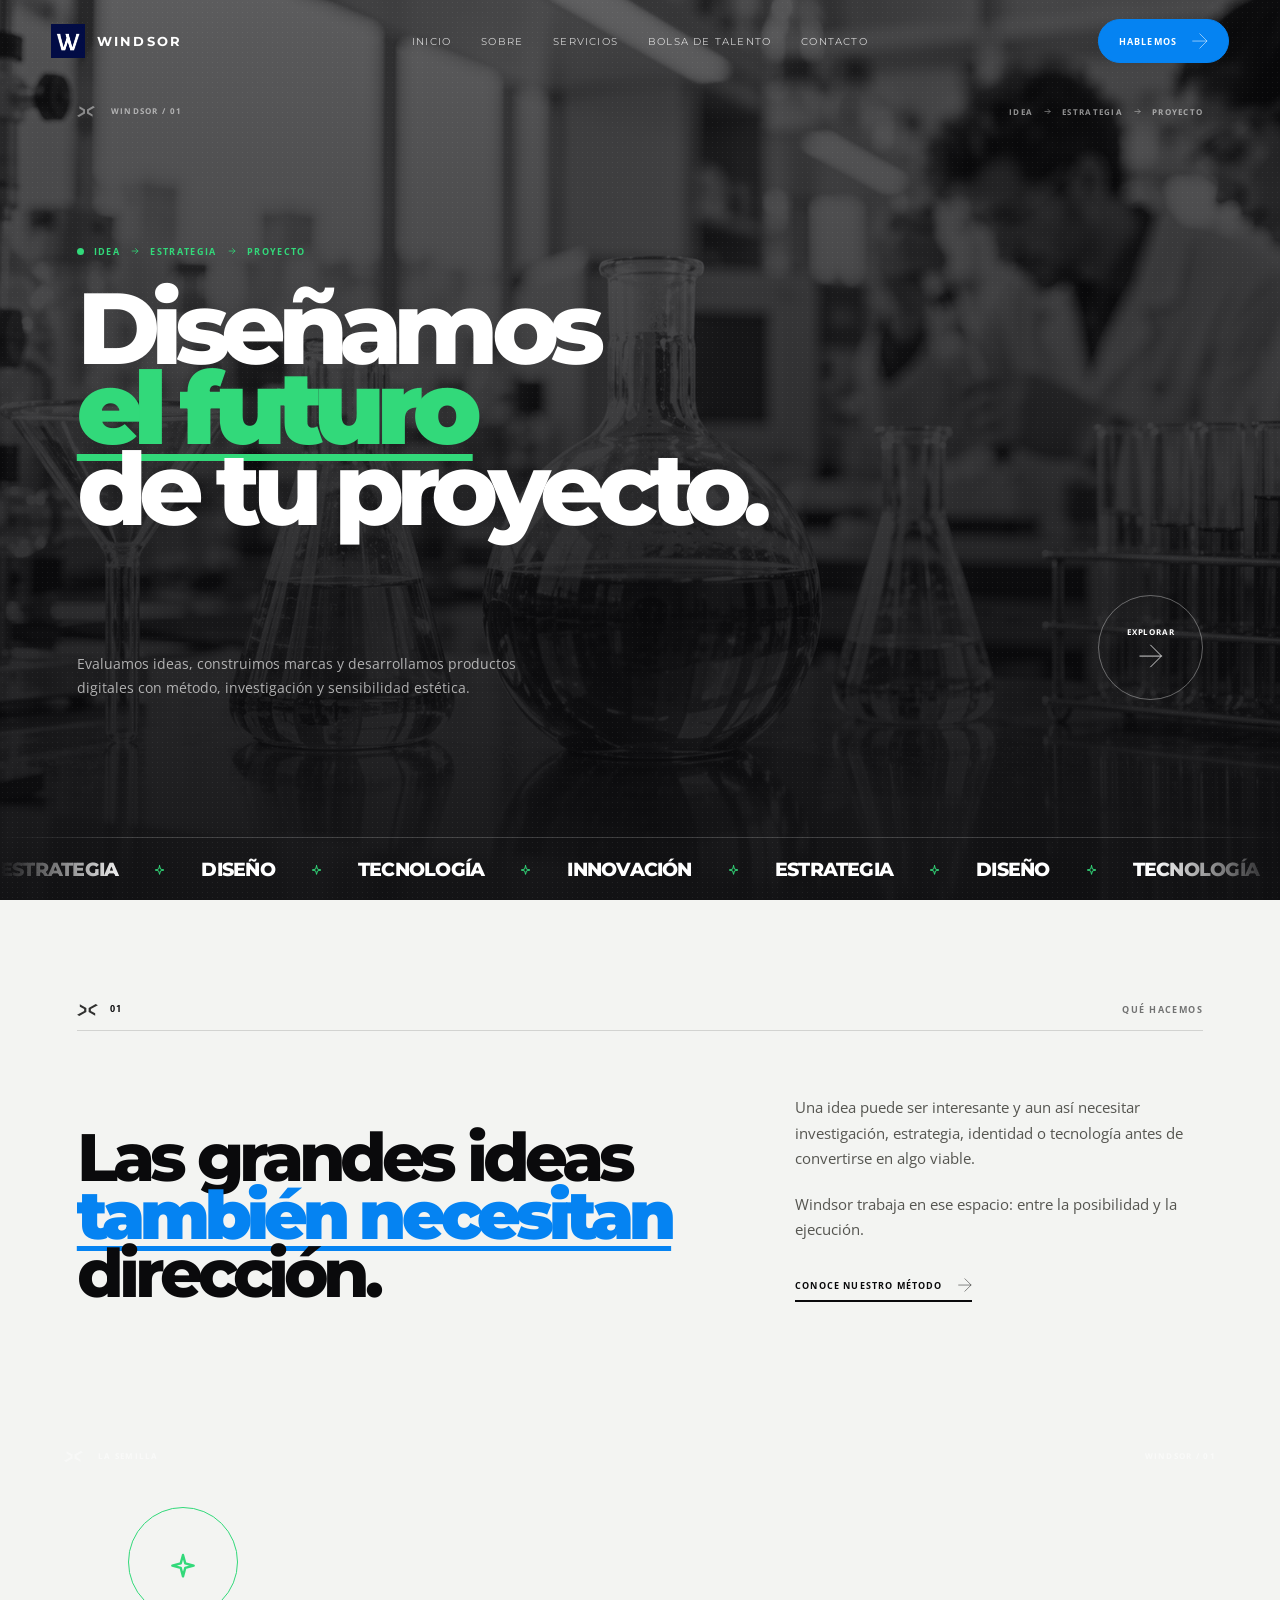
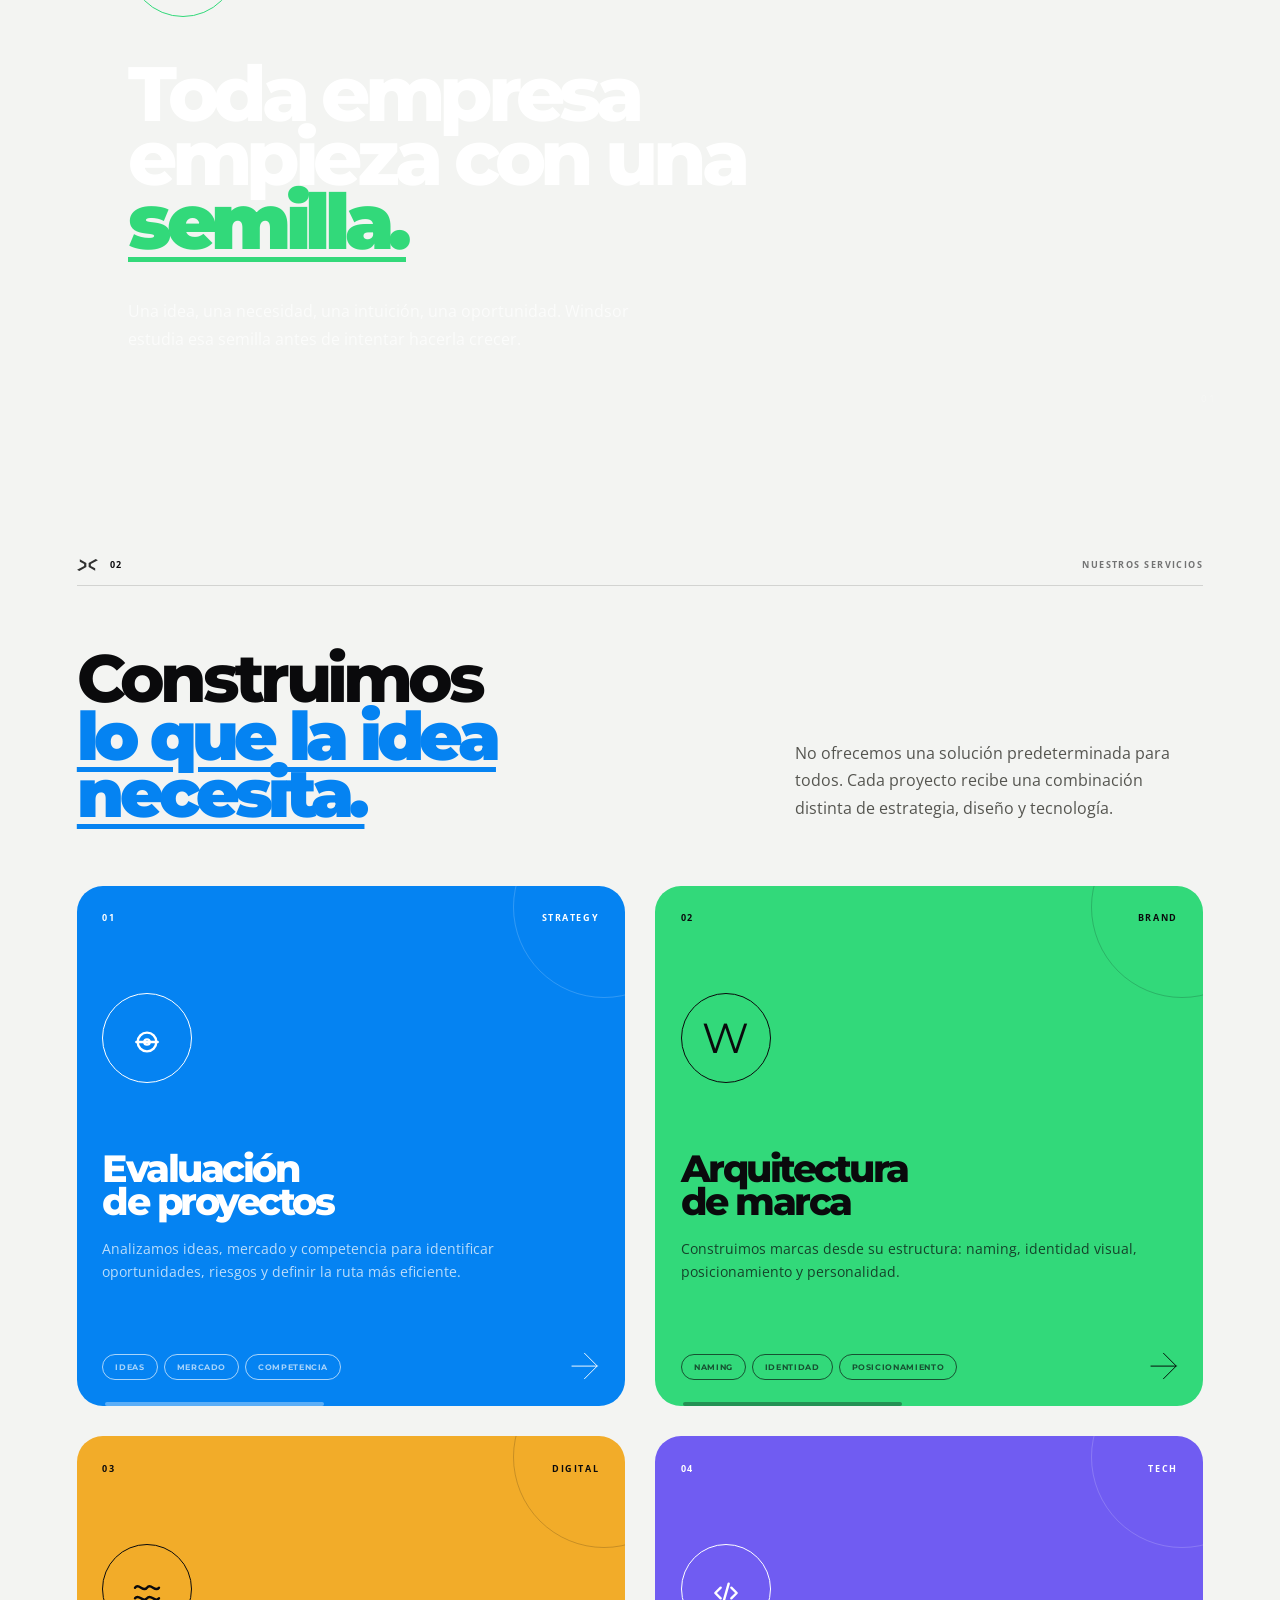
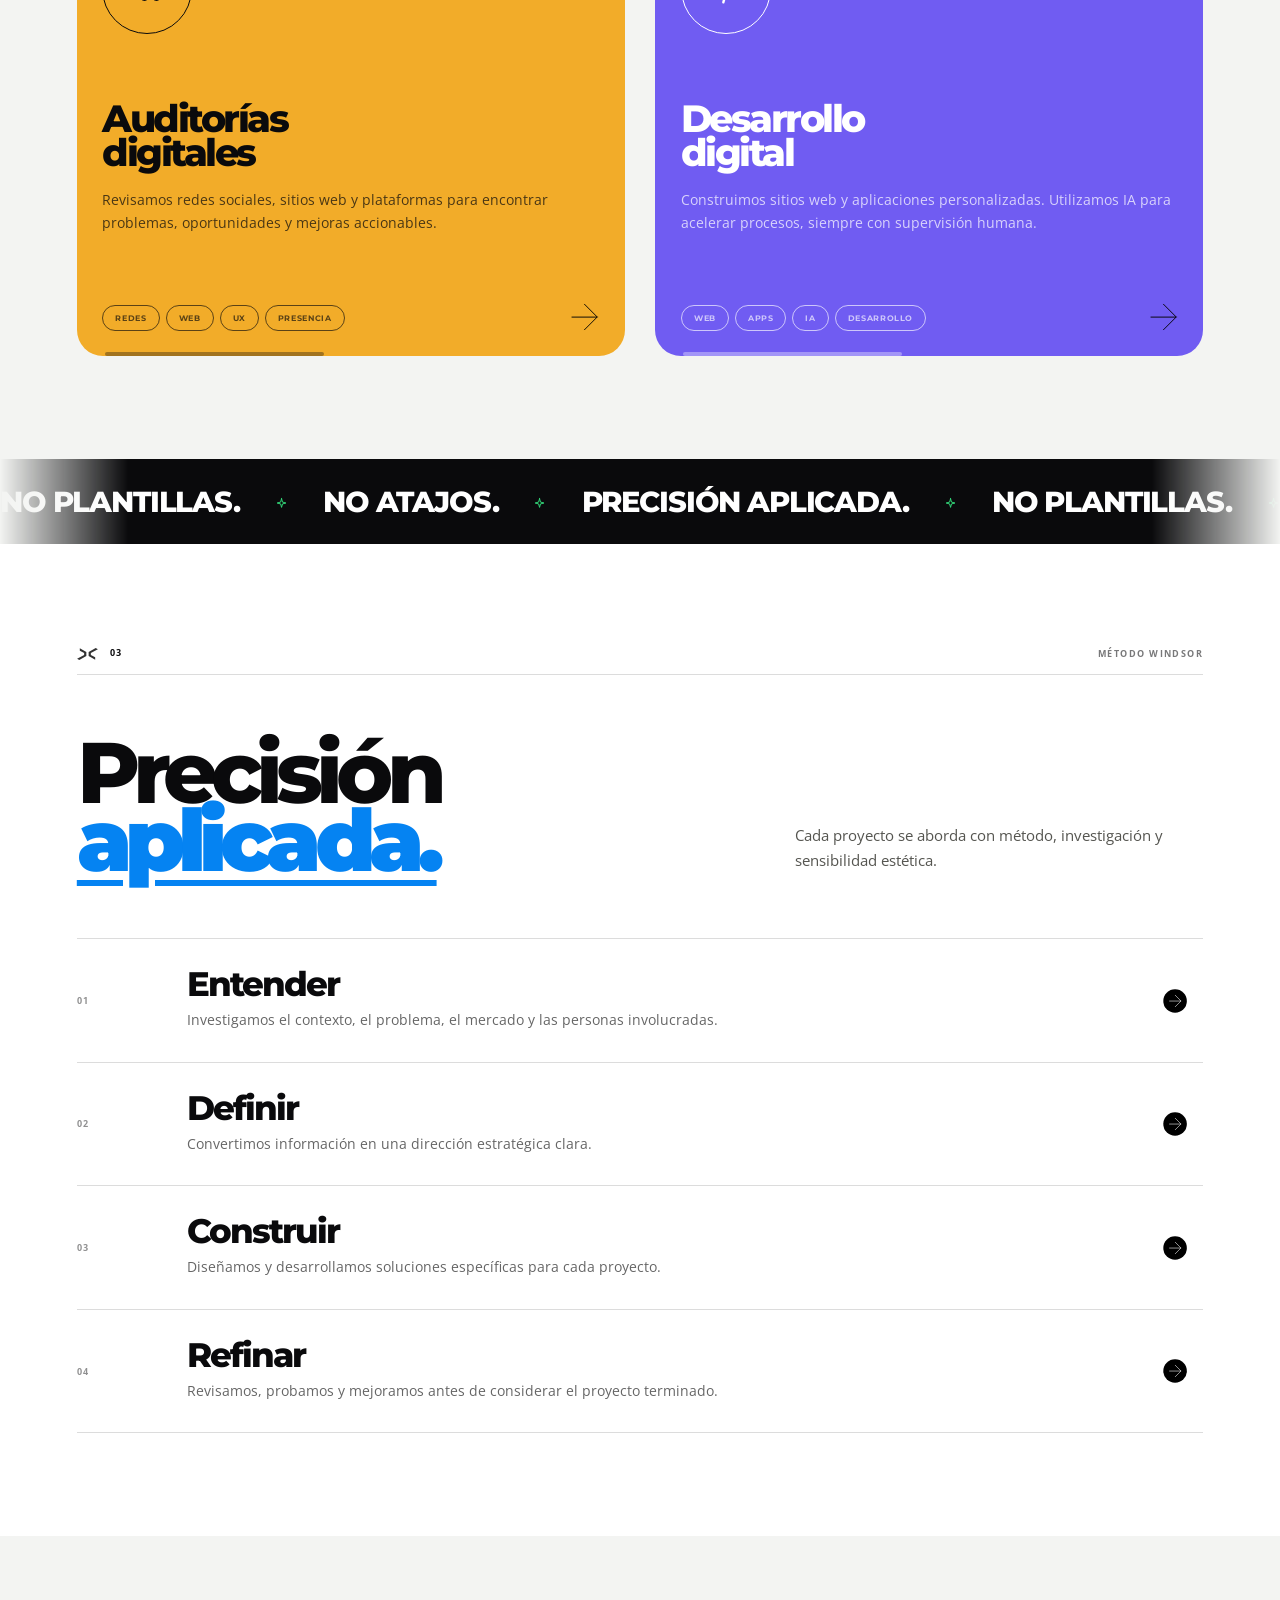
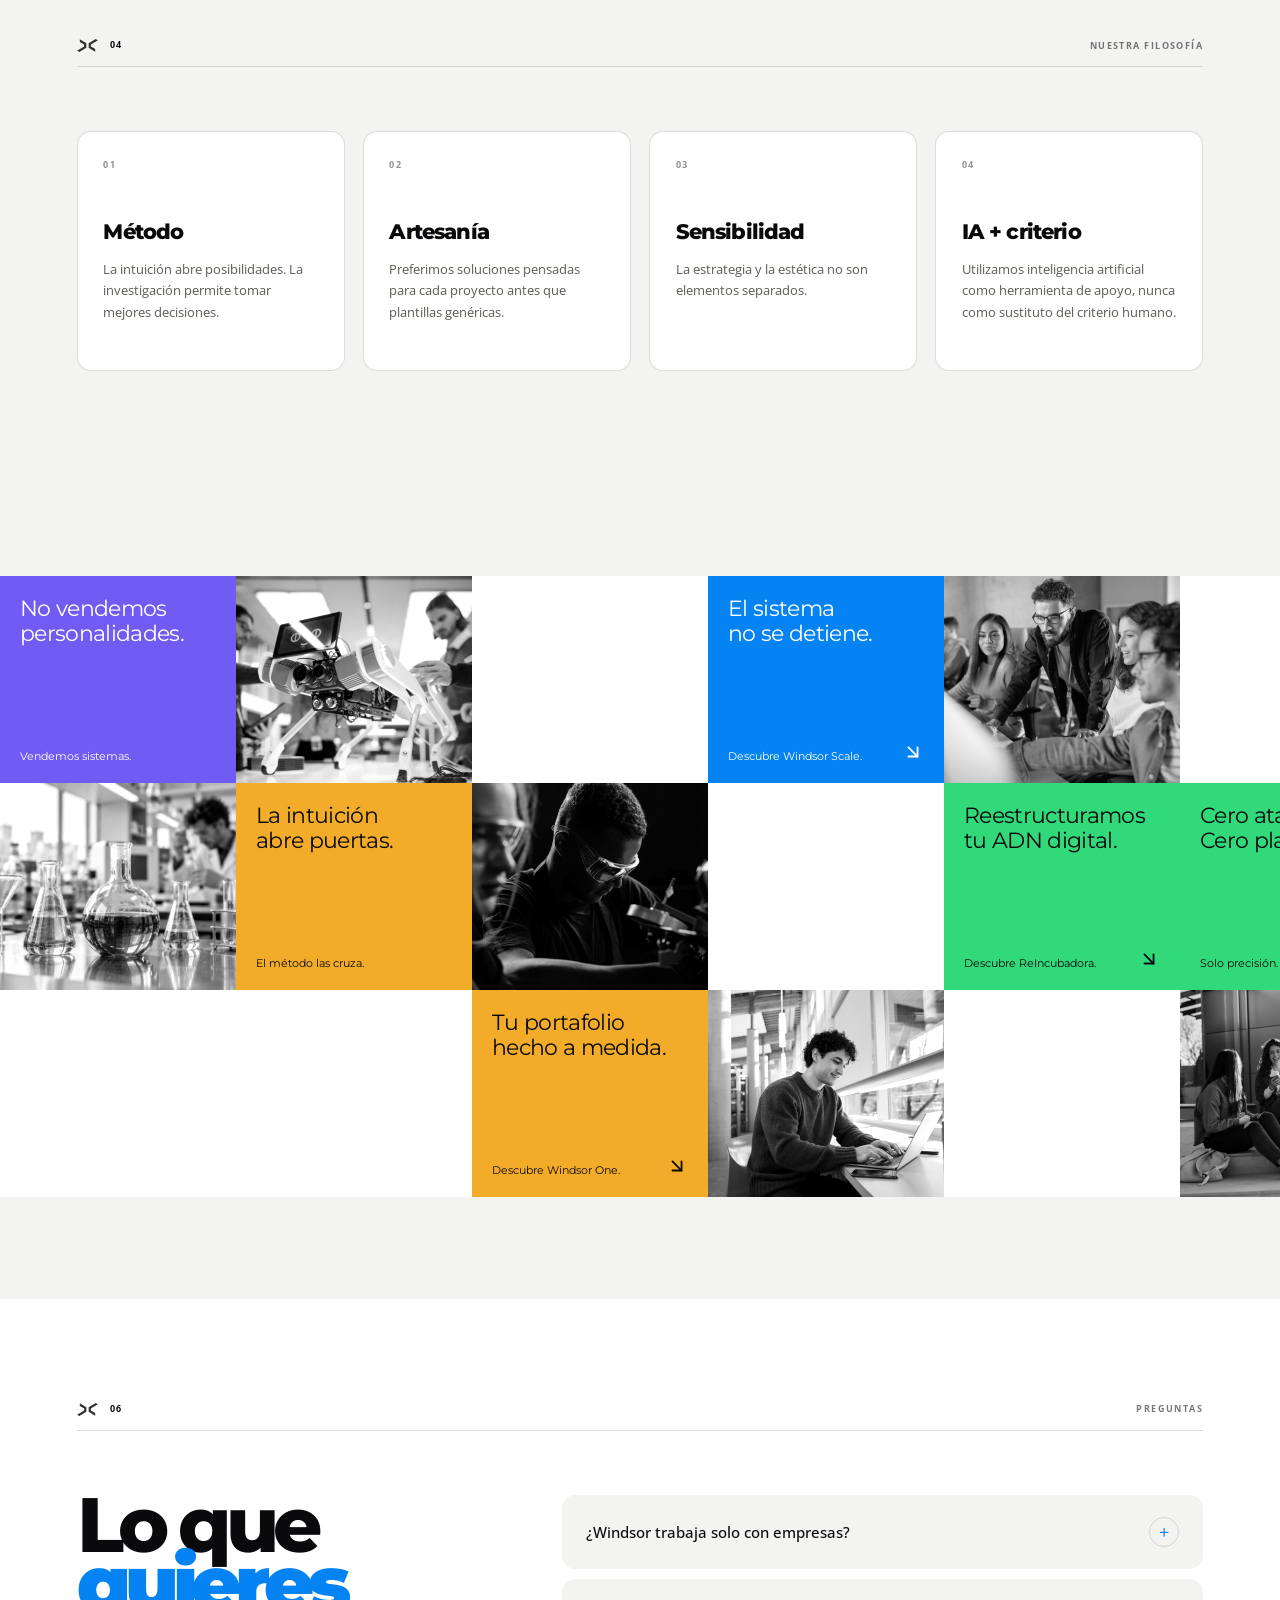
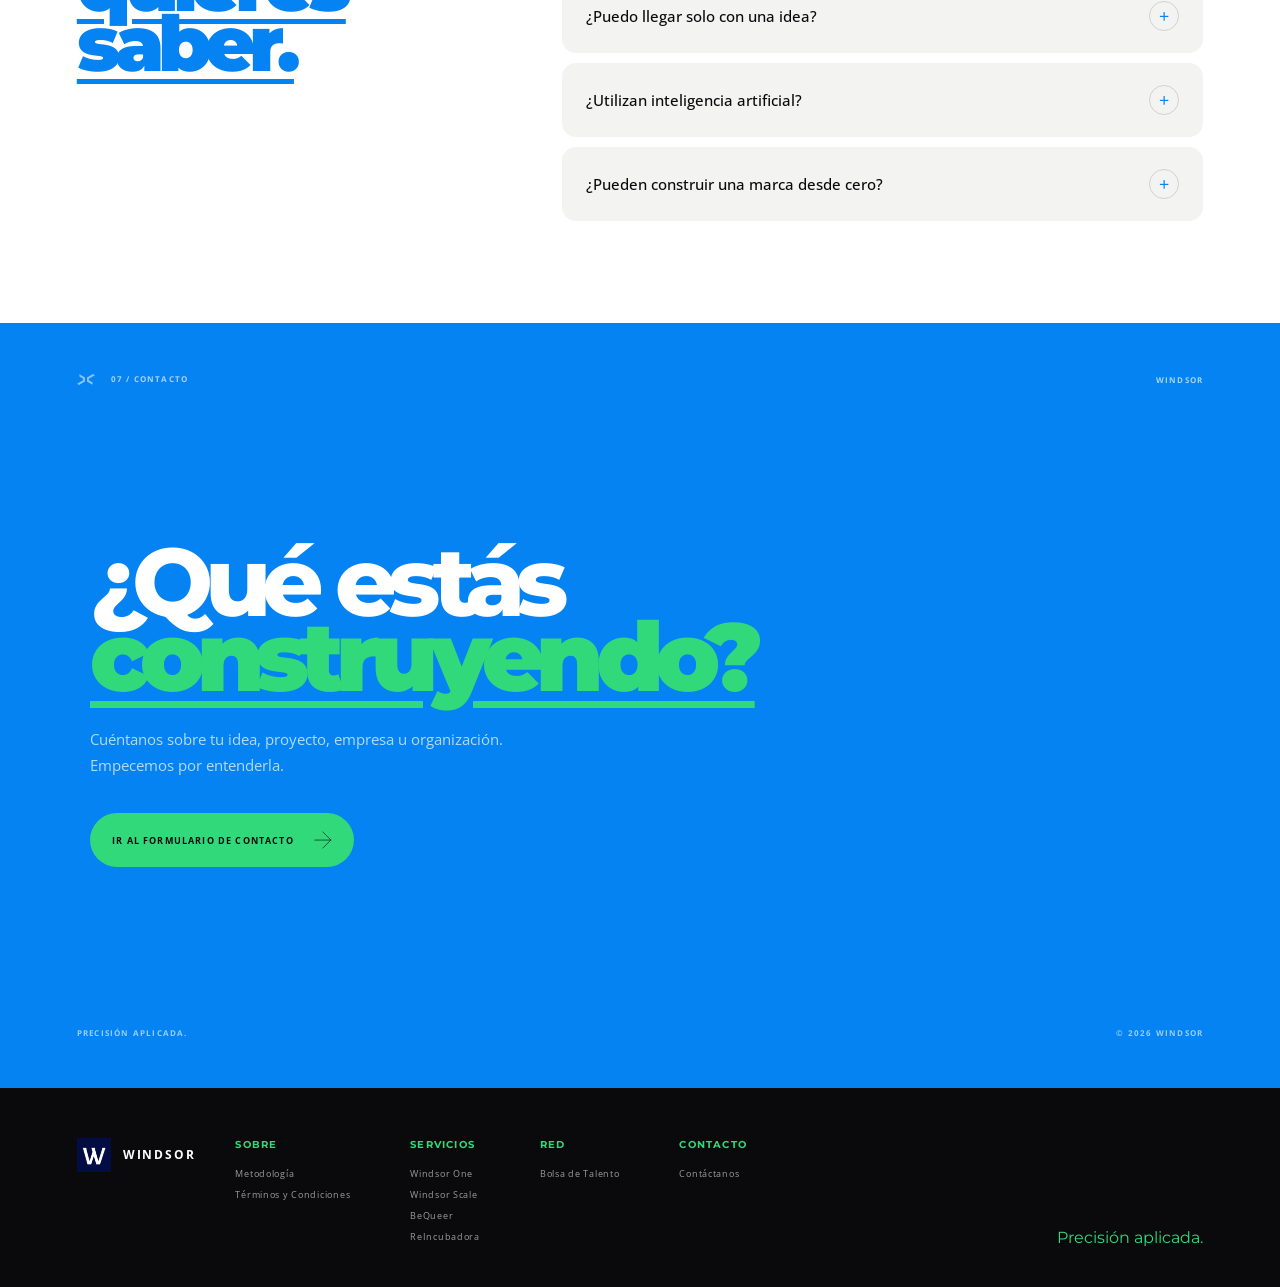
==== commit 399d77ee: "Refactor marquee section for clarity and efficiency Updated marquee section and removed duplicate bl" ====
--- a/index.html
+++ b/index.html
@@ -207,249 +207,145 @@
 </div>
 </section>
 
-<!-- NUEVA SECCIÓN: MARQUEE MULTIFILA (ENLACES + FILOSOFÍA) -->
+<!-- NUEVA SECCIÓN: MARQUEE MULTIFILA (CORREGIDO) -->
 <section class="marquee-section">
     
-    <!-- ========================================== -->
-    <!-- BLOQUE 1 (9 columnas) -->
-    <!-- ========================================== -->
-
-    <!-- FILA 1 (Hacia la izquierda) -->
+    <!-- FILA 1 -->
     <div class="marquee-row">
-        <!-- Columna 1 -->
-        <div class="marquee-box text-box box-purple">
-            <h3>No vendemos<br>personalidades.</h3>
-            <div class="box-bottom">
-                <span class="box-link-text">Vendemos sistemas.</span>
-            </div>
-        </div>
-        <!-- Columna 2 -->
-        <div class="marquee-box image-box" style="background-image: url('assets/tech.png');"></div>
-        <!-- Columna 3 -->
-        <div class="marquee-box empty"></div>
-        <!-- Columna 4 -->
-        <a href="windsor-scale.html" class="marquee-box text-box box-blue">
-            <h3>El sistema<br>no se detiene.</h3>
-            <div class="box-bottom">
-                <span class="box-link-text">Descubre Windsor Scale.</span>
-                <svg class="arrow-svg" viewBox="0 0 24 24" fill="none" stroke="currentColor" stroke-width="2" stroke-linecap="round" stroke-linejoin="round"><line x1="5" y1="12" x2="19" y2="12"></line><polyline points="12 5 19 12 12 19"></polyline></svg>
-            </div>
-        </a>
-        <!-- Columna 5 -->
-        <div class="marquee-box image-box" style="background-image: url('assets/dialogo.png');"></div>
-        <!-- Columna 6 -->
-        <div class="marquee-box empty"></div>
-        <!-- Columna 7 -->
-        <a href="BeQueer.html" class="marquee-box text-box box-purple">
-            <h3>Diseño con<br>identidad.</h3>
-            <div class="box-bottom">
-                <span class="box-link-text">Descubre BeQueer.</span>
-                <svg class="arrow-svg" viewBox="0 0 24 24" fill="none" stroke="currentColor" stroke-width="2" stroke-linecap="round" stroke-linejoin="round"><line x1="5" y1="12" x2="19" y2="12"></line><polyline points="12 5 19 12 12 19"></polyline></svg>
-            </div>
-        </a>
-        <!-- Columna 8 -->
-        <div class="marquee-box image-box" style="background-image: url('assets/caja.png');"></div>
-        <!-- Columna 9 -->
-        <div class="marquee-box empty"></div>
-    </div>
-
-    <!-- FILA 2 (Hacia la izquierda) -->
+        <!-- Bloque 1 -->
+        <div class="marquee-block">
+            <div class="marquee-box text-box box-purple">
+                <h3>No vendemos<br>personalidades.</h3>
+                <div class="box-bottom"><span class="box-link-text">Vendemos sistemas.</span></div>
+            </div>
+            <div class="marquee-box image-box" style="background-image: url('assets/tech.png');"></div>
+            <div class="marquee-box empty"></div>
+            <a href="windsor-scale.html" class="marquee-box text-box box-blue">
+                <h3>El sistema<br>no se detiene.</h3>
+                <div class="box-bottom"><span class="box-link-text">Descubre Windsor Scale.</span><svg class="arrow-svg" viewBox="0 0 24 24" fill="none" stroke="currentColor" stroke-width="2" stroke-linecap="round" stroke-linejoin="round"><line x1="5" y1="12" x2="19" y2="12"></line><polyline points="12 5 19 12 12 19"></polyline></svg></div>
+            </a>
+            <div class="marquee-box image-box" style="background-image: url('assets/dialogo.png');"></div>
+            <div class="marquee-box empty"></div>
+            <a href="BeQueer.html" class="marquee-box text-box box-purple">
+                <h3>Diseño con<br>identidad.</h3>
+                <div class="box-bottom"><span class="box-link-text">Descubre BeQueer.</span><svg class="arrow-svg" viewBox="0 0 24 24" fill="none" stroke="currentColor" stroke-width="2" stroke-linecap="round" stroke-linejoin="round"><line x1="5" y1="12" x2="19" y2="12"></line><polyline points="12 5 19 12 12 19"></polyline></svg></div>
+            </a>
+            <div class="marquee-box image-box" style="background-image: url('assets/caja.png');"></div>
+            <div class="marquee-box empty"></div>
+        </div>
+        <!-- Bloque 2 (Duplicado) -->
+        <div class="marquee-block">
+            <div class="marquee-box text-box box-purple">
+                <h3>No vendemos<br>personalidades.</h3>
+                <div class="box-bottom"><span class="box-link-text">Vendemos sistemas.</span></div>
+            </div>
+            <div class="marquee-box image-box" style="background-image: url('assets/tech.png');"></div>
+            <div class="marquee-box empty"></div>
+            <a href="windsor-scale.html" class="marquee-box text-box box-blue">
+                <h3>El sistema<br>no se detiene.</h3>
+                <div class="box-bottom"><span class="box-link-text">Descubre Windsor Scale.</span><svg class="arrow-svg" viewBox="0 0 24 24" fill="none" stroke="currentColor" stroke-width="2" stroke-linecap="round" stroke-linejoin="round"><line x1="5" y1="12" x2="19" y2="12"></line><polyline points="12 5 19 12 12 19"></polyline></svg></div>
+            </a>
+            <div class="marquee-box image-box" style="background-image: url('assets/dialogo.png');"></div>
+            <div class="marquee-box empty"></div>
+            <a href="BeQueer.html" class="marquee-box text-box box-purple">
+                <h3>Diseño con<br>identidad.</h3>
+                <div class="box-bottom"><span class="box-link-text">Descubre BeQueer.</span><svg class="arrow-svg" viewBox="0 0 24 24" fill="none" stroke="currentColor" stroke-width="2" stroke-linecap="round" stroke-linejoin="round"><line x1="5" y1="12" x2="19" y2="12"></line><polyline points="12 5 19 12 12 19"></polyline></svg></div>
+            </a>
+            <div class="marquee-box image-box" style="background-image: url('assets/caja.png');"></div>
+            <div class="marquee-box empty"></div>
+        </div>
+    </div>
+
+    <!-- FILA 2 -->
     <div class="marquee-row">
-        <!-- Columna 1 -->
-        <div class="marquee-box image-box" style="background-image: url('assets/laboratorio.png');"></div>
-        <!-- Columna 2 -->
-        <div class="marquee-box text-box box-yellow">
-            <h3>La intuición<br>abre puertas.</h3>
-            <div class="box-bottom">
-                <span class="box-link-text">El método las cruza.</span>
-            </div>
-        </div>
-        <!-- Columna 3 -->
-        <div class="marquee-box image-box" style="background-image: url('assets/investigacion.png');"></div>
-        <!-- Columna 4 -->
-        <div class="marquee-box empty"></div>
-        <!-- Columna 5 -->
-        <a href="reincubadora.html" class="marquee-box text-box box-green">
-            <h3>Reestructuramos<br>tu ADN digital.</h3>
-            <div class="box-bottom">
-                <span class="box-link-text">Descubre ReIncubadora.</span>
-                <svg class="arrow-svg" viewBox="0 0 24 24" fill="none" stroke="currentColor" stroke-width="2" stroke-linecap="round" stroke-linejoin="round"><line x1="5" y1="12" x2="19" y2="12"></line><polyline points="12 5 19 12 12 19"></polyline></svg>
-            </div>
-        </a>
-        <!-- Columna 6 -->
-        <div class="marquee-box text-box box-green">
-            <h3>Cero atajos.<br>Cero plantillas.</h3>
-            <div class="box-bottom">
-                <span class="box-link-text">Solo precisión.</span>
-            </div>
-        </div>
-        <!-- Columna 7 -->
-        <div class="marquee-box image-box" style="background-image: url('assets/caminando.png');"></div>
-        <!-- Columna 8 -->
-        <div class="marquee-box empty"></div>
-        <!-- Columna 9 -->
-        <a href="metodologia.html" class="marquee-box text-box box-black">
-            <h3>Precisión<br>aplicada.</h3>
-            <div class="box-bottom">
-                <span class="box-link-text">Descubre la metodología.</span>
-                <svg class="arrow-svg" viewBox="0 0 24 24" fill="none" stroke="currentColor" stroke-width="2" stroke-linecap="round" stroke-linejoin="round"><line x1="5" y1="12" x2="19" y2="12"></line><polyline points="12 5 19 12 12 19"></polyline></svg>
-            </div>
-        </a>
-    </div>
-
-    <!-- FILA 3 (Hacia la izquierda) -->
+        <!-- Bloque 1 -->
+        <div class="marquee-block">
+            <div class="marquee-box image-box" style="background-image: url('assets/laboratorio.png');"></div>
+            <div class="marquee-box text-box box-yellow">
+                <h3>La intuición<br>abre puertas.</h3>
+                <div class="box-bottom"><span class="box-link-text">El método las cruza.</span></div>
+            </div>
+            <div class="marquee-box image-box" style="background-image: url('assets/investigacion.png');"></div>
+            <div class="marquee-box empty"></div>
+            <a href="reincubadora.html" class="marquee-box text-box box-green">
+                <h3>Reestructuramos<br>tu ADN digital.</h3>
+                <div class="box-bottom"><span class="box-link-text">Descubre ReIncubadora.</span><svg class="arrow-svg" viewBox="0 0 24 24" fill="none" stroke="currentColor" stroke-width="2" stroke-linecap="round" stroke-linejoin="round"><line x1="5" y1="12" x2="19" y2="12"></line><polyline points="12 5 19 12 12 19"></polyline></svg></div>
+            </a>
+            <div class="marquee-box text-box box-green">
+                <h3>Cero atajos.<br>Cero plantillas.</h3>
+                <div class="box-bottom"><span class="box-link-text">Solo precisión.</span></div>
+            </div>
+            <div class="marquee-box image-box" style="background-image: url('assets/caminando.png');"></div>
+            <div class="marquee-box empty"></div>
+            <a href="metodologia.html" class="marquee-box text-box box-black">
+                <h3>Precisión<br>aplicada.</h3>
+                <div class="box-bottom"><span class="box-link-text">Descubre la metodología.</span><svg class="arrow-svg" viewBox="0 0 24 24" fill="none" stroke="currentColor" stroke-width="2" stroke-linecap="round" stroke-linejoin="round"><line x1="5" y1="12" x2="19" y2="12"></line><polyline points="12 5 19 12 12 19"></polyline></svg></div>
+            </a>
+        </div>
+        <!-- Bloque 2 (Duplicado) -->
+        <div class="marquee-block">
+            <div class="marquee-box image-box" style="background-image: url('assets/laboratorio.png');"></div>
+            <div class="marquee-box text-box box-yellow">
+                <h3>La intuición<br>abre puertas.</h3>
+                <div class="box-bottom"><span class="box-link-text">El método las cruza.</span></div>
+            </div>
+            <div class="marquee-box image-box" style="background-image: url('assets/investigacion.png');"></div>
+            <div class="marquee-box empty"></div>
+            <a href="reincubadora.html" class="marquee-box text-box box-green">
+                <h3>Reestructuramos<br>tu ADN digital.</h3>
+                <div class="box-bottom"><span class="box-link-text">Descubre ReIncubadora.</span><svg class="arrow-svg" viewBox="0 0 24 24" fill="none" stroke="currentColor" stroke-width="2" stroke-linecap="round" stroke-linejoin="round"><line x1="5" y1="12" x2="19" y2="12"></line><polyline points="12 5 19 12 12 19"></polyline></svg></div>
+            </a>
+            <div class="marquee-box text-box box-green">
+                <h3>Cero atajos.<br>Cero plantillas.</h3>
+                <div class="box-bottom"><span class="box-link-text">Solo precisión.</span></div>
+            </div>
+            <div class="marquee-box image-box" style="background-image: url('assets/caminando.png');"></div>
+            <div class="marquee-box empty"></div>
+            <a href="metodologia.html" class="marquee-box text-box box-black">
+                <h3>Precisión<br>aplicada.</h3>
+                <div class="box-bottom"><span class="box-link-text">Descubre la metodología.</span><svg class="arrow-svg" viewBox="0 0 24 24" fill="none" stroke="currentColor" stroke-width="2" stroke-linecap="round" stroke-linejoin="round"><line x1="5" y1="12" x2="19" y2="12"></line><polyline points="12 5 19 12 12 19"></polyline></svg></div>
+            </a>
+        </div>
+    </div>
+
+    <!-- FILA 3 -->
     <div class="marquee-row">
-        <!-- Columna 1 -->
-        <div class="marquee-box empty"></div>
-        <!-- Columna 2 -->
-        <div class="marquee-box empty"></div>
-        <!-- Columna 3 -->
-        <a href="windsor-one.html" class="marquee-box text-box box-yellow">
-            <h3>Tu portafolio<br>hecho a medida.</h3>
-            <div class="box-bottom">
-                <span class="box-link-text">Descubre Windsor One.</span>
-                <svg class="arrow-svg" viewBox="0 0 24 24" fill="none" stroke="currentColor" stroke-width="2" stroke-linecap="round" stroke-linejoin="round"><line x1="5" y1="12" x2="19" y2="12"></line><polyline points="12 5 19 12 12 19"></polyline></svg>
-            </div>
-        </a>
-        <!-- Columna 4 -->
-        <div class="marquee-box image-box" style="background-image: url('assets/feliz.png');"></div>
-        <!-- Columna 5 -->
-        <div class="marquee-box empty"></div>
-        <!-- Columna 6 -->
-        <div class="marquee-box image-box" style="background-image: url('assets/amigos.png');"></div>
-        <!-- Columna 7 -->
-        <div class="marquee-box empty"></div>
-        <!-- Columna 8 -->
-        <a href="bolsa-talento.html" class="marquee-box text-box box-black">
-            <h3>Curaduría<br>de élite.</h3>
-            <div class="box-bottom">
-                <span class="box-link-text">Descubre la Bolsa.</span>
-                <svg class="arrow-svg" viewBox="0 0 24 24" fill="none" stroke="currentColor" stroke-width="2" stroke-linecap="round" stroke-linejoin="round"><line x1="5" y1="12" x2="19" y2="12"></line><polyline points="12 5 19 12 12 19"></polyline></svg>
-            </div>
-        </a>
-        <!-- Columna 9 -->
-        <div class="marquee-box image-box" style="background-image: url('assets/manorobot.png');"></div>
-    </div>
-
-    <!-- ========================================== -->
-    <!-- BLOQUE 2 (9 columnas - DUPLICADO PARA EL LOOP INFINITO) -->
-    <!-- ========================================== -->
-
-    <!-- FILA 1 (Hacia la izquierda) -->
-    <div class="marquee-row">
-        <!-- Columna 1 -->
-        <div class="marquee-box text-box box-purple">
-            <h3>No vendemos<br>personalidades.</h3>
-            <div class="box-bottom">
-                <span class="box-link-text">Vendemos sistemas.</span>
-            </div>
-        </div>
-        <!-- Columna 2 -->
-        <div class="marquee-box image-box" style="background-image: url('assets/tech.png');"></div>
-        <!-- Columna 3 -->
-        <div class="marquee-box empty"></div>
-        <!-- Columna 4 -->
-        <a href="windsor-scale.html" class="marquee-box text-box box-blue">
-            <h3>El sistema<br>no se detiene.</h3>
-            <div class="box-bottom">
-                <span class="box-link-text">Descubre Windsor Scale.</span>
-                <svg class="arrow-svg" viewBox="0 0 24 24" fill="none" stroke="currentColor" stroke-width="2" stroke-linecap="round" stroke-linejoin="round"><line x1="5" y1="12" x2="19" y2="12"></line><polyline points="12 5 19 12 12 19"></polyline></svg>
-            </div>
-        </a>
-        <!-- Columna 5 -->
-        <div class="marquee-box image-box" style="background-image: url('assets/dialogo.png');"></div>
-        <!-- Columna 6 -->
-        <div class="marquee-box empty"></div>
-        <!-- Columna 7 -->
-        <a href="BeQueer.html" class="marquee-box text-box box-purple">
-            <h3>Diseño con<br>identidad.</h3>
-            <div class="box-bottom">
-                <span class="box-link-text">Descubre BeQueer.</span>
-                <svg class="arrow-svg" viewBox="0 0 24 24" fill="none" stroke="currentColor" stroke-width="2" stroke-linecap="round" stroke-linejoin="round"><line x1="5" y1="12" x2="19" y2="12"></line><polyline points="12 5 19 12 12 19"></polyline></svg>
-            </div>
-        </a>
-        <!-- Columna 8 -->
-        <div class="marquee-box image-box" style="background-image: url('assets/caja.png');"></div>
-        <!-- Columna 9 -->
-        <div class="marquee-box empty"></div>
-    </div>
-
-    <!-- FILA 2 (Hacia la izquierda) -->
-    <div class="marquee-row">
-        <!-- Columna 1 -->
-        <div class="marquee-box image-box" style="background-image: url('assets/laboratorio.png');"></div>
-        <!-- Columna 2 -->
-        <div class="marquee-box text-box box-yellow">
-            <h3>La intuición<br>abre puertas.</h3>
-            <div class="box-bottom">
-                <span class="box-link-text">El método las cruza.</span>
-            </div>
-        </div>
-        <!-- Columna 3 -->
-        <div class="marquee-box image-box" style="background-image: url('assets/investigacion.png');"></div>
-        <!-- Columna 4 -->
-        <div class="marquee-box empty"></div>
-        <!-- Columna 5 -->
-        <a href="reincubadora.html" class="marquee-box text-box box-green">
-            <h3>Reestructuramos<br>tu ADN digital.</h3>
-            <div class="box-bottom">
-                <span class="box-link-text">Descubre ReIncubadora.</span>
-                <svg class="arrow-svg" viewBox="0 0 24 24" fill="none" stroke="currentColor" stroke-width="2" stroke-linecap="round" stroke-linejoin="round"><line x1="5" y1="12" x2="19" y2="12"></line><polyline points="12 5 19 12 12 19"></polyline></svg>
-            </div>
-        </a>
-        <!-- Columna 6 -->
-        <div class="marquee-box text-box box-green">
-            <h3>Cero atajos.<br>Cero plantillas.</h3>
-            <div class="box-bottom">
-                <span class="box-link-text">Solo precisión.</span>
-            </div>
-        </div>
-        <!-- Columna 7 -->
-        <div class="marquee-box image-box" style="background-image: url('assets/caminando.png');"></div>
-        <!-- Columna 8 -->
-        <div class="marquee-box empty"></div>
-        <!-- Columna 9 -->
-        <a href="metodologia.html" class="marquee-box text-box box-black">
-            <h3>Precisión<br>aplicada.</h3>
-            <div class="box-bottom">
-                <span class="box-link-text">Descubre la metodología.</span>
-                <svg class="arrow-svg" viewBox="0 0 24 24" fill="none" stroke="currentColor" stroke-width="2" stroke-linecap="round" stroke-linejoin="round"><line x1="5" y1="12" x2="19" y2="12"></line><polyline points="12 5 19 12 12 19"></polyline></svg>
-            </div>
-        </a>
-    </div>
-
-    <!-- FILA 3 (Hacia la izquierda) -->
-    <div class="marquee-row">
-        <!-- Columna 1 -->
-        <div class="marquee-box empty"></div>
-        <!-- Columna 2 -->
-        <div class="marquee-box empty"></div>
-        <!-- Columna 3 -->
-        <a href="windsor-one.html" class="marquee-box text-box box-yellow">
-            <h3>Tu portafolio<br>hecho a medida.</h3>
-            <div class="box-bottom">
-                <span class="box-link-text">Descubre Windsor One.</span>
-                <svg class="arrow-svg" viewBox="0 0 24 24" fill="none" stroke="currentColor" stroke-width="2" stroke-linecap="round" stroke-linejoin="round"><line x1="5" y1="12" x2="19" y2="12"></line><polyline points="12 5 19 12 12 19"></polyline></svg>
-            </div>
-        </a>
-        <!-- Columna 4 -->
-        <div class="marquee-box image-box" style="background-image: url('assets/feliz.png');"></div>
-        <!-- Columna 5 -->
-        <div class="marquee-box empty"></div>
-        <!-- Columna 6 -->
-        <div class="marquee-box image-box" style="background-image: url('assets/amigos.png');"></div>
-        <!-- Columna 7 -->
-        <div class="marquee-box empty"></div>
-        <!-- Columna 8 -->
-        <a href="bolsa-talento.html" class="marquee-box text-box box-black">
-            <h3>Curaduría<br>de élite.</h3>
-            <div class="box-bottom">
-                <span class="box-link-text">Descubre la Bolsa.</span>
-                <svg class="arrow-svg" viewBox="0 0 24 24" fill="none" stroke="currentColor" stroke-width="2" stroke-linecap="round" stroke-linejoin="round"><line x1="5" y1="12" x2="19" y2="12"></line><polyline points="12 5 19 12 12 19"></polyline></svg>
-            </div>
-        </a>
-        <!-- Columna 9 -->
-        <div class="marquee-box image-box" style="background-image: url('assets/manorobot.png');"></div>
+        <!-- Bloque 1 -->
+        <div class="marquee-block">
+            <div class="marquee-box empty"></div>
+            <div class="marquee-box empty"></div>
+            <a href="windsor-one.html" class="marquee-box text-box box-yellow">
+                <h3>Tu portafolio<br>hecho a medida.</h3>
+                <div class="box-bottom"><span class="box-link-text">Descubre Windsor One.</span><svg class="arrow-svg" viewBox="0 0 24 24" fill="none" stroke="currentColor" stroke-width="2" stroke-linecap="round" stroke-linejoin="round"><line x1="5" y1="12" x2="19" y2="12"></line><polyline points="12 5 19 12 12 19"></polyline></svg></div>
+            </a>
+            <div class="marquee-box image-box" style="background-image: url('assets/feliz.png');"></div>
+            <div class="marquee-box empty"></div>
+            <div class="marquee-box image-box" style="background-image: url('assets/amigos.png');"></div>
+            <div class="marquee-box empty"></div>
+            <a href="bolsa-talento.html" class="marquee-box text-box box-black">
+                <h3>Curaduría<br>de élite.</h3>
+                <div class="box-bottom"><span class="box-link-text">Descubre la Bolsa.</span><svg class="arrow-svg" viewBox="0 0 24 24" fill="none" stroke="currentColor" stroke-width="2" stroke-linecap="round" stroke-linejoin="round"><line x1="5" y1="12" x2="19" y2="12"></line><polyline points="12 5 19 12 12 19"></polyline></svg></div>
+            </a>
+            <div class="marquee-box image-box" style="background-image: url('assets/manorobot.png');"></div>
+        </div>
+        <!-- Bloque 2 (Duplicado) -->
+        <div class="marquee-block">
+            <div class="marquee-box empty"></div>
+            <div class="marquee-box empty"></div>
+            <a href="windsor-one.html" class="marquee-box text-box box-yellow">
+                <h3>Tu portafolio<br>hecho a medida.</h3>
+                <div class="box-bottom"><span class="box-link-text">Descubre Windsor One.</span><svg class="arrow-svg" viewBox="0 0 24 24" fill="none" stroke="currentColor" stroke-width="2" stroke-linecap="round" stroke-linejoin="round"><line x1="5" y1="12" x2="19" y2="12"></line><polyline points="12 5 19 12 12 19"></polyline></svg></div>
+            </a>
+            <div class="marquee-box image-box" style="background-image: url('assets/feliz.png');"></div>
+            <div class="marquee-box empty"></div>
+            <div class="marquee-box image-box" style="background-image: url('assets/amigos.png');"></div>
+            <div class="marquee-box empty"></div>
+            <a href="bolsa-talento.html" class="marquee-box text-box box-black">
+                <h3>Curaduría<br>de élite.</h3>
+                <div class="box-bottom"><span class="box-link-text">Descubre la Bolsa.</span><svg class="arrow-svg" viewBox="0 0 24 24" fill="none" stroke="currentColor" stroke-width="2" stroke-linecap="round" stroke-linejoin="round"><line x1="5" y1="12" x2="19" y2="12"></line><polyline points="12 5 19 12 12 19"></polyline></svg></div>
+            </a>
+            <div class="marquee-box image-box" style="background-image: url('assets/manorobot.png');"></div>
+        </div>
     </div>
 
 </section>
--- a/styles.css
+++ b/styles.css
@@ -688,11 +688,11 @@
 .error-message.show { display: flex; }
 .error-message svg { width: 20px; height: 20px; stroke: currentColor; stroke-width: 2; fill: none; flex-shrink: 0; }
 
-/* 13. MARQUEE DE TARJETAS MULTIFILA (ESTILO KEYINSTITUTE) */
+/* 13. MARQUEE DE TARJETAS MULTIFILA (ESTILO KEYINSTITUTE CORREGIDO) */
 .marquee-section {
     background: var(--cream);
     padding: var(--space-section) 0;
-    overflow: hidden;
+    overflow: hidden; /* Crucial para el efecto */
     display: flex;
     flex-direction: column;
     gap: 0;
@@ -702,12 +702,17 @@
     display: flex;
     width: max-content;
     gap: 0;
-    animation: scrollLeft 60s linear infinite;
+    animation: scrollLeft 60s linear infinite; /* Animación a la izquierda */
+}
+
+.marquee-block {
+    display: flex;
+    gap: 0;
 }
 
 @keyframes scrollLeft {
     0% { transform: translateX(0); }
-    100% { transform: translateX(-50%); }
+    100% { transform: translateX(-50%); } /* Se mueve exactamente la mitad (un bloque) */
 }
 
 .marquee-box {
@@ -736,7 +741,7 @@
 .marquee-box h3 {
     font-family: var(--sans);
     font-size: 22px;
-    font-weight: 400; /* Texto normal */
+    font-weight: 400;
     line-height: 1.15;
     letter-spacing: -0.03em;
     margin-bottom: auto;
@@ -752,7 +757,7 @@
 .marquee-box .box-link-text {
     font-family: var(--sans);
     font-size: 11px;
-    font-weight: 400; /* Texto normal */
+    font-weight: 400;
 }
 
 .marquee-box .arrow-svg {
@@ -762,7 +767,6 @@
     transition: transform 0.3s cubic-bezier(0.2, 0.8, 0.2, 1);
 }
 
-/* Efecto Hover por columna y normal */
 .marquee-box:hover .arrow-svg,
 .marquee-box.column-hover .arrow-svg {
     transform: rotate(0deg);
@@ -774,7 +778,7 @@
 .box-purple { background: var(--purple); color: var(--white); }
 .box-black { background: var(--black); color: var(--white); }
 
-/* Responsive (achicamos un poco en tablets y celus) */
+/* Responsive */
 @media (max-width: 800px) {
     .scale-grid { grid-template-columns: 1fr; }
     .ecosystem-grid { grid-template-columns: 1fr; gap: 20px; }
@@ -785,23 +789,13 @@
     .contact-info { position: static; padding: 35px; }
     .form-row { grid-template-columns: 1fr; }
     
-    .marquee-box { 
-        width: 200px; 
-        height: 175px; 
-        flex: 0 0 200px; 
-        padding: 16px; 
-    }
+    .marquee-box { width: 200px; height: 175px; flex: 0 0 200px; padding: 16px; }
     .marquee-box h3 { font-size: 18px; }
     .marquee-box .box-link-text { font-size: 10px; }
 }
 
 @media (max-width: 520px) {
-    .marquee-box { 
-        width: 160px; 
-        height: 140px; 
-        flex: 0 0 160px; 
-        padding: 12px; 
-    }
+    .marquee-box { width: 160px; height: 140px; flex: 0 0 160px; padding: 12px; }
     .marquee-box h3 { font-size: 15px; }
     .marquee-box .box-link-text { font-size: 9px; }
 }
